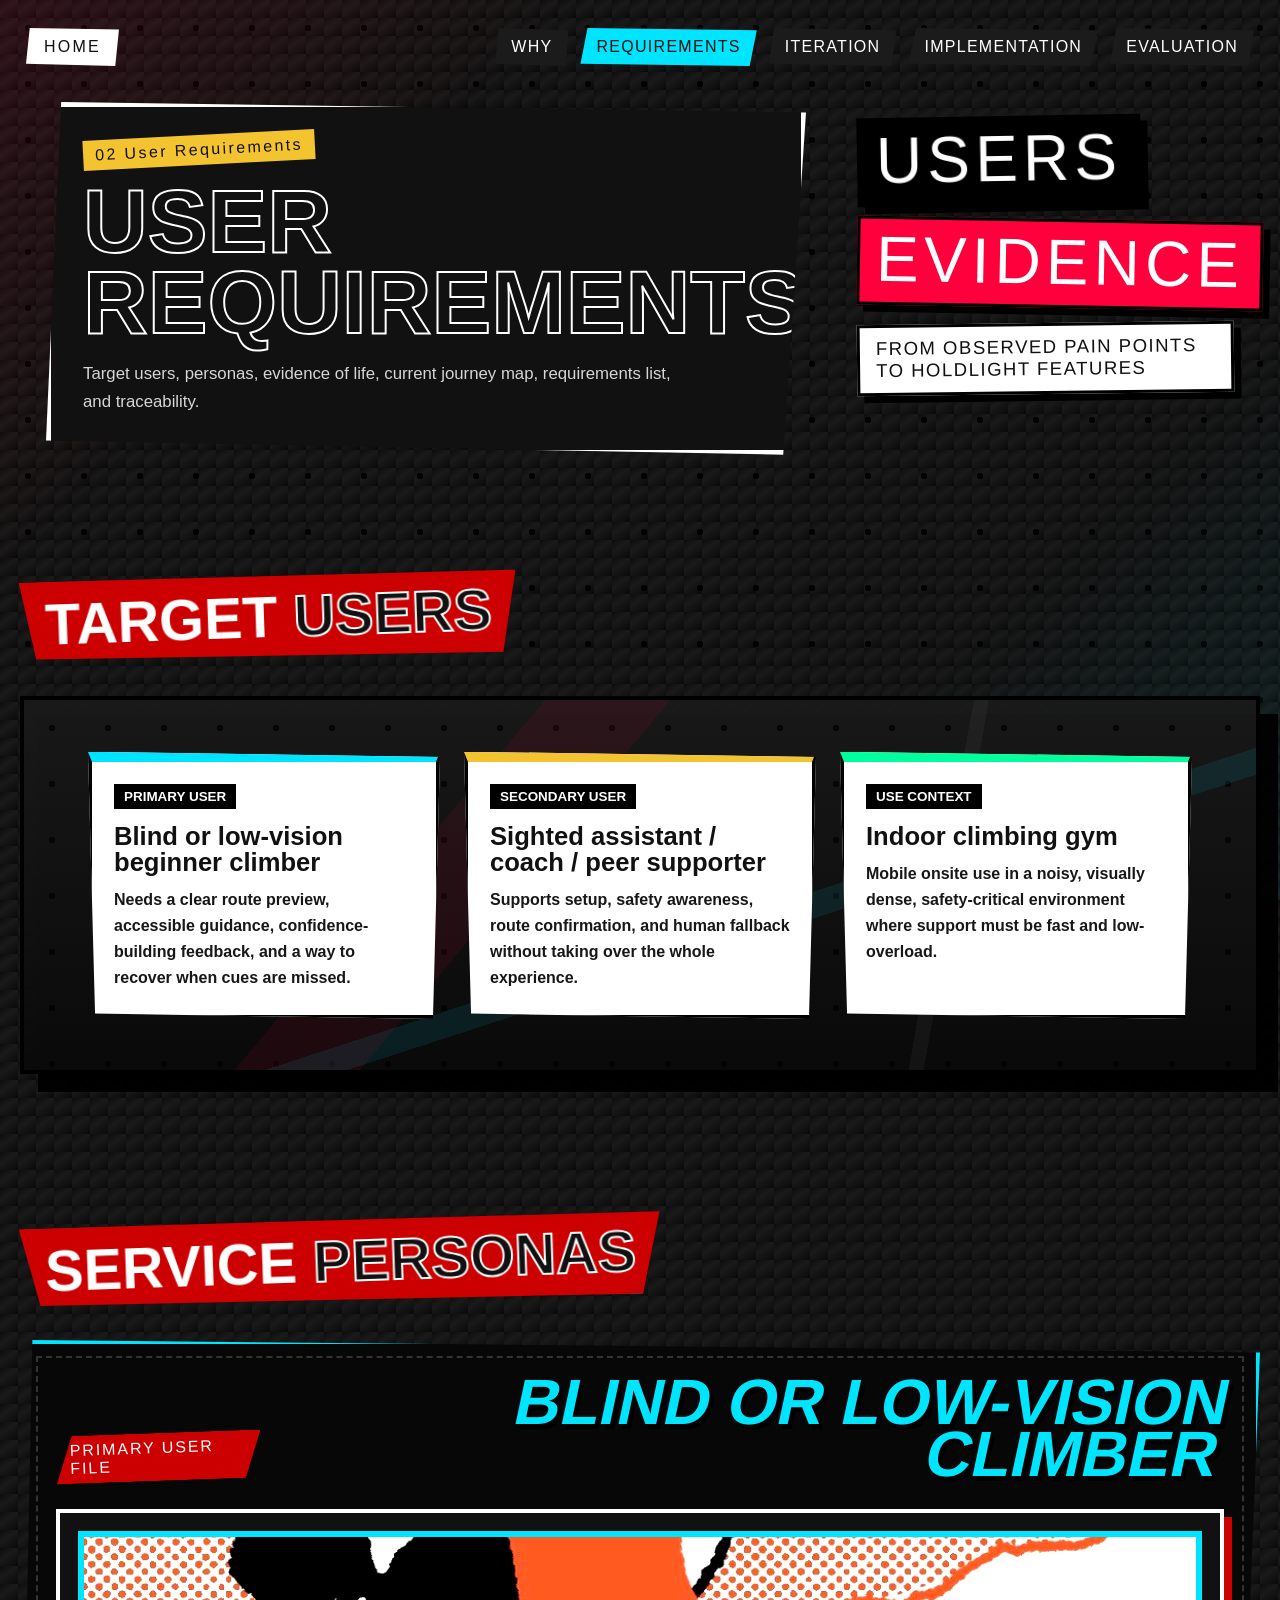
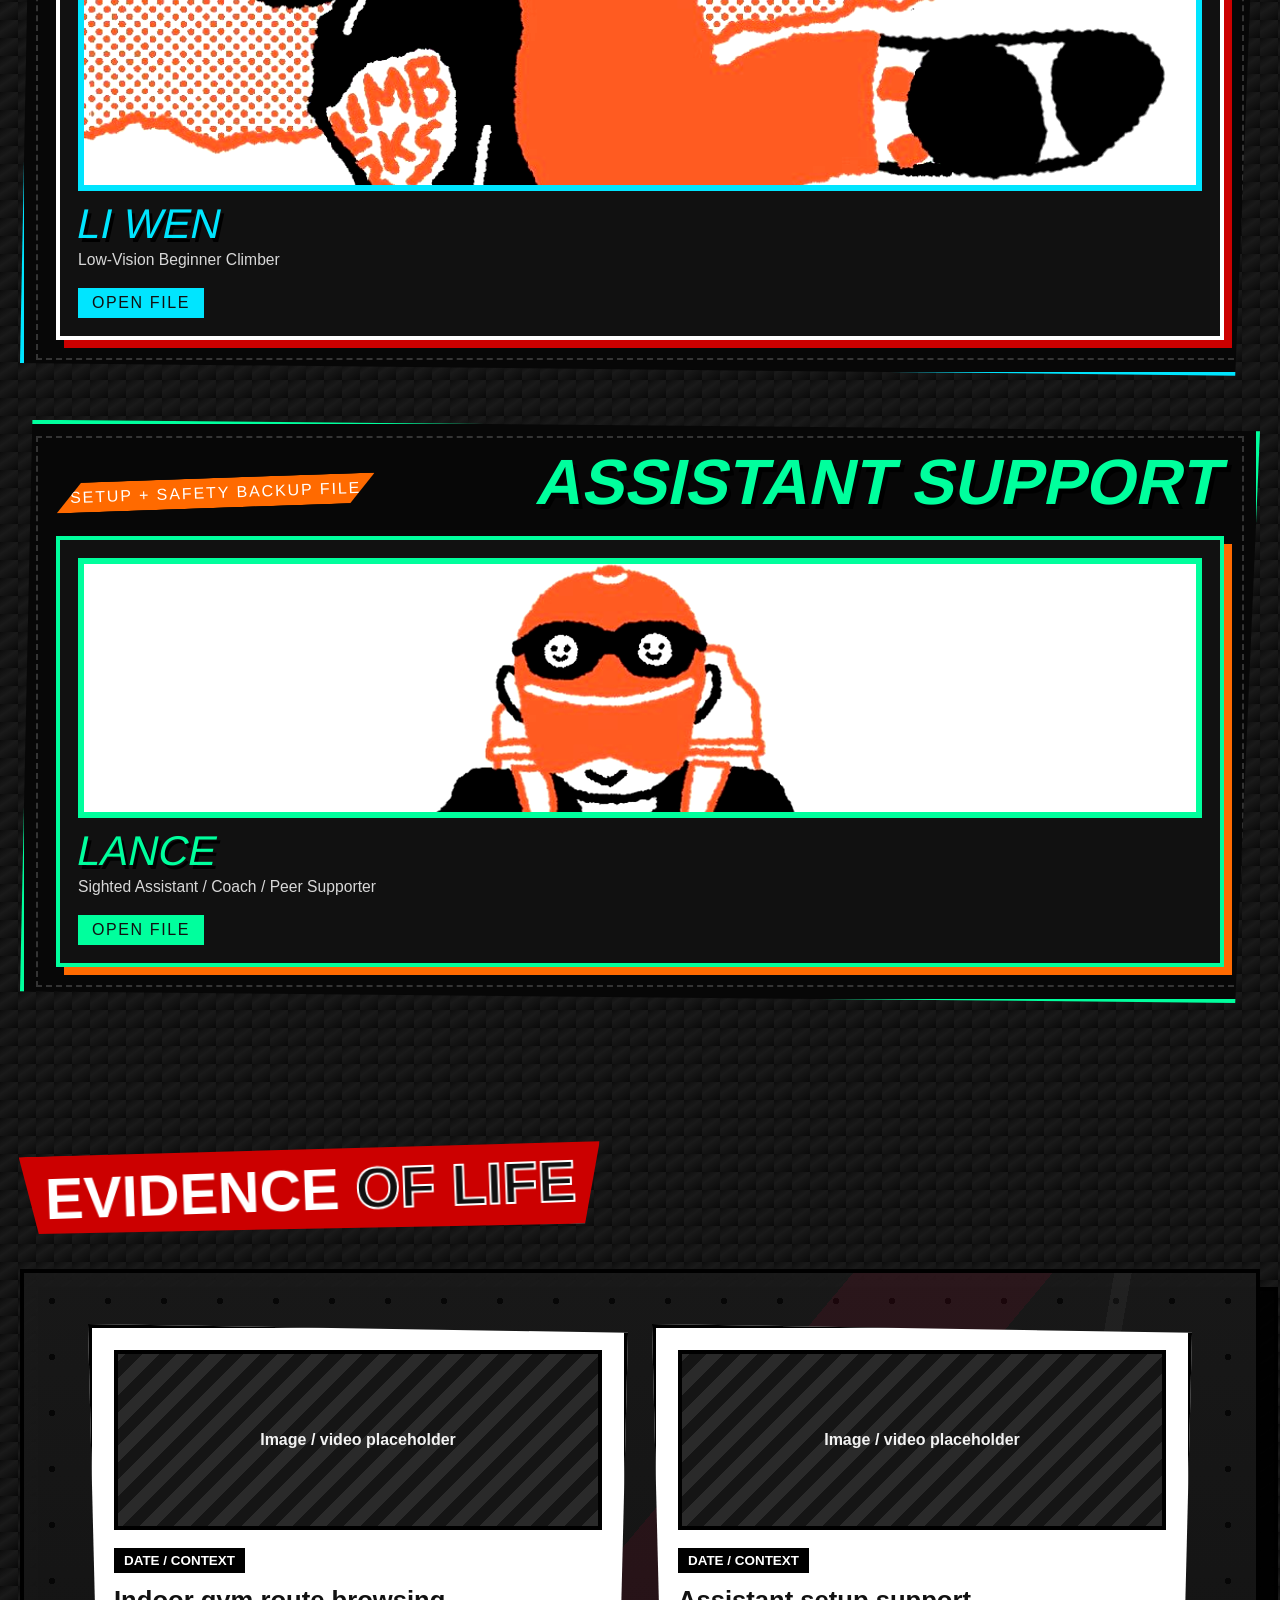
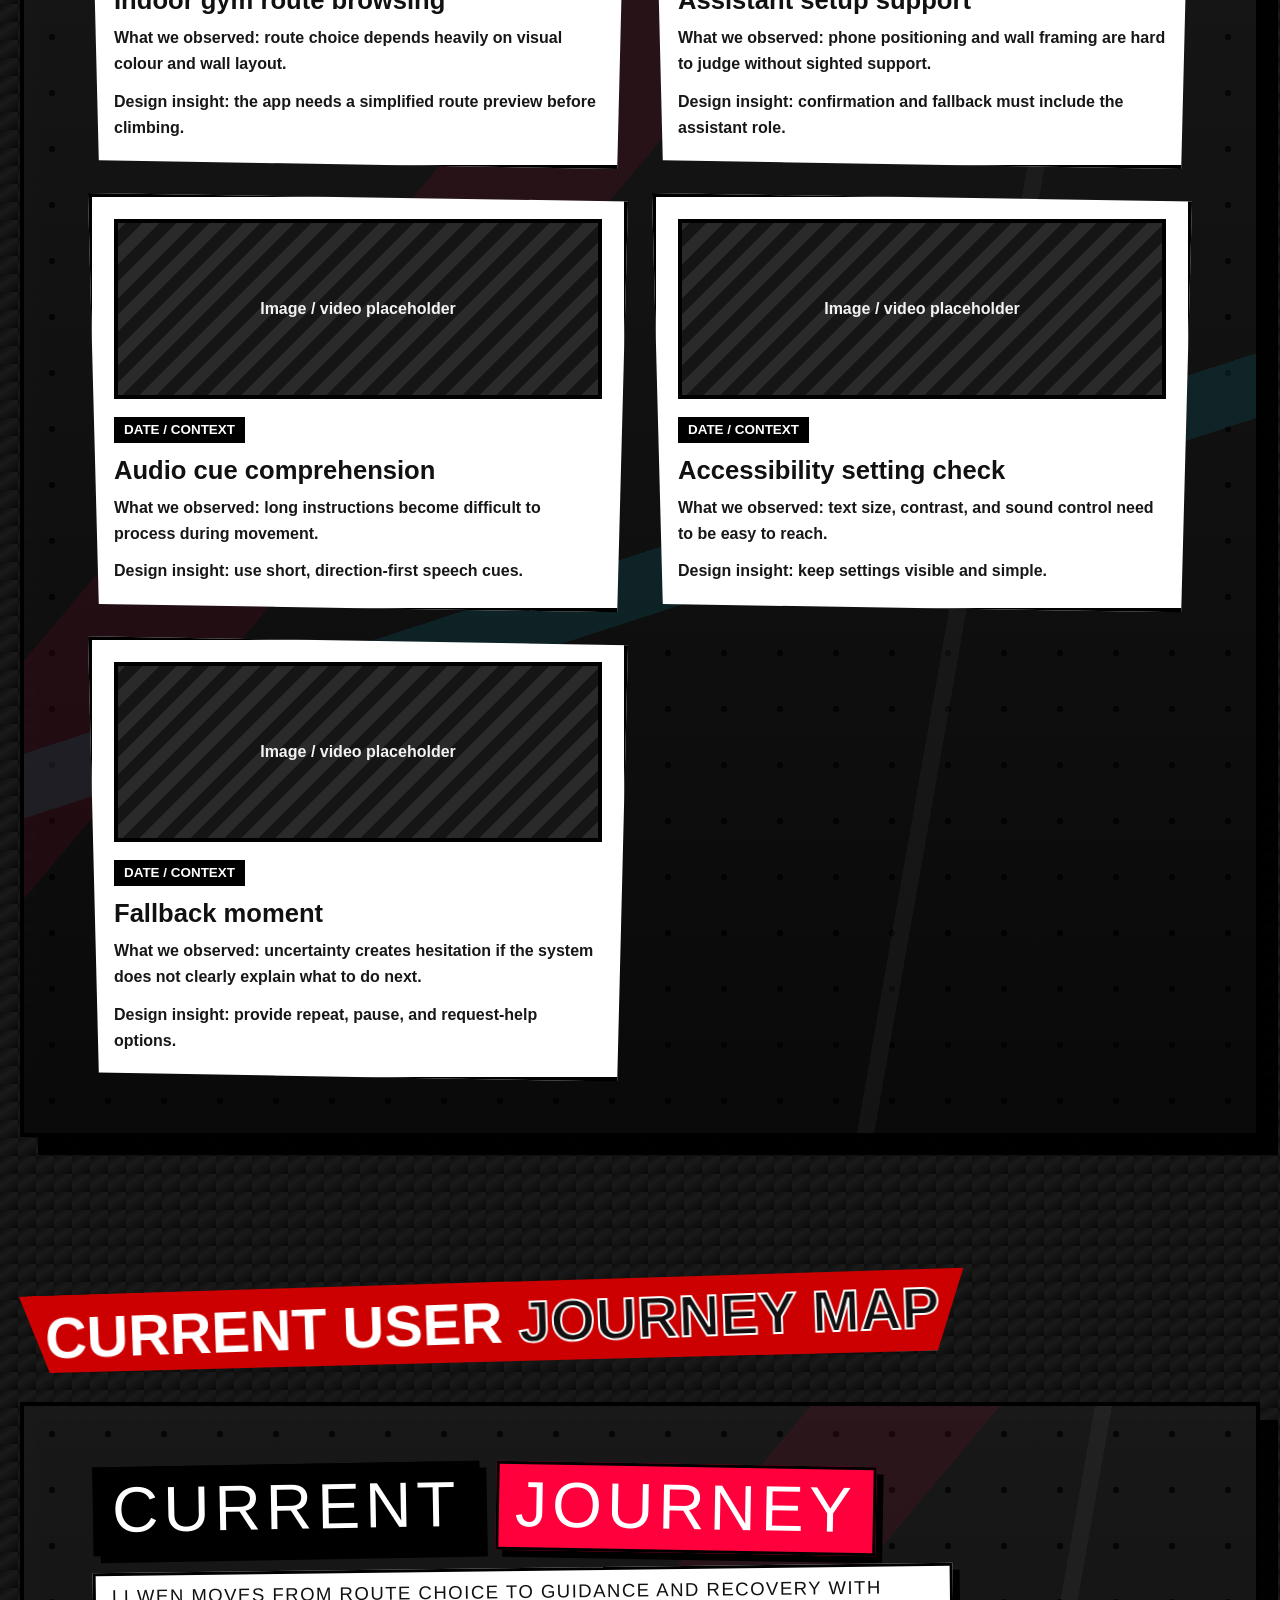
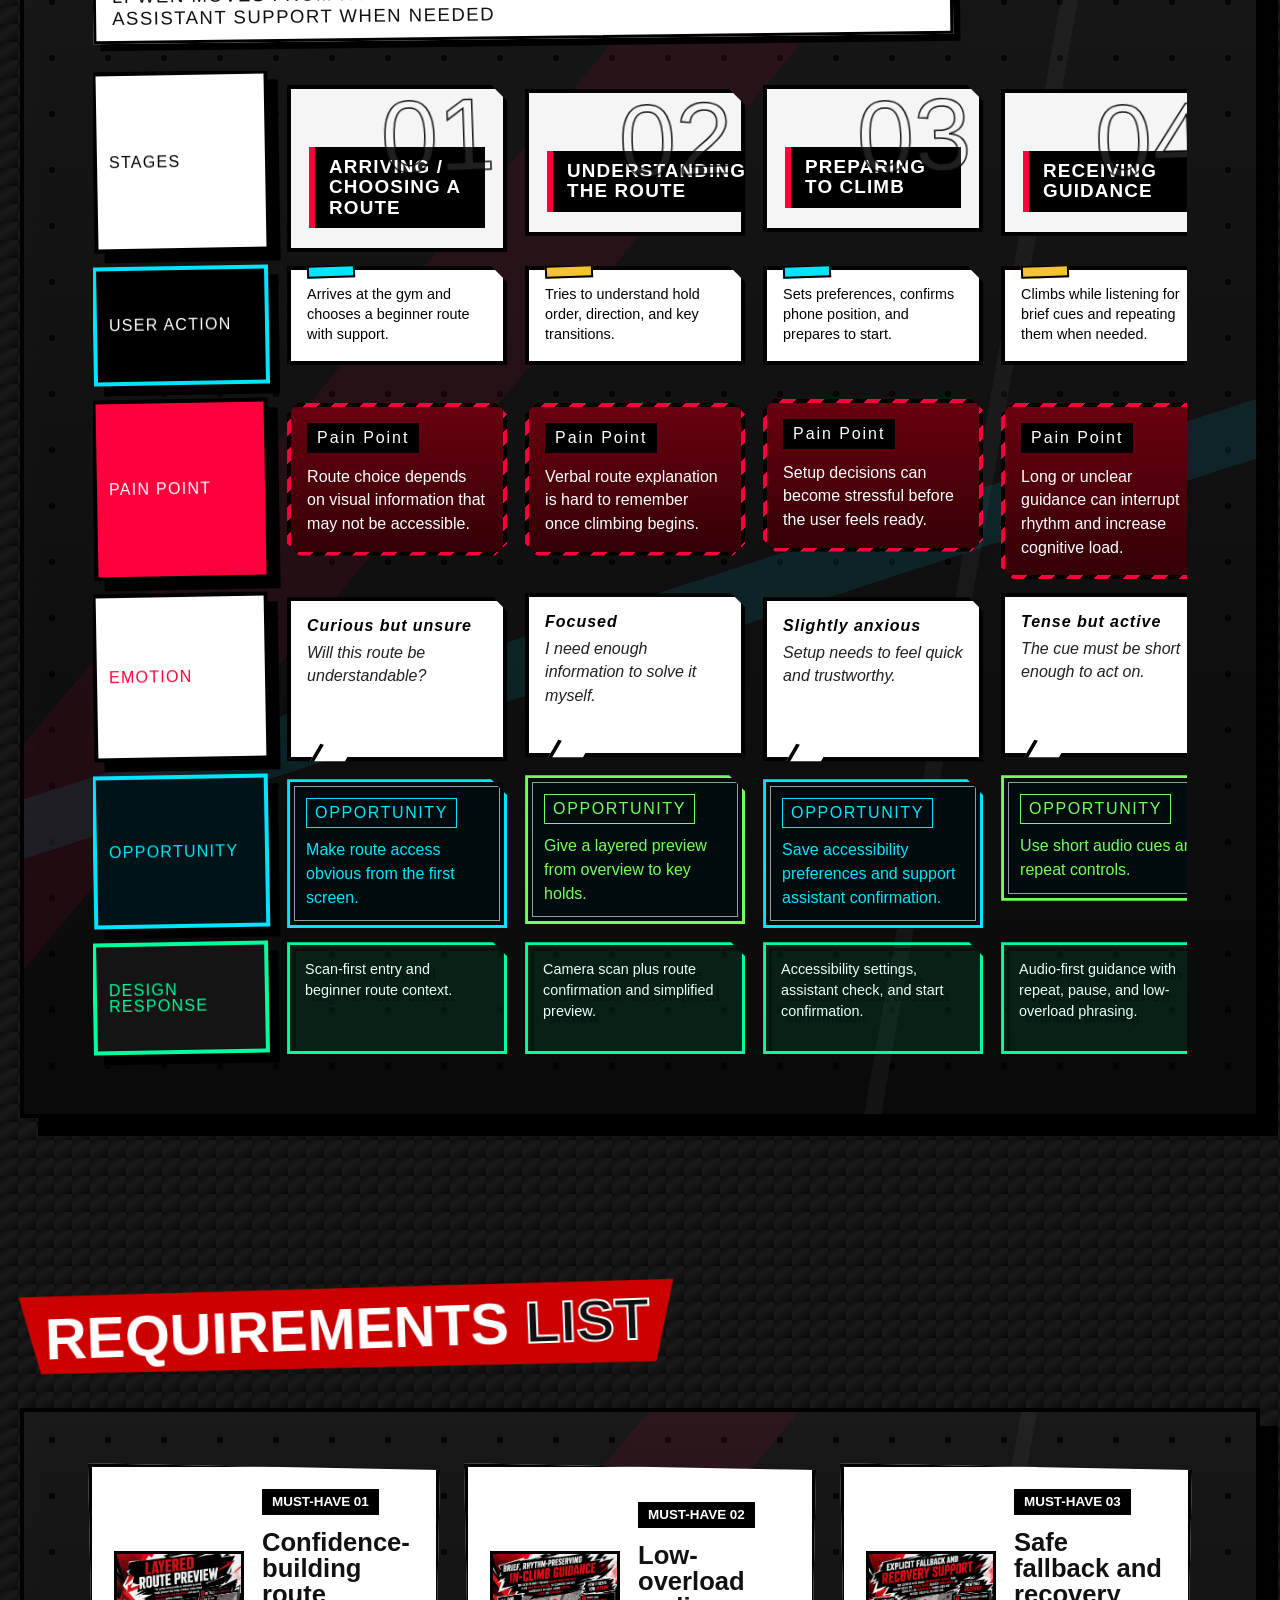
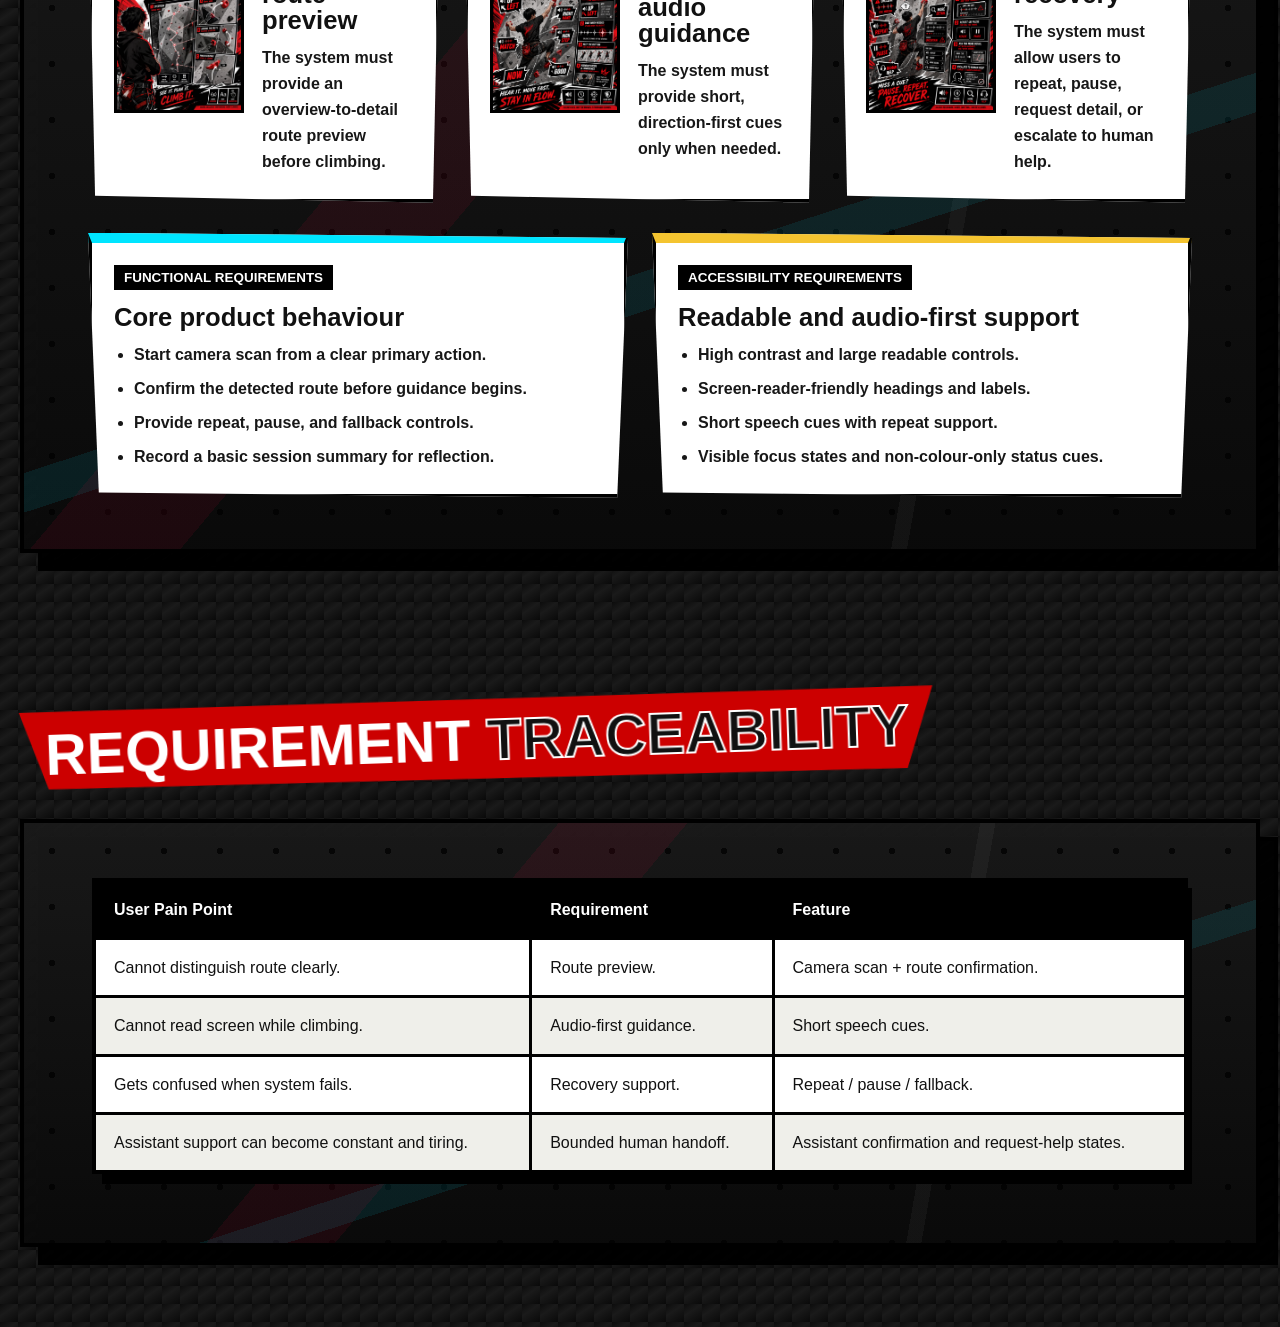
==== beta-map.html @ 1a88dbf4 "Initial portfolio website" ====
<!DOCTYPE html>
<html lang="en">
<head>
  <meta charset="UTF-8">
  <meta name="viewport" content="width=device-width, initial-scale=1.0">
  <meta http-equiv="refresh" content="0; url=user-requirements.html#journey-map">
  <title>Journey Map Merged - HoldLight Process Portfolio</title>
  <link rel="stylesheet" href="portfolio.css">
</head>
<body class="module-page process-page">
  <main class="page-main">
    <section class="stage-board">
      <h1>Journey map merged into 02 User Requirements</h1>
      <p class="body-font">The current user journey map now appears after personas and evidence of life.</p>
      <a class="quick-link" href="user-requirements.html#journey-map">Go to Journey Map</a>
    </section>
  </main>
</body>
</html>
---- portfolio.css ----
:root {
  --punk-red: #cc0000;
  --bg-black: #111111;
  --pure-white: #ffffff;
  --hold-cyan: #00e5ff;
  --hold-yellow: #f4c430;
  --helper-teal: #00ff9d;
  --helper-orange: #ff6a00;
  --p5-red: #ff003c;
  --ink-gray: #1e1e1e;
  --paper-gray: #e7e7e7;
  --halftone: radial-gradient(circle, rgba(255, 255, 255, 0.12) 1.4px, transparent 2px);
  --mx: 0px;
  --my: 0px;
}

* {
  box-sizing: border-box;
  font-family: "Impact", "Arial Black", sans-serif;
}

html {
  scroll-behavior: smooth;

}

body {
  margin: 0;
  color: var(--pure-white);
}

a {
  color: inherit;
}

.body-font {
  font-family: Arial, sans-serif;
  line-height: 1.7;
}

.text-stroke {
  color: var(--bg-black);
  -webkit-text-stroke: 2px var(--pure-white);
}

.text-stroke-red {
  color: transparent;
  -webkit-text-stroke: 2px var(--punk-red);
}

.home-page {
  min-height: 100vh;
  overflow: hidden;
  background:
    radial-gradient(circle at 16% 14%, rgba(148, 148, 148, 0.16), transparent 24%),
    radial-gradient(circle at 78% 22%, rgba(255, 0, 60, 0.12), transparent 26%),
    linear-gradient(135deg, #121212 0%, #262626 24%, #480713 62%, #720018 100%);
  display: flex;
  justify-content: center;
  align-items: center;
  position: relative;
  isolation: isolate;
}

.home-page::before {
  content: "";
  position: absolute;
  inset: 0;
  background:
    linear-gradient(115deg, rgba(0, 0, 0, 0.22) 0%, transparent 35%, rgba(0, 0, 0, 0.28) 100%),
    radial-gradient(circle, rgba(134, 134, 134, 0.14) 1.4px, transparent 2px);
  background-size: auto, 18px 18px;
  opacity: 0.34;
  z-index: 0;
  pointer-events: none;
}

.bg-manifesto {
  position: absolute;
  top: -4%;
  left: -8%;
  width: 116%;
  height: 65%;
  z-index: 1;
  display: flex;
  flex-wrap: wrap;
  align-content: flex-start;
  gap: 0.14em 0.2em;
  overflow: hidden;
  pointer-events: none;
  transform: rotate(-4deg);
  text-transform: uppercase;
  font-family: "Arial Black", "Segoe UI", sans-serif;
  font-size: clamp(2.9rem, 6vw, 6.2rem);
  line-height: 0.92;
  letter-spacing: 0.01em;
  opacity: 0.38;
}

.bg-manifesto span {
  color: rgba(46, 46, 46, 0.84);
  text-shadow: 2px 2px 0 rgba(0, 0, 0, 0.18);
}

.bg-manifesto span:nth-child(3n) {
  color: transparent;
  -webkit-text-stroke: 2px rgba(150, 150, 150, 0.34);
}

.bg-manifesto span:nth-child(4n) {
  color: rgba(144, 18, 46, 0.22);
  text-shadow: none;
}

.bg-manifesto span:nth-child(5n) {
  transform: translateY(0.03em) rotate(-2deg);
}

.route-tapes-bg {
  position: absolute;
  inset: -10vh -22vw -12vh -22vw;
  z-index: 2;
  pointer-events: none;
  overflow: hidden;
}

.route-tape {
  position: absolute;
  left: 50%;
  width: 220vw;
  border-radius: 999px;
  opacity: 0.96;
  box-shadow: 0 0 0 1px rgba(25, 25, 25, 0.28), 0 0 24px rgba(0, 0, 0, 0.2);
  transform-origin: left center;
  transform: translate(var(--tape-x, -50%), var(--tape-y, 0)) rotate(var(--tape-rotate, 0deg));
  animation: tape-slam 0.34s cubic-bezier(0.15, 0.88, 0.24, 1.2) both;
}

.route-tape::after {
  content: "";
  position: absolute;
  inset: 0;
  background: linear-gradient(90deg, rgba(150, 150, 150, 0.2), transparent 16%, transparent 84%, rgba(0, 0, 0, 0.18));
  opacity: 0.72;
}

.tape-1 {
  --tape-x: -47%;
  --tape-y: -7vh;
  --tape-rotate: 6deg;
  top: 12%;
  height: 16px;
  background: #979797;
  animation-delay: 0.04s;
}

.tape-2 {
  --tape-x: -51%;
  --tape-y: 0vh;
  --tape-rotate: -7deg;
  top: 30%;
  height: 34px;
  background: repeating-linear-gradient(-45deg,
      #212121 0 22px,
      #212121 22px 40px,
      #b80d33 40px 62px,
      #b80d33 62px 80px);
  animation-delay: 0.1s;
}

.tape-3 {
  --tape-x: -54%;
  --tape-y: 0vh;
  --tape-rotate: 4deg;
  top: 36%;
  height: 14px;
  background: #595959;
  animation-delay: 0.16s;
}

.tape-4 {
  --tape-x: -46%;
  --tape-y: 3vh;
  --tape-rotate: -3deg;
  top: 47%;
  height: 18px;
  background: var(--p5-red);
  animation-delay: 0.22s;
}

.tape-5 {
  --tape-x: -58%;
  --tape-y: 6vh;
  --tape-rotate: 7deg;
  top: 57%;
  height: 12px;
  background: #b6b6b6;
  animation-delay: 0.28s;
}

.tape-6 {
  --tape-x: -43%;
  --tape-y: -5vh;
  --tape-rotate: -9deg;
  top: 18%;
  height: 10px;
  background: #373737;
  animation-delay: 0.14s;
}

.tape-7 {
  --tape-x: -56%;
  --tape-y: 7vh;
  --tape-rotate: 2deg;
  top: 64%;
  height: 16px;
  background: #8f1730;
  animation-delay: 0.2s;
}

.tape-8 {
  --tape-x: -44%;
  --tape-y: 1vh;
  --tape-rotate: -5deg;
  top: 42%;
  height: 20px;
  background: linear-gradient(90deg, rgba(122, 122, 122, 0.96), rgba(86, 86, 86, 0.92));
  animation-delay: 0.26s;
}

@keyframes tape-slam {
  0% {
    opacity: 0;
    transform: translate(var(--tape-x, -50%), var(--tape-y, 0)) rotate(var(--tape-rotate, 0deg)) scaleX(0);
  }

  100% {
    opacity: 0.96;
    transform: translate(var(--tape-x, -50%), var(--tape-y, 0)) rotate(var(--tape-rotate, 0deg)) scaleX(1);
  }
}

.vignette {
  position: absolute;
  inset: 0;
  background:
    radial-gradient(circle at center, transparent 16%, rgba(0, 0, 0, 0.12) 56%, rgba(0, 0, 0, 0.52) 100%),
    linear-gradient(180deg, rgba(0, 0, 0, 0.18), rgba(0, 0, 0, 0.42));
  z-index: 3;
  pointer-events: none;
}

.p5-menu {
  position: relative;
  z-index: 10;
  display: flex;
  flex-direction: column;
  gap: clamp(6px, 1.1vh, 12px);
  align-items: center;
  width: min(94vw, 900px);
}

.menu-kicker {
  align-self: flex-start;
  padding: 8px 14px;
  background: var(--pure-white);
  color: var(--bg-black);
  font-size: 1rem;
  letter-spacing: 0.18em;
  text-transform: uppercase;
  transform: rotate(-4deg) translateX(18px);
  filter: drop-shadow(8px 8px 0 rgba(17, 17, 17, 0.4));
}

.menu-item {
  --menu-accent: var(--hold-cyan);
  position: relative;
  text-decoration: none;
  color: var(--pure-white);
  background: var(--bg-black);
  font-size: clamp(2.15rem, 5.2vh, 3.65rem);
  line-height: 0.96;
  text-transform: uppercase;
  letter-spacing: 0.04em;
  padding: clamp(5px, 0.8vh, 8px) 30px;
  display: inline-block;
  transition: transform 0.14s cubic-bezier(0.22, 1.2, 0.35, 1), background-color 0.08s linear, color 0.08s linear, filter 0.08s linear;
  filter: drop-shadow(8px 8px 0 rgba(0, 0, 0, 0.5));
  -webkit-text-stroke: 1px rgba(255, 255, 255, 0.28);
}

.menu-item:nth-child(2) {
  --menu-accent: var(--hold-cyan);
  transform: translateX(-30px) rotate(-3deg);
  clip-path: polygon(2% 0, 100% 5%, 98% 100%, 0 95%);
}

.menu-item:nth-child(3) {
  --menu-accent: var(--hold-yellow);
  transform: translateX(20px) rotate(2deg);
  clip-path: polygon(0 5%, 95% 0, 100% 95%, 5% 100%);
  font-size: clamp(2rem, 4.8vh, 3.25rem);
}

.menu-item:nth-child(4) {
  --menu-accent: var(--hold-cyan);
  transform: translateX(-10px) rotate(-1deg);
  clip-path: polygon(5% 0, 100% 0, 95% 100%, 0 100%);
}

.menu-item:nth-child(5) {
  --menu-accent: var(--hold-yellow);
  transform: translateX(40px) rotate(4deg);
  clip-path: polygon(0 0, 100% 5%, 98% 100%, 2% 95%);
  font-size: clamp(2.25rem, 5.4vh, 3.85rem);
}

.menu-item:nth-child(6) {
  --menu-accent: var(--hold-cyan);
  transform: translateX(-20px) rotate(-2deg);
  clip-path: polygon(3% 0, 100% 0, 97% 100%, 0 100%);
}

.menu-item:nth-child(7) {
  --menu-accent: var(--hold-yellow);
  transform: translateX(28px) rotate(3deg);
  clip-path: polygon(1% 0, 100% 4%, 98% 100%, 0 96%);
}

.menu-item:nth-child(8) {
  --menu-accent: var(--hold-cyan);
  transform: translateX(-34px) rotate(-2deg);
  clip-path: polygon(4% 0, 100% 3%, 96% 100%, 0 94%);
}

.menu-item:nth-child(9) {
  --menu-accent: var(--hold-yellow);
  transform: translateX(24px) rotate(2deg);
  clip-path: polygon(0 3%, 98% 0, 100% 96%, 2% 100%);
}

.menu-item:nth-child(10) {
  --menu-accent: var(--hold-cyan);
  transform: translateX(-8px) rotate(-1deg);
  clip-path: polygon(3% 0, 100% 5%, 96% 100%, 0 96%);
}

.menu-item:hover,
.menu-item:focus-visible {
  background: var(--menu-accent);
  color: var(--bg-black);
  transform: scale(1.1) rotate(0deg) translateX(0) !important;
  filter: drop-shadow(12px 12px 0 var(--pure-white));
  z-index: 20;
  outline: none;
  -webkit-text-stroke: 1px rgba(17, 17, 17, 0.4);
}

.module-page {
  min-height: 100vh;
  background-color: var(--bg-black);
  background-image: var(--halftone);
  background-size: 18px 18px;
  position: relative;
  overflow-x: hidden;
}

.module-page::before {
  content: "";
  position: fixed;
  inset: 0;
  background:
    radial-gradient(circle at top right, rgba(0, 229, 255, 0.14), transparent 24%),
    radial-gradient(circle at bottom left, rgba(244, 196, 48, 0.14), transparent 28%),
    radial-gradient(circle at center top, rgba(204, 0, 0, 0.18), transparent 35%);
  pointer-events: none;
  z-index: 0;
}

.page-wrap {
  position: relative;
  z-index: 1;
}

.page-header {
  padding: 28px 26px 0;
}

.top-strip {
  max-width: 1500px;
  margin: 0 auto;
  display: flex;
  justify-content: space-between;
  align-items: flex-start;
  gap: 20px;
  flex-wrap: wrap;
}

.back-home {
  display: inline-block;
  padding: 10px 18px;
  background: var(--pure-white);
  color: var(--bg-black);
  text-decoration: none;
  font-size: 1rem;
  letter-spacing: 0.14em;
  text-transform: uppercase;
  clip-path: polygon(4% 0, 100% 4%, 96% 100%, 0 94%);
  filter: drop-shadow(8px 8px 0 var(--punk-red));
}

.page-nav {
  display: flex;
  flex-wrap: wrap;
  gap: 12px;
  justify-content: flex-end;
}

.page-link {
  padding: 10px 16px;
  background: #1b1b1b;
  color: var(--pure-white);
  text-decoration: none;
  font-size: 1rem;
  letter-spacing: 0.08em;
  text-transform: uppercase;
  white-space: nowrap;
  clip-path: polygon(4% 0, 100% 6%, 96% 100%, 0 94%);
  transition: transform 0.12s cubic-bezier(0.22, 1.2, 0.35, 1), background-color 0.08s linear, color 0.08s linear;
}

.page-link:hover,
.page-link:focus-visible {
  background: var(--hold-yellow);
  color: var(--bg-black);
  transform: translateY(-3px) rotate(-1deg);
  outline: none;
}

.page-link.active {
  background: var(--hold-cyan);
  color: var(--bg-black);
}

.page-hero {
  max-width: 1240px;
  margin: 36px auto 0;
  padding: 0 20px;
}

.page-title-card {
  max-width: 760px;
  background: var(--bg-black);
  border: 5px solid var(--pure-white);
  padding: 28px 32px 34px;
  clip-path: polygon(2% 0, 100% 3%, 97% 100%, 0 96%);
  filter: drop-shadow(16px 16px 0 var(--punk-red));
}

.page-id {
  display: inline-block;
  margin-bottom: 16px;
  padding: 6px 12px;
  background: var(--hold-yellow);
  color: var(--bg-black);
  font-size: 1rem;
  letter-spacing: 0.15em;
  transform: rotate(-3deg);
}

.page-title-card h1 {
  margin: 0;
  font-size: clamp(3rem, 7vw, 6rem);
  line-height: 0.9;
  text-transform: uppercase;
  color: transparent;
  -webkit-text-stroke: 2px var(--pure-white);
}

.page-description {
  max-width: 620px;
  margin: 18px 0 0;
  font-size: 1.05rem;
  color: #d6d6d6;
}

.page-main {
  max-width: 1240px;
  margin: 28px auto 80px;
  padding: 0 20px;
}

.section-title {
  font-size: 3.5rem;
  text-transform: uppercase;
  position: relative;
  margin-bottom: 60px;
  display: inline-block;
  padding: 10px 25px;
  background: var(--punk-red);
  color: var(--pure-white);
  clip-path: polygon(0 0, 100% 5%, 97% 100%, 3% 90%);
  transform: rotate(-2deg);
  filter: drop-shadow(10px 10px 0 var(--pure-white));
}

.section-title span {
  display: inline-block;
}

.brief-container {
  background: var(--pure-white);
  color: var(--bg-black);
  padding: 50px;
  position: relative;
  clip-path: polygon(2% 5%, 100% 0, 96% 95%, 5% 100%);
  filter: drop-shadow(15px 15px 0 var(--punk-red));
}

.brief-content h3 {
  font-size: 2.8rem;
  background: var(--bg-black);
  color: var(--pure-white);
  display: inline-block;
  padding: 5px 15px;
  transform: rotate(-1deg);
  margin: 0 0 20px;
}

.brief-text {
  font-size: 1.15rem;
  max-width: 900px;
}

.brief-page .page-main {
  max-width: 1280px;
}

.brief-showcase {
  position: relative;
  z-index: 1;
}

.brief-overall-title {
  position: relative;
  z-index: 20;
  display: flex;
  flex-wrap: wrap;
  gap: 10px 12px;
  margin: 0 0 34px;
  max-width: 720px;
}

.brief-overall-title span {
  position: relative;
  display: inline-block;
  padding: 8px 14px 9px;
  background: var(--pure-white);
  color: var(--bg-black);
  font-size: clamp(1.9rem, 4vw, 3.6rem);
  line-height: 0.95;
  letter-spacing: 0.08em;
  text-transform: uppercase;
  box-shadow: 4px 4px 0 var(--bg-black);
}

.brief-overall-title span:nth-child(odd) {
  background: var(--punk-red);
  color: var(--pure-white);
}

.brief-grid {
  position: relative;
  z-index: 10;
  display: grid;
  grid-template-columns: 1.2fr 1fr;
  grid-template-areas:
    "concept concept"
    "features vision";
  gap: 42px 34px;
}

.brief-card-wrap {
  position: relative;
  padding-top: 0;
}

.brief-card-concept {
  grid-area: concept;
}

.brief-card-features {
  grid-area: features;
}

.brief-card-vision {
  grid-area: vision;
}

.brief-card {
  --card-shadow-color: var(--punk-red);
  --shadow-x: 12px;
  --shadow-y: 12px;
  --brief-tilt: 0deg;
  position: relative;
  z-index: 10;
  background: var(--bg-black);
  border: 4px solid var(--pure-white);
  padding: clamp(30px, 4vw, 44px) clamp(22px, 4vw, 38px);
  color: var(--pure-white);
  transform: none;
  transition: transform 0.12s cubic-bezier(0.22, 1.2, 0.35, 1);
  animation: brief-slam 0.14s cubic-bezier(0.25, 1.5, 0.5, 1) both;
}

.brief-card::after {
  content: "";
  position: absolute;
  inset: 0;
  background: var(--card-shadow-color);
  z-index: -1;
  left: var(--shadow-x);
  top: var(--shadow-y);
  transition: left 0.12s cubic-bezier(0.22, 1.2, 0.35, 1), top 0.12s cubic-bezier(0.22, 1.2, 0.35, 1);
}

.brief-card.shadow-red {
  --card-shadow-color: var(--punk-red);
  animation-delay: 0.04s;
}

.brief-card.shadow-cyan {
  --card-shadow-color: var(--hold-cyan);
  animation-delay: 0.1s;
}

.brief-card.shadow-yellow {
  --card-shadow-color: var(--hold-yellow);
  animation-delay: 0.16s;
}

.brief-card.tilt-left {
  --brief-tilt: 0deg;
}

.brief-card.tilt-right {
  --brief-tilt: 0deg;
}

.brief-card.tilt-left-soft {
  --brief-tilt: 0deg;
}

.brief-card:hover {
  transform: translateY(-2px);
}

.brief-card:hover::after {
  left: calc(var(--shadow-x) + 6px);
  top: calc(var(--shadow-y) - 4px);
}

.brief-card-body {
  position: relative;
  z-index: 2;
}

.brief-subhead {
  margin: 0 0 18px;
  font-family: "Arial Black", Impact, sans-serif;
  font-size: clamp(1.4rem, 2.1vw, 2rem);
  line-height: 1.05;
  letter-spacing: 0.04em;
  text-transform: uppercase;
}

.brief-subhead.highlight-red {
  color: var(--pure-white);
}

.brief-body-copy {
  max-width: 68ch;
  margin: 0;
  font-size: 1.1rem;
  line-height: 1.68;
  color: var(--pure-white);
}

.brief-card-concept .brief-body-copy {
  max-width: 88ch;
}

.brief-feature-list {
  margin: 0;
  padding: 0;
  font-family: Arial, sans-serif;
  list-style: none;
  line-height: 1.68;
}

.brief-feature-list li {
  position: relative;
  padding-left: 24px;
  margin-bottom: 16px;
  font-family: Arial, sans-serif;
  font-weight: 400;
  font-size: 1.05rem;
  color: var(--pure-white);
}

.brief-feature-list li:last-child {
  margin-bottom: 0;
}

.brief-feature-list li::before {
  content: "";
  position: absolute;
  left: 0;
  top: 0.45em;
  width: 12px;
  height: 12px;
  background: var(--pure-white);
  clip-path: polygon(20% 0, 100% 20%, 80% 100%, 0 80%);
}

.brief-feature-list strong {
  color: var(--pure-white);
}

.brief-card-features .brief-feature-list li,
.brief-card-features .brief-feature-list li strong,
.brief-card-vision .brief-body-copy,
.brief-card-vision .brief-subhead.highlight-red {
  color: var(--bg-black);
}

.brief-card-features .brief-feature-list {
  font-weight: 400;
}

.brief-card-features .brief-feature-list li strong {
  font-family: inherit;
  font-weight: 400;
}

.brief-card-features .brief-feature-list li::before {
  background: var(--bg-black);
}

.brief-card-vision .brief-subhead.highlight-red {
  font-family: Arial, sans-serif;
  font-weight: 400;
}

.brief-card-vision .brief-body-copy {
  font-family: Arial, sans-serif;
  font-weight: 400;
  max-width: 66ch;
}

.brief-ransom-title {
  position: relative;
  z-index: 20;
  display: flex;
  flex-wrap: wrap;
  gap: 10px 12px;
  align-items: center;
  max-width: 100%;
  margin: 0 0 16px;
  font-family: "Arial Black", Impact, sans-serif;
}

.brief-ransom-title span {
  position: relative;
  display: inline-block;
  padding: 8px 14px 9px;
  border: 2px solid var(--bg-black);
  font-size: clamp(1.35rem, 2.5vw, 2.35rem);
  line-height: 0.95;
  letter-spacing: 0.08em;
  text-transform: uppercase;
  transform: none;
  box-shadow: 5px 5px 0 var(--bg-black);
  -webkit-text-stroke: 0;
}

.brief-ransom-title.theme-red span {
  background: var(--punk-red);
  color: var(--pure-white);
}

.brief-ransom-title.theme-cyan span {
  background: var(--hold-cyan);
  color: var(--bg-black);
}

.brief-ransom-title.theme-yellow span {
  background: var(--hold-yellow);
  color: var(--bg-black);
}

@keyframes brief-slam {
  0% {
    transform: translateY(18px) scale(0.98);
    opacity: 0;
  }

  100% {
    transform: translateY(0) scale(1);
    opacity: 1;
  }
}

@media (max-width: 980px) {
  .brief-grid {
    grid-template-columns: 1fr;
    grid-template-areas:
      "concept"
      "features"
      "vision";
    gap: 34px;
  }

  .brief-card-wrap {
    padding-top: 0;
  }

  .brief-ransom-title {
    max-width: 100%;
  }

  .brief-card {
    padding: 36px 24px 28px;
  }
}

@media (max-width: 680px) {
  .brief-overall-title {
    margin-left: 0;
    gap: 3px;
  }

  .brief-overall-title span {
    padding: 5px 9px 6px;
    box-shadow: 3px 3px 0 var(--bg-black);
  }

  .brief-ransom-title {
    gap: 8px;
  }

  .brief-ransom-title span {
    padding: 6px 10px 7px;
    font-size: clamp(1rem, 6vw, 1.35rem);
    box-shadow: 3px 3px 0 var(--bg-black);
  }

  .brief-card {
    padding: 26px 18px 22px;
  }

  .brief-subhead {
    font-size: 1.15rem;
    line-height: 1.15;
  }

  .brief-body-copy,
  .brief-feature-list li {
    font-size: 0.98rem;
  }

  .roadmap-kicker {
    font-size: 0.84rem;
    padding: 8px 12px;
  }

  .roadmap-heading {
    font-size: clamp(2.1rem, 12vw, 3.2rem);
  }

  .roadmap-copy {
    font-size: 0.96rem;
  }

  .roadmap-node {
    padding: 52px 18px 24px;
  }

  .roadmap-version {
    top: -18px;
    left: -10px;
    padding: 10px 14px 9px;
    font-size: 1rem;
  }

  .node-right .roadmap-version {
    right: -10px;
  }

  .roadmap-phase {
    font-size: 0.76rem;
    padding: 6px 10px;
  }

  .roadmap-node h4 {
    font-size: 1.72rem;
  }

  .roadmap-node p {
    font-size: 0.95rem;
  }

  .roadmap-tags {
    gap: 8px;
  }

  .roadmap-tags span {
    font-size: 0.72rem;
    padding: 7px 10px 6px;
  }

}

.beta-map-page {
  background-color: #0c0c0c;
  background-image:
    linear-gradient(145deg, #0c0c0c 0%, #1a1a1a 40%, #090909 100%);
}

.beta-map-page::before {
  background:
    linear-gradient(135deg, rgba(255, 0, 60, 0.12) 0%, transparent 28%, transparent 72%, rgba(0, 229, 255, 0.08) 100%),
    radial-gradient(circle, rgba(0, 0, 0, 0.96) 0 3px, transparent 3.2px);
  background-size: auto, 56px 56px;
  opacity: 0.88;
}

.beta-map-page .page-main {
  max-width: 1800px;
}

.journey-map-stage {
  /* Adjust these two values to move the floating Li Wen card. */
  --persona-float-top: -300px;
  --persona-float-right: 30px;
  position: relative;
  padding-bottom: 24px;
}

.beta-map-container {
  position: relative;
  overflow: hidden;
  padding: clamp(30px, 4vw, 48px) clamp(44px, 5.4vw, 76px);
  border: 4px solid #000;
  background:
    linear-gradient(180deg, rgba(26, 26, 26, 0.92) 0%, rgba(10, 10, 10, 0.96) 100%);
  filter: drop-shadow(18px 18px 0 #000);
  isolation: isolate;
}

.beta-map-container::before {
  content: "";
  position: absolute;
  inset: 0;
  background:
    radial-gradient(circle, #000000 0 3px, transparent 3.2px);
  background-size: 56px 56px;
  opacity: 0.72;
  z-index: -2;
  pointer-events: none;
}

.beta-map-container::after {
  content: "";
  position: absolute;
  inset: -8%;
  background:
    linear-gradient(130deg, transparent 0 36%, rgba(255, 0, 60, 0.08) 36% 43%, transparent 43% 100%),
    linear-gradient(162deg, transparent 0 57%, rgba(0, 229, 255, 0.09) 57% 60%, transparent 60% 100%),
    linear-gradient(100deg, transparent 0 70%, rgba(255, 255, 255, 0.04) 70% 71%, transparent 71% 100%);
  z-index: -1;
  pointer-events: none;
}

.journey-title-collage {
  display: flex;
  flex-wrap: wrap;
  align-items: flex-start;
  align-content: flex-start;
  gap: 14px 16px;
  max-width: 1040px;
  margin-bottom: 32px;
  padding-top: 10px;
  position: relative;
  z-index: 2;
}

.title-shard {
  display: inline-block;
  padding: 12px 18px;
  border: 4px solid #000;
  text-transform: uppercase;
  letter-spacing: 0.06em;
  line-height: 0.86;
  filter: drop-shadow(10px 10px 0 #000);
}

.title-shard-black {
  background: #000;
  color: var(--p5-red);
  font-size: clamp(2.5rem, 6vw, 5.4rem);
  transform: rotate(-1deg);
}

.title-shard-red {
  background: var(--p5-red);
  color: var(--pure-white);
  font-size: clamp(3rem, 7vw, 6.3rem);
  -webkit-text-stroke: 1px #000;
  transform: rotate(1deg) translateY(8px);
}

.title-shard-white {
  max-width: 760px;
  background: var(--pure-white);
  color: #000;
  font-size: clamp(1.2rem, 2.3vw, 1.8rem);
  line-height: 1.08;
  transform: rotate(-1deg) translateX(16px);
}

.journey-persona-card {
  position: relative;
  padding: 24px;
  border: 4px solid #000;
  background-color: var(--pure-white);
  background-image: radial-gradient(circle, #474747 1.5px, transparent 2px);
  background-size: 22px 22px;
  color: #000;
  transform: rotate(-2deg);
  filter: drop-shadow(14px 14px 0 #000);
  transition: transform 0.18s cubic-bezier(0.22, 1.2, 0.35, 1), filter 0.18s ease, border-color 0.18s ease;
}

.journey-persona-card--floating {
  position: absolute;
  top: var(--persona-float-top);
  right: var(--persona-float-right);
  width: min(620px, 38vw);
  transform: rotate(2deg);
  z-index: 4;
}

.journey-persona-card::before {
  content: "ID CARD";
  position: absolute;
  top: -18px;
  right: 16px;
  padding: 7px 12px;
  background: var(--p5-red);
  color: var(--pure-white);
  border: 3px solid #000;
  letter-spacing: 0.12em;
  transform: rotate(3deg);
  z-index: 2;
  transition: transform 0.18s ease, background-color 0.18s ease;
}

.journey-persona-card--floating:hover {
  border-color: var(--p5-red);
  transform: translate(-4px, -6px) rotate(1deg);
  filter: drop-shadow(18px 18px 0 #000);
}

.journey-persona-card:hover::before {
  background: var(--hold-cyan);
  color: #000;
  transform: translateY(-2px) rotate(1deg);
}

.persona-poster {
  display: grid;
  grid-template-columns: 120px 1fr;
  gap: 18px;
  align-items: start;
  position: relative;
  z-index: 1;
}

.persona-photo-wrap {
  padding: 10px;
  background: #000;
  clip-path: polygon(0 0, 100% 6%, 94% 100%, 5% 95%);
}

.persona-photo-wrap img {
  display: block;
  width: 100%;
  aspect-ratio: 1 / 1.2;
  object-fit: cover;
  filter: grayscale(1) contrast(1.16);
  transform: translateY(-3px) rotate(3deg);
  transition: transform 0.2s cubic-bezier(0.22, 1.2, 0.35, 1), filter 0.2s linear;
}

.journey-persona-card:hover .persona-photo-wrap img {
  filter: grayscale(0) saturate(1.05);
  transform: translate(-6px, -6px) rotate(0deg);
}

.persona-kicker {
  display: inline-block;
  padding: 6px 10px;
  background: #000;
  color: var(--pure-white);
  border-left: 6px solid var(--hold-cyan);
  font-size: 0.8rem;
  letter-spacing: 0.1em;
  line-height: 1.2;
  transform: none;
}

.persona-meta {
  display: grid;
  gap: 10px;
}

.persona-meta h3 {
  margin: 0;
  font-size: clamp(2.8rem, 4vw, 4.2rem);
  line-height: 0.82;
  text-transform: uppercase;
  transform: skewX(-6deg);
}

.persona-role {
  margin: 0;
  color: #202020;
  font-size: 0.98rem;
}

.persona-bio {
  display: inline;
  padding: 0.08em 0.22em;
  background: rgba(255, 255, 255, 0.78);
  box-decoration-break: clone;
  -webkit-box-decoration-break: clone;
  margin: 0;
  color: #171717;
  font-size: 0.95rem;
  line-height: 1.55;
}

.persona-tags {
  display: flex;
  flex-wrap: wrap;
  gap: 8px;
  margin-top: 16px;
  padding-top: 14px;
  border-top: 3px solid #000;
  position: relative;
  z-index: 1;
}

.persona-tag {
  display: inline-block;
  padding: 6px 10px;
  background: #000;
  color: var(--pure-white);
  border: 2px solid var(--pure-white);
  font-size: 0.82rem;
  letter-spacing: 0.08em;
  filter: drop-shadow(4px 4px 0 var(--p5-red));
  transition: transform 0.16s ease, background-color 0.16s ease, color 0.16s ease, border-color 0.16s ease;
}

.journey-persona-card:hover .persona-tag {
  border-color: var(--hold-cyan);
}

.persona-tag:hover {
  background: var(--hold-yellow);
  color: #000;
  transform: translateY(-2px);
}

.journey-persona-panels {
  display: grid;
  gap: 12px;
  margin-top: 16px;
  position: relative;
  z-index: 1;
}

.journey-panel {
  padding: 12px 14px 14px;
  border: 3px solid #000;
  background: rgba(255, 255, 255, 0.88);
  clip-path: polygon(0 0, calc(100% - 12px) 0, 100% 12px, 100% 100%, 0 100%);
}

.journey-panel h4 {
  display: inline-block;
  margin: 0 0 8px;
  padding: 6px 10px;
  background: #000;
  color: var(--pure-white);
  font-size: 0.98rem;
  letter-spacing: 0.08em;
}

.journey-panel p {
  margin: 0;
  color: #171717;
  line-height: 1.55;
}

.journey-panel-quote {
  background:
    linear-gradient(90deg, rgba(255, 0, 60, 0.16) 0 8px, rgba(255, 255, 255, 0.92) 8px 100%);
  transition: background-color 0.18s ease, border-color 0.18s ease, transform 0.18s ease;
}

.journey-panel-quote blockquote {
  margin: 0;
  color: #000;
  font-family: Arial, sans-serif;
  font-size: 1.02rem;
  font-style: italic;
  font-weight: 700;
  line-height: 1.45;
}

.journey-persona-card:hover .journey-panel-quote {
  border-color: var(--p5-red);
  transform: translateY(-2px);
}

.journey-panel-pain {
  background:
    linear-gradient(180deg, rgba(255, 255, 255, 0.9) 0 22%, rgba(255, 0, 60, 0.16) 22% 100%);
}

.journey-grid-board {
  --journey-label-width: 176px;
  overflow-x: auto;
  padding-bottom: 12px;
}

.journey-row {
  position: relative;
  display: grid;
  grid-template-columns: var(--journey-label-width) repeat(5, minmax(220px, 1fr));
  gap: 18px;
  align-items: start;
  min-width: calc(var(--journey-label-width) + 1180px);
}

.journey-row + .journey-row {
  margin-top: 14px;
}

.journey-row-label {
  display: flex;
  align-items: center;
  justify-content: flex-start;
  min-height: 100%;
  padding: 14px 12px;
  border: 4px solid var(--pure-white);
  background: #000;
  color: var(--pure-white);
  text-transform: uppercase;
  letter-spacing: 0.08em;
  line-height: 1;
  transform: rotate(-1deg);
  filter: drop-shadow(10px 10px 0 #000);
  z-index: 2;
}

.journey-row--stages .journey-row-label {
  background: var(--pure-white);
  border-color: #000;
  color: #000;
}

.journey-row--steps .journey-row-label {
  border-color: var(--hold-cyan);
}

.journey-row--touchpoints .journey-row-label {
  border-color: var(--hold-yellow);
}

.journey-row--support .journey-row-label {
  background: #141414;
  border-color: var(--helper-teal);
  color: var(--helper-teal);
}

.journey-row--emotions .journey-row-label {
  background: var(--pure-white);
  border-color: #000;
  color: var(--p5-red);
}

.journey-row--pain .journey-row-label {
  background: var(--p5-red);
  border-color: #000;
}

.journey-row--opportunities .journey-row-label {
  background: #001418;
  border-color: var(--hold-cyan);
  color: var(--hold-cyan);
}

.journey-cell {
  position: relative;
  min-width: 0;
}

.journey-row--stages .journey-cell {
  padding-top: 14px;
}

.journey-stage-card {
  position: relative;
  min-height: 132px;
  padding: 58px 18px 20px;
  border: 4px solid #000;
  background: rgba(255, 255, 255, 0.96);
  clip-path: polygon(0 0, calc(100% - 16px) 0, 100% 16px, 100% 100%, 0 100%);
  filter: drop-shadow(10px 10px 0 #000);
}

.stage-index {
  position: absolute;
  top: 6px;
  right: 8px;
  font-size: clamp(4.5rem, 9vw, 6.4rem);
  line-height: 0.8;
  color: rgba(255, 255, 255, 0.12);
  -webkit-text-stroke: 1.5px rgba(0, 0, 0, 0.9);
  transform: rotate(-2deg);
  pointer-events: none;
}

.stage-name {
  display: inline-block;
  margin: 0;
  padding: 10px 12px 10px 14px;
  background: #000;
  border-left: 6px solid var(--p5-red);
  color: var(--pure-white);
  font-size: 1.18rem;
  letter-spacing: 0.06em;
  text-transform: uppercase;
  line-height: 1.08;
  transform: none;
}

.journey-row--steps .journey-cell {
  display: flex;
  flex-direction: column;
  align-items: stretch;
  gap: 10px;
}

.journey-hold {
  position: relative;
  width: 100%;
  min-height: 76px;
  padding: 15px 16px 16px;
  border: 4px solid #000;
  background: var(--pure-white);
  color: #000;
  clip-path: polygon(0 0, calc(100% - 16px) 0, 100% 16px, 100% 100%, 0 100%);
  filter: drop-shadow(8px 8px 0 #000);
  transition: transform 0.18s cubic-bezier(0.22, 1.2, 0.35, 1), border-width 0.18s linear, filter 0.18s linear;
}

.journey-hold:nth-child(even) {
  clip-path: polygon(0 0, calc(100% - 16px) 0, 100% 16px, 100% 100%, 0 100%);
}

.journey-hold::before {
  content: "";
  position: absolute;
  top: -5px;
  left: 16px;
  width: 44px;
  height: 9px;
  border: 2px solid #000;
  background: var(--hold-cyan);
  transform: rotate(-2deg);
}

.journey-row--steps .journey-cell:nth-child(odd) .journey-hold::before {
  background: var(--hold-yellow);
}

.journey-hold p {
  margin: 0;
  font-family: Arial, sans-serif;
  letter-spacing: 0.02em;
  line-height: 1.38;
  font-size: 0.9rem;
}

.journey-hold:hover {
  transform: translate(-3px, -4px);
  filter: drop-shadow(11px 11px 0 #000);
}

.hold-bar {
  width: 100%;
  min-height: 76px;
}

.hold-wide {
  width: 100%;
  min-height: 76px;
  align-self: stretch;
}

.hold-short {
  width: 100%;
  min-height: 76px;
}

.hold-tall {
  width: 100%;
  min-height: 76px;
  clip-path: polygon(0 0, 100% 0, 100% calc(100% - 18px), calc(100% - 18px) 100%, 0 100%);
}

.hold-compact {
  width: 100%;
  min-height: 76px;
  align-self: stretch;
}

.journey-row--touchpoints {
  padding: 28px 0;
}

.journey-row--touchpoints .journey-row-label,
.journey-row--touchpoints .journey-cell {
  z-index: 1;
}

.journey-route-tapes {
  position: absolute;
  top: 50%;
  left: calc(var(--journey-label-width) + 18px);
  right: 12px;
  height: 30px;
  transform: translateY(-50%);
  pointer-events: none;
  z-index: 0;
}

.route-tape-strip {
  position: absolute;
  left: 0;
  right: 0;
  height: 2px;
  border-top: 1px solid #000;
}

.tape-red {
  top: 4px;
  background: repeating-linear-gradient(90deg, var(--p5-red) 0 48px, #000 48px 52px, var(--p5-red) 52px 96px);
  transform: rotate(-1.3deg);
}

.tape-yellow {
  top: 13px;
  background: repeating-linear-gradient(90deg, #f8ff57 0 46px, #000 46px 50px, #f8ff57 50px 92px);
  transform: rotate(0.8deg);
}

.tape-cyan {
  top: 22px;
  background: repeating-linear-gradient(90deg, var(--hold-cyan) 0 44px, #000 44px 48px, var(--hold-cyan) 48px 90px);
  transform: rotate(-0.5deg);
}

.touchpoint-cluster {
  display: flex;
  flex-wrap: wrap;
  gap: 9px;
  align-items: center;
  padding-top: 4px;
}

.touchpoint-tag {
  --touch-color: var(--hold-yellow);
  display: inline-flex;
  align-items: center;
  justify-content: center;
  min-width: 72px;
  min-height: 54px;
  padding: 8px 12px;
  border: 4px solid var(--touch-color);
  border-radius: 999px;
  background: #000;
  color: var(--pure-white);
  text-align: center;
  font-family: Arial, sans-serif;
  font-weight: 700;
  letter-spacing: 0.05em;
  line-height: 1.12;
  font-size: 0.72rem;
  filter: drop-shadow(8px 8px 0 #000);
}

.touchpoint-tag:nth-child(even) {
  --touch-color: var(--hold-cyan);
}

.journey-row--support .journey-cell {
  display: flex;
  align-items: stretch;
}

.beta-map-page .support-card {
  width: 100%;
  min-height: 112px;
  padding: 14px 15px;
  border: 3px solid var(--helper-teal);
  background: rgba(0, 255, 157, 0.09);
  color: #e9fff7;
  clip-path: polygon(0 0, calc(100% - 14px) 0, 100% 14px, 100% 100%, 0 100%);
  filter: drop-shadow(6px 6px 0 #000);
}

.beta-map-page .support-card p {
  margin: 0;
  font-size: 0.9rem;
  line-height: 1.45;
  color: inherit;
}

.beta-map-page .support-card p + p {
  margin-top: 8px;
}

.journey-row--emotions .journey-cell {
  display: flex;
  align-items: flex-start;
  padding-top: 4px;
}

.emotion-bubble {
  position: relative;
  width: 100%;
  min-height: 164px;
  padding: 16px 16px 18px;
  border: 4px solid #000;
  background: var(--pure-white);
  color: #000;
  clip-path: polygon(0 0, calc(100% - 14px) 0, 100% 14px, 100% 100%, 0 100%);
  filter: drop-shadow(8px 8px 0 #000);
  transition: transform 0.18s cubic-bezier(0.22, 1.2, 0.35, 1), border-width 0.18s linear, filter 0.18s linear;
}

.emotion-bubble::after {
  content: "";
  position: absolute;
  left: 18px;
  bottom: -24px;
  width: 30px;
  height: 30px;
  background: var(--pure-white);
  border-left: 4px solid #000;
  border-bottom: 4px solid #000;
  transform: skew(-20deg) rotate(12deg);
}

.emotion-bubble:hover {
  transform: translate(-3px, -4px);
  filter: drop-shadow(11px 11px 0 #000);
}

.emotion-top {
  display: flex;
  gap: 12px;
  align-items: flex-start;
}

.emotion-icon {
  display: grid;
  place-items: center;
  width: 64px;
  height: 64px;
  flex: 0 0 auto;
  background: #000;
  clip-path: polygon(12% 0, 100% 0, 86% 100%, 0 88%);
}

.emotion-icon span {
  font-family: "Segoe UI Emoji", "Apple Color Emoji", sans-serif;
  font-size: 1.8rem;
}

.emotion-copy strong {
  display: block;
  letter-spacing: 0.06em;
  font-style: italic;
}

.emotion-copy p {
  margin: 6px 0 0;
  line-height: 1.45;
  font-style: italic;
  color: #202020;
}

.bubble-compact {
  width: 100%;
  min-height: 164px;
}

.bubble-wide {
  width: 100%;
  min-height: 164px;
  align-self: stretch;
}

.bubble-tall {
  width: 100%;
  min-height: 164px;
}

.journey-row--pain .journey-cell {
  display: flex;
  align-items: flex-start;
  padding-top: 4px;
}

.warning-seal {
  position: relative;
  width: 100%;
  min-height: 118px;
  padding: 16px 16px 16px;
  border: 4px solid transparent;
  background:
    linear-gradient(180deg, #69000f 0%, #340006 100%) padding-box,
    repeating-linear-gradient(-45deg, var(--p5-red) 0 10px, #000 10px 20px) border-box;
  color: var(--pure-white);
  clip-path: polygon(0 12px, 12px 0, calc(100% - 12px) 0, 100% 12px, 100% calc(100% - 12px), calc(100% - 12px) 100%, 12px 100%, 0 calc(100% - 12px));
  filter: drop-shadow(8px 8px 0 #000);
  transition: transform 0.18s cubic-bezier(0.22, 1.2, 0.35, 1), border-width 0.18s linear, filter 0.18s linear;
}

.warning-seal:hover {
  transform: translate(-3px, -4px);
  filter: drop-shadow(11px 11px 0 #000);
}

.warning-kicker {
  display: inline-block;
  margin-bottom: 12px;
  padding: 6px 10px;
  background: #000;
  color: var(--pure-white);
  letter-spacing: 0.12em;
}

.warning-seal p {
  margin: 0;
  line-height: 1.48;
}

.seal-compact {
  width: 100%;
}

.seal-wide {
  width: 100%;
  align-self: stretch;
}

.seal-tall {
  width: 100%;
  min-height: 118px;
}

.journey-row--opportunities .journey-cell {
  display: flex;
  align-items: flex-start;
  padding-top: 4px;
}

.breakthrough-card {
  --opportunity-color: var(--hold-cyan);
  position: relative;
  width: 100%;
  min-height: 104px;
  padding: 16px 16px 16px;
  border: 3px solid var(--opportunity-color);
  outline: 1px solid rgba(255, 255, 255, 0.6);
  outline-offset: -8px;
  background: rgba(0, 12, 16, 0.92);
  color: var(--opportunity-color);
  clip-path: polygon(0 0, calc(100% - 16px) 0, 100% 16px, 100% 100%, 0 100%);
  filter: drop-shadow(8px 8px 0 #000);
}

.breakthrough-card::before {
  content: "OPPORTUNITY";
  display: inline-block;
  margin-bottom: 10px;
  padding: 5px 8px;
  border: 1px solid currentColor;
  letter-spacing: 0.1em;
}

.stage-col-2 .breakthrough-card,
.stage-col-4 .breakthrough-card {
  --opportunity-color: #72ff5c;
}

.breakthrough-card p {
  margin: 0;
  color: inherit;
  line-height: 1.48;
}

.break-compact {
  width: 100%;
}

.break-wide {
  width: 100%;
  align-self: stretch;
}

.break-tall {
  width: 100%;
  min-height: 104px;
}

.journey-row--stages .stage-col-2 .journey-stage-card {
  transform: translateY(4px);
}

.journey-row--stages .stage-col-3 .journey-stage-card {
  transform: translateY(0);
}

.journey-row--stages .stage-col-4 .journey-stage-card {
  transform: translateY(4px);
}

.journey-row--stages .stage-col-5 .journey-stage-card {
  transform: translateY(0);
}

.journey-row--steps .stage-col-2 {
  padding-top: 0;
}

.journey-row--steps .stage-col-3 {
  padding-top: 0;
}

.journey-row--steps .stage-col-4 {
  padding-top: 0;
}

.journey-row--steps .stage-col-5 {
  padding-top: 0;
}

.journey-row--touchpoints .stage-col-1 {
  padding-top: 0;
}

.journey-row--touchpoints .stage-col-3 {
  padding-top: 0;
}

.journey-row--touchpoints .stage-col-5 {
  padding-top: 0;
}

.journey-row--emotions .stage-col-2 {
  padding-top: 0;
}

.journey-row--emotions .stage-col-4 {
  padding-top: 0;
}

.journey-row--pain .stage-col-3 {
  padding-top: 0;
}

.journey-row--opportunities .stage-col-2 {
  padding-top: 0;
}

.journey-row--opportunities .stage-col-4 {
  padding-top: 0;
}

@media (max-width: 1180px) {
  .journey-persona-card--floating {
    position: static;
    width: auto;
    max-width: 560px;
    margin: 22px 0 0 auto;
    transform: rotate(-2deg);
  }
}

@media (max-width: 760px) {
  .beta-map-container {
    padding: 24px 18px;
  }

  .title-shard-white {
    transform: rotate(-1deg) translateX(0);
  }

  .journey-persona-card::before {
    top: -16px;
    left: 14px;
    right: auto;
  }

  .persona-poster {
    grid-template-columns: 96px 1fr;
  }

  .journey-grid-board {
    --journey-label-width: 150px;
  }

  .journey-row {
    grid-template-columns: var(--journey-label-width) repeat(5, minmax(180px, 1fr));
    min-width: calc(var(--journey-label-width) + 990px);
  }

  .journey-row-label {
    padding: 14px 12px;
    font-size: 1rem;
    transform: rotate(-1deg);
  }

  .touchpoint-tag {
    min-width: 60px;
    min-height: 58px;
    font-size: 0.72rem;
  }

  .hold-short,
  .hold-compact,
  .bubble-compact,
  .seal-compact,
  .break-compact {
    width: 100%;
  }

  .emotion-bubble,
  .warning-seal,
  .breakthrough-card,
  .beta-map-page .support-card {
    min-height: auto;
  }
}

@media (max-width: 520px) {
  .persona-poster {
    grid-template-columns: 1fr;
  }

  .persona-photo-wrap {
    max-width: 128px;
  }
}

.comic-grid {
  display: grid;
  grid-template-columns: repeat(3, 1fr);
  gap: 20px;
}

.comic-panel {
  background: var(--pure-white);
  padding: 10px;
  border: 8px solid var(--bg-black);
  position: relative;
  filter: drop-shadow(8px 8px 0 #333);
  transition: transform 0.18s cubic-bezier(0.22, 1.2, 0.35, 1);
}

.panel-1 {
  transform: rotate(-2deg);
}

.panel-2 {
  transform: rotate(1deg) translateY(20px);
}

.panel-3 {
  transform: rotate(-1deg);
}

.comic-panel:hover {
  transform: scale(1.04);
  z-index: 10;
}

.progression-page .comic-grid {
  margin-bottom: 92px;
}

.roadmap-zone {
  position: relative;
  margin-top: 40px;
  padding: 40px clamp(20px, 4vw, 42px) 74px;
  background: #080808;
  border: 4px solid var(--pure-white);
  clip-path: polygon(0 2%, 100% 0, 98% 100%, 2% 98%);
  isolation: isolate;
}

.roadmap-zone::after {
  content: "";
  position: absolute;
  inset: 0;
  background: var(--p5-red);
  transform: translate(16px, 16px);
  z-index: -1;
  clip-path: polygon(0 2%, 100% 0, 98% 100%, 2% 98%);
}

.roadmap-kicker {
  display: inline-block;
  padding: 9px 16px;
  background: var(--pure-white);
  color: var(--bg-black);
  font-size: 1rem;
  letter-spacing: 0.16em;
  text-transform: uppercase;
  transform: rotate(-4deg);
}

.roadmap-heading {
  margin: 26px 0 0;
  font-size: clamp(2.7rem, 6vw, 5.4rem);
  line-height: 0.85;
  text-transform: uppercase;
  color: var(--p5-red);
  -webkit-text-stroke: 1px var(--bg-black);
}

.roadmap-heading span {
  display: inline-block;
}

.roadmap-copy {
  max-width: 58ch;
  margin: 16px 0 0;
  color: #d5d5d5;
  font-size: 1.05rem;
}

.roadmap-stage {
  position: relative;
  display: grid;
  grid-template-columns: minmax(0, 1fr) minmax(140px, 240px) minmax(0, 1fr);
  row-gap: 110px;
  margin-top: 46px;
  padding: 28px 0 36px;
}

.roadmap-lightning {
  position: absolute;
  top: 0;
  bottom: 0;
  left: 50%;
  width: clamp(180px, 24vw, 300px);
  transform: translateX(-50%);
  background: var(--p5-red);
  clip-path: polygon(42% 0, 68% 0, 54% 12%, 76% 12%, 61% 28%, 83% 28%, 46% 49%, 68% 49%, 35% 70%, 58% 70%, 23% 100%, 0 100%, 28% 73%, 13% 73%, 44% 52%, 29% 52%, 59% 29%, 44% 29%, 70% 12%, 54% 12%);
  z-index: 1;
}

.roadmap-lightning::after {
  content: "";
  position: absolute;
  inset: 5% 27% 4% 23%;
  background: #080808;
  clip-path: polygon(48% 0, 72% 7%, 56% 16%, 78% 24%, 38% 41%, 62% 53%, 30% 69%, 58% 84%, 16% 100%, 0 100%, 33% 81%, 8% 71%, 42% 54%, 18% 41%, 57% 24%, 33% 15%, 57% 6%);
  opacity: 0.96;
}

.roadmap-star {
  position: absolute;
  width: 18px;
  height: 18px;
  background: var(--pure-white);
  clip-path: polygon(50% 0%, 62% 34%, 100% 35%, 70% 56%, 82% 100%, 50% 74%, 18% 100%, 30% 56%, 0% 35%, 38% 34%);
  z-index: 2;
}

.roadmap-stage .star-1 {
  top: 2%;
  left: 18%;
  transform: rotate(-12deg) scale(0.9);
}

.roadmap-stage .star-2 {
  top: 14%;
  right: 12%;
  width: 22px;
  height: 22px;
  background: var(--p5-red);
  transform: rotate(10deg);
}

.roadmap-stage .star-3 {
  top: 44%;
  left: 54%;
  width: 14px;
  height: 14px;
  transform: rotate(-18deg);
}

.roadmap-stage .star-4 {
  bottom: 24%;
  left: 8%;
  width: 20px;
  height: 20px;
  background: var(--p5-red);
  transform: rotate(14deg);
}

.roadmap-stage .star-5 {
  bottom: 8%;
  right: 15%;
  width: 16px;
  height: 16px;
  transform: rotate(-18deg);
}

.roadmap-node {
  --node-tilt: -4deg;
  --node-hover-tilt: -1deg;
  --tag-bg: var(--p5-red);
  --tag-color: var(--pure-white);
  --card-bg: var(--pure-white);
  --card-fg: var(--bg-black);
  --shadow-color: var(--pure-white);
  --title-stroke: var(--pure-white);
  position: relative;
  z-index: 3;
  width: min(100%, 430px);
  padding: 58px 28px 30px;
  background: var(--card-bg);
  color: var(--card-fg);
  clip-path: polygon(6% 0, 100% 4%, 96% 100%, 0 92%, 0 18%);
  transform: rotate(var(--node-tilt));
  transition: transform 0.16s cubic-bezier(0.22, 1.2, 0.35, 1), color 0.12s linear, background-color 0.12s linear;
}

.roadmap-node::before {
  content: "";
  position: absolute;
  top: 50%;
  width: 122px;
  height: 24px;
  background: var(--bg-black);
  clip-path: polygon(0 36%, 14% 0, 32% 40%, 50% 12%, 69% 62%, 100% 18%, 100% 82%, 69% 38%, 50% 88%, 32% 58%, 14% 100%, 0 64%);
  z-index: -1;
  transition: background-color 0.12s linear, transform 0.16s cubic-bezier(0.22, 1.2, 0.35, 1);
}

.roadmap-node::after {
  content: "";
  position: absolute;
  inset: 0;
  background: var(--shadow-color);
  transform: translate(14px, 14px);
  z-index: -2;
  clip-path: polygon(6% 0, 100% 4%, 96% 100%, 0 92%, 0 18%);
  transition: transform 0.16s cubic-bezier(0.22, 1.2, 0.35, 1), background-color 0.12s linear;
}

.roadmap-node:nth-of-type(1) {
  grid-column: 1;
  justify-self: end;
}

.roadmap-node:nth-of-type(2) {
  grid-column: 3;
  justify-self: start;
}

.roadmap-node:nth-of-type(3) {
  grid-column: 1;
  justify-self: end;
}

.roadmap-node.node-left::before {
  right: -102px;
  transform: translateY(-50%);
}

.roadmap-node.node-right::before {
  left: -102px;
  transform: translateY(-50%) scaleX(-1);
}

.roadmap-node:hover,
.roadmap-node:focus-within {
  transform: translateY(-12px) scale(1.04) rotate(var(--node-hover-tilt));
}

.roadmap-node:hover::before,
.roadmap-node:focus-within::before {
  background: var(--tag-bg);
  transform: translateY(-50%) translateX(10px);
}

.roadmap-node.node-right:hover::before,
.roadmap-node.node-right:focus-within::before {
  transform: translateY(-50%) translateX(-10px) scaleX(-1);
}

.roadmap-node:hover::after,
.roadmap-node:focus-within::after {
  transform: translate(20px, 8px);
}

.roadmap-version {
  position: absolute;
  top: -22px;
  left: -18px;
  padding: 12px 18px 11px;
  background: var(--tag-bg);
  color: var(--tag-color);
  font-size: 1.45rem;
  letter-spacing: 0.09em;
  text-transform: uppercase;
  clip-path: polygon(4% 0, 100% 6%, 95% 100%, 0 92%);
  transform: rotate(-6deg);
  transition: transform 0.16s cubic-bezier(0.22, 1.2, 0.35, 1);
}

.node-right .roadmap-version {
  left: auto;
  right: -18px;
  transform: rotate(7deg);
}

.roadmap-node:hover .roadmap-version,
.roadmap-node:focus-within .roadmap-version {
  transform: translate(-6px, -5px) rotate(-2deg);
}

.node-right:hover .roadmap-version,
.node-right:focus-within .roadmap-version {
  transform: translate(6px, -5px) rotate(2deg);
}

.roadmap-phase {
  display: inline-block;
  padding: 7px 12px;
  background: var(--bg-black);
  color: var(--pure-white);
  font-size: 0.92rem;
  letter-spacing: 0.16em;
  text-transform: uppercase;
  transform: rotate(-3deg);
}

.node-02 .roadmap-phase {
  background: var(--pure-white);
  color: var(--bg-black);
}

.roadmap-node h4 {
  margin: 16px 0 0;
  font-size: clamp(2rem, 3.2vw, 3.05rem);
  line-height: 0.82;
  text-transform: uppercase;
  letter-spacing: 0.03em;
  color: currentColor;
  -webkit-text-stroke: 0.8px var(--title-stroke);
}

.roadmap-node h4 span {
  display: block;
}

.roadmap-node p {
  margin: 16px 0 0;
  max-width: 31ch;
  font-size: 1rem;
}

.roadmap-tags {
  display: flex;
  flex-wrap: wrap;
  gap: 10px;
  margin-top: 20px;
}

.roadmap-tags span {
  display: inline-block;
  padding: 8px 12px 7px;
  background: var(--bg-black);
  color: var(--pure-white);
  font-size: 0.86rem;
  letter-spacing: 0.12em;
  text-transform: uppercase;
  clip-path: polygon(5% 0, 100% 0, 95% 100%, 0 92%);
}

.node-01 {
  --node-tilt: -5deg;
  --node-hover-tilt: -1deg;
  --tag-bg: var(--p5-red);
  --tag-color: var(--pure-white);
  --card-bg: var(--pure-white);
  --card-fg: var(--bg-black);
  --shadow-color: var(--p5-red);
  --title-stroke: var(--pure-white);
}

.node-02 {
  --node-tilt: 6deg;
  --node-hover-tilt: 1deg;
  --tag-bg: var(--pure-white);
  --tag-color: var(--p5-red);
  --card-bg: #111111;
  --card-fg: var(--pure-white);
  --shadow-color: var(--pure-white);
  --title-stroke: var(--bg-black);
  clip-path: polygon(4% 0, 100% 7%, 96% 100%, 0 96%, 0 14%);
}

.node-02::after {
  clip-path: polygon(4% 0, 100% 7%, 96% 100%, 0 96%, 0 14%);
}

.node-02 .roadmap-tags span {
  background: var(--p5-red);
}

.node-03 {
  --node-tilt: -3deg;
  --node-hover-tilt: 0deg;
  --tag-bg: var(--p5-red);
  --tag-color: var(--pure-white);
  --card-bg: var(--pure-white);
  --card-fg: var(--bg-black);
  --shadow-color: var(--hold-cyan);
  --title-stroke: var(--pure-white);
  clip-path: polygon(8% 0, 100% 4%, 94% 100%, 0 88%, 0 22%);
}

.node-03::after {
  clip-path: polygon(8% 0, 100% 4%, 94% 100%, 0 88%, 0 22%);
}

.comic-img-placeholder {
  width: 100%;
  height: 300px;
  background: #eee;
  border: 4px solid var(--bg-black);
  display: flex;
  justify-content: center;
  align-items: center;
  color: #999;
  font-size: 2rem;
}

.onomatopoeia {
  position: absolute;
  top: -30px;
  left: -20px;
  font-size: 3.5rem;
  color: var(--hold-yellow);
  -webkit-text-stroke: 3px var(--bg-black);
  transform: rotate(-15deg);
  filter: drop-shadow(5px 5px 0 var(--punk-red));
  z-index: 5;
}

.panel-label {
  background: var(--bg-black);
  color: var(--pure-white);
  padding: 5px 10px;
  font-size: 1.5rem;
  margin-top: 10px;
  display: inline-block;
}

.member-list {
  display: grid;
  grid-template-columns: repeat(auto-fit, minmax(250px, 1fr));
  gap: 35px;
}

.member-card {
  background: var(--pure-white);
  color: var(--bg-black);
  padding: 20px;
  clip-path: polygon(5% 0, 100% 2%, 95% 100%, 0 96%);
  filter: drop-shadow(8px 8px 0 var(--punk-red));
  transition: transform 0.18s cubic-bezier(0.22, 1.2, 0.35, 1), background-color 0.12s linear;
}

.member-card:hover {
  transform: scale(1.04) rotate(2deg);
  background: var(--hold-yellow);
}

.member-card img {
  width: 100%;
  height: 200px;
  object-fit: cover;
  filter: grayscale(100%) contrast(160%);
  clip-path: polygon(0 5%, 100% 0, 98% 100%, 2% 95%);
}

.member-card:hover img {
  filter: grayscale(0%) contrast(120%);
}

.member-name {
  font-size: 2.2rem;
  margin: 15px 0 5px;
  background: var(--bg-black);
  color: var(--pure-white);
  padding: 5px 10px;
  display: inline-block;
  transform: rotate(-2deg);
}

.member-role {
  font-family: Arial, sans-serif;
  font-weight: bold;
  font-size: 1rem;
  line-height: 1.6;
  margin-top: 10px;
  border-top: 4px solid var(--bg-black);
  padding-top: 10px;
}

.squad-page .page-main {
  max-width: 1560px;
}

.squad-section {
  position: relative;
}

.squad-stage {
  --bg-black: #080808;
  --pure-white: #ffffff;
  --hold-cyan: #00e5ff;
  --hold-yellow: #f4c430;
  --p5-red: #ff003c;
  --squad-halftone: radial-gradient(circle, #444444 1.5px, transparent 2px);
  --deco-dist: -50px;
  --burst-interval: 0.02s;
  --global-start-delay: 0.4s;
  --shadow-scale: 1;
  --shadow-rotate: -2deg;
  --shadow-ox: -15px;
  --shadow-oy: 15px;
  position: relative;
  height: 900px;
  overflow: hidden;
  isolation: isolate;
}

#epicenter {
  position: absolute;
  top: 50%;
  right: 15%;
  width: 0;
  height: 0;
  transform: translateY(-50%);
  z-index: 100;
  translate: var(--mx) var(--my);
  transition: translate 0.1s ease-out;
}

.p5-star-wrapper {
  position: absolute;
  top: var(--top, auto);
  right: var(--right, auto);
  left: var(--left, auto);
  bottom: var(--bottom, auto);
  width: 0;
  height: 0;
  z-index: var(--z-index, 1);
  filter: drop-shadow(10px 12px 0 rgba(204, 0, 0, 0.78));
  opacity: 0;
  animation: starAppear 0.4s ease-out forwards;
  animation-delay: var(--star-delay, 0s);
}

@keyframes starAppear {
  0% {
    opacity: 0;
    transform: translate(-50%, -50%) rotate(calc(var(--angle, 0deg) - 30deg)) scale(0);
  }

  100% {
    opacity: 1;
    transform: translate(-50%, -50%) rotate(var(--angle, 0deg)) scale(var(--scale, 1));
  }
}

.p5-star-layer {
  position: absolute;
  top: 50%;
  left: 50%;
  transform: translate(-50%, -50%);
  clip-path: polygon(50% 0%, 65% 35%, 100% 35%, 72% 58%, 82% 100%, 50% 75%, 18% 100%, 28% 58%, 0% 35%, 35% 35%);
}

.p5-star-l1 {
  width: 100px;
  height: 100px;
  background: var(--pure-white);
  z-index: 10;
}

.p5-star-l2 {
  width: 82px;
  height: 82px;
  background: var(--bg-black);
  z-index: 20;
}

.p5-star-l3 {
  width: 62px;
  height: 62px;
  background: var(--pure-white);
  z-index: 30;
}

.p5-star-l4 {
  width: 40px;
  height: 40px;
  background: var(--bg-black);
  z-index: 40;
}

.epicenter-p5-star {
  --top: 50%;
  --left: 0;
  --angle: 15deg;
  --scale: 1.2;
  --z-index: 999;
  --star-delay: 0s;
}

.radial-shard-wrapper {
  position: absolute;
  top: 50%;
  right: 0;
  transform-origin: 100% 50%;
  transform: translateY(var(--y-offset, -50%)) rotate(var(--angle)) translateX(var(--x-offset, 0px)) scale(0);
  opacity: 0;
  animation: slamIn 0.7s cubic-bezier(0, 0.95, 0.1, 1) forwards;
  animation-delay: calc(var(--global-start-delay) + var(--delay));
  z-index: 10;
}

@keyframes slamIn {
  0% {
    transform: translateY(var(--y-offset, -50%)) rotate(var(--angle)) translateX(var(--x-offset, 0px)) scale(0);
    opacity: 0;
  }

  100% {
    transform: translateY(var(--y-offset, -50%)) rotate(var(--angle)) translateX(var(--x-offset, 0px)) scale(1);
    opacity: 1;
  }
}

.radial-shard-wrapper::before {
  content: "";
  position: absolute;
  top: 0;
  left: 0;
  width: var(--length);
  height: var(--thickness);
  background-color: var(--bg-black);
  clip-path: polygon(0 16%, 100% 50%, 0 84%);
  transform-origin: center center;
  transform: translate(var(--shadow-ox), var(--shadow-oy)) rotate(var(--shadow-rotate)) scale(var(--shadow-scale));
  z-index: -1;
  transition: transform 0.3s cubic-bezier(0.175, 0.885, 0.32, 1.2), background-color 0.3s ease;
}

.member-block {
  background-color: var(--pure-white);
  background-image: var(--squad-halftone);
  background-size: 8px 8px;
  width: var(--length);
  height: var(--thickness);
  color: var(--bg-black);
  clip-path: polygon(0 16%, 100% 50%, 0 84%);
  display: flex;
  align-items: center;
  padding-left: 15px;
  transition: transform 0.3s cubic-bezier(0.175, 0.885, 0.32, 1.2);
  cursor: pointer;
}

.radial-shard-wrapper:hover .member-block {
  transform: translateX(-15px);
}

.radial-shard-wrapper:hover::before {
  background-color: var(--theme-color);
  transform: translate(calc(var(--shadow-ox) - 15px), var(--shadow-oy)) rotate(var(--shadow-rotate)) scale(var(--shadow-scale));
}

.shard-1 {
  --theme-color: #00e650;
  --angle: 20deg;
  --length: 58vw;
  --thickness: 230px;
  --delay: calc(18 * var(--burst-interval));
  --y-offset: -130px;
  --x-offset: -50px;
}

.shard-2 {
  --theme-color: #a200ff;
  --angle: 6deg;
  --length: 50vw;
  --thickness: 220px;
  --delay: calc(17 * var(--burst-interval));
  --y-offset: -120px;
  --x-offset: -40px;
  z-index: 12;
}

.shard-3 {
  --theme-color: #ffaa00;
  --angle: -7deg;
  --length: 63vw;
  --thickness: 170px;
  --delay: calc(16 * var(--burst-interval));
  --y-offset: -80px;
  --x-offset: -40px;
  z-index: 11;
}

.shard-4 {
  --theme-color: #0055ff;
  --angle: -23deg;
  --length: 54vw;
  --thickness: 190px;
  --delay: calc(15 * var(--burst-interval));
  --y-offset: -85px;
  --x-offset: -45px;
}

.shard-photo {
  width: 105px;
  height: 100px;
  filter: grayscale(0%) contrast(120%) brightness(1);
  transition: filter 0.3s ease, transform 0.3s ease;
  clip-path: polygon(0 5%, 100% 0, 95% 100%, 5% 95%);
  border: 3px solid var(--bg-black);
  margin-right: 12px;
}

.shard-info {
  display: flex;
  flex-direction: column;
  align-items: flex-start;
}

.shard-name {
  font-size: 1.8rem;
  margin: 0;
  line-height: 0.9;
  text-transform: uppercase;
  color: var(--pure-white);
  -webkit-text-stroke: 2px var(--bg-black);
  transition: color 0.3s ease, transform 0.3s ease;
}

.p5-surname-initial {
  display: inline-block;
  background-color: var(--bg-black);
  color: var(--p5-red);
  -webkit-text-stroke: 0 transparent;
  font-family: "Impact", sans-serif;
  font-weight: bold;
  margin-left: 7px;
  margin-right: 3px;
  position: relative;
  padding: 7px 11px;
  clip-path: polygon(2% 8%, 98% 2%, 96% 98%, 4% 96%);
  transition: color 0.3s ease, transform 0.3s ease;
}

.shard-1 .p5-surname-initial {
  transform: rotate(-7deg);
  border-left: 3px solid var(--theme-color);
}

.shard-2 .p5-surname-initial {
  transform: rotate(5deg);
  border-right: 3px solid var(--theme-color);
  margin-right: 10px;
  margin-left: 3px;
}

.shard-3 .p5-surname-initial {
  transform: rotate(-10deg);
  border-left: 3px solid var(--theme-color);
}

.shard-4 .p5-surname-initial {
  transform: rotate(8deg);
  border-right: 3px solid var(--theme-color);
  margin-right: 10px;
  margin-left: 3px;
}

.shard-role {
  font-family: Arial, sans-serif;
  font-weight: bold;
  font-size: 0.8rem;
  background: var(--bg-black);
  color: var(--pure-white);
  padding: 3px 10px;
  margin-top: 4px;
  display: inline-block;
}

.radial-shard-wrapper:hover .shard-photo {
  filter: grayscale(0%) contrast(120%) brightness(1);
  transform: scale(1.05) rotate(-2deg);
}

.radial-shard-wrapper:hover .shard-name {
  color: var(--theme-color);
  transform: scale(1.02) translateX(4px);
}

.radial-shard-wrapper:hover .p5-surname-initial {
  color: var(--p5-red);
  transform: scale(1.08) rotate(-2deg) translateX(4px);
}

.counter-burst-wrapper {
  position: absolute;
  top: 50%;
  right: 0;
  transform-origin: 100% 50%;
  z-index: 2;
  animation: slamInDeco 0.6s cubic-bezier(0, 0.95, 0.1, 1) forwards;
  animation-delay: calc(var(--global-start-delay) + var(--delay));
  opacity: 0;
  --aim-offset: 0px;
}

@keyframes slamInDeco {
  0% {
    transform: translateY(calc(-50% + var(--aim-offset))) rotate(var(--angle)) translateX(var(--deco-dist)) scale(0);
    opacity: 0;
  }

  100% {
    transform: translateY(calc(-50% + var(--aim-offset))) rotate(var(--angle)) translateX(var(--deco-dist)) scale(1);
    opacity: 1;
  }
}

.deco-shard {
  width: var(--length);
  height: var(--thickness);
  background: var(--punk-red);
  clip-path: polygon(0 15%, 100% 50%, 0 85%);
}

.cb-1 {
  --angle: 315deg;
  --length: 25vw;
  --thickness: 65px;
  --delay: calc(14 * var(--burst-interval));
}

.cb-2 {
  --angle: 305deg;
  --length: 18vw;
  --thickness: 60px;
  --delay: calc(13 * var(--burst-interval));
}

.cb-3 {
  --angle: 285deg;
  --length: 26vw;
  --thickness: 40px;
  --delay: calc(12 * var(--burst-interval));
}

.cb-4 {
  --angle: 265deg;
  --length: 15vw;
  --thickness: 55px;
  --delay: calc(11 * var(--burst-interval));
}

.cb-5 {
  --angle: 245deg;
  --length: 20vw;
  --thickness: 70px;
  --delay: calc(10 * var(--burst-interval));
}

.cb-6 {
  --angle: 220deg;
  --length: 25vw;
  --thickness: 50px;
  --delay: calc(9 * var(--burst-interval));
}

.cb-7 {
  --angle: 200deg;
  --length: 12vw;
  --thickness: 80px;
  --delay: calc(8 * var(--burst-interval));
}

.cb-8 {
  --angle: 180deg;
  --length: 28vw;
  --thickness: 45px;
  --delay: calc(7 * var(--burst-interval));
}

.cb-9 {
  --angle: 160deg;
  --length: 16vw;
  --thickness: 65px;
  --delay: calc(6 * var(--burst-interval));
}

.cb-10 {
  --angle: 140deg;
  --length: 22vw;
  --thickness: 40px;
  --delay: calc(5 * var(--burst-interval));
}

.cb-14 {
  --angle: 45deg;
  --length: 23vw;
  --thickness: 65px;
  --delay: calc(1 * var(--burst-interval));
}

.cb-11 {
  --angle: 65deg;
  --length: 28vw;
  --thickness: 80px;
  --delay: calc(2 * var(--burst-interval));
}

.cb-12 {
  --angle: 85deg;
  --length: 25vw;
  --thickness: 35px;
  --delay: calc(3 * var(--burst-interval));
}

.cb-13 {
  --angle: 115deg;
  --length: 20vw;
  --thickness: 50px;
  --delay: calc(4 * var(--burst-interval));
}

.cb-1 .deco-shard,
.cb-8 .deco-shard,
.cb-5 .deco-shard,
.cb-10 .deco-shard {
  background: var(--pure-white);
}

.cb-3 .deco-shard,
.cb-12 .deco-shard {
  background: var(--hold-cyan);
}

.cb-7 .deco-shard,
.cb-11 .deco-shard {
  background: var(--hold-yellow);
}

.p5-star-side-1 {
  top: 28%;
  left: 55%;
  --angle: -30deg;
  --scale: 0.65;
  --z-index: 1000;
  --star-delay: 0.1s;
  translate: calc(var(--mx) * 1.5) calc(var(--my) * 1.5);
  transition: translate 0.1s ease-out;
}

.p5-star-side-2 {
  bottom: 25%;
  left: 65%;
  top: auto;
  --angle: 45deg;
  --scale: 0.9;
  --z-index: 1000;
  --star-delay: 0.2s;
  translate: calc(var(--mx) * 1.2) calc(var(--my) * 1.2);
  transition: translate 0.1s ease-out;
}

.p5-star-side-3 {
  top: 18%;
  right: 5%;
  left: auto;
  --angle: 120deg;
  --scale: 0.9;
  --z-index: 1000;
  --star-delay: 0.3s;
  translate: calc(var(--mx) * 0.8) calc(var(--my) * 0.8);
  transition: translate 0.1s ease-out;
}

.p5-star-side-4 {
  bottom: 20%;
  right: 8%;
  top: auto;
  left: auto;
  --angle: 180deg;
  --scale: 0.75;
  --z-index: 1000;
  --star-delay: 0.4s;
  translate: calc(var(--mx) * 0.5) calc(var(--my) * 0.5);
  transition: translate 0.1s ease-out;
}

.action-btn {
  background: var(--persona-secondary, var(--punk-red));
  color: var(--pure-white);
  border: none;
  font-size: 1.8rem;
  padding: 12px 30px;
  cursor: pointer;
  text-transform: uppercase;
  clip-path: polygon(10% 0, 100% 0, 90% 100%, 0 100%);
  transition: transform 0.14s cubic-bezier(0.22, 1.2, 0.35, 1), background-color 0.08s linear, color 0.08s linear, filter 0.08s linear;
  filter: drop-shadow(6px 6px 0 var(--persona-accent, var(--hold-cyan)));
}

.action-btn:hover {
  background: var(--persona-accent, var(--hold-cyan));
  color: var(--bg-black);
  transform: translate(-4px, -4px);
  filter: drop-shadow(10px 10px 0 var(--pure-white));
}

.persona-card {
  --persona-accent: var(--hold-cyan);
  --persona-secondary: var(--punk-red);
  --persona-panel: var(--hold-yellow);
  --persona-border: var(--pure-white);
  background: var(--bg-black);
  border: 5px solid var(--persona-border);
  padding: 40px;
  clip-path: polygon(2% 0, 100% 0, 98% 100%, 0 100%);
  margin-bottom: 60px;
  position: relative;
  isolation: isolate;
}

.persona-hold-decor {
  --hold-decor-x: 25px;
  --hold-decor-y: 77px;
  --hold-decor-scale: 1.34;
  position: absolute;
  left: var(--hold-decor-x);
  bottom: var(--hold-decor-y);
  width: 320px;
  height: 220px;
  pointer-events: none;
  transform: scale(var(--hold-decor-scale));
  transform-origin: left bottom;
  z-index: 0;
}

.persona-hold {
  position: absolute;
  display: block;
}

.persona-hold::before {
  content: "";
  position: absolute;
  inset: 0;
  background:
    linear-gradient(135deg, rgba(255, 255, 255, 0.28), transparent 44%),
    var(--persona-accent);
  border: 3px solid #000;
  box-shadow:
    inset 8px 7px 0 rgba(255, 255, 255, 0.18),
    inset -10px -12px 0 rgba(0, 0, 0, 0.3),
    6px 8px 0 rgba(0, 0, 0, 0.62);
}

.persona-hold::after {
  content: attr(data-grade);
  position: absolute;
  top: -5px;
  left: calc(100% - 8px);
  padding: 3px 8px 2px;
  border: 2px solid #000;
  border-radius: 4px;
  background: var(--hold-cyan);
  color: #000;
  box-shadow: 3px 3px 0 rgba(0, 0, 0, 0.58);
  font-family: Arial, sans-serif;
  font-size: 0.68rem;
  font-weight: 700;
  letter-spacing: 0.08em;
  line-height: 1;
  transform: rotate(3deg);
}

.persona-hold--v0 {
  top: 34px;
  left: 20px;
  width: 70px;
  height: 48px;
  transform: rotate(-10deg);
}

.persona-hold--v0::before {
  background:
    linear-gradient(135deg, rgba(255, 255, 255, 0.26), transparent 44%),
    var(--persona-accent);
  border-radius: 58% 42% 48% 52% / 46% 58% 42% 54%;
}

.persona-hold--v1 {
  top: -20px;
  left: 158px;
  width: 52px;
  height: 74px;
  transform: rotate(9deg);
}

.persona-hold--v1::before {
  background:
    linear-gradient(135deg, rgba(255, 255, 255, 0.26), transparent 44%),
    var(--persona-panel);
  border-radius: 46% 54% 50% 50% / 62% 38% 60% 40%;
}

.persona-hold--v2 {
  top: 100px;
  left: 78px;
  width: 90px;
  height: 58px;
  transform: rotate(-5deg);
}

.persona-hold--v2::before {
  background:
    linear-gradient(135deg, rgba(255, 255, 255, 0.24), transparent 44%),
    var(--persona-secondary);
  border-radius: 64% 36% 58% 42% / 42% 56% 44% 58%;
}

.persona-hold--v3 {
  top: 180px;
  left: 160px;
  width: 62px;
  height: 50px;
  transform: rotate(8deg);
}

.persona-hold--v3::before {
  background:
    linear-gradient(135deg, rgba(255, 255, 255, 0.26), transparent 44%),
    var(--helper-orange);
  border-radius: 50% 50% 42% 58% / 58% 42% 56% 44%;
}

.persona-hold--v1::after {
  background: var(--hold-yellow);
  top: 10px;
  left: calc(100% - 2px);
  transform: rotate(-7deg);
}

.persona-hold--v2::after {
  background: var(--p5-red);
  color: var(--pure-white);
  top: 44px;
  left: 8px;
  transform: rotate(5deg);
}

.persona-hold--v3::after {
  background: var(--helper-orange);
  top: 34px;
  left: -20px;
  transform: rotate(-4deg);
}

.persona-header,
.persona-layout {
  position: relative;
  z-index: 1;
}

.persona-groups {
  display: grid;
  gap: 44px;
}

.persona-group-section {
  background: #070707;
  border: 4px solid var(--group-accent);
  padding: 32px;
  clip-path: polygon(1% 0, 100% 2%, 98% 100%, 0 98%);
  position: relative;
  filter: drop-shadow(12px 12px 0 rgba(0, 0, 0, 0.72));
}

.persona-group-section::before {
  content: "";
  position: absolute;
  inset: 12px;
  border: 2px dashed rgba(255, 255, 255, 0.18);
  pointer-events: none;
}

.persona-group-header {
  display: flex;
  justify-content: space-between;
  align-items: flex-end;
  gap: 18px;
  margin-bottom: 28px;
  position: relative;
  z-index: 1;
}

.persona-group-kicker {
  display: inline-block;
  background: var(--group-secondary);
  color: var(--pure-white);
  padding: 6px 14px;
  font-size: 1rem;
  letter-spacing: 0.12em;
  text-transform: uppercase;
  clip-path: polygon(8% 0, 100% 0, 92% 100%, 0 100%);
  transform: rotate(-2deg);
}

.persona-group-header h3 {
  margin: 0;
  color: var(--group-accent);
  font-size: clamp(2.2rem, 5vw, 4.2rem);
  line-height: 0.82;
  text-align: right;
  text-transform: uppercase;
  transform: skewX(-12deg);
  text-shadow: 5px 5px 0 #000;
}

.persona-avatar-grid {
  display: grid;
  grid-template-columns: repeat(auto-fit, minmax(240px, 1fr));
  gap: 24px;
  position: relative;
  z-index: 1;
}

.persona-avatar-card {
  --persona-accent: var(--hold-cyan);
  --persona-secondary: var(--punk-red);
  --persona-panel: var(--hold-yellow);
  --persona-border: var(--pure-white);
  --persona-avatar-position: center center;
  display: grid;
  gap: 16px;
  width: 100%;
  min-height: 100%;
  padding: 18px;
  background: var(--bg-black);
  color: var(--pure-white);
  border: 4px solid var(--persona-border);
  text-align: left;
  cursor: pointer;
  filter: drop-shadow(8px 8px 0 var(--persona-secondary));
  transition: transform 0.14s cubic-bezier(0.22, 1.2, 0.35, 1), border-color 0.1s linear, filter 0.1s linear;
}

.persona-avatar-card:hover,
.persona-avatar-card:focus-visible,
.persona-avatar-card.is-active {
  border-color: var(--persona-accent);
  transform: translate(-5px, -6px) rotate(-1deg);
  filter: drop-shadow(12px 12px 0 var(--pure-white));
  outline: none;
}

.persona-avatar-card.is-active {
  background:
    linear-gradient(135deg, rgba(255, 255, 255, 0.08), transparent 46%),
    var(--bg-black);
}

.persona-avatar-frame {
  display: block;
  height: 260px;
  background: #2b2b2b;
  border: 6px solid var(--persona-accent);
  overflow: hidden;
}

.persona-avatar-frame img {
  width: 100%;
  height: 100%;
  object-fit: cover;
  object-position: var(--persona-avatar-position);
  filter: contrast(120%) saturate(1.1);
  transition: transform 0.16s cubic-bezier(0.22, 1.2, 0.35, 1);
}

.persona-avatar-card:hover .persona-avatar-frame img,
.persona-avatar-card:focus-visible .persona-avatar-frame img,
.persona-avatar-card.is-active .persona-avatar-frame img {
  transform: scale(1.05) rotate(1deg);
}

.persona-avatar-copy {
  display: grid;
  gap: 8px;
}

.persona-avatar-name {
  color: var(--persona-accent);
  font-size: 2.6rem;
  line-height: 0.82;
  text-transform: uppercase;
  transform: skewX(-12deg);
  text-shadow: 4px 4px 0 #000;
}

.persona-avatar-role {
  font-family: Arial, sans-serif;
  color: #d8d8d8;
  font-size: 0.98rem;
  line-height: 1.45;
}

.persona-avatar-cta {
  justify-self: start;
  display: inline-block;
  background: var(--persona-accent);
  color: var(--bg-black);
  padding: 6px 14px;
  font-size: 1rem;
  letter-spacing: 0.1em;
  text-transform: uppercase;
}

.persona-detail {
  margin-top: 36px;
  position: relative;
  z-index: 1;
}

.persona-detail:empty {
  display: none;
}

.persona-header {
  display: flex;
  justify-content: space-between;
  align-items: flex-start;
  gap: 20px;
  border-bottom: 5px dashed var(--persona-secondary);
  padding-bottom: 20px;
  margin-bottom: 30px;
}

.persona-title h3 {
  font-size: 5rem;
  margin: 0;
  line-height: 0.8;
  color: var(--persona-accent);
  text-transform: uppercase;
  transform: skewX(-15deg);
  text-shadow: 5px 5px 0 rgba(0, 0, 0, 0.8);
}

.persona-title-line {
  display: flex;
  flex-wrap: wrap;
  align-items: center;
  gap: 16px;
}

.persona-subtitle {
  background: var(--persona-accent);
  color: var(--bg-black);
  padding: 5px 20px;
  display: inline-block;
  font-size: clamp(1rem, 1.7vw, 1.4rem);
  transform: rotate(-2deg);
  margin-top: 10px;
  letter-spacing: 0.03em;
}

.persona-layout {
  display: grid;
  grid-template-columns: 1fr 2.2fr;
  gap: 40px;
}

.persona-photo {
  width: 100%;
  height: 400px;
  object-fit: cover;
  clip-path: polygon(0 0, 100% 5%, 95% 100%, 5% 95%);
  border: 8px solid var(--persona-accent);
  background: #444;
  filter: contrast(120%);
}

.quote-box {
  background: var(--pure-white);
  color: var(--bg-black);
  padding: 20px;
  font-size: 1.8rem;
  margin-top: -30px;
  position: relative;
  z-index: 2;
  transform: rotate(3deg);
  border-left: 15px solid var(--persona-secondary);
  box-shadow: 8px 8px 0 var(--persona-panel);
}

.persona-right {
  display: flex;
  flex-direction: column;
  gap: 30px;
}

.stat-block {
  background: #111;
  padding: 25px;
  border: 3px solid var(--persona-accent);
  position: relative;
}

.stat-block h4 {
  margin: 0 0 15px;
  color: var(--pure-white);
  font-size: 1.8rem;
  background: var(--persona-secondary);
  display: inline-block;
  padding: 5px 15px;
  transform: skewX(-10deg) translateY(-40px);
  position: absolute;
  text-transform: uppercase;
}

.stat-block--accent {
  border-color: var(--persona-accent);
}

.stat-block--accent h4 {
  background: var(--persona-accent);
  color: var(--bg-black);
}

.stat-block--secondary {
  border-color: var(--persona-secondary);
}

.stat-block--secondary h4 {
  background: var(--persona-secondary);
  color: var(--pure-white);
}

.stat-block--white {
  border-color: var(--pure-white);
}

.stat-block--white h4 {
  background: var(--pure-white);
  color: var(--bg-black);
}

.stat-block--panel {
  border-color: var(--persona-panel);
}

.stat-block--panel h4 {
  background: var(--persona-panel);
  color: var(--bg-black);
}

.bio-text {
  font-family: Arial, sans-serif;
  font-size: 1.1rem;
  line-height: 1.8;
  color: #ccc;
  margin-top: 10px;
}

.tag-row {
  display: flex;
  flex-wrap: wrap;
  gap: 10px;
  margin-top: 25px;
}

.tag-row--inline {
  margin-top: 0;
  align-self: center;
}

.tag-row--inline .tag {
  font-size: 0.95rem;
  padding: 4px 12px;
}

.tag {
  background: var(--pure-white);
  color: var(--bg-black);
  padding: 5px 15px;
  font-size: 1.1rem;
  text-transform: uppercase;
  letter-spacing: 0.06em;
  clip-path: polygon(5% 0, 100% 0, 95% 100%, 0 100%);
}

.persona-card .tag:nth-child(even) {
  background: var(--persona-accent);
}

.stats-list {
  font-family: Arial, sans-serif;
  font-size: 1.1rem;
  line-height: 1.6;
  margin-top: 15px;
  color: #ddd;
}

.persona-list {
  margin: 18px 0 0;
  padding-left: 20px;
}

.persona-list li {
  font-family: Arial, sans-serif;
  margin-bottom: 10px;
  padding-left: 4px;
}

.persona-list li:last-child {
  margin-bottom: 0;
}

.persona-list li::marker {
  color: var(--persona-accent);
  font-size: 1.25em;
}

.metric-container {
  display: flex;
  flex-direction: column;
  gap: 14px;
  margin-top: 25px;
  padding: 18px;
  background: #050505;
  border: 3px solid #2f2f2f;
  clip-path: polygon(0 3%, 100% 0, 97% 100%, 3% 96%);
}

.metric-row {
  display: grid;
  gap: 8px;
}

.metric-copy {
  display: flex;
  justify-content: space-between;
  align-items: flex-end;
  gap: 14px;
  text-transform: uppercase;
}

.metric-label {
  color: #eeeeee;
  font-size: 0.95rem;
  letter-spacing: 0.05em;
  line-height: 1.15;
}

.metric-value {
  color: var(--persona-accent);
  font-size: 1rem;
  letter-spacing: 0.06em;
  text-align: right;
  white-space: nowrap;
}

.metric-bar {
  height: 25px;
}

.persona-card .bar-fill {
  background: var(--persona-accent);
  opacity: 0.34;
}

.persona-card .shard-star {
  background: var(--persona-accent);
}

.mbti-container {
  display: flex;
  flex-direction: column;
  gap: 15px;
  margin-top: 25px;
}

.mbti-row {
  display: grid;
  grid-template-columns: 50px 1fr 50px;
  align-items: center;
  gap: 10px;
}

.mbti-label {
  font-size: 1.8rem;
  color: var(--pure-white);
  text-align: center;
}

.mbti-label.active {
  color: var(--punk-red);
  -webkit-text-stroke: 1px var(--pure-white);
}

.mbti-bar-bg {
  height: 25px;
  background: #222;
  position: relative;
  clip-path: polygon(1% 10%, 99% 0, 100% 90%, 0 100%);
}

.shard-stars-container {
  position: absolute;
  top: 0;
  height: 100%;
  display: flex;
  align-items: center;
  padding: 0 10px;
  gap: 4px;
}

.shard-star {
  width: 18px;
  height: 18px;
  background: var(--punk-red);
  clip-path: polygon(50% 0%, 61% 35%, 98% 35%, 68% 57%, 79% 91%, 50% 70%, 21% 91%, 32% 57%, 2% 35%, 39% 35%);
}

.bar-fill {
  position: absolute;
  top: 0;
  height: 100%;
  background: var(--punk-red);
  clip-path: polygon(0 0, 100% 15%, 95% 100%, 0 85%);
  opacity: 0.3;
}

@media (max-width: 900px) {
  .bg-manifesto {
    top: -3%;
    left: -20%;
    width: 145%;
    height: 64%;
    font-size: clamp(2.2rem, 9vw, 4.6rem);
    line-height: 0.94;
    gap: 0.1em 0.16em;
  }

  .route-tapes-bg {
    inset: -8vh -48vw -12vh -48vw;
  }

  .route-tape {
    width: 250vw;
  }

  .tape-1 {
    --tape-x: -44%;
    --tape-y: -4vh;
    --tape-rotate: 5deg;
    top: 13%;
    height: 13px;
  }

  .tape-2 {
    --tape-x: -54%;
    --tape-y: 0vh;
    --tape-rotate: -6deg;
    top: 30%;
    height: 28px;
  }

  .tape-3 {
    --tape-x: -60%;
    --tape-y: 1vh;
    --tape-rotate: 3deg;
    top: 37%;
    height: 11px;
  }

  .tape-4 {
    --tape-x: -45%;
    --tape-y: 4vh;
    --tape-rotate: -2deg;
    top: 47%;
    height: 15px;
  }

  .tape-5 {
    --tape-x: -63%;
    --tape-y: 6vh;
    --tape-rotate: 6deg;
    top: 58%;
    height: 10px;
  }

  .tape-6 {
    --tape-x: -46%;
    --tape-y: -3vh;
    --tape-rotate: -8deg;
    top: 18%;
    height: 9px;
  }

  .tape-7 {
    --tape-x: -60%;
    --tape-y: 7vh;
    --tape-rotate: 2deg;
    top: 63%;
    height: 13px;
  }

  .tape-8 {
    --tape-x: -48%;
    --tape-y: 2vh;
    --tape-rotate: -4deg;
    top: 42%;
    height: 16px;
  }

  .menu-kicker {
    transform: rotate(-4deg) translateX(0);
  }

  .menu-item {
    width: min(100%, 92vw);
    font-size: 2.4rem;
    padding: 10px 18px;
  }

  .menu-item:nth-child(3),
  .menu-item:nth-child(5) {
    font-size: 2.3rem;
  }

  .menu-item:nth-child(2),
  .menu-item:nth-child(3),
  .menu-item:nth-child(4),
  .menu-item:nth-child(5),
  .menu-item:nth-child(6),
  .menu-item:nth-child(7),
  .menu-item:nth-child(8),
  .menu-item:nth-child(9),
  .menu-item:nth-child(10) {
    transform: none;
  }

  .menu-item:hover,
  .menu-item:focus-visible {
    transform: scale(1.04) !important;
  }

  .top-strip {
    align-items: stretch;
  }

  .page-nav {
    justify-content: flex-start;
  }

  .page-title-card {
    padding: 24px 22px 28px;
  }

  .section-title {
    font-size: 2.4rem;
  }

  .brief-container {
    padding: 30px 24px;
  }

  .comic-grid {
    grid-template-columns: 1fr;
  }

  .progression-page .comic-grid {
    margin-bottom: 70px;
  }

  .roadmap-zone {
    padding: 34px 18px 54px;
  }

  .roadmap-zone::after {
    transform: translate(10px, 10px);
  }

  .roadmap-stage {
    grid-template-columns: 82px minmax(0, 1fr);
    row-gap: 82px;
    column-gap: 22px;
    margin-top: 36px;
  }

  .roadmap-lightning {
    left: 0;
    width: 82px;
    transform: none;
  }

  .roadmap-lightning::after {
    inset: 5% 24% 4% 20%;
  }

  .roadmap-node:nth-of-type(1),
  .roadmap-node:nth-of-type(2),
  .roadmap-node:nth-of-type(3) {
    grid-column: 2;
    justify-self: stretch;
    width: 100%;
    max-width: none;
  }

  .roadmap-node.node-left::before,
  .roadmap-node.node-right::before {
    left: -66px;
    right: auto;
    width: 78px;
    transform: translateY(-50%) scaleX(-1);
  }

  .roadmap-node.node-left:hover::before,
  .roadmap-node.node-left:focus-within::before,
  .roadmap-node.node-right:hover::before,
  .roadmap-node.node-right:focus-within::before {
    transform: translateY(-50%) translateX(-8px) scaleX(-1);
  }

  .roadmap-stage .star-1 {
    left: 74%;
  }

  .roadmap-stage .star-2 {
    right: 6%;
  }

  .roadmap-stage .star-3 {
    left: 4%;
  }

  .roadmap-stage .star-4 {
    left: 70%;
  }

  .roadmap-stage .star-5 {
    right: 8%;
  }

  .persona-layout {
    grid-template-columns: 1fr;
  }

  .persona-group-section {
    padding: 24px 18px;
  }

  .persona-group-header {
    align-items: flex-start;
    flex-direction: column;
  }

  .persona-group-header h3 {
    text-align: left;
  }

  .persona-avatar-grid {
    grid-template-columns: 1fr;
  }

  .persona-avatar-frame {
    height: 220px;
  }

  .persona-card {
    padding: 28px 22px;
    clip-path: polygon(0 0, 100% 0, 98% 100%, 2% 100%);
  }

  .persona-hold-decor {
    display: none;
  }

  .persona-header {
    flex-direction: column;
  }

  .persona-title h3 {
    font-size: 3.5rem;
  }

  .persona-subtitle {
    font-size: 1rem;
  }

  .persona-photo {
    height: 320px;
  }

  .metric-copy {
    align-items: flex-start;
    flex-direction: column;
    gap: 4px;
  }

  .metric-value {
    text-align: left;
  }

  .action-btn {
    font-size: 1.3rem;
  }
}

.progression-page .page-description {
  max-width: 720px;
  line-height: 1.65;
}

.progression-page .section-title {
  transform: rotate(-1deg);
}

.progression-page .comic-grid {
  gap: 28px;
  margin-bottom: 92px;
}

.progression-page .comic-panel {
  display: flex;
  flex-direction: column;
  gap: 16px;
  padding: 24px 22px 22px;
  color: var(--bg-black);
  filter: drop-shadow(10px 10px 0 #333);
}

.progression-page .panel-1 {
  transform: rotate(-0.6deg);
}

.progression-page .panel-2 {
  transform: translateY(14px) rotate(0.4deg);
}

.progression-page .panel-3 {
  transform: rotate(0.5deg);
}

.progression-page .comic-panel:hover {
  transform: translateY(-6px) scale(1.02);
}

.progression-page .onomatopoeia {
  position: static;
  align-self: flex-start;
  padding: 7px 14px 8px;
  background: var(--hold-yellow);
  color: var(--bg-black);
  font-size: clamp(1.35rem, 2.5vw, 2.2rem);
  line-height: 1;
  letter-spacing: 0.08em;
  text-transform: uppercase;
  -webkit-text-stroke: 0;
  transform: none;
  filter: drop-shadow(4px 4px 0 var(--bg-black));
}

.progression-page .panel-2 .onomatopoeia {
  background: var(--hold-cyan);
}

.progression-page .panel-3 .onomatopoeia {
  background: var(--punk-red);
  color: var(--pure-white);
}

.progression-page .comic-img-placeholder {
  min-height: 190px;
  height: auto;
  padding: 22px;
  background:
    radial-gradient(circle, rgba(0, 0, 0, 0.08) 1.3px, transparent 2px),
    #eeeeee;
  background-size: 12px 12px, auto;
  color: #555555;
  font-family: Arial, sans-serif;
  font-size: clamp(1rem, 1.7vw, 1.35rem);
  line-height: 1.35;
  letter-spacing: 0.08em;
  text-align: center;
}

.progression-page .panel-label {
  margin: 0;
  padding: 9px 14px 10px;
  font-family: "Arial Black", Impact, sans-serif;
  font-size: clamp(1.15rem, 1.7vw, 1.55rem);
  line-height: 1.08;
  letter-spacing: 0.05em;
}

.progression-card-copy {
  margin: 0;
  color: var(--bg-black);
  font-size: 1rem;
  line-height: 1.62;
}

.progression-shift {
  display: grid;
  gap: 6px;
  margin-top: auto;
  padding: 14px 16px;
  background: var(--hold-yellow);
  border: 3px solid var(--bg-black);
  color: var(--bg-black);
  font-family: Arial, sans-serif;
  font-size: 0.98rem;
  line-height: 1.45;
}

.progression-shift strong,
.progression-shift span {
  font-family: Arial, sans-serif;
}

.progression-shift strong {
  letter-spacing: 0.04em;
}

.progression-tags {
  display: flex;
  flex-wrap: wrap;
  gap: 8px;
}

.progression-tags span {
  display: inline-block;
  padding: 7px 10px 6px;
  background: var(--bg-black);
  color: var(--pure-white);
  font-family: Arial, sans-serif;
  font-size: 0.82rem;
  line-height: 1;
  letter-spacing: 0.08em;
}

.progression-page .roadmap-zone {
  --roadmap-dot-size: 2px;
  --roadmap-dot-fade: 3.7px;
  --roadmap-dot-gap: 7px;
  --roadmap-stage-height: clamp(1220px, 118vw, 1780px);
  --roadmap-road-scale: 1.07;
  --roadmap-pin-size: 24px;
  --roadmap-pin-border: 4px;
  --roadmap-pin-outline: 4px;
  background: #080808;
}

.progression-page .roadmap-zone::after {
  background-color: var(--p5-red);
  background-image: radial-gradient(circle, rgba(0, 0, 0, 0.92) 0 var(--roadmap-dot-size), transparent var(--roadmap-dot-fade));
  background-size: var(--roadmap-dot-gap) var(--roadmap-dot-gap);
}

.progression-page .roadmap-kicker {
  transform: rotate(-1deg);
}

.progression-page .roadmap-heading {
  line-height: 0.95;
  -webkit-text-stroke: 0;
  text-shadow: 4px 4px 0 #000;
}

.progression-page .roadmap-heading .text-stroke {
  color: var(--pure-white);
  -webkit-text-stroke: 1px var(--p5-red);
}

.progression-page .roadmap-copy {
  max-width: 72ch;
  line-height: 1.65;
}

.progression-page .roadmap-stage {
  position: relative;
  display: block;
  max-width: 1060px;
  height: var(--roadmap-stage-height);
  margin: 46px auto 0;
  padding: 0;
  background: #080808;
  overflow: hidden;
}

.progression-page .roadmap-lightning,
.progression-page .roadmap-star {
  display: none !important;
}

.progression-page .roadmap-road {
  position: absolute;
  top: 50%;
  left: 50%;
  height: 100%;
  width: auto;
  opacity: 0.9;
  transform: translate(-50%, -50%) scale(var(--roadmap-road-scale));
  pointer-events: none;
  user-select: none;
  -webkit-user-drag: none;
}

.progression-page .roadmap-node {
  position: absolute;
  z-index: 3;
  width: auto;
  padding: 0;
  background: none;
  color: var(--pure-white);
  clip-path: none;
  filter: none;
  transform: none;
  transition: transform 0.16s cubic-bezier(0.22, 1.2, 0.35, 1);
}

.progression-page .roadmap-node::before,
.progression-page .roadmap-node::after,
.progression-page .roadmap-phase {
  display: none !important;
}

.progression-page .roadmap-pin {
  position: absolute;
  top: 0;
  left: 0;
  width: var(--roadmap-pin-size);
  height: var(--roadmap-pin-size);
  background: var(--pure-white);
  border: var(--roadmap-pin-border) solid #080808;
  outline: var(--roadmap-pin-outline) solid var(--p5-red);
  border-radius: 50%;
  transform: translate(-50%, -50%);
  transition: transform 0.16s cubic-bezier(0.22, 1.2, 0.35, 1), outline-color 0.12s linear, background-color 0.12s linear;
}

.progression-page .roadmap-label {
  position: absolute;
  top: 50%;
  width: min(320px, 34vw);
  padding: 18px 20px 20px;
  background: rgba(8, 8, 8, 0.95);
  border: 3px solid var(--pure-white);
  color: var(--pure-white);
  filter: drop-shadow(8px 8px 0 var(--p5-red));
  transform: translateY(-50%);
}

.progression-page .roadmap-label::before {
  content: "";
  position: absolute;
  top: 28px;
  width: 44px;
  height: 4px;
  background: var(--p5-red);
}

.progression-page .node-right .roadmap-label {
  left: 44px;
  text-align: left;
}

.progression-page .node-left .roadmap-label {
  right: 44px;
  text-align: left;
}

.progression-page .node-right .roadmap-label::before {
  left: -47px;
}

.progression-page .node-left .roadmap-label::before {
  right: -47px;
}

.progression-page .roadmap-version {
  position: static;
  display: inline-block;
  margin: 0 0 10px;
  padding: 5px 10px 6px;
  background: var(--p5-red);
  color: var(--pure-white);
  font-size: 1rem;
  letter-spacing: 0.14em;
  text-transform: none;
  clip-path: none;
  transform: none;
  text-shadow: none;
}

.progression-page .roadmap-node h4 {
  margin: 0;
  font-size: clamp(1.45rem, 2.2vw, 2.35rem);
  line-height: 1.02;
  text-transform: uppercase;
  color: var(--pure-white);
  -webkit-text-stroke: 0;
  text-shadow: 3px 3px 0 var(--p5-red), 5px 5px 0 #000;
}

.progression-page .roadmap-node h4 span {
  display: inline;
}

.progression-page .roadmap-node p {
  display: block !important;
  margin: 12px 0 0;
  max-width: none;
  color: #e5e5e5;
  font-size: 0.98rem;
  line-height: 1.55;
}

.progression-page .roadmap-tags {
  display: none !important;
}

.progression-page .roadmap-node:hover,
.progression-page .roadmap-node:focus-within {
  transform: translateY(-6px);
}

.progression-page .roadmap-node:hover .roadmap-pin,
.progression-page .roadmap-node:focus-within .roadmap-pin {
  transform: translate(-50%, -50%) scale(1.18);
  outline-color: var(--pure-white);
  background: var(--p5-red);
}

.progression-page .roadmap-node:hover .roadmap-version,
.progression-page .roadmap-node:focus-within .roadmap-version {
  color: var(--pure-white);
  transform: none;
}

.progression-page .node-01 {
  top: 10%;
  left: 63%;
}

.progression-page .node-02 {
  top: 25%;
  left: 37%;
}

.progression-page .node-03 {
  top: 40%;
  left: 59%;
}

.progression-page .node-04 {
  top: 56%;
  left: 35%;
}

.progression-page .node-05 {
  top: 72%;
  left: 56%;
}

.progression-page .node-06 {
  top: 88%;
  left: 43%;
}

@media (max-width: 1100px) {
  .progression-page .roadmap-label {
    width: min(300px, 36vw);
  }

  .progression-page .roadmap-node h4 {
    font-size: clamp(1.25rem, 2.5vw, 1.9rem);
  }
}

@media (max-width: 900px) {
  .progression-page .comic-grid {
    gap: 32px;
  }

  .progression-page .panel-1,
  .progression-page .panel-2,
  .progression-page .panel-3 {
    transform: none;
  }

  .progression-page .roadmap-zone {
    --roadmap-stage-height: 1400px;
    --roadmap-road-scale: 1.08;
    --roadmap-pin-size: 22px;
  }

  .progression-page .roadmap-stage {
    max-width: 700px;
  }

  .progression-page .roadmap-label {
    width: min(280px, 38vw);
    padding: 16px 18px 18px;
  }

  .progression-page .roadmap-node h4 {
    font-size: clamp(1.18rem, 3vw, 1.6rem);
    text-shadow: 2px 2px 0 var(--p5-red), 4px 4px 0 #000;
  }

  .progression-page .roadmap-node p {
    font-size: 0.92rem;
  }

  .progression-page .roadmap-version {
    font-size: 0.84rem;
  }

  .progression-page .node-01,
  .progression-page .node-03,
  .progression-page .node-05 {
    left: 52%;
  }

  .progression-page .node-02,
  .progression-page .node-04,
  .progression-page .node-06 {
    left: 48%;
  }
}

@media (max-width: 680px) {
  .progression-page .section-title {
    transform: none;
  }

  .progression-page .comic-panel {
    padding: 20px 18px;
  }

  .progression-page .comic-img-placeholder {
    min-height: 150px;
  }

  .progression-page .roadmap-zone {
    --roadmap-stage-height: 1440px;
    --roadmap-road-scale: 1.08;
    --roadmap-pin-size: 20px;
    --roadmap-pin-border: 3px;
    --roadmap-pin-outline: 3px;
  }

  .progression-page .roadmap-stage {
    max-width: 420px;
    margin-top: 34px;
  }

  .progression-page .roadmap-road {
    left: 34px;
    opacity: 0.58;
  }

  .progression-page .roadmap-label {
    left: 34px !important;
    right: auto !important;
    width: min(300px, calc(100vw - 104px));
    padding: 14px 15px 16px;
  }

  .progression-page .roadmap-label::before {
    left: -36px !important;
    right: auto !important;
    width: 34px;
  }

  .progression-page .node-01,
  .progression-page .node-02,
  .progression-page .node-03,
  .progression-page .node-04,
  .progression-page .node-05,
  .progression-page .node-06 {
    left: 42px;
  }

  .progression-page .node-01 {
    top: 8%;
  }

  .progression-page .node-02 {
    top: 25%;
  }

  .progression-page .node-03 {
    top: 41%;
  }

  .progression-page .node-04 {
    top: 57%;
  }

  .progression-page .node-05 {
    top: 73%;
  }

  .progression-page .node-06 {
    top: 89%;
  }

  .progression-page .roadmap-node h4 {
    font-size: 1.16rem;
  }

  .progression-page .roadmap-node p {
    font-size: 0.9rem;
    line-height: 1.48;
  }
}

.requirement-page .page-main {
  max-width: 1320px;
  margin-top: 38px;
}

.requirement-hero-stage {
  display: grid;
  grid-template-columns: minmax(0, 760px) minmax(260px, 1fr);
  gap: clamp(1.5rem, 3vw, 3.25rem);
  align-items: start;
}

.requirement-title-card {
  max-width: 760px;
}

.requirement-hero-callout {
  display: flex;
  justify-content: flex-end;
  align-items: center;
  padding-top: clamp(0.5rem, 2vw, 1.25rem);
}

.requirement-sticker-shell {
  width: min(100%, 360px);
  animation: requirement-sticker-float 4.8s ease-in-out infinite;
}

.requirement-sticker-shell:hover,
.requirement-sticker-shell:focus-within {
  animation-play-state: paused;
}

.requirement-sticker {
  --sticker-x: 0px;
  --sticker-y: 0px;
  --sticker-rotate: 2deg;
  --shadow-x: 18px;
  --shadow-y: 18px;
  --art-x: 0px;
  --art-y: 0px;
  position: relative;
  display: grid;
  place-items: center;
  min-height: 310px;
  padding: clamp(1rem, 2vw, 1.35rem);
  cursor: pointer;
  outline: none;
  isolation: isolate;
  transform: translate(var(--sticker-x), var(--sticker-y)) rotate(var(--sticker-rotate));
  transition: transform 0.18s cubic-bezier(0.22, 1.2, 0.35, 1), filter 0.18s ease;
}

.requirement-sticker::after {
  content: "";
  position: absolute;
  inset: 17% 16% 13% 14%;
  z-index: -1;
  background: radial-gradient(circle at center, rgba(255, 0, 60, 0.22), transparent 62%);
  opacity: 0.85;
  transform: scale(0.92);
  transition: opacity 0.18s ease, transform 0.18s ease;
}

.requirement-sticker:hover,
.requirement-sticker:focus-visible {
  filter: brightness(1.05);
}

.requirement-sticker:hover::after,
.requirement-sticker:focus-visible::after {
  opacity: 1;
  transform: scale(1);
}

.requirement-sticker-kicker {
  position: absolute;
  top: 4px;
  left: 18px;
  z-index: 2;
  display: inline-block;
  padding: 8px 12px 7px;
  background: var(--p5-red);
  color: var(--pure-white);
  border: 3px solid #000;
  font-size: 0.86rem;
  line-height: 1;
  letter-spacing: 0.12em;
  text-transform: uppercase;
  transform: rotate(-3deg);
  transition: transform 0.18s ease, background-color 0.18s ease, color 0.18s ease;
}

.requirement-sticker-art {
  position: relative;
  z-index: 1;
  width: min(100%, 330px);
  filter: drop-shadow(14px 14px 0 rgba(0, 0, 0, 0.55));
  transform: translate(var(--art-x), var(--art-y)) rotate(1deg);
  transition: transform 0.18s cubic-bezier(0.22, 1.2, 0.35, 1), filter 0.18s ease;
}

.requirement-gallery {
  width: min(100%, 1520px);
  margin: 0 auto;
  padding: clamp(1.8rem, 3vw, 2.6rem) clamp(1rem, 2.8vw, 2rem) clamp(2rem, 4vw, 3.5rem);
  display: grid;
  gap: clamp(1.2rem, 2.2vw, 1.8rem);
}

.requirement-row {
  display: grid;
  grid-template-columns: minmax(0, 1fr) minmax(320px, 0.68fr);
  gap: clamp(1rem, 2vw, 1.5rem);
  align-items: stretch;
}

.requirement-row:nth-child(2) {
  grid-template-columns: minmax(320px, 0.68fr) minmax(0, 1fr);
}

.requirement-poster-frame,
.requirement-copy-frame {
  min-width: 0;
}

.requirement-poster-frame {
  aspect-ratio: 1122 / 1402;
  border: 4px solid var(--pure-white);
  background: #000000;
  overflow: hidden;
  filter: drop-shadow(14px 14px 0 rgba(0, 0, 0, 0.5));
}

.requirement-poster-frame img {
  width: 100%;
  height: 100%;
  object-fit: cover;
}

.requirement-copy-frame {
  position: relative;
  display: flex;
  flex-direction: column;
  justify-content: center;
  align-items: center;
  min-height: 100%;
  padding: clamp(1.5rem, 2.9vw, 2.2rem) clamp(1.1rem, 2.2vw, 1.8rem) clamp(0.95rem, 1.8vw, 1.35rem);
  background: linear-gradient(180deg, rgba(18, 18, 18, 0.8) 0%, rgba(8, 8, 8, 0.92) 100%);
  border: 1px solid rgba(255, 255, 255, 0.14);
  clip-path: polygon(2% 0, 100% 2%, 98% 100%, 0 97%);
  overflow: hidden;
  box-shadow: 0 0 0 1px rgba(255, 255, 255, 0.06), 18px 18px 32px rgba(0, 0, 0, 0.3);
  text-align: center;
}

.requirement-copy-frame::before,
.requirement-copy-frame::after {
  content: "";
  position: absolute;
  inset: 0;
  pointer-events: none;
}

.requirement-copy-frame::before {
  background:
    linear-gradient(135deg, rgba(255, 255, 255, 0.04) 0 24%, transparent 24%) 0 0 / 42px 42px,
    linear-gradient(315deg, rgba(255, 255, 255, 0.03) 0 24%, transparent 24%) 0 0 / 42px 42px,
    linear-gradient(225deg, rgba(0, 0, 0, 0.18) 0 26%, transparent 26%) 21px 21px / 42px 42px,
    linear-gradient(45deg, rgba(0, 0, 0, 0.16) 0 26%, transparent 26%) 21px 21px / 42px 42px,
    radial-gradient(circle, rgba(0, 0, 0, 0.88) 0 3px, transparent 3.15px) 0 0 / 72px 72px;
  opacity: 0.42;
}

.requirement-copy-frame::after {
  background:
    radial-gradient(circle at 18% 14%, rgba(255, 0, 60, 0.1), transparent 22%),
    radial-gradient(circle at 84% 82%, rgba(255, 255, 255, 0.05), transparent 24%);
}

.requirement-copy-badge {
  position: absolute;
  top: clamp(1rem, 2vw, 1.35rem);
  right: clamp(0.9rem, 2vw, 1.35rem);
  z-index: 1;
  width: clamp(80px, 6vw, 108px);
  max-height: 135px;
  object-fit: contain;
  filter: drop-shadow(6px 8px 0 rgba(0, 0, 0, 0.6));
  opacity: 0.92;
}

.requirement-row:nth-child(2) .requirement-copy-badge {
  left: clamp(0.9rem, 2vw, 1.35rem);
  right: auto;
  transform: rotate(3deg);
}

.requirement-row:nth-child(3) .requirement-copy-badge {
  width: clamp(74px, 5.6vw, 98px);
  transform: rotate(2deg);
}

.requirement-copy-frame p {
  position: relative;
  z-index: 1;
  margin: 0;
  padding-right: 0;
  font-family: Impact, "Arial Black", sans-serif;
  font-size: clamp(1.72rem, 2.6vw, 2.82rem);
  line-height: 1.06;
  letter-spacing: 0.015em;
  text-transform: uppercase;
  color: var(--pure-white);
  text-align: center;
  text-shadow: 4px 4px 0 rgba(255, 0, 60, 0.32);
  transform: translateY(clamp(0.35rem, 0.8vw, 0.65rem));
}

.requirement-row:nth-child(2) .requirement-copy-frame p {
  font-size: clamp(1.72rem, 2.6vw, 2.82rem);
}

.requirement-copy-frame p::before {
  content: "";
  display: block;
  width: 102px;
  height: 14px;
  margin: 0 auto 1.1rem;
  background: var(--p5-red);
  box-shadow: 5px 5px 0 rgba(255, 255, 255, 0.12);
}

@keyframes requirement-sticker-float {
  0%,
  100% {
    transform: translateY(0);
  }

  50% {
    transform: translateY(-10px);
  }
}

@media (max-width: 980px) {
  .requirement-hero-stage {
    grid-template-columns: 1fr;
  }

  .requirement-hero-callout {
    justify-content: flex-start;
  }

  .requirement-gallery {
    gap: 34px;
  }

  .requirement-row {
    grid-template-columns: minmax(0, 1fr) minmax(280px, 0.76fr);
  }

  .requirement-row:nth-child(2) {
    grid-template-columns: minmax(280px, 0.76fr) minmax(0, 1fr);
  }

  .requirement-copy-frame p {
    font-size: clamp(1.54rem, 2.38vw, 2.18rem);
  }

  .requirement-row:nth-child(2) .requirement-copy-frame p {
    font-size: clamp(1.54rem, 2.38vw, 2.18rem);
  }
}

@media (max-width: 680px) {
  .requirement-page .page-main {
    margin-top: 24px;
  }

  .requirement-sticker-shell {
    width: min(100%, 290px);
  }

  .requirement-sticker {
    min-height: 250px;
    padding: 0.85rem;
  }

  .requirement-sticker-art {
    width: min(100%, 260px);
  }

  .requirement-hero-callout {
    justify-content: center;
    padding-top: 0.3rem;
  }

  .requirement-row {
    grid-template-columns: 1fr;
  }

  .requirement-row:nth-child(2) {
    grid-template-columns: 1fr;
  }

  .requirement-copy-frame {
    min-height: 250px;
    padding: clamp(1.5rem, 2.9vw, 2.2rem) 20px clamp(0.95rem, 1.8vw, 1.35rem);
  }

  .requirement-copy-frame p {
    font-size: clamp(1.52rem, 5.55vw, 2.18rem);
  }

  .requirement-row:nth-child(2) .requirement-copy-frame p {
    font-size: clamp(1.52rem, 5.55vw, 2.18rem);
  }
}

/* Integrated narrative additions: Why & Gap, Testing & Iteration, Final Reflection */
.integrated-page .page-hero {
  max-width: 1500px;
  display: grid;
  grid-template-columns: minmax(420px, 760px) minmax(320px, 1fr);
  gap: clamp(2rem, 4vw, 4rem);
  align-items: start;
}

.integrated-page .page-title-card {
  max-width: none;
}

.integrated-page .page-main {
  max-width: 1600px;
  margin-top: 72px;
}

.integrated-page .portfolio-section {
  margin-bottom: 96px;
}

.integrated-page .portfolio-section:last-child {
  margin-bottom: 0;
}

.integrated-page .hero-collage {
  display: flex;
  flex-wrap: wrap;
  align-content: flex-start;
  gap: 14px 16px;
  padding-top: 14px;
}

.integrated-page .title-shard {
  padding: 10px 16px 12px;
  border: 3px solid #000;
  line-height: 0.96;
  letter-spacing: 0.08em;
  box-shadow: 7px 7px 0 #000;
  filter: none;
}

.integrated-page .title-shard-black {
  color: var(--pure-white);
  background: #000;
  font-size: clamp(3rem, 5vw, 5.8rem);
  transform: rotate(-1deg);
}

.integrated-page .title-shard-red {
  color: var(--pure-white);
  background: var(--p5-red);
  font-size: clamp(3rem, 5vw, 5.8rem);
  -webkit-text-stroke: 0;
  transform: rotate(1deg);
}

.integrated-page .title-shard-white {
  max-width: 860px;
  color: var(--bg-black);
  background: var(--pure-white);
  font-size: clamp(1rem, 1.45vw, 1.45rem);
  line-height: 1.16;
  transform: rotate(-0.7deg);
}

.integrated-page .stage-board {
  position: relative;
  overflow: hidden;
  padding: clamp(2rem, 4vw, 3.6rem) clamp(2rem, 5vw, 4.5rem);
  border: 4px solid #000;
  background: linear-gradient(180deg, rgba(26, 26, 26, 0.92) 0%, rgba(10, 10, 10, 0.96) 100%);
  filter: drop-shadow(18px 18px 0 #000);
  isolation: isolate;
}

.integrated-page .stage-board::before {
  content: "";
  position: absolute;
  inset: 0;
  background: radial-gradient(circle, #000000 0 3px, transparent 3.2px);
  background-size: 56px 56px;
  opacity: 0.72;
  z-index: -2;
  pointer-events: none;
}

.integrated-page .stage-board::after {
  content: "";
  position: absolute;
  inset: -8%;
  background:
    linear-gradient(130deg, transparent 0 36%, rgba(255, 0, 60, 0.08) 36% 43%, transparent 43% 100%),
    linear-gradient(162deg, transparent 0 57%, rgba(0, 229, 255, 0.09) 57% 60%, transparent 60% 100%),
    linear-gradient(100deg, transparent 0 70%, rgba(255, 255, 255, 0.04) 70% 71%, transparent 71% 100%);
  z-index: -1;
  pointer-events: none;
}

.integrated-page p,
.integrated-page li,
.integrated-page figcaption {
  font-family: Arial, sans-serif;
  letter-spacing: 0;
}

.integrated-page .route-lines {
  display: grid;
  gap: 8px;
  margin-top: 34px;
}

.integrated-page .route-lines span {
  display: block;
  height: 7px;
  background: var(--hold-cyan);
  transform: rotate(-0.3deg);
}

.integrated-page .route-lines span:nth-child(2) {
  width: 86%;
  background: var(--hold-yellow);
  transform: translateX(9%) rotate(0.25deg);
}

.integrated-page .route-lines span:nth-child(3) {
  width: 66%;
  background: var(--p5-red);
  transform: translateX(21%) rotate(-0.25deg);
}

.integrated-page .intro-panel {
  max-width: 1160px;
  margin-bottom: clamp(2rem, 4vw, 3.5rem);
  padding: clamp(1.6rem, 3vw, 2.3rem) clamp(1.8rem, 4vw, 3rem);
  color: var(--bg-black);
  background: var(--pure-white);
  border: 4px solid #000;
  clip-path: polygon(0 4%, 100% 0, 98% 96%, 2% 100%);
  box-shadow: 13px 13px 0 var(--p5-red);
}

.integrated-page .intro-panel p {
  margin: 0;
  font-family: Arial, sans-serif;
  font-size: clamp(1rem, 1.3vw, 1.14rem);
  line-height: 1.72;
  font-weight: 800;
}

.why-gap-page .why-board {
  display: grid;
  grid-template-columns: minmax(0, 0.84fr) minmax(320px, 0.42fr);
  gap: 34px;
  align-items: stretch;
}

.why-gap-page .statement-panel {
  color: var(--bg-black);
  background: var(--pure-white);
  border: 4px solid #000;
  clip-path: polygon(0 0, 99% 1%, 98% 100%, 2% 98%);
  box-shadow: 14px 14px 0 var(--p5-red);
  padding: clamp(2rem, 4vw, 3.25rem);
}

.why-gap-page .statement-panel h3,
.why-gap-page .source-panel h3,
.why-gap-page .synthesis-panel h3,
.why-gap-page .synthesis-card h4,
.why-gap-page .source-group h4,
.why-gap-page .side-note h3,
.why-gap-page .intro-card h3 {
  margin: 0;
  text-transform: uppercase;
  letter-spacing: 0.08em;
}

.why-gap-page .statement-panel h3 {
  display: inline-block;
  margin-bottom: 26px;
  padding: 8px 14px 9px;
  background: #000;
  color: var(--pure-white);
  font-size: clamp(2rem, 3vw, 3.45rem);
  line-height: 1;
  box-shadow: 7px 7px 0 var(--p5-red);
}

.why-gap-page .statement-columns {
  column-count: 2;
  column-gap: 44px;
}

.why-gap-page .statement-columns p {
  margin: 0 0 20px;
  font-family: Arial, sans-serif;
  font-size: clamp(1rem, 1.3vw, 1.14rem);
  line-height: 1.78;
  font-weight: 800;
  break-inside: avoid;
}

.why-gap-page .side-note {
  align-self: start;
  min-height: 100%;
  padding: 28px 28px 32px;
  color: var(--pure-white);
  background: #050505;
  border: 4px solid var(--pure-white);
  box-shadow: 12px 12px 0 var(--hold-cyan);
  clip-path: polygon(0 2%, 100% 0, 97% 100%, 2% 98%);
}

.why-gap-page .side-note h3 {
  display: inline-block;
  margin-bottom: 24px;
  padding: 8px 14px;
  color: var(--bg-black);
  background: var(--hold-yellow);
  font-size: clamp(1.45rem, 2vw, 2.3rem);
  line-height: 1;
  box-shadow: 6px 6px 0 #000;
}

.why-gap-page .priority-list {
  display: grid;
  gap: 16px;
  margin: 0;
  padding: 0;
  list-style: none;
}

.why-gap-page .priority-list li {
  position: relative;
  padding: 18px 18px 18px 58px;
  color: var(--bg-black);
  background: var(--pure-white);
  border: 3px solid #000;
  font-family: Arial, sans-serif;
  font-size: 1.05rem;
  line-height: 1.46;
  font-weight: 800;
}

.why-gap-page .priority-list li::before,
.testing-iteration-page .decision-list li::before {
  content: "";
  position: absolute;
  width: 20px;
  height: 20px;
  background: var(--dot-color, var(--p5-red));
  clip-path: polygon(50% 0, 100% 35%, 82% 100%, 18% 100%, 0 35%);
}

.why-gap-page .priority-list li::before {
  left: 20px;
  top: 22px;
}

.why-gap-page .priority-list li:nth-child(2) {
  --dot-color: var(--hold-cyan);
}

.why-gap-page .priority-list li:nth-child(3) {
  --dot-color: var(--hold-yellow);
}

.why-gap-page .gap-board {
  display: grid;
  gap: 36px;
}

.why-gap-page .intro-card {
  max-width: 1160px;
  padding: 30px 36px;
  color: var(--bg-black);
  background: var(--pure-white);
  border: 4px solid #000;
  clip-path: polygon(0 4%, 100% 0, 98% 96%, 2% 100%);
  box-shadow: 13px 13px 0 var(--p5-red);
}

.why-gap-page .intro-card h3 {
  display: inline-block;
  margin-bottom: 16px;
  padding: 7px 13px;
  color: var(--pure-white);
  background: #000;
  font-size: clamp(1.65rem, 2.1vw, 2.5rem);
  line-height: 1;
  box-shadow: 6px 6px 0 var(--hold-cyan);
}

.why-gap-page .intro-card p {
  margin: 0;
  font-family: Arial, sans-serif;
  font-size: clamp(1rem, 1.25vw, 1.12rem);
  line-height: 1.72;
  font-weight: 800;
}

.why-gap-page .source-panel,
.why-gap-page .synthesis-panel {
  padding: clamp(1.5rem, 3vw, 2.2rem);
  color: var(--pure-white);
  background: rgba(8, 8, 8, 0.86);
  border: 4px solid var(--pure-white);
  filter: drop-shadow(12px 12px 0 #000);
}

.why-gap-page .source-panel > h3,
.why-gap-page .synthesis-panel > h3 {
  display: inline-block;
  margin-bottom: 26px;
  padding: 9px 15px;
  color: var(--bg-black);
  background: var(--hold-cyan);
  font-size: clamp(2rem, 2.8vw, 3rem);
  line-height: 1;
  box-shadow: 7px 7px 0 #000;
}

.why-gap-page .synthesis-panel.missed > h3 {
  background: var(--p5-red);
  color: var(--pure-white);
}

.why-gap-page .source-grid {
  display: grid;
  grid-template-columns: 1.35fr 0.65fr;
  gap: 26px;
}

.why-gap-page .source-group {
  color: var(--bg-black);
  background: var(--pure-white);
  border: 4px solid #000;
  box-shadow: 10px 10px 0 #000;
  clip-path: polygon(0 0, 100% 2%, 98% 100%, 2% 98%);
  padding: 26px 28px 30px;
}

.why-gap-page .source-group.products {
  border-top: 12px solid var(--hold-yellow);
}

.why-gap-page .source-group.papers {
  border-top: 12px solid var(--hold-cyan);
}

.why-gap-page .source-group h4 {
  margin-bottom: 18px;
  font-size: clamp(1.65rem, 2.1vw, 2.55rem);
  line-height: 1;
}

.why-gap-page .source-list {
  display: grid;
  gap: 12px;
  margin: 0;
  padding: 0;
  list-style: none;
}

.why-gap-page .source-list li {
  position: relative;
  padding: 12px 14px 13px 36px;
  background: #eeeeea;
  border-left: 8px solid var(--accent, var(--p5-red));
  font-family: Arial, sans-serif;
  font-size: 1.02rem;
  line-height: 1.5;
  font-weight: 800;
}

.why-gap-page .source-list li::before {
  content: "";
  position: absolute;
  left: 13px;
  top: 18px;
  width: 10px;
  height: 10px;
  background: #000;
}

.why-gap-page .synthesis-grid {
  display: grid;
  grid-template-columns: repeat(2, minmax(0, 1fr));
  gap: 34px;
}

.why-gap-page .synthesis-cards {
  display: grid;
  gap: 18px;
}

.why-gap-page .synthesis-card {
  display: grid;
  grid-template-columns: 72px minmax(0, 1fr);
  gap: 18px;
  align-items: start;
  padding: 22px 22px 24px;
  color: var(--bg-black);
  background: var(--pure-white);
  border: 4px solid #000;
  box-shadow: 8px 8px 0 #000;
  clip-path: polygon(0 0, 100% 2%, 98% 100%, 2% 98%);
}

.why-gap-page .synthesis-card:nth-child(2) {
  transform: translateX(10px);
}

.why-gap-page .synthesis-card:nth-child(3) {
  transform: translateX(-8px);
}

.why-gap-page .card-number {
  display: grid;
  place-items: center;
  width: 64px;
  height: 64px;
  color: var(--pure-white);
  background: var(--p5-red);
  border: 3px solid #000;
  font-size: 2.5rem;
  line-height: 1;
  box-shadow: 5px 5px 0 #000;
}

.why-gap-page .synthesis-panel.did-well .card-number {
  color: var(--bg-black);
  background: var(--hold-cyan);
}

.why-gap-page .synthesis-card h4 {
  margin-bottom: 10px;
  font-size: clamp(1.25rem, 1.5vw, 1.6rem);
  line-height: 1.08;
}

.why-gap-page .synthesis-card p {
  margin: 0;
  font-family: Arial, sans-serif;
  font-size: 1rem;
  line-height: 1.62;
  font-weight: 700;
}

.testing-iteration-page .testing-board {
  display: grid;
  gap: clamp(2.4rem, 5vw, 4rem);
}

.testing-iteration-page .board-label {
  display: inline-block;
  margin: 0 0 26px;
  padding: 9px 15px;
  color: var(--bg-black);
  background: var(--hold-cyan);
  font-size: clamp(2rem, 2.8vw, 3rem);
  line-height: 1;
  text-transform: uppercase;
  letter-spacing: 0.08em;
  box-shadow: 7px 7px 0 #000;
}

.testing-iteration-page .board-label-red {
  color: var(--pure-white);
  background: var(--p5-red);
}

.testing-iteration-page .snapshot-grid {
  display: grid;
  grid-template-columns: repeat(4, minmax(0, 1fr));
  gap: 16px;
}

.testing-iteration-page .snapshot-item {
  position: relative;
  min-height: 126px;
  padding: 18px 18px 20px;
  color: var(--bg-black);
  background: var(--pure-white);
  border: 3px solid #000;
  clip-path: polygon(0 0, 99% 2%, 100% 92%, 2% 100%);
}

.testing-iteration-page .snapshot-item:nth-child(2),
.testing-iteration-page .snapshot-item:nth-child(5) {
  border-top: 8px solid var(--hold-cyan);
}

.testing-iteration-page .snapshot-item:nth-child(3),
.testing-iteration-page .snapshot-item:nth-child(6) {
  border-top: 8px solid var(--hold-yellow);
}

.testing-iteration-page .snapshot-item:nth-child(4),
.testing-iteration-page .snapshot-item:nth-child(7) {
  border-top: 8px solid var(--p5-red);
}

.testing-iteration-page .snapshot-item.wide {
  grid-column: span 2;
}

.testing-iteration-page .snapshot-label {
  display: block;
  margin-bottom: 10px;
  color: var(--bg-black);
  font-size: 1rem;
  letter-spacing: 0.08em;
  text-transform: uppercase;
}

.testing-iteration-page .snapshot-value {
  margin: 0;
  color: var(--bg-black);
  font-size: 1.05rem;
  font-weight: 800;
}

.testing-iteration-page .participant-grid,
.testing-iteration-page .findings-grid {
  display: grid;
  grid-template-columns: repeat(3, minmax(0, 1fr));
  gap: 24px;
}

.testing-iteration-page .participant-card {
  position: relative;
  min-height: 150px;
  padding: 20px 22px 18px;
  color: var(--bg-black);
  background: var(--pure-white);
  border: 4px solid #000;
  clip-path: polygon(0 0, 100% 2%, 98% 100%, 2% 98%);
  box-shadow: 10px 10px 0 #000;
}

.testing-iteration-page .participant-card:nth-child(1) {
  border-top: 10px solid var(--hold-cyan);
}

.testing-iteration-page .participant-card:nth-child(2) {
  border-top: 10px solid var(--hold-yellow);
  transform: translateY(12px);
}

.testing-iteration-page .participant-card:nth-child(3) {
  border-top: 10px solid var(--helper-teal);
}

.testing-iteration-page .participant-head {
  display: flex;
  justify-content: space-between;
  align-items: flex-start;
  gap: 14px;
  margin-bottom: 0;
  padding-bottom: 16px;
  border-bottom: 4px solid var(--bg-black);
}

.testing-iteration-page .participant-id {
  display: inline-block;
  padding: 8px 12px;
  color: var(--pure-white);
  background: var(--bg-black);
  font-size: 2rem;
  line-height: 1;
  letter-spacing: 0.08em;
}

.testing-iteration-page .participant-role {
  margin: 0;
  max-width: 320px;
  color: var(--bg-black);
  font-size: clamp(1.3rem, 1.8vw, 1.75rem);
  line-height: 1;
  text-align: right;
  text-transform: uppercase;
}

.testing-iteration-page .story-strip {
  position: relative;
  margin: 0 0 14px;
  padding: 14px 16px 15px;
  background: #f2f2ee;
  border-left: 8px solid var(--accent, var(--p5-red));
}

.testing-iteration-page .story-strip h4 {
  margin: 0 0 7px;
  color: var(--bg-black);
  font-size: 1rem;
  line-height: 1;
  letter-spacing: 0.10em;
  text-transform: uppercase;
}

.testing-iteration-page .story-strip p {
  margin: 0;
  color: #202020;
  font-size: 1rem;
  font-weight: 800;
}

.testing-iteration-page .finding-card {
  position: relative;
  display: flex;
  flex-direction: column;
  min-height: 560px;
  padding: 26px 26px 28px;
  color: var(--pure-white);
  background: #050505;
  border: 4px solid var(--pure-white);
  box-shadow: 14px 14px 0 var(--card-shadow, var(--p5-red));
  clip-path: polygon(0 0, 100% 2%, 97% 100%, 2% 98%);
}

.testing-iteration-page .finding-card:nth-child(1) {
  --card-shadow: var(--hold-cyan);
}

.testing-iteration-page .finding-card:nth-child(2) {
  --card-shadow: var(--p5-red);
  transform: translateY(-16px);
}

.testing-iteration-page .finding-card:nth-child(3) {
  --card-shadow: var(--hold-yellow);
}

.testing-iteration-page .finding-kicker {
  display: inline-block;
  align-self: flex-start;
  margin-bottom: 22px;
  padding: 8px 13px;
  color: var(--bg-black);
  background: var(--pure-white);
  font-size: 1rem;
  letter-spacing: 0.12em;
  text-transform: uppercase;
  transform: rotate(-2deg);
}

.testing-iteration-page .finding-card h4 {
  margin: 0;
  color: var(--pure-white);
  font-size: clamp(1.7rem, 2.2vw, 2.5rem);
  line-height: 1.02;
  text-transform: uppercase;
}

.testing-iteration-page .finding-divider {
  width: 100%;
  height: 6px;
  margin: 26px 0 22px;
  background: repeating-linear-gradient(90deg, var(--pure-white) 0 28px, transparent 28px 40px);
  opacity: 0.9;
}

.testing-iteration-page .finding-card > p {
  margin: 0;
  color: #e8e8e8;
  font-size: 1.06rem;
  font-weight: 800;
}

.testing-iteration-page .pull-quote {
  margin: 24px 0 22px;
  padding: 22px 22px 24px;
  color: var(--bg-black);
  background: var(--hold-yellow);
  border: 4px solid var(--pure-white);
  box-shadow: 8px 8px 0 #000;
  transform: rotate(-1deg);
}

.testing-iteration-page .pull-quote span {
  display: block;
  margin-bottom: 10px;
  font-size: 0.95rem;
  letter-spacing: 0.12em;
  text-transform: uppercase;
}

.testing-iteration-page blockquote {
  margin: 0;
  font-family: Arial, sans-serif;
  font-size: clamp(1.35rem, 2vw, 1.9rem);
  font-style: italic;
  font-weight: 900;
  line-height: 1.25;
  letter-spacing: 0;
}

.testing-iteration-page .implication {
  margin-top: auto;
  padding: 18px 20px 19px;
  color: var(--bg-black);
  background: #f4f4f0;
  border-left: 10px solid var(--accent, var(--hold-cyan));
}

.testing-iteration-page .implication h5 {
  margin: 0 0 8px;
  font-size: 1rem;
  letter-spacing: 0.10em;
  text-transform: uppercase;
}

.testing-iteration-page .implication p {
  margin: 0;
  font-size: 1rem;
  font-weight: 900;
}

.testing-iteration-page .decision-board {
  position: relative;
  overflow: hidden;
  padding: clamp(1.6rem, 3vw, 2.6rem);
  color: var(--bg-black);
  background: var(--pure-white);
  border: 5px solid var(--bg-black);
  filter: drop-shadow(18px 18px 0 var(--p5-red));
  clip-path: polygon(0 0, 99% 1.6%, 98% 100%, 1.5% 98%);
}

.testing-iteration-page .decision-board::before {
  content: "";
  position: absolute;
  top: 26px;
  right: -90px;
  width: 520px;
  height: 18px;
  background: var(--hold-cyan);
  transform: rotate(-9deg);
  box-shadow: -44px 42px 0 var(--hold-yellow), -88px 84px 0 var(--p5-red);
}

.testing-iteration-page .decision-header {
  position: relative;
  z-index: 1;
  display: flex;
  flex-wrap: wrap;
  align-items: center;
  gap: 18px;
  margin-bottom: 26px;
}

.testing-iteration-page .decision-header h3 {
  margin: 0;
  color: var(--bg-black);
  font-size: clamp(2.6rem, 4vw, 4.8rem);
  line-height: 0.92;
  text-transform: uppercase;
}

.testing-iteration-page .decision-badge {
  display: inline-block;
  padding: 9px 14px;
  color: var(--pure-white);
  background: var(--p5-red);
  font-size: 1rem;
  letter-spacing: 0.14em;
  text-transform: uppercase;
  transform: rotate(-2deg);
  box-shadow: 6px 6px 0 var(--bg-black);
}

.testing-iteration-page .decision-list {
  position: relative;
  z-index: 1;
  display: grid;
  gap: 18px;
  margin: 0;
  padding: 0;
  list-style: none;
}

.testing-iteration-page .decision-list li {
  position: relative;
  min-height: 72px;
  padding: 17px 24px 18px 72px;
  color: var(--bg-black);
  background: #efefea;
  border: 3px solid var(--bg-black);
  font-family: Arial, sans-serif;
  font-size: clamp(1rem, 1.45vw, 1.35rem);
  font-weight: 900;
  line-height: 1.42;
}

.testing-iteration-page .decision-list li::before {
  left: 24px;
  top: 23px;
}

.testing-iteration-page .decision-list li:nth-child(2) {
  --dot-color: var(--hold-cyan);
}

.testing-iteration-page .decision-list li:nth-child(3) {
  --dot-color: var(--hold-yellow);
}

.testing-iteration-page .refinement-module {
  margin-top: clamp(2rem, 4vw, 3.5rem);
  padding: clamp(1.6rem, 3vw, 2.5rem);
  background: #050505;
  border: 4px solid var(--pure-white);
  filter: drop-shadow(14px 14px 0 #000);
}

.testing-iteration-page .module-head {
  display: grid;
  grid-template-columns: minmax(0, 1fr) minmax(280px, 380px);
  gap: 28px;
  align-items: start;
  margin-bottom: 28px;
}

.testing-iteration-page .module-title {
  margin: 0;
  color: var(--pure-white);
  font-size: clamp(2rem, 3.6vw, 4rem);
  line-height: 0.95;
  text-transform: uppercase;
  text-shadow: 6px 6px 0 rgba(255, 255, 255, 0.12);
}

.testing-iteration-page .trigger-card {
  padding: 20px 22px;
  color: var(--pure-white);
  background: var(--p5-red);
  border: 4px solid var(--pure-white);
  box-shadow: 8px 8px 0 #000;
  transform: rotate(1deg);
}

.testing-iteration-page .trigger-card h4,
.testing-iteration-page .copy-card h4,
.testing-iteration-page .callout h4 {
  margin: 0 0 10px;
  text-transform: uppercase;
  letter-spacing: 0.08em;
}

.testing-iteration-page .trigger-card p {
  margin: 0;
  font-size: 1rem;
  font-weight: 800;
}

.testing-iteration-page .before-after-grid,
.testing-iteration-page .module-copy-grid,
.final-reflection-page .reflection-lower-grid {
  display: grid;
  grid-template-columns: repeat(2, minmax(0, 1fr));
  gap: 26px;
}

.testing-iteration-page .screenshot-figure {
  margin: 0;
  color: var(--bg-black);
  background: var(--pure-white);
  border: 4px solid #000;
  box-shadow: 10px 10px 0 #000;
}

.testing-iteration-page .screenshot-label {
  padding: 18px 20px 12px;
  border-bottom: 4px solid #000;
}

.testing-iteration-page .screenshot-label h4 {
  margin: 0;
  color: var(--bg-black);
  font-size: clamp(1.25rem, 1.8vw, 2rem);
  line-height: 1.03;
  text-transform: uppercase;
}

.testing-iteration-page .screenshot-frame {
  padding: 28px;
  background:
    radial-gradient(circle, rgba(0, 0, 0, 0.12) 1.3px, transparent 1.6px) 0 0 / 16px 16px,
    linear-gradient(155deg, rgba(0, 229, 255, 0.1), rgba(244, 196, 48, 0.12));
  border-bottom: 4px solid #000;
}

.testing-iteration-page .frame-ui {
  position: relative;
  min-height: 210px;
  border: 4px solid #111;
  background: rgba(255, 255, 255, 0.72);
  overflow: hidden;
}

.testing-iteration-page .frame-ui::before,
.testing-iteration-page .frame-ui::after {
  content: "";
  position: absolute;
  inset: 16% -6% auto 4%;
  height: 12px;
  background: var(--accent, var(--p5-red));
  transform: rotate(1deg);
  box-shadow:
    70px 48px 0 var(--hold-yellow),
    0 104px 0 rgba(255, 0, 60, 0.48),
    230px 158px 0 var(--p5-red);
}

.testing-iteration-page .frame-ui::after {
  inset: auto 4% 15% -5%;
  background: var(--hold-cyan);
  transform: rotate(-1.2deg);
  opacity: 0.72;
  box-shadow: 88px -70px 0 rgba(244, 196, 48, 0.72);
}

.testing-iteration-page .frame-ui span {
  position: absolute;
  display: block;
  background: #111;
}

.testing-iteration-page .frame-ui span:nth-child(1) {
  left: 12%;
  top: 23%;
  width: 38%;
  height: 14px;
}

.testing-iteration-page .frame-ui span:nth-child(2) {
  left: 13%;
  bottom: 24%;
  width: 72%;
  height: 8px;
}

.testing-iteration-page .frame-ui span:nth-child(3) {
  right: 6%;
  top: 13%;
  width: 9px;
  height: 58%;
}

.testing-iteration-page .frame-ui span:nth-child(4) {
  right: 7%;
  bottom: 18%;
  width: 24%;
  height: 20px;
  background: var(--p5-red);
}

.testing-iteration-page .screenshot-figure figcaption {
  padding: 18px 20px 24px;
  font-family: Arial, sans-serif;
  font-size: 1rem;
  line-height: 1.55;
  font-weight: 800;
}

.testing-iteration-page .module-copy-grid {
  grid-template-columns: 1fr 1fr minmax(260px, 0.72fr);
  margin-top: 24px;
}

.testing-iteration-page .copy-card,
.testing-iteration-page .callout {
  padding: 22px 24px;
  color: var(--bg-black);
  background: var(--pure-white);
  border-left: 10px solid var(--accent, var(--hold-cyan));
  box-shadow: 9px 9px 0 #000;
}

.testing-iteration-page .copy-card p,
.testing-iteration-page .callout p {
  margin: 0;
  font-size: 1rem;
  font-weight: 800;
}

.testing-iteration-page .callout {
  background: var(--hold-yellow);
  border-left-color: var(--p5-red);
}

.testing-iteration-page .outcome-card {
  margin-top: clamp(2rem, 4vw, 3.5rem);
  padding: clamp(1.7rem, 3vw, 2.4rem);
  color: var(--bg-black);
  background: var(--pure-white);
  border: 4px solid #000;
  clip-path: polygon(0 0, 99% 2%, 98% 100%, 2% 98%);
  box-shadow: 12px 12px 0 var(--helper-teal);
}

.testing-iteration-page .outcome-card h3 {
  margin: 0 0 16px;
  font-size: clamp(2rem, 3vw, 3.4rem);
  line-height: 1;
  text-transform: uppercase;
  letter-spacing: 0.08em;
}

.testing-iteration-page .outcome-card p {
  margin: 0;
  font-size: 1.08rem;
  font-weight: 800;
}

.final-reflection-page .reflection-board-standalone {
  display: grid;
  gap: clamp(1.6rem, 3vw, 2.4rem);
}

.final-reflection-page .reflection-card {
  padding: clamp(1.7rem, 3.4vw, 3rem);
  border: 4px solid #000;
  box-shadow: 14px 14px 0 #000;
}

.final-reflection-page .reflection-card h3 {
  display: inline-block;
  margin: 0 0 24px;
  padding: 8px 15px;
  font-size: clamp(1.7rem, 2.7vw, 3.2rem);
  line-height: 1;
  text-transform: uppercase;
  letter-spacing: 0.08em;
}

.final-reflection-page .reflection-card p {
  margin: 0 0 18px;
  font-size: clamp(1rem, 1.25vw, 1.1rem);
  line-height: 1.72;
  font-weight: 800;
}

.final-reflection-page .reflection-card p:last-child {
  margin-bottom: 0;
}

.final-reflection-page .reflection-card.social {
  color: var(--bg-black);
  background: var(--pure-white);
  clip-path: polygon(0 0, 99% 1%, 98% 100%, 2% 98%);
}

.final-reflection-page .reflection-card.social h3 {
  color: var(--pure-white);
  background: #000;
  box-shadow: 7px 7px 0 var(--p5-red);
}

.final-reflection-page .reflection-copy-columns {
  column-count: 2;
  column-gap: 54px;
}

.final-reflection-page .reflection-copy-columns p {
  break-inside: avoid;
}

.final-reflection-page .reflection-card.ai {
  color: var(--bg-black);
  background: var(--pure-white);
  border-top: 10px solid var(--hold-cyan);
}

.final-reflection-page .reflection-card.ai h3 {
  color: var(--bg-black);
  background: var(--hold-cyan);
  box-shadow: 7px 7px 0 #000;
}

.final-reflection-page .reflection-card.takeaway {
  color: var(--pure-white);
  background: #050505;
  border: 4px solid var(--pure-white);
  box-shadow: 14px 14px 0 var(--p5-red);
}

.final-reflection-page .reflection-card.takeaway h3 {
  color: var(--pure-white);
  background: var(--p5-red);
  box-shadow: 7px 7px 0 #000;
}

@media (max-width: 1200px) {
  .integrated-page .page-hero,
  .why-gap-page .why-board,
  .why-gap-page .source-grid,
  .why-gap-page .synthesis-grid,
  .testing-iteration-page .module-head,
  .testing-iteration-page .before-after-grid,
  .testing-iteration-page .module-copy-grid,
  .final-reflection-page .reflection-lower-grid {
    grid-template-columns: 1fr;
  }

  .why-gap-page .statement-columns,
  .final-reflection-page .reflection-copy-columns {
    column-count: 1;
  }

  .why-gap-page .synthesis-card:nth-child(2),
  .why-gap-page .synthesis-card:nth-child(3),
  .testing-iteration-page .participant-card:nth-child(2),
  .testing-iteration-page .finding-card:nth-child(2) {
    transform: none;
  }

  .testing-iteration-page .snapshot-grid {
    grid-template-columns: repeat(2, minmax(0, 1fr));
  }

  .testing-iteration-page .participant-grid,
  .testing-iteration-page .findings-grid {
    grid-template-columns: 1fr;
  }
}

@media (max-width: 760px) {
  .integrated-page .page-main {
    padding: 0 18px;
  }

  .integrated-page .stage-board,
  .why-gap-page .source-panel,
  .why-gap-page .synthesis-panel,
  .testing-iteration-page .refinement-module,
  .final-reflection-page .reflection-card {
    padding: 24px 18px;
  }

  .integrated-page .page-title-card h1 {
    font-size: clamp(3.1rem, 16vw, 4.4rem);
  }

  .integrated-page .section-title {
    font-size: clamp(2.25rem, 12vw, 3.2rem);
  }

  .why-gap-page .synthesis-card {
    grid-template-columns: 1fr;
  }

  .testing-iteration-page .snapshot-grid {
    grid-template-columns: 1fr;
  }

  .testing-iteration-page .snapshot-item.wide {
    grid-column: span 1;
  }

  .testing-iteration-page .participant-head {
    display: grid;
  }

  .testing-iteration-page .participant-role {
    text-align: left;
  }

  .testing-iteration-page .decision-list li {
    padding-left: 58px;
  }

  .testing-iteration-page .decision-list li::before {
    left: 20px;
  }
}

/* Process portfolio restructuring additions */
.home-page.home-portfolio {
  width: auto;
  height: 100vh;
  max-height: 100vh;
  min-width: 0;
  min-height: 100vh;
  overflow: hidden;
  align-items: center;
  padding: 0;
}

.home-shell {
  position: relative;
  z-index: 10;
  width: 100%;
  min-height: 100vh;
  display: flex;
  flex-direction: column;
  align-items: center;
  justify-content: center;
  gap: clamp(18px, 3vh, 34px);
  padding: clamp(18px, 3vw, 40px);
  overflow: hidden;
}

.home-brand {
  position: relative;
  z-index: 30;
  pointer-events: none;
  text-align: center;
}

.home-brand h1 {
  margin: 0;
  color: transparent;
  -webkit-text-stroke: 2px var(--pure-white);
  font-size: clamp(4.4rem, 10vw, 9.6rem);
  line-height: 0.88;
  text-transform: uppercase;
  filter: drop-shadow(6px 6px 0 rgba(255, 0, 60, 0.55));
}

.home-subtitle {
  max-width: 820px;
  margin: 18px 0 0;
  color: var(--hold-cyan);
  font-size: clamp(1.25rem, 2.7vw, 2.35rem);
  line-height: 1.04;
}

.home-concept {
  max-width: 780px;
  margin: 22px 0 0;
  color: #eeeeee;
  font-size: clamp(1rem, 1.3vw, 1.18rem);
  line-height: 1.7;
}

.home-panel {
  padding: clamp(24px, 4vw, 38px);
  background: rgba(10, 10, 10, 0.86);
  border: 4px solid rgba(255, 255, 255, 0.9);
  box-shadow: 12px 12px 0 rgba(0, 0, 0, 0.72);
}

.home-panel h2 {
  display: inline-block;
  margin: 0 0 24px;
  padding: 8px 14px;
  color: var(--bg-black);
  background: var(--hold-cyan);
  font-size: clamp(1.5rem, 2.4vw, 2.45rem);
  line-height: 1;
  text-transform: uppercase;
  box-shadow: 6px 6px 0 #000;
}

.home-model-section {
  position: relative;
  z-index: 10;
  display: flex;
  justify-content: center;
  align-items: center;
  width: min(980px, 92vw);
  min-height: 0;
  padding: 0;
}

.home-model-menu {
  width: min(100%, 980px);
  margin: 0 auto;
}

.home-model-menu .menu-kicker {
  margin-bottom: 4px;
}

.home-model-menu .menu-item {
  max-width: 100%;
  font-size: clamp(2rem, 4.5vw, 4.15rem);
}

.home-model-menu .menu-item:hover,
.home-model-menu .menu-item:focus-visible {
  transform: scale(1.06) rotate(0deg) translateX(0) !important;
}

.quick-link-grid,
.link-button-list {
  display: flex;
  flex-wrap: wrap;
  gap: 14px;
}

.quick-link {
  display: inline-flex;
  align-items: center;
  justify-content: center;
  min-height: 48px;
  padding: 12px 18px;
  color: var(--bg-black);
  background: var(--pure-white);
  border: 3px solid #000;
  text-decoration: none;
  letter-spacing: 0.08em;
  text-transform: uppercase;
  box-shadow: 6px 6px 0 var(--p5-red);
  clip-path: polygon(5% 0, 100% 0, 95% 100%, 0 94%);
  transition: transform 0.16s cubic-bezier(0.22, 1.2, 0.35, 1), background-color 0.12s linear, color 0.12s linear, box-shadow 0.12s linear, filter 0.12s linear;
}

.quick-link:hover,
.quick-link:focus-visible {
  color: var(--bg-black);
  background: var(--hold-yellow);
  transform: translate(-3px, -4px);
  box-shadow: 9px 9px 0 var(--pure-white);
  outline: 3px solid var(--hold-cyan);
  outline-offset: 3px;
}

.home-nav-grid {
  display: grid;
  grid-template-columns: repeat(5, minmax(0, 1fr));
  gap: 18px;
}

.module-card {
  position: relative;
  display: grid;
  gap: 14px;
  min-height: 260px;
  padding: 22px 20px 24px;
  color: var(--pure-white);
  background: #050505;
  border: 4px solid var(--pure-white);
  text-decoration: none;
  clip-path: polygon(0 0, 100% 3%, 97% 100%, 3% 96%);
  box-shadow: 10px 10px 0 var(--p5-red);
  transition: transform 0.16s cubic-bezier(0.22, 1.2, 0.35, 1), border-color 0.12s linear, box-shadow 0.12s linear, filter 0.12s linear;
}

.module-card:nth-child(even) {
  box-shadow: 10px 10px 0 var(--hold-cyan);
}

.module-card:hover,
.module-card:focus-visible {
  transform: translateY(-6px);
  border-color: var(--hold-yellow);
  box-shadow: 12px 12px 0 var(--pure-white);
  outline: 3px solid var(--hold-cyan);
  outline-offset: 4px;
}

.module-number {
  width: max-content;
  padding: 6px 10px;
  color: var(--bg-black);
  background: var(--hold-yellow);
  font-size: 1.15rem;
  line-height: 1;
}

.module-title {
  color: var(--pure-white);
  font-size: clamp(1.55rem, 2.2vw, 2.35rem);
  line-height: 0.95;
  text-transform: uppercase;
}

.module-copy {
  align-self: end;
  color: #dedede;
  font-size: 0.98rem;
  line-height: 1.55;
}

.process-page p,
.process-page li,
.process-page td,
.process-page th,
.process-page figcaption,
.process-page .card-label,
.process-page .status,
.process-page .arch-node span {
  font-family: Arial, sans-serif;
  letter-spacing: 0;
}

.process-page .page-title-card h1 {
  text-transform: uppercase;
}

.process-page .section-title {
  margin-bottom: 36px;
  font-size: clamp(2.15rem, 4.5vw, 3.6rem);
}

.process-page .portfolio-section {
  scroll-margin-top: 24px;
}

.process-page .page-description {
  line-height: 1.65;
}

.back-home,
.page-link,
.action-btn,
.persona-avatar-card {
  -webkit-tap-highlight-color: transparent;
}

.back-home:focus-visible,
.page-link:focus-visible,
.action-btn:focus-visible,
.persona-avatar-card:focus-visible {
  outline: 3px solid var(--hold-cyan);
  outline-offset: 4px;
}

.info-grid,
.problem-grid,
.research-grid,
.evidence-grid,
.screenshot-grid,
.requirement-summary-grid,
.crazy-grid,
.option-grid {
  display: grid;
  gap: 24px;
}

.three-col {
  grid-template-columns: repeat(3, minmax(0, 1fr));
}

.two-col {
  grid-template-columns: repeat(2, minmax(0, 1fr));
}

.problem-grid {
  grid-template-columns: repeat(3, minmax(0, 1fr));
}

.research-grid {
  grid-template-columns: repeat(4, minmax(0, 1fr));
}

.product-grid {
  grid-template-columns: repeat(2, minmax(0, 1fr));
}

.evidence-grid {
  grid-template-columns: repeat(5, minmax(0, 1fr));
}

.info-card,
.research-card,
.evidence-card,
.sketch-card,
.option-card,
.screenshot-card,
.requirement-summary-card {
  position: relative;
  min-width: 0;
  padding: 22px 22px 24px;
  color: var(--bg-black);
  background: var(--pure-white);
  border: 4px solid #000;
  box-shadow: 9px 9px 0 #000;
  clip-path: polygon(0 0, 100% 2%, 98% 100%, 2% 98%);
}

.info-card {
  border-top: 10px solid var(--card-accent, var(--p5-red));
}

.accent-cyan {
  --card-accent: var(--hold-cyan);
}

.accent-yellow {
  --card-accent: var(--hold-yellow);
}

.accent-red {
  --card-accent: var(--p5-red);
}

.accent-green {
  --card-accent: var(--helper-teal);
}

.card-label {
  display: inline-block;
  margin-bottom: 14px;
  padding: 6px 10px;
  color: var(--pure-white);
  background: #000;
  font-size: 0.84rem;
  font-weight: 800;
  line-height: 1;
  text-transform: uppercase;
}

.info-card h3,
.research-card h3,
.evidence-card h3,
.sketch-card h3,
.option-card h4,
.requirement-summary-card h3 {
  margin: 0 0 12px;
  color: var(--bg-black);
  font-size: clamp(1.35rem, 2vw, 2rem);
  line-height: 1.02;
  text-transform: none;
}

.research-card h3 {
  min-height: 2.1em;
}

.info-card p,
.research-card p,
.evidence-card p,
.sketch-card p,
.option-card p,
.requirement-summary-card p {
  margin: 0 0 12px;
  color: #171717;
  font-size: 1rem;
  line-height: 1.62;
  font-weight: 700;
}

.info-card p:last-child,
.research-card p:last-child,
.evidence-card p:last-child,
.sketch-card p:last-child,
.option-card p:last-child,
.requirement-summary-card p:last-child {
  margin-bottom: 0;
}

.media-placeholder {
  display: grid;
  place-items: center;
  min-height: 180px;
  margin-bottom: 18px;
  padding: 20px;
  color: #f2f2f2;
  background:
    repeating-linear-gradient(-45deg, rgba(255, 255, 255, 0.09) 0 12px, transparent 12px 24px),
    #151515;
  border: 4px solid #000;
  text-align: center;
  font-family: Arial, sans-serif;
  font-weight: 800;
  line-height: 1.3;
}

.section-gap {
  margin-top: 30px;
}

.compact-list {
  margin: 0;
  padding-left: 20px;
  color: #171717;
  font-size: 1rem;
  line-height: 1.62;
  font-weight: 700;
}

.compact-list li + li {
  margin-top: 8px;
}

.table-wrap {
  width: 100%;
  overflow-x: auto;
  padding: 4px 4px 18px;
}

.process-table {
  width: 100%;
  min-width: 760px;
  border-collapse: collapse;
  color: var(--bg-black);
  background: var(--pure-white);
  border: 4px solid #000;
  box-shadow: 10px 10px 0 #000;
}

.process-table th,
.process-table td {
  padding: 16px 18px;
  border: 3px solid #000;
  text-align: left;
  vertical-align: top;
  font-size: 1rem;
  line-height: 1.45;
}

.process-table th {
  color: var(--pure-white);
  background: #000;
  font-weight: 900;
}

.process-table tbody tr:nth-child(even) {
  background: #efefea;
}

.requirement-summary-grid {
  grid-template-columns: repeat(3, minmax(0, 1fr));
}

.requirement-summary-card {
  display: grid;
  grid-template-columns: 130px minmax(0, 1fr);
  gap: 18px;
  align-items: center;
}

.requirement-summary-card img {
  width: 100%;
  aspect-ratio: 1 / 1.25;
  object-fit: cover;
  border: 3px solid #000;
  background: #111;
}

.crazy-grid {
  grid-template-columns: repeat(4, minmax(0, 1fr));
}

.sketch-card {
  display: grid;
  gap: 10px;
}

.sketch-card .media-placeholder {
  min-height: 150px;
  margin: 0;
}

.status {
  display: inline-block;
  width: max-content;
  padding: 6px 10px;
  color: var(--bg-black);
  background: var(--hold-yellow);
  border: 2px solid #000;
  font-size: 0.82rem;
  font-weight: 900;
  text-transform: uppercase;
}

.status.kept {
  background: var(--helper-teal);
}

.status.revised {
  background: var(--hold-yellow);
}

.status.discarded {
  color: var(--pure-white);
  background: var(--p5-red);
}

.alt-board {
  display: grid;
  gap: 34px;
}

.alternative-set {
  padding: 24px;
  background: rgba(5, 5, 5, 0.86);
  border: 4px solid var(--pure-white);
  box-shadow: 10px 10px 0 #000;
}

.alternative-set > h3 {
  display: inline-block;
  margin: 0 0 22px;
  padding: 8px 13px;
  color: var(--bg-black);
  background: var(--hold-cyan);
  font-size: clamp(1.45rem, 2vw, 2.2rem);
  line-height: 1;
}

.option-grid {
  grid-template-columns: repeat(3, minmax(0, 1fr));
}

.option-card.final-choice {
  border-top: 12px solid var(--helper-teal);
  box-shadow: 9px 9px 0 var(--helper-teal);
}

.flow-strip {
  display: flex;
  flex-wrap: wrap;
  gap: 12px;
  margin: 26px 0;
}

.flow-strip span {
  display: inline-flex;
  align-items: center;
  min-height: 46px;
  padding: 10px 16px;
  color: var(--bg-black);
  background: var(--hold-yellow);
  border: 3px solid #000;
  box-shadow: 5px 5px 0 #000;
  text-transform: uppercase;
}

.screenshot-grid {
  grid-template-columns: repeat(3, minmax(0, 1fr));
}

.screenshot-card {
  margin: 0;
}

.screenshot-card figcaption {
  color: #171717;
  font-size: 1rem;
  font-weight: 700;
  line-height: 1.55;
}

.architecture-diagram {
  display: grid;
  grid-template-columns: repeat(4, minmax(0, 1fr));
  gap: 18px;
  margin-bottom: 30px;
  padding: clamp(20px, 3vw, 34px);
  background:
    linear-gradient(90deg, rgba(0, 229, 255, 0.14), transparent 20% 80%, rgba(244, 196, 48, 0.16)),
    #050505;
  border: 4px solid var(--pure-white);
  box-shadow: 12px 12px 0 #000;
}

.arch-node {
  display: grid;
  place-items: center;
  min-height: 128px;
  padding: 16px;
  color: var(--bg-black);
  background: var(--pure-white);
  border: 3px solid #000;
  text-align: center;
  line-height: 1.12;
  box-shadow: 6px 6px 0 var(--p5-red);
}

.arch-node:nth-child(even) {
  box-shadow: 6px 6px 0 var(--hold-cyan);
}

.arch-node span {
  display: block;
  margin-top: 7px;
  font-size: 0.86rem;
  line-height: 1.35;
}

.contribution-board {
  margin-top: 42px;
}

.task-list {
  display: grid;
  gap: 16px;
  margin: 0;
  padding: 0;
  list-style: none;
  counter-reset: task;
}

.task-list li {
  counter-increment: task;
  position: relative;
  min-height: 62px;
  padding: 17px 20px 18px 72px;
  color: var(--bg-black);
  background: var(--pure-white);
  border: 3px solid #000;
  font-size: 1.1rem;
  font-weight: 900;
  line-height: 1.35;
  box-shadow: 8px 8px 0 #000;
}

.task-list li::before {
  content: counter(task);
  position: absolute;
  left: 18px;
  top: 12px;
  display: grid;
  place-items: center;
  width: 34px;
  height: 34px;
  color: var(--pure-white);
  background: var(--p5-red);
  border: 3px solid #000;
}

.evaluation-page .findings-grid-wide {
  grid-template-columns: repeat(auto-fit, minmax(240px, 1fr));
}

.evaluation-page .finding-card {
  min-height: auto;
}

.evaluation-page .module-title {
  text-transform: none;
}

.evaluation-page .reflection-card.social + .reflection-card.social {
  clip-path: polygon(1% 0, 100% 2%, 98% 100%, 0 98%);
}

@media (max-width: 1320px) {
  .home-nav-grid,
  .research-grid,
  .evidence-grid,
  .crazy-grid {
    grid-template-columns: repeat(2, minmax(0, 1fr));
  }

  .architecture-diagram {
    grid-template-columns: repeat(2, minmax(0, 1fr));
  }
}

@media (max-width: 980px) {
  .home-page.home-portfolio {
    padding: 0;
  }

  .home-nav-grid,
  .three-col,
  .problem-grid,
  .product-grid,
  .requirement-summary-grid,
  .option-grid,
  .screenshot-grid {
    grid-template-columns: 1fr;
  }

  .two-col {
    grid-template-columns: 1fr;
  }

  .requirement-summary-card {
    grid-template-columns: 96px minmax(0, 1fr);
  }

  .implementation-page .squad-stage {
    height: 760px;
  }

  .implementation-page #epicenter {
    right: 4%;
  }
}

@media (max-width: 680px) {
  .home-panel {
    clip-path: polygon(0 0, 100% 0, 98% 100%, 1% 98%);
  }

  .home-brand h1 {
    -webkit-text-stroke: 1.2px var(--pure-white);
    font-size: clamp(3.6rem, 18vw, 5.8rem);
  }

  .quick-link,
  .quick-link-grid .quick-link,
  .link-button-list .quick-link {
    width: 100%;
  }

  .home-model-section {
    width: min(94vw, 560px);
    min-height: 0;
  }

  .home-model-menu .menu-kicker {
    font-size: 0.82rem;
    letter-spacing: 0.12em;
  }

  .home-model-menu .menu-item {
    font-size: clamp(1.65rem, 9vw, 2.5rem);
    line-height: 1;
  }

  .crazy-grid,
  .architecture-diagram {
    grid-template-columns: 1fr;
  }

  .media-placeholder {
    min-height: 140px;
  }

  .requirement-summary-card {
    grid-template-columns: 1fr;
  }

  .requirement-summary-card img {
    max-width: 180px;
  }

  .process-table th,
  .process-table td {
    padding: 13px 14px;
  }

  .implementation-page .squad-stage {
    height: 640px;
  }

  .implementation-page .shard-name {
    font-size: 1.1rem;
    -webkit-text-stroke: 1px var(--bg-black);
  }

  .implementation-page .shard-role {
    font-size: 0.68rem;
  }

  .implementation-page .shard-photo {
    width: 74px;
    height: 72px;
  }
}
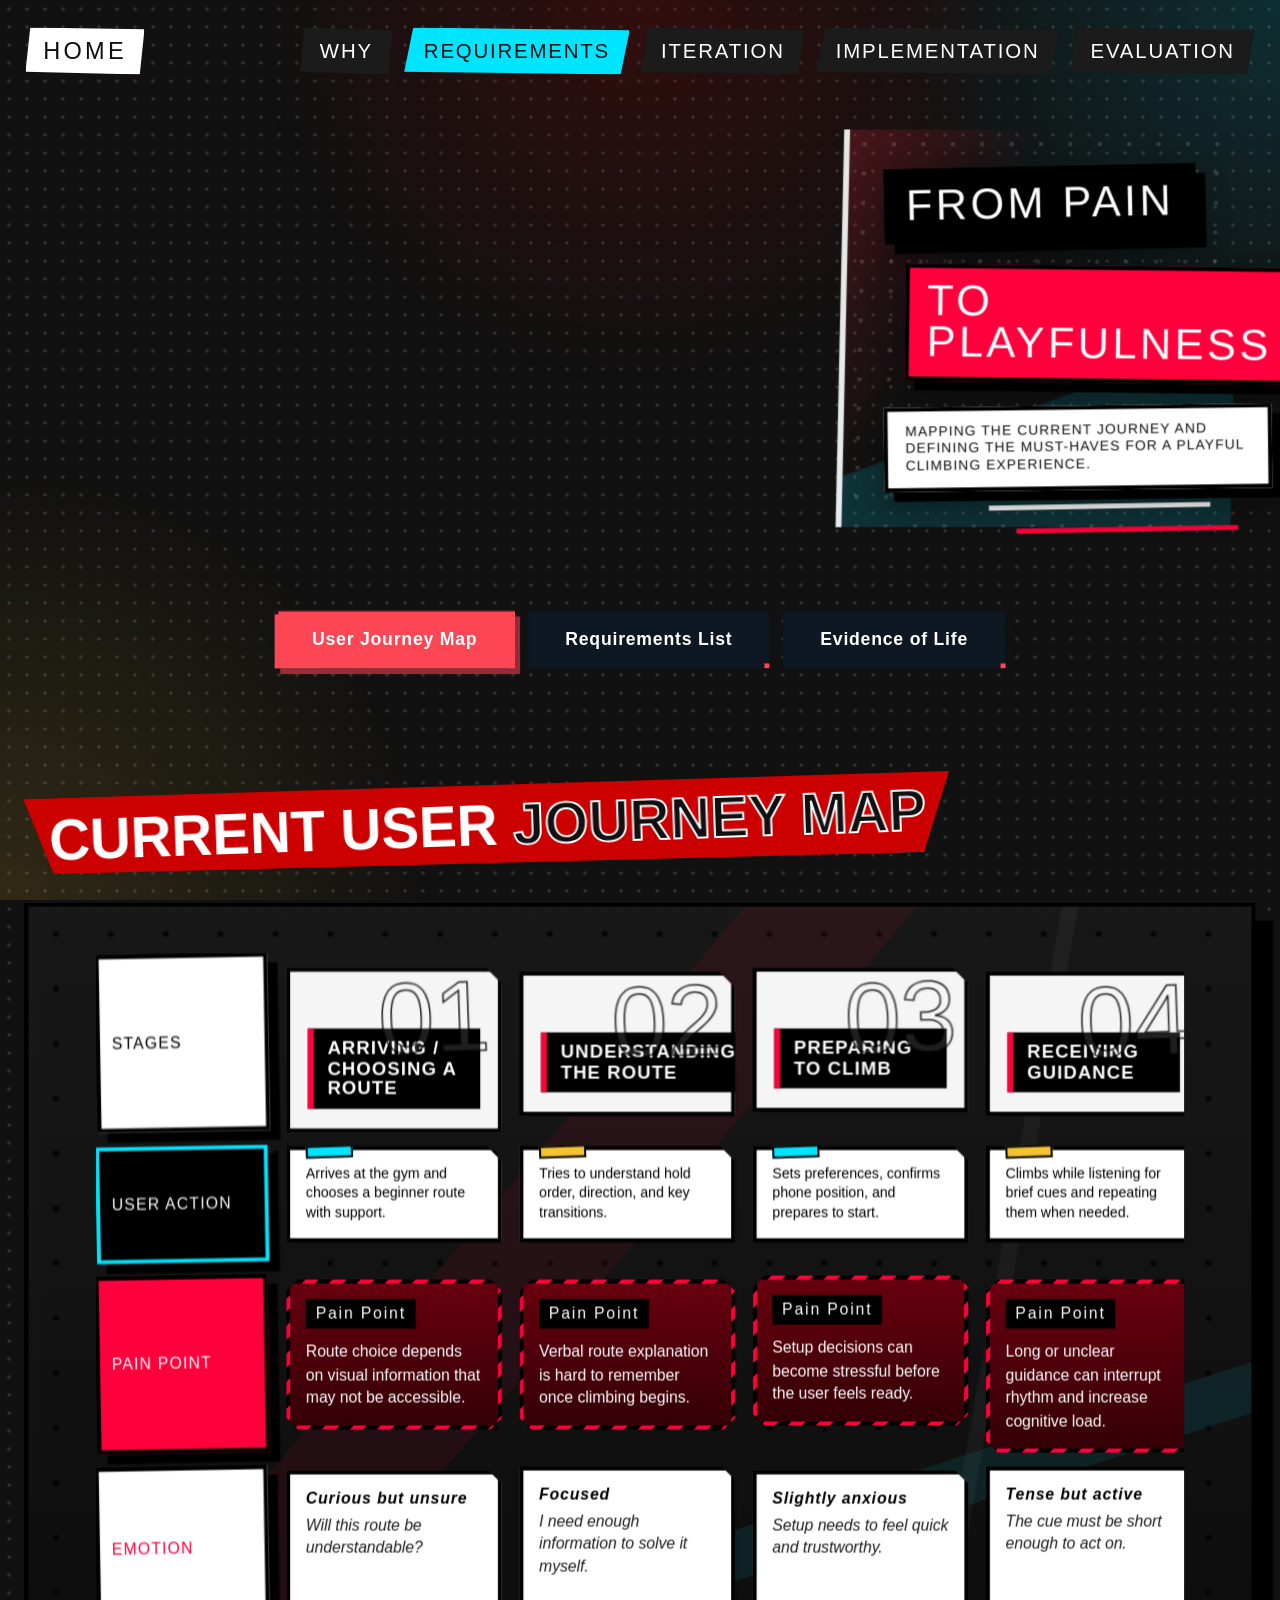
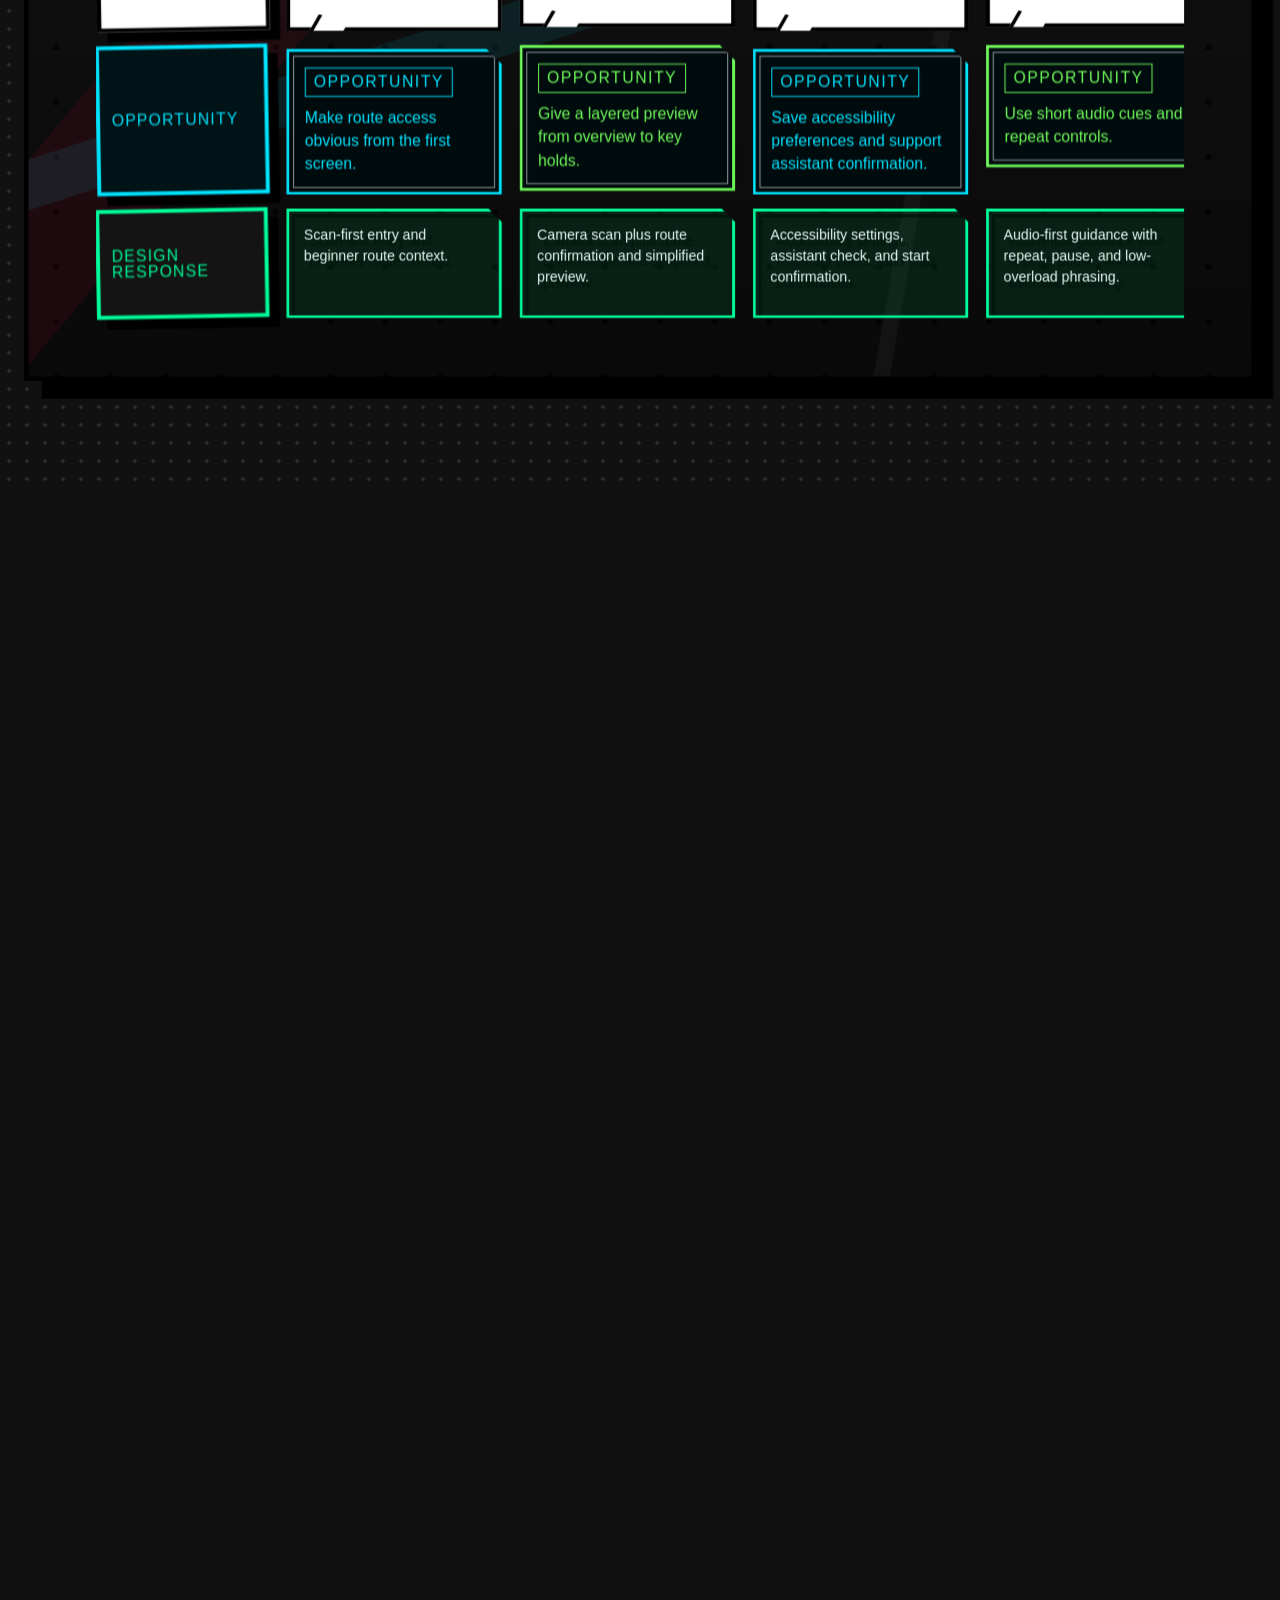
==== commit 115f1b33: "update portfolio latest local version" ====
--- a/beta-map.html
+++ b/beta-map.html
@@ -6,12 +6,13 @@
   <meta http-equiv="refresh" content="0; url=user-requirements.html#journey-map">
   <title>Journey Map Merged - HoldLight Process Portfolio</title>
   <link rel="stylesheet" href="portfolio.css">
+  <script src="portfolio.js" defer></script>
 </head>
 <body class="module-page process-page">
   <main class="page-main">
     <section class="stage-board">
       <h1>Journey map merged into 02 User Requirements</h1>
-      <p class="body-font">The current user journey map now appears after personas and evidence of life.</p>
+      <p class="body-font">The current user journey map now appears after personas and before evidence of life.</p>
       <a class="quick-link" href="user-requirements.html#journey-map">Go to Journey Map</a>
     </section>
   </main>
--- a/portfolio.css
+++ b/portfolio.css
@@ -12,6 +12,7 @@
   --halftone: radial-gradient(circle, rgba(255, 255, 255, 0.12) 1.4px, transparent 2px);
   --mx: 0px;
   --my: 0px;
+  --site-visual-scale: 0.98;
 }
 
 * {
@@ -21,16 +22,1153 @@
 
 html {
   scroll-behavior: smooth;
-
+  background: var(--bg-black);
+  overflow-x: hidden;
 }
 
 body {
   margin: 0;
   color: var(--pure-white);
+  overflow-x: hidden;
+}
+
+body.site-scale-enabled {
+  position: relative;
+  min-height: var(--site-scaled-height, 100vh);
+}
+
+html.is-vibe-scroll-locked {
+  overscroll-behavior: contain;
+}
+
+.site-scale-wrapper {
+  position: absolute;
+  top: 0;
+  left: 50%;
+  width: calc(100% / var(--site-visual-scale));
+  min-height: calc(100vh / var(--site-visual-scale));
+  transform: translateX(-50%) scale(var(--site-visual-scale));
+  transform-origin: top center;
+  overflow: visible;
 }
 
 a {
   color: inherit;
+}
+
+.overview-page {
+  --overview-cyan: #00e5ff;
+  --overview-blue: #006dff;
+  --overview-deep-blue: #061d3a;
+  --overview-teal: #00ffb8;
+  --overview-red-accent: #ff174d;
+  --overview-visual-scale: 1.5;
+  min-height: 100vh;
+  background: var(--bg-black);
+  overflow: hidden;
+}
+
+.overview-page .site-scale-wrapper {
+  position: static;
+  width: 100%;
+  min-height: 100vh;
+  transform: none;
+}
+
+body.evaluation-page.site-scale-enabled {
+  min-height: 100vh;
+}
+
+.evaluation-page .site-scale-wrapper {
+  position: static;
+  width: 100%;
+  min-height: 100vh;
+  transform: none;
+}
+
+.overview-page.is-overview-launching .holo-button {
+  color: rgb(255, 255, 255);
+  transform: scale(0.99);
+  text-shadow: 0 0 15px rgba(255, 255, 255, 0.8);
+}
+
+.overview-page.is-overview-launching .holo-glow {
+  opacity: 1;
+  background: radial-gradient(
+    ellipse at center,
+    rgba(255, 255, 255, 0.42) 0%,
+    rgba(0, 229, 255, 0.36) 34%,
+    rgba(0, 109, 255, 0.26) 52%,
+    rgba(0, 0, 0, 0) 70%
+  );
+}
+
+.overview-page.is-overview-launching .scan-line {
+  animation-duration: 0.9s;
+  opacity: 0.9;
+}
+
+.holdlight-overview-section {
+  position: relative;
+  width: 100%;
+  min-height: 100vh;
+  overflow: hidden;
+  display: flex;
+  align-items: center;
+  justify-content: center;
+  padding: clamp(48px, 7vw, 96px) 24px;
+  background:
+    radial-gradient(circle at 52% 8%, rgba(0, 229, 255, 0.22), transparent 30%),
+    radial-gradient(circle at 30% 12%, rgba(0, 109, 255, 0.18), transparent 34%),
+    radial-gradient(circle at 28% 24%, rgba(255, 0, 60, 0.18), transparent 34%),
+    radial-gradient(circle at 76% 70%, rgba(204, 0, 0, 0.24), transparent 32%),
+    linear-gradient(135deg, #111111 0%, #242424 28%, #4d0714 62%, #050505 100%);
+}
+
+.holdlight-overview-section::before {
+  content: "";
+  position: absolute;
+  inset: 0;
+  pointer-events: none;
+  opacity: 0.44;
+  background:
+    linear-gradient(115deg, rgba(0, 0, 0, 0.34) 0%, transparent 38%, rgba(0, 0, 0, 0.45) 100%),
+    radial-gradient(circle, rgba(255, 255, 255, 0.16) 1.2px, transparent 1.8px);
+  background-size: auto, 18px 18px;
+  mix-blend-mode: screen;
+}
+
+.holdlight-overview-section::after {
+  content: "";
+  position: absolute;
+  inset: 0;
+  pointer-events: none;
+  background:
+    linear-gradient(90deg, transparent 0 14%, rgba(0, 229, 255, 0.36) 14% 15.2%, transparent 15.2% 100%),
+    linear-gradient(90deg, transparent 0 84%, rgba(204, 0, 0, 0.26) 84% 84.8%, transparent 84.8% 100%),
+    linear-gradient(0deg, transparent 0 72%, rgba(255, 255, 255, 0.08) 72% 72.5%, transparent 72.5% 100%);
+  opacity: 0.72;
+}
+
+.stars-container {
+  position: absolute;
+  width: 100%;
+  height: 100%;
+  perspective: 500px;
+  transform-style: preserve-3d;
+  inset: 0;
+}
+
+.star-layer {
+  position: absolute;
+  width: 100%;
+  height: 100%;
+  inset: 0;
+  opacity: 0.55;
+}
+
+.star-layer:nth-child(1) {
+  transform: translateZ(-50px);
+  animation: star-drift 150s linear infinite;
+}
+
+.star-layer:nth-child(2) {
+  transform: translateZ(-100px);
+  animation: star-drift 200s linear infinite reverse;
+  opacity: 0.42;
+}
+
+.star-layer:nth-child(3) {
+  transform: translateZ(-200px);
+  animation: star-drift 250s linear infinite;
+  opacity: 0.28;
+}
+
+@keyframes star-drift {
+  0% {
+    transform: translateZ(-50px) translateY(0);
+  }
+  100% {
+    transform: translateZ(-50px) translateY(100%);
+  }
+}
+
+.star-layer::before,
+.star-layer::after {
+  content: "";
+  position: absolute;
+  width: 100%;
+  height: 100%;
+}
+
+.star-layer:nth-child(1)::before {
+  background-image:
+    radial-gradient(1px 1px at 10% 10%, white 100%, transparent),
+    radial-gradient(1px 1px at 20% 20%, white 100%, transparent),
+    radial-gradient(2px 2px at 30% 30%, white 100%, transparent),
+    radial-gradient(1px 1px at 40% 40%, white 100%, transparent),
+    radial-gradient(2px 2px at 50% 50%, white 100%, transparent),
+    radial-gradient(1px 1px at 60% 60%, white 100%, transparent),
+    radial-gradient(2px 2px at 70% 70%, white 100%, transparent),
+    radial-gradient(1px 1px at 80% 80%, white 100%, transparent),
+    radial-gradient(2px 2px at 90% 90%, white 100%, transparent),
+    radial-gradient(1px 1px at 15% 85%, white 100%, transparent);
+}
+
+.star-layer:nth-child(2)::before {
+  background-image:
+    radial-gradient(1px 1px at 8% 44%, white 100%, transparent),
+    radial-gradient(1px 1px at 18% 72%, white 100%, transparent),
+    radial-gradient(2px 2px at 36% 18%, white 100%, transparent),
+    radial-gradient(1px 1px at 48% 88%, white 100%, transparent),
+    radial-gradient(2px 2px at 66% 42%, white 100%, transparent),
+    radial-gradient(1px 1px at 78% 12%, white 100%, transparent),
+    radial-gradient(2px 2px at 92% 62%, white 100%, transparent);
+}
+
+.star-layer:nth-child(3)::before {
+  background-image:
+    radial-gradient(1px 1px at 12% 60%, white 100%, transparent),
+    radial-gradient(2px 2px at 26% 34%, white 100%, transparent),
+    radial-gradient(1px 1px at 46% 12%, white 100%, transparent),
+    radial-gradient(2px 2px at 58% 78%, white 100%, transparent),
+    radial-gradient(1px 1px at 74% 28%, white 100%, transparent),
+    radial-gradient(2px 2px at 86% 92%, white 100%, transparent);
+}
+
+.nebula {
+  position: absolute;
+  width: 120%;
+  height: 120%;
+  top: -10%;
+  left: -10%;
+  background:
+    radial-gradient(ellipse at 42% 4%, rgba(0, 229, 255, 0.28) 0%, rgba(0, 229, 255, 0) 62%),
+    radial-gradient(ellipse at 68% 8%, rgba(0, 109, 255, 0.2) 0%, rgba(0, 109, 255, 0) 66%),
+    radial-gradient(ellipse at 30% 36%, rgba(204, 0, 0, 0.28) 0%, rgba(204, 0, 0, 0) 70%),
+    radial-gradient(ellipse at 74% 66%, rgba(255, 0, 60, 0.16) 0%, rgba(255, 0, 60, 0) 70%);
+  filter: blur(30px);
+  opacity: 0.5;
+  animation: nebula-shift 30s infinite alternate ease-in-out;
+}
+
+@keyframes nebula-shift {
+  0% {
+    transform: scale(1) rotate(0deg);
+    opacity: 0.3;
+  }
+  50% {
+    opacity: 0.5;
+  }
+  100% {
+    transform: scale(1.2) rotate(5deg);
+    opacity: 0.4;
+  }
+}
+
+.grid-plane {
+  position: absolute;
+  width: 200%;
+  height: 200%;
+  top: -50%;
+  left: -50%;
+  background-image:
+    linear-gradient(rgba(255, 255, 255, 0.1) 1px, transparent 1px),
+    linear-gradient(90deg, rgba(0, 229, 255, 0.2) 1px, transparent 1px);
+  background-size: 40px 40px;
+  transform: perspective(500px) rotateX(60deg);
+  transform-origin: center;
+  animation: grid-move 20s linear infinite;
+  opacity: 0.28;
+}
+
+@keyframes grid-move {
+  0% {
+    transform: perspective(500px) rotateX(60deg) translateY(0);
+  }
+  100% {
+    transform: perspective(500px) rotateX(60deg) translateY(40px);
+  }
+}
+
+.button-container {
+  position: relative;
+  perspective: 1000px;
+  transform-style: preserve-3d;
+  transform: scale(var(--overview-visual-scale, 1));
+  transform-origin: center center;
+  z-index: 10;
+  width: min(92vw, 980px);
+  display: flex;
+  justify-content: center;
+  align-items: center;
+}
+
+.holo-button {
+  position: relative;
+  width: min(92vw, 860px);
+  min-height: 390px;
+  padding: clamp(34px, 5vw, 58px);
+  background: rgba(17, 17, 17, 0.68);
+  border: none;
+  color: rgba(255, 255, 255, 0.9);
+  font-family: "Impact", "Arial Black", "Inter", system-ui, sans-serif;
+  cursor: pointer;
+  overflow: hidden;
+  transform-style: preserve-3d;
+  transition: all 0.3s ease;
+  -webkit-tap-highlight-color: transparent;
+  outline: none;
+  z-index: 5;
+  border-radius: 2px;
+  text-align: left;
+  box-shadow:
+    10px 10px 0 rgba(0, 0, 0, 0.82),
+    0 0 38px rgba(0, 229, 255, 0.2),
+    0 0 70px rgba(0, 109, 255, 0.14);
+}
+
+.holo-button::before {
+  content: "";
+  position: absolute;
+  inset: 2px;
+  background:
+    radial-gradient(circle at 18% 20%, rgba(255, 255, 255, 0.08), transparent 26%),
+    linear-gradient(45deg, rgba(5, 10, 16, 0.92) 0%, rgba(7, 31, 58, 0.86) 48%, rgba(0, 91, 156, 0.68) 100%);
+  z-index: -1;
+  border-radius: 2px;
+}
+
+.holo-button::after {
+  content: "";
+  position: absolute;
+  inset: 0;
+  border: 2px solid transparent;
+  border-top-color: rgba(255, 255, 255, 0.84);
+  border-left-color: rgba(255, 255, 255, 0.84);
+  border-bottom-color: rgba(0, 229, 255, 0.92);
+  border-right-color: rgba(0, 109, 255, 0.9);
+  box-shadow:
+    0 0 18px rgba(0, 229, 255, 0.46),
+    0 0 34px rgba(0, 109, 255, 0.22),
+    inset 0 0 22px rgba(255, 255, 255, 0.08);
+  pointer-events: none;
+  animation: border-flow 3s infinite;
+}
+
+@keyframes border-flow {
+  0%,
+  100% {
+    transform: scale(1);
+    opacity: 1;
+  }
+  50% {
+    transform: scale(1.015);
+    opacity: 0.82;
+  }
+}
+
+.button-text {
+  position: relative;
+  z-index: 5;
+  display: flex;
+  flex-direction: column;
+  gap: 16px;
+  transform-style: preserve-3d;
+}
+
+.overview-kicker {
+  width: fit-content;
+  color: rgba(255, 255, 255, 0.9);
+  font-size: clamp(11px, 1.2vw, 14px);
+  font-weight: 700;
+  letter-spacing: 0.32em;
+  text-transform: uppercase;
+  text-shadow: 0 0 12px rgba(0, 229, 255, 0.8);
+  border: 1px solid rgba(255, 255, 255, 0.42);
+  padding: 8px 11px;
+  background: rgba(0, 109, 255, 0.24);
+}
+
+.overview-title {
+  color: rgba(255, 255, 255, 0.98);
+  font-size: clamp(52px, 8vw, 96px);
+  line-height: 0.92;
+  font-weight: 900;
+  letter-spacing: 0.08em;
+  text-transform: uppercase;
+  text-shadow:
+    3px 3px 0 rgba(0, 109, 255, 0.9),
+    -2px -2px 0 rgba(255, 23, 77, 0.42),
+    0 0 22px rgba(0, 229, 255, 0.28);
+}
+
+.overview-copy {
+  max-width: 720px;
+  color: rgba(255, 255, 255, 0.9);
+  font-family: "Inter", system-ui, sans-serif;
+  font-size: clamp(15px, 1.8vw, 20px);
+  line-height: 1.72;
+  letter-spacing: 0.02em;
+  text-transform: none;
+  text-shadow: 0 0 12px rgba(0, 229, 255, 0.2);
+}
+
+.overview-tags {
+  display: flex;
+  flex-wrap: wrap;
+  gap: 10px;
+  margin-top: 8px;
+}
+
+.overview-tags span {
+  color: rgba(255, 255, 255, 0.94);
+  font-family: "Impact", "Arial Black", "Inter", system-ui, sans-serif;
+  font-size: clamp(10px, 1vw, 12px);
+  letter-spacing: 0.14em;
+  text-transform: uppercase;
+  border: 1px solid rgba(255, 255, 255, 0.34);
+  background: rgba(0, 109, 255, 0.2);
+  padding: 9px 12px;
+  box-shadow:
+    inset 0 0 12px rgba(255, 255, 255, 0.06),
+    0 0 14px rgba(0, 229, 255, 0.08);
+}
+
+.holo-glow {
+  position: absolute;
+  top: 50%;
+  left: 50%;
+  transform: translate(-50%, -50%);
+  width: 115%;
+  height: 115%;
+  background: radial-gradient(ellipse at center, rgba(0, 229, 255, 0.24) 0%, rgba(0, 109, 255, 0.14) 34%, rgba(0, 0, 0, 0) 70%);
+  pointer-events: none;
+  z-index: 1;
+  opacity: 0.7;
+  filter: blur(10px);
+  animation: glow-pulse 3s infinite alternate;
+}
+
+@keyframes glow-pulse {
+  0% {
+    opacity: 0.4;
+    filter: blur(10px) brightness(0.8);
+  }
+  100% {
+    opacity: 0.7;
+    filter: blur(15px) brightness(1.2);
+  }
+}
+
+.holo-lines {
+  position: absolute;
+  inset: 0;
+  overflow: hidden;
+  pointer-events: none;
+  z-index: 2;
+}
+
+.holo-line {
+  position: absolute;
+  background: rgba(255, 255, 255, 0.52);
+  filter: blur(1px);
+}
+
+.holo-line:nth-child(1) {
+  top: 0;
+  left: 54px;
+  width: 1.5px;
+  height: 100%;
+  animation: line-pulse 2s infinite alternate;
+  animation-delay: -0.5s;
+}
+
+.holo-line:nth-child(2) {
+  top: 0;
+  right: 54px;
+  width: 1.5px;
+  height: 100%;
+  animation: line-pulse 2s infinite alternate;
+  animation-delay: -1s;
+}
+
+.holo-line:nth-child(3) {
+  top: 38px;
+  left: 0;
+  width: 100%;
+  height: 1.5px;
+  animation: line-pulse 2s infinite alternate;
+  animation-delay: -1.5s;
+}
+
+.holo-line:nth-child(4) {
+  bottom: 38px;
+  left: 0;
+  width: 100%;
+  height: 1.5px;
+  animation: line-pulse 2s infinite alternate;
+  animation-delay: -2s;
+}
+
+@keyframes line-pulse {
+  0% {
+    opacity: 0.3;
+    background: rgba(255, 255, 255, 0.5);
+  }
+  100% {
+    opacity: 0.7;
+    background: rgba(0, 229, 255, 0.7);
+  }
+}
+
+.scan-line {
+  position: absolute;
+  width: 100%;
+  height: 7px;
+  background: linear-gradient(
+    90deg,
+    rgba(0, 0, 0, 0) 0%,
+    rgba(0, 229, 255, 0.92) 18%,
+    rgba(255, 255, 255, 1) 50%,
+    rgba(0, 109, 255, 0.78) 82%,
+    rgba(0, 0, 0, 0) 100%
+  );
+  top: 0;
+  left: 0;
+  filter: blur(0.4px);
+  opacity: 0;
+  z-index: 2;
+  pointer-events: none;
+  animation: scan 2.6s infinite;
+  box-shadow:
+    0 0 16px rgba(0, 229, 255, 0.9),
+    0 0 34px rgba(0, 109, 255, 0.46);
+}
+
+.scan-line::before {
+  content: "";
+  position: absolute;
+  inset: -16px 0 -10px;
+  background: linear-gradient(
+    180deg,
+    rgba(0, 229, 255, 0),
+    rgba(0, 229, 255, 0.2) 45%,
+    rgba(0, 109, 255, 0.18) 100%
+  );
+  filter: blur(7px);
+}
+
+@keyframes scan {
+  0% {
+    top: -5px;
+    opacity: 0;
+  }
+  15% {
+    opacity: 0.95;
+  }
+  85% {
+    opacity: 0.95;
+  }
+  100% {
+    top: 100%;
+    opacity: 0;
+  }
+}
+
+.holo-particles {
+  position: absolute;
+  width: 100%;
+  height: 100%;
+  inset: 0;
+  overflow: hidden;
+  pointer-events: none;
+  z-index: 1;
+}
+
+.holo-particle {
+  position: absolute;
+  background: rgba(235, 255, 255, 0.95);
+  box-shadow: 0 0 10px rgba(0, 229, 255, 0.72);
+  border-radius: 50%;
+  filter: blur(1px);
+  opacity: 0;
+  pointer-events: none;
+  animation: particle-float 3s infinite ease-out;
+}
+
+.holo-particle:nth-child(1) {
+  width: 3px;
+  height: 3px;
+  top: 70%;
+  left: 30%;
+  animation-delay: 0.2s;
+}
+
+.holo-particle:nth-child(2) {
+  width: 2px;
+  height: 2px;
+  top: 60%;
+  left: 40%;
+  animation-delay: 0.5s;
+}
+
+.holo-particle:nth-child(3) {
+  width: 4px;
+  height: 4px;
+  top: 80%;
+  left: 60%;
+  animation-delay: 0.8s;
+}
+
+.holo-particle:nth-child(4) {
+  width: 2px;
+  height: 2px;
+  top: 70%;
+  left: 70%;
+  animation-delay: 1.1s;
+}
+
+.holo-particle:nth-child(5) {
+  width: 3px;
+  height: 3px;
+  top: 75%;
+  left: 50%;
+  animation-delay: 1.4s;
+}
+
+.holo-particle:nth-child(6) {
+  width: 2px;
+  height: 2px;
+  top: 65%;
+  left: 65%;
+  animation-delay: 1.7s;
+}
+
+@keyframes particle-float {
+  0% {
+    transform: translateY(0) rotate(0deg);
+    opacity: 0;
+  }
+  10% {
+    opacity: 0.8;
+  }
+  100% {
+    transform: translateY(-70px) rotate(360deg);
+    opacity: 0;
+  }
+}
+
+.button-hexagons {
+  position: absolute;
+  width: min(98vw, 1040px);
+  height: 560px;
+  top: 50%;
+  left: 50%;
+  transform: translate(-50%, -50%);
+  pointer-events: none;
+  z-index: 1;
+}
+
+.hexagon {
+  position: absolute;
+  width: 38px;
+  height: 21.93px;
+  background: transparent;
+  border: 1.5px solid rgba(255, 255, 255, 0.28);
+  transform: rotate(30deg);
+  opacity: 0;
+  animation: hexagon-pulse 3s infinite;
+}
+
+.hexagon::before,
+.hexagon::after {
+  content: "";
+  position: absolute;
+  width: 100%;
+  height: 100%;
+  inset: 0;
+  background: transparent;
+  border: 1.5px solid rgba(0, 229, 255, 0.34);
+}
+
+.hexagon::before {
+  transform: rotate(60deg);
+}
+
+.hexagon::after {
+  transform: rotate(-60deg);
+}
+
+.hexagon:nth-child(1) {
+  top: 28px;
+  left: 36px;
+  animation-delay: 0.1s;
+}
+
+.hexagon:nth-child(2) {
+  top: 28px;
+  right: 36px;
+  animation-delay: 0.3s;
+}
+
+.hexagon:nth-child(3) {
+  bottom: 28px;
+  left: 36px;
+  animation-delay: 0.5s;
+}
+
+.hexagon:nth-child(4) {
+  bottom: 28px;
+  right: 36px;
+  animation-delay: 0.7s;
+}
+
+.hexagon:nth-child(5) {
+  top: 50%;
+  left: 0;
+  transform: translate(0, -50%) rotate(30deg);
+  animation-delay: 0.9s;
+}
+
+.hexagon:nth-child(6) {
+  top: 50%;
+  right: 0;
+  transform: translate(0, -50%) rotate(30deg);
+  animation-delay: 1.1s;
+}
+
+@keyframes hexagon-pulse {
+  0% {
+    opacity: 0;
+    transform: rotate(30deg) scale(0.8);
+  }
+  20% {
+    opacity: 0.5;
+    transform: rotate(30deg) scale(1);
+  }
+  80% {
+    opacity: 0.5;
+    transform: rotate(30deg) scale(1);
+  }
+  100% {
+    opacity: 0;
+    transform: rotate(30deg) scale(1.2);
+  }
+}
+
+.digital-glyphs {
+  position: absolute;
+  width: min(124vw, 1360px);
+  height: min(88vh, 760px);
+  top: 50%;
+  left: 50%;
+  transform: translate(-50%, -50%);
+  pointer-events: none;
+  z-index: 1;
+}
+
+.digital-glyph {
+  position: absolute;
+  color: rgba(255, 255, 255, 0.48);
+  font-size: clamp(9px, 1.1vw, 12px);
+  font-family: "Arial Black", monospace;
+  white-space: nowrap;
+  opacity: 0;
+  letter-spacing: 0.14em;
+  text-transform: uppercase;
+  animation: glyph-fade 4s infinite;
+  text-shadow:
+    0 0 10px rgba(0, 229, 255, 0.48),
+    1px 1px 0 rgba(255, 23, 77, 0.18);
+}
+
+.digital-glyph:nth-child(1) {
+  top: 3%;
+  left: 7%;
+  animation-delay: 0.2s;
+}
+
+.digital-glyph:nth-child(2) {
+  top: 7%;
+  right: 5%;
+  animation-delay: 0.6s;
+}
+
+.digital-glyph:nth-child(3) {
+  bottom: 6%;
+  left: 6%;
+  animation-delay: 1s;
+}
+
+.digital-glyph:nth-child(4) {
+  bottom: 3%;
+  right: 8%;
+  animation-delay: 1.4s;
+}
+
+.digital-glyph:nth-child(5) {
+  top: 35%;
+  left: -3%;
+  transform: translateY(-50%);
+  animation-delay: 1.8s;
+}
+
+.digital-glyph:nth-child(6) {
+  top: 62%;
+  right: -4%;
+  transform: translateY(-50%);
+  animation-delay: 2.2s;
+}
+
+.digital-glyph:nth-child(7) {
+  top: 18%;
+  left: -2%;
+  animation-delay: 2.6s;
+}
+
+.digital-glyph:nth-child(8) {
+  top: 21%;
+  right: -1%;
+  animation-delay: 3s;
+}
+
+.digital-glyph:nth-child(9) {
+  bottom: 22%;
+  left: -1%;
+  animation-delay: 3.4s;
+}
+
+.digital-glyph:nth-child(10) {
+  bottom: 19%;
+  right: 1%;
+  animation-delay: 3.8s;
+}
+
+.digital-glyph:nth-child(11) {
+  top: -2%;
+  left: 39%;
+  animation-delay: 4.2s;
+}
+
+.digital-glyph:nth-child(12) {
+  bottom: -1%;
+  left: 43%;
+  animation-delay: 4.6s;
+}
+
+@keyframes glyph-fade {
+  0% {
+    opacity: 0;
+    transform: translateY(0);
+  }
+  10% {
+    opacity: 0.7;
+  }
+  90% {
+    opacity: 0.7;
+  }
+  100% {
+    opacity: 0;
+    transform: translateY(-10px);
+  }
+}
+
+.corner-accents {
+  position: absolute;
+  inset: 0;
+  pointer-events: none;
+}
+
+.corner-accent {
+  position: absolute;
+  width: 40px;
+  height: 40px;
+  border-style: solid;
+  border-width: 4px;
+  border-color: rgba(255, 255, 255, 0.76);
+  filter:
+    drop-shadow(0 0 9px rgba(0, 229, 255, 0.78))
+    drop-shadow(0 0 18px rgba(0, 109, 255, 0.34));
+}
+
+.corner-accent:nth-child(1) {
+  top: 0;
+  left: 0;
+  border-right: none;
+  border-bottom: none;
+}
+
+.corner-accent:nth-child(2) {
+  top: 0;
+  right: 0;
+  border-left: none;
+  border-bottom: none;
+}
+
+.corner-accent:nth-child(3) {
+  bottom: 0;
+  left: 0;
+  border-right: none;
+  border-top: none;
+}
+
+.corner-accent:nth-child(4) {
+  bottom: 0;
+  right: 0;
+  border-left: none;
+  border-top: none;
+}
+
+.button-glitch {
+  position: absolute;
+  inset: 0;
+  background: transparent;
+  pointer-events: none;
+  z-index: 3;
+  opacity: 0;
+  animation: none;
+}
+
+@keyframes button-glitch {
+  0%,
+  100% {
+    opacity: 0;
+  }
+  94%,
+  96% {
+    opacity: 0;
+  }
+  94.5% {
+    opacity: 0.8;
+    transform: translate(5px, -2px) skew(-5deg, 2deg);
+    background: rgba(255, 23, 77, 0.2);
+  }
+  95% {
+    opacity: 0.8;
+    transform: translate(-5px, 2px) skew(5deg, -2deg);
+    background: rgba(255, 255, 255, 0.18);
+  }
+  95.5% {
+    opacity: 0.8;
+    transform: translate(2px, 0) skew(-2deg, 0);
+    background: rgba(255, 255, 255, 0.2);
+  }
+}
+
+.sound-wave {
+  position: absolute;
+  bottom: -46px;
+  left: 0;
+  width: 100%;
+  height: 24px;
+  display: flex;
+  justify-content: center;
+  align-items: center;
+  pointer-events: none;
+  z-index: 12;
+}
+
+.wave-bar {
+  width: 2px;
+  height: 5px;
+  background: rgba(255, 255, 255, 0.6);
+  margin: 0 3px;
+  border-radius: 1px;
+  animation: wave-animation 1.5s infinite;
+  box-shadow: 0 0 8px rgba(0, 229, 255, 0.5);
+}
+
+@keyframes wave-animation {
+  0%,
+  100% {
+    height: 5px;
+  }
+  50% {
+    height: 20px;
+  }
+}
+
+.wave-bar:nth-child(1) {
+  animation-delay: 0.1s;
+}
+
+.wave-bar:nth-child(2) {
+  animation-delay: 0.2s;
+}
+
+.wave-bar:nth-child(3) {
+  animation-delay: 0.3s;
+}
+
+.wave-bar:nth-child(4) {
+  animation-delay: 0.4s;
+}
+
+.wave-bar:nth-child(5) {
+  animation-delay: 0.5s;
+}
+
+.wave-bar:nth-child(6) {
+  animation-delay: 0.6s;
+}
+
+.wave-bar:nth-child(7) {
+  animation-delay: 0.7s;
+}
+
+.wave-bar:nth-child(8) {
+  animation-delay: 0.8s;
+}
+
+.wave-bar:nth-child(9) {
+  animation-delay: 0.9s;
+}
+
+.wave-bar:nth-child(10) {
+  animation-delay: 1s;
+}
+
+.wave-bar:nth-child(11) {
+  animation-delay: 0.9s;
+}
+
+.wave-bar:nth-child(12) {
+  animation-delay: 0.8s;
+}
+
+.wave-bar:nth-child(13) {
+  animation-delay: 0.7s;
+}
+
+.wave-bar:nth-child(14) {
+  animation-delay: 0.6s;
+}
+
+.wave-bar:nth-child(15) {
+  animation-delay: 0.5s;
+}
+
+.holo-button:hover {
+  color: rgb(255, 255, 255);
+  text-shadow: 0 0 15px rgba(255, 255, 255, 0.8);
+  transform: scale(1.015);
+  transition: all 0.2s ease;
+}
+
+.holo-button:hover .holo-glow {
+  background: radial-gradient(
+    ellipse at center,
+    rgba(255, 255, 255, 0.3) 0%,
+    rgba(0, 229, 255, 0.28) 34%,
+    rgba(0, 109, 255, 0.2) 50%,
+    rgba(0, 0, 0, 0) 70%
+  );
+  animation: glow-pulse-hover 1.5s infinite alternate;
+}
+
+@keyframes glow-pulse-hover {
+  0% {
+    opacity: 0.6;
+    filter: blur(10px) brightness(1);
+  }
+  100% {
+    opacity: 0.9;
+    filter: blur(15px) brightness(1.5);
+  }
+}
+
+.holo-button:active {
+  transform: scale(0.99);
+  transition: all 0.1s ease;
+}
+
+.holo-button:active .holo-glow {
+  opacity: 1;
+  background: radial-gradient(
+    ellipse at center,
+    rgba(255, 255, 255, 0.5) 0%,
+    rgba(0, 229, 255, 0.36) 34%,
+    rgba(0, 109, 255, 0.24) 50%,
+    rgba(0, 0, 0, 0) 70%
+  );
+}
+
+@media (max-width: 760px) {
+  .holdlight-overview-section {
+    min-height: 100svh;
+    padding: 56px 18px;
+  }
+
+  .holo-button {
+    width: 92vw;
+    min-height: 460px;
+    padding: 32px 24px;
+  }
+
+  .overview-copy {
+    line-height: 1.62;
+  }
+
+  .overview-tags {
+    gap: 8px;
+  }
+
+  .digital-glyphs {
+    width: 102vw;
+    height: 94vh;
+  }
+
+  .digital-glyph {
+    font-size: 9px;
+  }
+
+  .digital-glyph:nth-child(n + 7) {
+    display: none;
+  }
+
+  .button-hexagons {
+    width: 96vw;
+    height: 560px;
+  }
+
+  .holo-line:nth-child(1) {
+    left: 28px;
+  }
+
+  .holo-line:nth-child(2) {
+    right: 28px;
+  }
+
+  .holo-line:nth-child(3) {
+    top: 28px;
+  }
+
+  .holo-line:nth-child(4) {
+    bottom: 28px;
+  }
+}
+
+@media (prefers-reduced-motion: reduce) {
+  .star-layer,
+  .nebula,
+  .grid-plane,
+  .holo-glow,
+  .holo-line,
+  .scan-line,
+  .holo-particle,
+  .hexagon,
+  .digital-glyph,
+  .button-glitch,
+  .wave-bar {
+    animation-duration: 0.01ms !important;
+    animation-iteration-count: 1 !important;
+  }
+
+  .holo-button:hover,
+  .holo-button:active {
+    transform: none;
+  }
 }
 
 .body-font {
@@ -402,7 +1540,7 @@
   background: var(--pure-white);
   color: var(--bg-black);
   text-decoration: none;
-  font-size: 1rem;
+  font-size: 1.5rem;
   letter-spacing: 0.14em;
   text-transform: uppercase;
   clip-path: polygon(4% 0, 100% 4%, 96% 100%, 0 94%);
@@ -417,12 +1555,12 @@
 }
 
 .page-link {
-  padding: 10px 16px;
+  padding: 12px 20px;
   background: #1b1b1b;
   color: var(--pure-white);
   text-decoration: none;
-  font-size: 1rem;
-  letter-spacing: 0.08em;
+  font-size: 1.3rem;
+  letter-spacing: 0.09em;
   text-transform: uppercase;
   white-space: nowrap;
   clip-path: polygon(4% 0, 100% 6%, 96% 100%, 0 94%);
@@ -470,11 +1608,13 @@
 
 .page-title-card h1 {
   margin: 0;
-  font-size: clamp(3rem, 7vw, 6rem);
-  line-height: 0.9;
+  font-size: clamp(2.6rem, 4.8vw, 4.35rem);
+  line-height: 0.94;
   text-transform: uppercase;
   color: transparent;
   -webkit-text-stroke: 2px var(--pure-white);
+  overflow-wrap: normal;
+  word-break: normal;
 }
 
 .page-description {
@@ -487,7 +1627,8 @@
 .page-main {
   max-width: 1240px;
   margin: 28px auto 80px;
-  padding: 0 20px;
+  padding-top: 24px;
+  padding: 0 25px;
 }
 
 .section-title {
@@ -939,6 +2080,21 @@
   max-width: 1800px;
 }
 
+.user-requirements-page.beta-map-page {
+  background-color: var(--bg-black);
+  background-image: var(--halftone);
+  background-size: 18px 18px;
+}
+
+.user-requirements-page.beta-map-page::before {
+  background:
+    radial-gradient(circle at top right, rgba(0, 229, 255, 0.14), transparent 24%),
+    radial-gradient(circle at bottom left, rgba(244, 196, 48, 0.14), transparent 28%),
+    radial-gradient(circle at center top, rgba(204, 0, 0, 0.18), transparent 35%);
+  background-size: auto;
+  opacity: 1;
+}
+
 .journey-map-stage {
   /* Adjust these two values to move the floating Li Wen card. */
   --persona-float-top: -300px;
@@ -1008,14 +2164,14 @@
 .title-shard-black {
   background: #000;
   color: var(--p5-red);
-  font-size: clamp(2.5rem, 6vw, 5.4rem);
+  font-size: clamp(2rem, 4.6vw, 4.15rem);
   transform: rotate(-1deg);
 }
 
 .title-shard-red {
   background: var(--p5-red);
   color: var(--pure-white);
-  font-size: clamp(3rem, 7vw, 6.3rem);
+  font-size: clamp(2.2rem, 5.1vw, 4.7rem);
   -webkit-text-stroke: 1px #000;
   transform: rotate(1deg) translateY(8px);
 }
@@ -2377,7 +3533,9 @@
   --shadow-ox: -15px;
   --shadow-oy: 15px;
   position: relative;
+  width: min(100%, 1280px);
   height: 900px;
+  margin-inline: auto;
   overflow: hidden;
   isolation: isolate;
 }
@@ -2385,10 +3543,11 @@
 #epicenter {
   position: absolute;
   top: 50%;
-  right: 15%;
+  right: 270px;
   width: 0;
   height: 0;
-  transform: translateY(-50%);
+  transform: translateY(-50%) scale(var(--squad-scale, 1));
+  transform-origin: 100% 50%;
   z-index: 100;
   translate: var(--mx) var(--my);
   transition: translate 0.1s ease-out;
@@ -2532,7 +3691,7 @@
 .shard-1 {
   --theme-color: #00e650;
   --angle: 20deg;
-  --length: 58vw;
+  --length: 790px;
   --thickness: 230px;
   --delay: calc(18 * var(--burst-interval));
   --y-offset: -130px;
@@ -2542,7 +3701,7 @@
 .shard-2 {
   --theme-color: #a200ff;
   --angle: 6deg;
-  --length: 50vw;
+  --length: 735px;
   --thickness: 220px;
   --delay: calc(17 * var(--burst-interval));
   --y-offset: -120px;
@@ -2553,8 +3712,8 @@
 .shard-3 {
   --theme-color: #ffaa00;
   --angle: -7deg;
-  --length: 63vw;
-  --thickness: 170px;
+  --length: 820px;
+  --thickness: 175px;
   --delay: calc(16 * var(--burst-interval));
   --y-offset: -80px;
   --x-offset: -40px;
@@ -2564,7 +3723,7 @@
 .shard-4 {
   --theme-color: #0055ff;
   --angle: -23deg;
-  --length: 54vw;
+  --length: 760px;
   --thickness: 190px;
   --delay: calc(15 * var(--burst-interval));
   --y-offset: -85px;
@@ -2639,12 +3798,15 @@
 .shard-role {
   font-family: Arial, sans-serif;
   font-weight: bold;
-  font-size: 0.8rem;
+  font-size: clamp(0.68rem, 0.78vw, 0.86rem);
   background: var(--bg-black);
   color: var(--pure-white);
-  padding: 3px 10px;
+  padding: 5px 14px;
   margin-top: 4px;
   display: inline-block;
+  width: max-content;
+  max-width: none;
+  white-space: nowrap;
 }
 
 .radial-shard-wrapper:hover .shard-photo {
@@ -2660,6 +3822,39 @@
 .radial-shard-wrapper:hover .p5-surname-initial {
   color: var(--p5-red);
   transform: scale(1.08) rotate(-2deg) translateX(4px);
+}
+
+@media (max-width: 1180px) {
+  .implementation-page .squad-stage {
+    --squad-scale: 0.82;
+    height: 780px;
+  }
+
+  .implementation-page #epicenter {
+    right: 180px;
+  }
+}
+
+@media (max-width: 760px) {
+  .implementation-page .squad-stage {
+    --squad-scale: 0.66;
+    height: 640px;
+  }
+
+  .implementation-page #epicenter {
+    right: 96px;
+  }
+}
+
+@media (max-width: 500px) {
+  .implementation-page .squad-stage {
+    --squad-scale: 0.52;
+    height: 520px;
+  }
+
+  .implementation-page #epicenter {
+    right: 58px;
+  }
 }
 
 .counter-burst-wrapper {
@@ -3036,6 +4231,13 @@
   gap: 44px;
 }
 
+.persona-entry-grid {
+  display: grid;
+  grid-template-columns: repeat(2, minmax(0, 1fr));
+  gap: clamp(24px, 4vw, 38px);
+  align-items: stretch;
+}
+
 .persona-group-section {
   background: #070707;
   border: 4px solid var(--group-accent);
@@ -3043,6 +4245,12 @@
   clip-path: polygon(1% 0, 100% 2%, 98% 100%, 0 98%);
   position: relative;
   filter: drop-shadow(12px 12px 0 rgba(0, 0, 0, 0.72));
+}
+
+.persona-entry-card {
+  display: flex;
+  flex-direction: column;
+  min-width: 0;
 }
 
 .persona-group-section::before {
@@ -3086,6 +4294,15 @@
   text-shadow: 5px 5px 0 #000;
 }
 
+.persona-entry-card .persona-group-header {
+  align-items: flex-start;
+  flex-direction: column;
+}
+
+.persona-entry-card .persona-group-header h3 {
+  text-align: left;
+}
+
 .persona-avatar-grid {
   display: grid;
   grid-template-columns: repeat(auto-fit, minmax(240px, 1fr));
@@ -3094,12 +4311,18 @@
   z-index: 1;
 }
 
+.persona-entry-card .persona-avatar-grid {
+  flex: 1;
+  grid-template-columns: 1fr;
+}
+
 .persona-avatar-card {
   --persona-accent: var(--hold-cyan);
   --persona-secondary: var(--punk-red);
   --persona-panel: var(--hold-yellow);
   --persona-border: var(--pure-white);
   --persona-avatar-position: center center;
+  position: relative;
   display: grid;
   gap: 16px;
   width: 100%;
@@ -3114,6 +4337,30 @@
   transition: transform 0.14s cubic-bezier(0.22, 1.2, 0.35, 1), border-color 0.1s linear, filter 0.1s linear;
 }
 
+.persona-avatar-card::after {
+  content: "\2197";
+  position: absolute;
+  top: 16px;
+  right: 16px;
+  display: grid;
+  place-items: center;
+  width: 34px;
+  height: 34px;
+  color: #000;
+  background: var(--persona-accent);
+  border: 3px solid #000;
+  box-shadow: 4px 4px 0 var(--persona-secondary);
+  font-size: 1.15rem;
+  line-height: 1;
+  z-index: 3;
+  transition: transform 0.14s cubic-bezier(0.22, 1.2, 0.35, 1), background-color 0.1s linear, box-shadow 0.1s linear;
+}
+
+.persona-entry-card .persona-avatar-card {
+  align-content: start;
+  min-height: clamp(500px, 48vw, 620px);
+}
+
 .persona-avatar-card:hover,
 .persona-avatar-card:focus-visible,
 .persona-avatar-card.is-active {
@@ -3123,6 +4370,14 @@
   outline: none;
 }
 
+.persona-avatar-card:hover::after,
+.persona-avatar-card:focus-visible::after,
+.persona-avatar-card.is-active::after {
+  background: var(--hold-yellow);
+  box-shadow: 5px 5px 0 var(--pure-white);
+  transform: translate(4px, -4px) rotate(8deg);
+}
+
 .persona-avatar-card.is-active {
   background:
     linear-gradient(135deg, rgba(255, 255, 255, 0.08), transparent 46%),
@@ -3135,6 +4390,10 @@
   background: #2b2b2b;
   border: 6px solid var(--persona-accent);
   overflow: hidden;
+}
+
+.persona-entry-card .persona-avatar-frame {
+  height: clamp(280px, 28vw, 360px);
 }
 
 .persona-avatar-frame img {
@@ -3188,6 +4447,10 @@
   margin-top: 36px;
   position: relative;
   z-index: 1;
+}
+
+.persona-expanded-panel {
+  width: 100%;
 }
 
 .persona-detail:empty {
@@ -3715,6 +4978,10 @@
     grid-template-columns: 1fr;
   }
 
+  .persona-entry-grid {
+    grid-template-columns: 1fr;
+  }
+
   .persona-group-section {
     padding: 24px 18px;
   }
@@ -3733,6 +5000,14 @@
   }
 
   .persona-avatar-frame {
+    height: 220px;
+  }
+
+  .persona-entry-card .persona-avatar-card {
+    min-height: auto;
+  }
+
+  .persona-entry-card .persona-avatar-frame {
     height: 220px;
   }
 
@@ -4614,15 +5889,115 @@
   grid-template-columns: minmax(420px, 760px) minmax(320px, 1fr);
   gap: clamp(2rem, 4vw, 4rem);
   align-items: start;
+  position: relative;
+  padding: clamp(0.65rem, 1.6vw, 1.25rem);
+  isolation: isolate;
 }
 
 .integrated-page .page-title-card {
+  --title-black-x: 9px;
+  --title-black-y: 3px;
+  --title-cyan-x: 17px;
+  --title-cyan-y: 5px;
   max-width: none;
+  min-width: 0;
+  position: relative;
+  display: flex;
+  min-height: clamp(360px, 31vw, 520px);
+  flex-direction: column;
+  justify-content: center;
+  overflow: visible;
+  padding: clamp(2rem, 4vw, 4.5rem);
+  border: 0;
+  background: transparent;
+  clip-path: none;
+  box-shadow: none;
+  filter: none;
+  isolation: isolate;
+}
+
+.integrated-page .page-title-card::before,
+.integrated-page .page-title-card::after {
+  content: none;
+  position: absolute;
+  pointer-events: none;
+}
+
+.integrated-page .page-title-backdrop {
+  position: absolute;
+  inset: 0;
+  pointer-events: none;
+  clip-path: polygon(0 0, 98% 2%, 96.5% 86%, 100% 86%, 100% 92%, 63% 92%, 63% 96%, 0 100%);
+}
+
+.integrated-page .page-title-backdrop-cyan {
+  z-index: 0;
+  background: var(--hold-cyan);
+  transform: translate(var(--title-cyan-x), var(--title-cyan-y)) scale(1.018);
+  transform-origin: center;
+}
+
+.integrated-page .page-title-backdrop-black {
+  z-index: 1;
+  background: #000;
+  transform: translate(var(--title-black-x), var(--title-black-y)) scale(1.008);
+  transform-origin: center;
+}
+
+.integrated-page .page-title-backdrop-dots {
+  inset: 0;
+  z-index: 2;
+  border: 6px solid #000;
+  background:
+    radial-gradient(circle, #000 0 3.5px, transparent 4px) 0 0 / 44px 44px,
+    linear-gradient(145deg, rgba(255, 255, 255, 0.78), rgba(238, 238, 228, 0.68)),
+    rgba(255, 255, 255, 0.72);
+  backdrop-filter: blur(8px);
+  box-shadow: inset 0 0 0 3px rgba(0, 0, 0, 0.14);
+  opacity: 1;
+}
+
+.integrated-page .page-title-card > :not(.page-title-backdrop) {
+  position: relative;
+  z-index: 3;
+}
+
+.integrated-page .page-id {
+  width: fit-content;
+  margin-bottom: clamp(1.25rem, 2.6vw, 2rem);
+  padding: 8px 14px;
+  border: 3px solid #000;
+  box-shadow: 7px 7px 0 #000;
+  transform: rotate(-2.5deg);
+}
+
+.integrated-page .page-title-card h1 {
+  font-size: clamp(2.65rem, 4.75vw, 4.7rem);
+  line-height: 0.94;
+  color: #000;
+  -webkit-text-stroke: 0;
+  text-shadow:
+    5px 5px 0 rgba(255, 255, 255, 0.86),
+    11px 11px 0 var(--p5-red);
+  overflow-wrap: normal;
+  word-break: normal;
+}
+
+.integrated-page .page-description {
+  max-width: 720px;
+  margin-top: clamp(1.2rem, 2vw, 1.8rem);
+  padding: 14px 18px 14px 20px;
+  border-left: 7px solid var(--hold-cyan);
+  color: rgba(0, 0, 0, 0.78);
+  background: rgba(255, 255, 255, 0.58);
+  box-shadow:
+    inset 0 0 0 1px rgba(0, 0, 0, 0.12),
+    8px 8px 0 rgba(0, 0, 0, 0.45);
 }
 
 .integrated-page .page-main {
   max-width: 1600px;
-  margin-top: 72px;
+  margin-top: clamp(24px, 3vw, 38px);
 }
 
 .integrated-page .portfolio-section {
@@ -4634,44 +6009,82 @@
 }
 
 .integrated-page .hero-collage {
-  display: flex;
-  flex-wrap: wrap;
-  align-content: flex-start;
-  gap: 14px 16px;
-  padding-top: 14px;
+  position: relative;
+  display: grid;
+  min-height: clamp(320px, 29vw, 500px);
+  align-content: center;
+  gap: clamp(1rem, 2vw, 1.5rem);
+  padding: clamp(1.15rem, 3vw, 2.65rem);
+  isolation: isolate;
+}
+
+.integrated-page .hero-collage::before,
+.integrated-page .hero-collage::after {
+  content: "";
+  position: absolute;
+  pointer-events: none;
+}
+
+.integrated-page .hero-collage::before {
+  inset: 0;
+  z-index: 0;
+  border-left: 6px solid rgba(255, 255, 255, 0.9);
+  background:
+    radial-gradient(circle, rgba(255, 255, 255, 0.16) 0 2px, transparent 2.5px) 0 0 / 30px 30px,
+    linear-gradient(118deg, rgba(255, 47, 72, 0.2), transparent 34%),
+    linear-gradient(160deg, transparent 0 64%, rgba(0, 229, 255, 0.16) 64.5% 100%);
+  transform: skewX(-1.25deg);
+}
+
+.integrated-page .hero-collage::after {
+  right: clamp(0.5rem, 2vw, 1.8rem);
+  bottom: clamp(0.45rem, 1.6vw, 1.2rem);
+  z-index: 0;
+  width: min(56%, 430px);
+  height: 5px;
+  background: var(--pure-white);
+  box-shadow:
+    -54px -32px 0 rgba(255, 255, 255, 0.72),
+    28px 24px 0 var(--p5-red);
+  transform: rotate(-1deg);
 }
 
 .integrated-page .title-shard {
-  padding: 10px 16px 12px;
-  border: 3px solid #000;
+  position: relative;
+  z-index: 1;
+  justify-self: start;
+  padding: 12px 18px 14px;
+  border: 4px solid #000;
   line-height: 0.96;
   letter-spacing: 0.08em;
-  box-shadow: 7px 7px 0 #000;
+  box-shadow:
+    10px 10px 0 #000,
+    0 18px 34px rgba(0, 0, 0, 0.34);
   filter: none;
 }
 
 .integrated-page .title-shard-black {
   color: var(--pure-white);
   background: #000;
-  font-size: clamp(3rem, 5vw, 5.8rem);
-  transform: rotate(-1deg);
+  font-size: clamp(2rem, 3.45vw, 4.15rem);
+  transform: rotate(-1.2deg) translateX(2%);
 }
 
 .integrated-page .title-shard-red {
   color: var(--pure-white);
   background: var(--p5-red);
-  font-size: clamp(3rem, 5vw, 5.8rem);
+  font-size: clamp(2rem, 3.45vw, 4.15rem);
   -webkit-text-stroke: 0;
-  transform: rotate(1deg);
+  transform: rotate(0.7deg) translateX(7%);
 }
 
 .integrated-page .title-shard-white {
-  max-width: 860px;
+  max-width: min(100%, 900px);
   color: var(--bg-black);
   background: var(--pure-white);
-  font-size: clamp(1rem, 1.45vw, 1.45rem);
-  line-height: 1.16;
-  transform: rotate(-0.7deg);
+  font-size: clamp(0.86rem, 1.1vw, 1.1rem);
+  line-height: 1.24;
+  transform: rotate(-0.7deg) translateX(1.5%);
 }
 
 .integrated-page .stage-board {
@@ -5061,6 +6474,769 @@
 .testing-iteration-page .testing-board {
   display: grid;
   gap: clamp(2.4rem, 5vw, 4rem);
+}
+
+.testing-iteration-page .testing-setup-hero {
+  display: grid;
+  grid-template-columns: minmax(300px, 0.56fr) minmax(460px, 1fr);
+  gap: clamp(1.6rem, 3.6vw, 3.6rem);
+  align-items: start;
+}
+
+.testing-iteration-page .testing-setup-copy {
+  min-width: 0;
+  padding: clamp(1.5rem, 3vw, 2.3rem);
+  color: var(--bg-black);
+  background: var(--pure-white);
+  border: 4px solid #000;
+  clip-path: polygon(0 0, 100% 2%, 98% 100%, 2% 98%);
+  box-shadow: 12px 12px 0 var(--hold-cyan);
+}
+
+.testing-iteration-page .testing-setup-copy .board-label {
+  margin-bottom: 20px;
+}
+
+.testing-iteration-page .testing-setup-copy p,
+.testing-iteration-page .testing-evidence-intro p {
+  margin: 0;
+  font-size: clamp(1rem, 1.25vw, 1.12rem);
+  line-height: 1.72;
+  font-weight: 800;
+}
+
+.testing-iteration-page .testing-setup-copy p {
+  color: #171717;
+}
+
+.testing-iteration-page .setup-tags {
+  display: flex;
+  flex-wrap: wrap;
+  gap: 10px;
+  margin-top: 24px;
+}
+
+.testing-iteration-page .setup-tags span {
+  display: inline-flex;
+  align-items: center;
+  min-height: 34px;
+  padding: 7px 11px 8px;
+  color: var(--pure-white);
+  background: #000;
+  border: 2px solid #000;
+  box-shadow: 4px 4px 0 var(--p5-red);
+  font-family: Arial, sans-serif;
+  font-size: 0.88rem;
+  font-weight: 900;
+  letter-spacing: 0;
+}
+
+.testing-iteration-page .testing-featured-figure {
+  position: relative;
+  min-width: 0;
+  margin: 0;
+  color: var(--bg-black);
+  background: var(--pure-white);
+  border: 4px solid #000;
+  box-shadow: 12px 12px 0 #000;
+}
+
+.testing-iteration-page .testing-featured-figure {
+  overflow: hidden;
+}
+
+.testing-iteration-page .featured-image-frame {
+  display: grid;
+  place-items: center;
+  min-height: clamp(320px, 38vw, 620px);
+  background: #050505;
+  border-bottom: 4px solid #000;
+  overflow: hidden;
+}
+
+.testing-iteration-page .featured-image-frame img {
+  display: block;
+  width: 100%;
+  height: 100%;
+  max-height: clamp(360px, 48vw, 700px);
+  object-fit: contain;
+  image-orientation: from-image;
+}
+
+.testing-iteration-page .testing-featured-figure figcaption {
+  padding: 18px 22px 22px;
+  color: #171717;
+  font-size: 1rem;
+  line-height: 1.55;
+  font-weight: 800;
+}
+
+.evaluation-page .evaluation-overview-board,
+.evaluation-page .phase-summary-board,
+.evaluation-page .task-card-board,
+.evaluation-page .results-board {
+  display: grid;
+  gap: clamp(1.8rem, 4vw, 3rem);
+}
+
+.evaluation-page .evaluation-overview-grid {
+  display: grid;
+  grid-template-columns: minmax(300px, 0.95fr) minmax(280px, 0.72fr);
+  gap: clamp(1.6rem, 3.6vw, 3.6rem);
+  align-items: start;
+}
+
+.evaluation-page .evaluation-overview-copy {
+  display: grid;
+  gap: 18px;
+}
+
+.evaluation-page .evaluation-overview-copy p + p {
+  margin-top: 0;
+}
+
+.evaluation-page .phase-card-grid {
+  display: grid;
+  gap: 18px;
+}
+
+.evaluation-page .phase-card {
+  position: relative;
+  padding: clamp(1.25rem, 2.4vw, 1.9rem);
+  color: var(--bg-black);
+  background: var(--pure-white);
+  border: 4px solid #000;
+  box-shadow: 10px 10px 0 var(--phase-accent, var(--hold-cyan));
+  clip-path: polygon(0 0, 100% 2%, 98% 100%, 2% 98%);
+}
+
+.evaluation-page .phase-card:nth-child(1) {
+  --phase-accent: var(--hold-cyan);
+}
+
+.evaluation-page .phase-card:nth-child(2) {
+  --phase-accent: var(--hold-yellow);
+  transform: translateX(-10px);
+}
+
+.evaluation-page .phase-card:nth-child(3) {
+  --phase-accent: var(--helper-teal);
+}
+
+.evaluation-page .phase-label,
+.evaluation-page .task-number,
+.evaluation-page .measurement-card span {
+  display: inline-flex;
+  align-items: center;
+  min-height: 32px;
+  margin-bottom: 14px;
+  padding: 7px 11px;
+  color: var(--pure-white);
+  background: #000;
+  border: 2px solid #000;
+  box-shadow: 4px 4px 0 var(--phase-accent, var(--p5-red));
+  font-size: 0.82rem;
+  line-height: 1;
+  letter-spacing: 0.10em;
+  text-transform: uppercase;
+}
+
+.evaluation-page .phase-card h3,
+.evaluation-page .evaluation-task-card h3,
+.evaluation-page .measurement-card h4,
+.evaluation-page .boundary-card h3 {
+  margin: 0 0 12px;
+  color: var(--bg-black);
+  font-size: clamp(1.35rem, 2vw, 2.1rem);
+  line-height: 1.04;
+  text-transform: uppercase;
+}
+
+.evaluation-page .phase-card p,
+.evaluation-page .evaluation-task-card p,
+.evaluation-page .measurement-card p,
+.evaluation-page .results-intro,
+.evaluation-page .results-transition,
+.evaluation-page .boundary-card p {
+  margin: 0;
+  color: #171717;
+  font-size: 1rem;
+  line-height: 1.62;
+  font-weight: 800;
+}
+
+.evaluation-page .evaluation-table-wrap {
+  width: 100%;
+  overflow-x: auto;
+  padding: 4px 4px 16px;
+}
+
+.evaluation-page .evaluation-table {
+  width: 100%;
+  min-width: 880px;
+  border-collapse: collapse;
+  color: var(--bg-black);
+  background: var(--pure-white);
+  border: 4px solid #000;
+  box-shadow: 10px 10px 0 #000;
+}
+
+.evaluation-page .evaluation-table th,
+.evaluation-page .evaluation-table td {
+  padding: 16px 18px;
+  border: 3px solid #000;
+  text-align: left;
+  vertical-align: top;
+  font-size: 0.98rem;
+  line-height: 1.48;
+  font-weight: 800;
+}
+
+.evaluation-page .evaluation-table thead th {
+  color: var(--pure-white);
+  background: #000;
+  font-size: 0.82rem;
+  letter-spacing: 0.12em;
+  text-transform: uppercase;
+}
+
+.evaluation-page .evaluation-table tbody tr:nth-child(even) {
+  background: #efefea;
+}
+
+.evaluation-page .phase-summary-table tbody th,
+.evaluation-page .results-comparison-table tbody th {
+  border-left: 10px solid var(--hold-cyan);
+  font-weight: 900;
+}
+
+.evaluation-page .phase-summary-table tbody tr:nth-child(2) th,
+.evaluation-page .results-comparison-table tbody tr:nth-child(2) th,
+.evaluation-page .results-comparison-table tbody tr:nth-child(5) th {
+  border-left-color: var(--hold-yellow);
+}
+
+.evaluation-page .phase-summary-table tbody tr:nth-child(3) th,
+.evaluation-page .results-comparison-table tbody tr:nth-child(3) th {
+  border-left-color: var(--helper-teal);
+}
+
+.evaluation-page .results-comparison-table tbody tr:nth-child(4) th {
+  border-left-color: var(--p5-red);
+}
+
+.evaluation-page .evaluation-task-grid,
+.evaluation-page .measurement-grid,
+.evaluation-page .results-summary-grid {
+  display: grid;
+  grid-template-columns: repeat(2, minmax(0, 1fr));
+  gap: clamp(1.2rem, 2.6vw, 2rem);
+  align-items: stretch;
+}
+
+.evaluation-page .evaluation-task-card,
+.evaluation-page .measurement-card,
+.evaluation-page .boundary-card {
+  position: relative;
+  padding: clamp(1.35rem, 2.5vw, 2rem);
+  color: var(--bg-black);
+  background: var(--pure-white);
+  border: 4px solid #000;
+  box-shadow: 10px 10px 0 var(--card-shadow, #000);
+  clip-path: polygon(0 0, 100% 2%, 98% 100%, 2% 98%);
+}
+
+.evaluation-page .evaluation-task-card:nth-child(1),
+.evaluation-page .measurement-card:nth-child(1) {
+  --card-shadow: var(--hold-cyan);
+}
+
+.evaluation-page .evaluation-task-card:nth-child(2),
+.evaluation-page .measurement-card:nth-child(2) {
+  --card-shadow: var(--hold-yellow);
+}
+
+.evaluation-page .evaluation-task-card:nth-child(3),
+.evaluation-page .measurement-card:nth-child(3) {
+  --card-shadow: var(--helper-teal);
+}
+
+.evaluation-page .evaluation-task-card:nth-child(4),
+.evaluation-page .measurement-card:nth-child(4) {
+  --card-shadow: var(--p5-red);
+}
+
+.evaluation-page .evaluation-task-card h4 {
+  margin: 18px 0 10px;
+  color: var(--bg-black);
+  font-size: 0.95rem;
+  letter-spacing: 0.12em;
+  text-transform: uppercase;
+}
+
+.evaluation-page .observed-list,
+.evaluation-page .boundary-card ul {
+  display: grid;
+  gap: 8px;
+  margin: 0;
+  padding: 0;
+  list-style: none;
+}
+
+.evaluation-page .observed-list li,
+.evaluation-page .boundary-card li {
+  position: relative;
+  padding-left: 20px;
+  color: #171717;
+  font-size: 0.98rem;
+  line-height: 1.48;
+  font-weight: 800;
+}
+
+.evaluation-page .observed-list li::before,
+.evaluation-page .boundary-card li::before {
+  content: "";
+  position: absolute;
+  top: 0.58em;
+  left: 0;
+  width: 9px;
+  height: 9px;
+  background: var(--hold-cyan);
+  border: 2px solid #000;
+  transform: rotate(45deg);
+}
+
+.evaluation-page .results-subsection {
+  display: grid;
+  gap: clamp(1.2rem, 2.5vw, 2rem);
+}
+
+.evaluation-page .results-subsection + .results-subsection {
+  margin-top: clamp(1.4rem, 3vw, 2.6rem);
+}
+
+.evaluation-page .measurement-card {
+  background: #f7f7f0;
+}
+
+.evaluation-page .measurement-card span {
+  --phase-accent: var(--card-shadow, var(--hold-cyan));
+}
+
+.evaluation-page .results-summary-card {
+  margin-top: 0;
+  min-height: 100%;
+}
+
+.testing-iteration-page.evaluation-page .results-summary-grid .results-summary-card,
+.testing-iteration-page.evaluation-page .results-summary-grid .boundary-card {
+  align-self: stretch;
+  height: 100%;
+  margin-top: 0;
+}
+
+.evaluation-page .results-summary-card p + p {
+  margin-top: 14px;
+}
+
+.evaluation-page .boundary-card {
+  --card-shadow: var(--p5-red);
+  background: var(--hold-yellow);
+}
+
+.evaluation-page .boundary-card ul {
+  margin-bottom: 18px;
+}
+
+.evaluation-page .boundary-card li::before {
+  background: var(--p5-red);
+}
+
+.evaluation-page .results-transition {
+  padding: 16px 18px;
+  color: var(--bg-black);
+  background: var(--helper-teal);
+  border: 3px solid #000;
+  box-shadow: 7px 7px 0 #000;
+}
+
+.testing-iteration-page .testing-evidence-board {
+  display: grid;
+  gap: clamp(2rem, 4vw, 3.2rem);
+}
+
+.testing-iteration-page .testing-evidence-intro {
+  max-width: 1050px;
+}
+
+.testing-iteration-page .testing-evidence-intro p {
+  color: #f2f2f2;
+}
+
+.testing-iteration-page .testing-evidence-gallery {
+  --testing-evidence-panel-height: clamp(460px, 42vw, 590px);
+  --testing-evidence-card-width: min(100%, clamp(345px, 31.5vw, 443px));
+  --testing-evidence-click-duration: 900ms;
+  --testing-evidence-enter-delay: 430ms;
+  --testing-evidence-enter-duration: 450ms;
+  --testing-evidence-leave-duration: 850ms;
+  --testing-evidence-copy-transition-duration: 1150ms;
+  --testing-evidence-pop-depth: clamp(420px, 42vw, 600px);
+  display: grid;
+  grid-template-columns: minmax(320px, 1.02fr) minmax(330px, 0.88fr);
+  gap: clamp(1.6rem, 4vw, 4rem);
+  align-items: center;
+  min-width: 0;
+}
+
+.testing-iteration-page .testing-evidence-gallery:focus-visible {
+  outline: 4px solid var(--hold-cyan);
+  outline-offset: 10px;
+}
+
+.testing-iteration-page .testing-evidence-gallery-stage {
+  display: grid;
+  place-items: center;
+  min-width: 0;
+  min-height: var(--testing-evidence-panel-height);
+  overflow: visible;
+}
+
+.testing-iteration-page .testing-evidence-slider {
+  position: relative;
+  display: flex;
+  align-items: center;
+  justify-content: center;
+  width: 100%;
+  height: var(--testing-evidence-panel-height);
+  perspective: clamp(820px, 66vw, 1200px);
+  cursor: pointer;
+  isolation: isolate;
+}
+
+.testing-iteration-page .testing-evidence-wrapper {
+  position: relative;
+  display: flex;
+  flex-direction: column;
+  align-items: center;
+  justify-content: center;
+  width: var(--testing-evidence-card-width);
+  height: var(--testing-evidence-panel-height);
+  transform-style: preserve-3d;
+}
+
+.testing-iteration-page .testing-evidence-slide {
+  --slide-accent: var(--p5-red);
+  position: absolute;
+  top: 50%;
+  left: 50%;
+  width: 100%;
+  aspect-ratio: 3 / 4;
+  margin: 0;
+  transform: translate(-50%, -50%) translateZ(0) rotateX(90deg);
+  transform-origin: bottom;
+  transform-style: preserve-3d;
+  opacity: 0;
+  filter: brightness(1);
+  pointer-events: none;
+  will-change: transform, opacity, filter;
+  z-index: 0;
+  animation: none;
+}
+
+.testing-iteration-page .testing-evidence-slide.is-active {
+  opacity: 1;
+  z-index: 2;
+  transform: translate(-50%, -50%) translateZ(0) rotateX(0deg);
+}
+
+.testing-iteration-page .testing-evidence-slide.is-next {
+  opacity: 1;
+  z-index: 1;
+  filter: brightness(0.85);
+  transform: translate(-50%, -50%) translateY(12px) scale(0.96) rotateX(0deg);
+}
+
+.testing-iteration-page .testing-evidence-slide.is-leaving {
+  opacity: 1;
+  z-index: 3;
+  animation: testingEvidenceCardSlideDownAndFold var(--testing-evidence-leave-duration) cubic-bezier(0.23, 1, 0.32, 1) forwards;
+}
+
+.testing-iteration-page .testing-evidence-slide.is-entering {
+  opacity: 1;
+  z-index: 2;
+  animation: testingEvidenceCardEnter var(--testing-evidence-enter-duration) cubic-bezier(0.23, 1, 0.32, 1) forwards;
+}
+
+.testing-iteration-page .testing-evidence-slide:nth-child(1) {
+  --slide-accent: var(--hold-cyan);
+}
+
+.testing-iteration-page .testing-evidence-slide:nth-child(2) {
+  --slide-accent: var(--hold-yellow);
+}
+
+.testing-iteration-page .testing-evidence-slide:nth-child(3) {
+  --slide-accent: var(--helper-teal);
+}
+
+.testing-iteration-page .testing-evidence-slide:nth-child(4) {
+  --slide-accent: var(--p5-red);
+}
+
+.testing-iteration-page .testing-evidence-slide:nth-child(5) {
+  --slide-accent: var(--hold-cyan);
+}
+
+.testing-iteration-page .testing-evidence-photo-frame {
+  display: grid;
+  grid-template-rows: minmax(0, 1fr) clamp(12px, 1.2vw, 18px);
+  gap: clamp(6px, 0.7vw, 9px);
+  width: 100%;
+  height: 100%;
+  padding: clamp(7px, 0.9vw, 10px) clamp(7px, 0.9vw, 10px) clamp(9px, 1vw, 13px);
+  background: var(--pure-white);
+  border: 2px solid #000;
+  border-radius: 10px;
+  box-shadow: 0 18px 32px rgba(0, 0, 0, 0.36), 7px 7px 0 var(--slide-accent);
+  overflow: hidden;
+  backface-visibility: hidden;
+}
+
+.testing-iteration-page .testing-evidence-photo-frame::after {
+  content: "";
+  display: block;
+  width: 100%;
+  height: 100%;
+  border-radius: 999px;
+  background: linear-gradient(90deg, var(--slide-accent) 0 36%, #000 36% 49%, #eeeeea 49% 100%);
+}
+
+.testing-iteration-page .testing-evidence-photo-frame img {
+  display: block;
+  width: 100%;
+  height: 100%;
+  min-height: 0;
+  object-fit: cover;
+  object-position: center;
+  image-orientation: from-image;
+  background: #eeeeea;
+  border: 2px solid #111;
+  border-radius: 6px;
+}
+
+.testing-iteration-page .testing-evidence-slide:nth-child(1) img,
+.testing-iteration-page .testing-evidence-slide:nth-child(2) img,
+.testing-iteration-page .testing-evidence-slide:nth-child(3) img {
+  object-position: top center;
+}
+
+.testing-iteration-page .testing-evidence-copy-panel {
+  display: grid;
+  min-width: 0;
+  min-height: var(--testing-evidence-panel-height);
+  align-items: center;
+}
+
+.testing-iteration-page .testing-evidence-copy-panel .testing-evidence-card {
+  position: relative;
+  grid-area: 1 / 1;
+  display: flex;
+  flex-direction: column;
+  justify-content: center;
+  gap: clamp(0.8rem, 1.45vw, 1.05rem);
+  min-width: 0;
+  min-height: var(--testing-evidence-panel-height);
+  margin: 0;
+  padding: clamp(1.35rem, 2.4vw, 2.25rem);
+  color: var(--bg-black);
+  background: var(--pure-white);
+  border: 4px solid #000;
+  border-top: 10px solid var(--card-accent, var(--p5-red));
+  box-shadow: 12px 12px 0 #000;
+  opacity: 0;
+  visibility: hidden;
+  transform: translateY(12px);
+  pointer-events: none;
+  transition:
+    opacity var(--testing-evidence-copy-transition-duration) ease,
+    transform var(--testing-evidence-copy-transition-duration) ease,
+    visibility var(--testing-evidence-copy-transition-duration) ease;
+}
+
+.testing-iteration-page .testing-evidence-copy-panel .testing-evidence-card.is-active {
+  opacity: 1;
+  visibility: visible;
+  transform: translateY(0);
+  pointer-events: auto;
+  z-index: 2;
+}
+
+.testing-iteration-page .testing-evidence-copy-panel .testing-evidence-card:nth-child(1) {
+  --card-accent: var(--hold-cyan);
+}
+
+.testing-iteration-page .testing-evidence-copy-panel .testing-evidence-card:nth-child(2) {
+  --card-accent: var(--hold-yellow);
+}
+
+.testing-iteration-page .testing-evidence-copy-panel .testing-evidence-card:nth-child(3) {
+  --card-accent: var(--helper-teal);
+}
+
+.testing-iteration-page .testing-evidence-copy-panel .testing-evidence-card:nth-child(4) {
+  --card-accent: var(--p5-red);
+}
+
+.testing-iteration-page .testing-evidence-copy-panel .testing-evidence-card:nth-child(5) {
+  --card-accent: var(--hold-cyan);
+}
+
+.testing-iteration-page .evidence-step {
+  display: inline-flex;
+  align-self: flex-start;
+  padding: 7px 11px 8px;
+  color: var(--pure-white);
+  background: #000;
+  border: 2px solid #000;
+  box-shadow: 4px 4px 0 var(--card-accent, var(--p5-red));
+  font-size: 0.88rem;
+  line-height: 1;
+  letter-spacing: 0.08em;
+  text-transform: uppercase;
+}
+
+.testing-iteration-page .testing-evidence-card h3 {
+  margin: 0;
+  color: var(--bg-black);
+  font-size: clamp(1.45rem, 2.2vw, 2.35rem);
+  line-height: 1.02;
+  text-transform: none;
+  letter-spacing: 0;
+}
+
+.testing-iteration-page .testing-evidence-card > p {
+  margin: 0;
+  color: #171717;
+  font-size: 1rem;
+  line-height: 1.62;
+  font-weight: 800;
+}
+
+.testing-iteration-page .testing-evidence-card .evidence-caption {
+  padding: 13px 15px 15px;
+  color: #171717;
+  background: #f3f3ef;
+  border: 3px solid #000;
+  font-size: 0.94rem;
+  line-height: 1.52;
+}
+
+.testing-iteration-page .testing-evidence-card .evidence-insight {
+  margin-top: auto;
+  padding: 14px 16px;
+  background: #efefea;
+  border-left: 8px solid var(--card-accent, var(--p5-red));
+}
+
+.testing-iteration-page .testing-evidence-card .evidence-insight strong {
+  font-family: Arial, sans-serif;
+  font-weight: 900;
+}
+
+@keyframes testingEvidenceCardSlideDownAndFold {
+  0% {
+    transform: translate(-50%, -50%) translateY(0) translateZ(0) rotateX(0deg);
+    opacity: 1;
+  }
+
+  45% {
+    transform: translate(-50%, -50%) translateY(36px) translateZ(var(--testing-evidence-pop-depth)) rotateX(75deg);
+    opacity: 1;
+  }
+
+  65% {
+    transform: translate(-50%, -50%) translateY(48px) translateZ(var(--testing-evidence-pop-depth)) rotateX(90deg);
+    opacity: 1;
+  }
+
+  100% {
+    transform: translate(-50%, -50%) translateY(0) translateZ(0) rotateX(90deg);
+    opacity: 0;
+  }
+}
+
+@keyframes testingEvidenceCardEnter {
+  0% {
+    transform: translate(-50%, -50%) translateY(18px) scale(0.96) rotateX(0deg);
+    opacity: 0.65;
+    filter: brightness(0.85);
+  }
+
+  100% {
+    transform: translate(-50%, -50%) translateY(0) scale(1) rotateX(0deg);
+    opacity: 1;
+    filter: brightness(1);
+  }
+}
+
+@media (prefers-reduced-motion: reduce) {
+  .testing-iteration-page .testing-evidence-gallery {
+    --testing-evidence-panel-height: auto;
+    grid-template-columns: 1fr;
+  }
+
+  .testing-iteration-page .testing-evidence-gallery-stage {
+    min-height: auto;
+    overflow: visible;
+  }
+
+  .testing-iteration-page .testing-evidence-slider {
+    height: auto;
+    perspective: none;
+  }
+
+  .testing-iteration-page .testing-evidence-wrapper {
+    display: grid;
+    grid-template-columns: repeat(5, minmax(110px, 1fr));
+    gap: clamp(0.75rem, 2vw, 1rem);
+    width: 100%;
+    height: auto;
+    transform: none;
+  }
+
+  .testing-iteration-page .testing-evidence-slide,
+  .testing-iteration-page .testing-evidence-slide.is-active,
+  .testing-iteration-page .testing-evidence-slide.is-next,
+  .testing-iteration-page .testing-evidence-slide.is-leaving,
+  .testing-iteration-page .testing-evidence-slide.is-entering {
+    position: relative;
+    top: auto;
+    left: auto;
+    width: 100%;
+    animation: none;
+    opacity: 1;
+    filter: none;
+    transform: none;
+    will-change: auto;
+  }
+
+  .testing-iteration-page .testing-evidence-copy-panel {
+    display: grid;
+    gap: 1rem;
+    min-height: auto;
+  }
+
+  .testing-iteration-page .testing-evidence-copy-panel .testing-evidence-card {
+    grid-area: auto;
+    min-height: auto;
+    opacity: 1;
+    visibility: visible;
+    transform: none;
+    pointer-events: auto;
+    transition: none;
+  }
 }
 
 .testing-iteration-page .board-label {
@@ -5601,6 +7777,254 @@
   border-left-color: var(--p5-red);
 }
 
+.evaluation-page .refinement-evidence-board {
+  display: grid;
+  gap: clamp(2rem, 4vw, 3.5rem);
+}
+
+.evaluation-page .refinement-intro,
+.evaluation-page .refinement-testing-summary,
+.evaluation-page .refinement-design-reflection {
+  min-width: 0;
+  color: var(--pure-white);
+  background:
+    linear-gradient(135deg, rgba(255, 255, 255, 0.1), rgba(0, 229, 255, 0.035));
+  border: 1px solid rgba(255, 255, 255, 0.18);
+  box-shadow:
+    10px 10px 0 rgba(0, 0, 0, 0.42),
+    inset 0 0 0 1px rgba(255, 255, 255, 0.08);
+}
+
+.evaluation-page .refinement-intro {
+  padding: clamp(1.3rem, 2.6vw, 2.1rem);
+  border-left: 5px solid var(--hold-cyan);
+}
+
+.evaluation-page .refinement-intro p,
+.evaluation-page .refinement-testing-summary p,
+.evaluation-page .refinement-case p,
+.evaluation-page .refinement-design-reflection p {
+  margin: 0;
+  color: rgba(255, 255, 255, 0.86);
+  font-size: clamp(0.98rem, 1.1vw, 1.08rem);
+  line-height: 1.64;
+  font-weight: 800;
+}
+
+.evaluation-page .refinement-testing-summary {
+  padding: clamp(1.35rem, 2.8vw, 2.25rem);
+  border-left: 5px solid var(--hold-yellow);
+}
+
+.evaluation-page .refinement-testing-summary h3,
+.evaluation-page .refinement-design-reflection h3 {
+  margin: 0 0 14px;
+  color: #ffffff;
+  font-size: clamp(1.55rem, 2.4vw, 2.55rem);
+  line-height: 1;
+  text-transform: uppercase;
+}
+
+.evaluation-page .refinement-case-stack {
+  display: grid;
+  gap: clamp(1.6rem, 3.4vw, 2.8rem);
+}
+
+.evaluation-page .refinement-case {
+  display: grid;
+  gap: clamp(1.25rem, 2.5vw, 2rem);
+  min-width: 0;
+  padding: clamp(1.35rem, 2.8vw, 2.4rem);
+  color: var(--pure-white);
+  background: #050505;
+  border: 4px solid rgba(255, 255, 255, 0.92);
+  box-shadow: 14px 14px 0 rgba(0, 0, 0, 0.86);
+  clip-path: polygon(0 0, 99% 1%, 98% 100%, 2% 98%);
+}
+
+.evaluation-page .refinement-case-header {
+  display: grid;
+  grid-template-columns: minmax(130px, 0.24fr) minmax(0, 1fr);
+  gap: clamp(1rem, 2vw, 1.8rem);
+  align-items: start;
+}
+
+.evaluation-page .refinement-number {
+  display: inline-flex;
+  align-items: center;
+  justify-content: center;
+  width: max-content;
+  max-width: 100%;
+  padding: 8px 12px;
+  color: var(--bg-black);
+  background: var(--hold-cyan);
+  border: 2px solid #000;
+  box-shadow: 5px 5px 0 var(--p5-red);
+  font-size: 0.88rem;
+  line-height: 1;
+  font-weight: 900;
+  letter-spacing: 0.08em;
+  text-transform: uppercase;
+}
+
+.evaluation-page .refinement-case h3 {
+  margin: 0 0 12px;
+  color: #ffffff;
+  font-size: clamp(1.6rem, 3vw, 3rem);
+  line-height: 1;
+  text-transform: uppercase;
+}
+
+.evaluation-page .feedback-source-badge {
+  display: inline-flex;
+  align-items: center;
+  max-width: 100%;
+  min-height: 32px;
+  padding: 7px 11px;
+  color: var(--pure-white);
+  background: rgba(255, 255, 255, 0.12);
+  border: 1px solid rgba(255, 255, 255, 0.28);
+  font-size: 0.78rem;
+  line-height: 1.2;
+  font-weight: 900;
+  letter-spacing: 0.1em;
+  text-transform: uppercase;
+  overflow-wrap: anywhere;
+}
+
+.evaluation-page .refinement-context {
+  max-width: 1040px;
+}
+
+.evaluation-page .refinement-screenshot-grid {
+  display: grid;
+  grid-template-columns: repeat(2, minmax(0, 1fr));
+  gap: clamp(1rem, 2.4vw, 1.8rem);
+}
+
+.evaluation-page .refinement-screenshot {
+  display: grid;
+  gap: 0;
+  min-width: 0;
+  margin: 0;
+  color: var(--pure-white);
+  background:
+    linear-gradient(135deg, rgba(255, 255, 255, 0.1), rgba(0, 229, 255, 0.035));
+  border: 1px solid rgba(255, 255, 255, 0.18);
+  box-shadow: 8px 8px 0 rgba(0, 0, 0, 0.42);
+}
+
+.evaluation-page .refinement-screenshot figcaption {
+  padding: 14px 16px;
+  color: #ffffff;
+  border-bottom: 1px solid rgba(255, 255, 255, 0.18);
+  font-size: clamp(0.92rem, 1vw, 1rem);
+  line-height: 1.42;
+  font-weight: 900;
+}
+
+.evaluation-page .refinement-screenshot-placeholder {
+  display: grid;
+  place-items: center;
+  min-height: clamp(220px, 24vw, 340px);
+  padding: clamp(1.1rem, 2vw, 1.6rem);
+  color: rgba(255, 255, 255, 0.72);
+  background:
+    radial-gradient(circle, rgba(255, 255, 255, 0.14) 1.3px, transparent 1.6px) 0 0 / 18px 18px,
+    linear-gradient(135deg, rgba(255, 255, 255, 0.08), rgba(0, 229, 255, 0.04));
+  border: 14px solid rgba(255, 255, 255, 0.08);
+  font-size: clamp(1rem, 1.2vw, 1.12rem);
+  line-height: 1.35;
+  font-weight: 900;
+  text-align: center;
+}
+
+.evaluation-page .refinement-screenshot-image {
+  display: block;
+  width: 100%;
+  height: clamp(220px, 24vw, 340px);
+  object-fit: contain;
+  background: #ffffff;
+  border: 14px solid rgba(255, 255, 255, 0.08);
+}
+
+.evaluation-page .refinement-screenshot-image-dark {
+  background: #050505;
+}
+
+.evaluation-page .refinement-screenshot.after .refinement-screenshot-placeholder {
+  background:
+    radial-gradient(circle, rgba(255, 255, 255, 0.14) 1.3px, transparent 1.6px) 0 0 / 18px 18px,
+    linear-gradient(135deg, rgba(0, 229, 255, 0.08), rgba(118, 208, 154, 0.07));
+}
+
+.evaluation-page .refinement-detail-grid {
+  display: grid;
+  grid-template-columns: repeat(3, minmax(0, 1fr));
+  gap: clamp(1rem, 2vw, 1.5rem);
+}
+
+.evaluation-page .refinement-detail-grid section,
+.evaluation-page .refinement-observation,
+.evaluation-page .ai-reflection-note {
+  min-width: 0;
+  padding: clamp(1rem, 1.8vw, 1.35rem);
+  background:
+    linear-gradient(135deg, rgba(255, 255, 255, 0.1), rgba(0, 229, 255, 0.035));
+  border-top: 1px solid rgba(255, 255, 255, 0.18);
+  border-bottom: 1px solid rgba(255, 255, 255, 0.18);
+  border-left: 4px solid var(--hold-cyan);
+}
+
+.evaluation-page .refinement-detail-grid section:nth-child(2) {
+  border-left-color: var(--hold-yellow);
+}
+
+.evaluation-page .refinement-detail-grid section:nth-child(3),
+.evaluation-page .ai-reflection-note {
+  border-left-color: var(--helper-teal);
+}
+
+.evaluation-page .refinement-detail-grid h4,
+.evaluation-page .refinement-observation h4,
+.evaluation-page .ai-reflection-note h4 {
+  margin: 0 0 10px;
+  color: #ffffff;
+  font-size: clamp(1rem, 1.15vw, 1.18rem);
+  line-height: 1.1;
+  font-weight: 900;
+  letter-spacing: 0.1em;
+  text-transform: uppercase;
+}
+
+.evaluation-page .refinement-detail-grid p {
+  font-size: 0.95rem;
+  line-height: 1.56;
+}
+
+.evaluation-page .refinement-design-reflection {
+  display: grid;
+  gap: 16px;
+  padding: clamp(1.45rem, 3vw, 2.4rem);
+  border-left: 5px solid var(--helper-teal);
+}
+
+.evaluation-page .ai-reflection-note {
+  margin-top: 4px;
+}
+
+@media (max-width: 980px) {
+  .evaluation-page .refinement-case-header,
+  .evaluation-page .refinement-screenshot-grid,
+  .evaluation-page .refinement-detail-grid {
+    grid-template-columns: 1fr;
+  }
+
+  .evaluation-page .refinement-number {
+    width: max-content;
+  }
+}
+
 .testing-iteration-page .outcome-card {
   margin-top: clamp(2rem, 4vw, 3.5rem);
   padding: clamp(1.7rem, 3vw, 2.4rem);
@@ -5708,37 +8132,96 @@
   .why-gap-page .why-board,
   .why-gap-page .source-grid,
   .why-gap-page .synthesis-grid,
-  .testing-iteration-page .module-head,
-  .testing-iteration-page .before-after-grid,
-  .testing-iteration-page .module-copy-grid,
-  .final-reflection-page .reflection-lower-grid {
-    grid-template-columns: 1fr;
-  }
+  .testing-iteration-page .testing-setup-hero,
+	  .testing-iteration-page .module-head,
+	  .testing-iteration-page .before-after-grid,
+	  .testing-iteration-page .module-copy-grid,
+	  .evaluation-page .evaluation-overview-grid,
+	  .evaluation-page .results-summary-grid,
+	  .final-reflection-page .reflection-lower-grid {
+	    grid-template-columns: 1fr;
+	  }
 
   .why-gap-page .statement-columns,
   .final-reflection-page .reflection-copy-columns {
     column-count: 1;
   }
 
+  .integrated-page .page-hero > .module-subsection-nav,
+  .integrated-page .page-hero > .hero-collage {
+    grid-column: 1;
+    grid-row: auto;
+  }
+
+  .integrated-page .page-title-card {
+    min-height: clamp(300px, 42vw, 430px);
+  }
+
+  .integrated-page .hero-collage {
+    min-height: auto;
+    align-content: start;
+  }
+
   .why-gap-page .synthesis-card:nth-child(2),
   .why-gap-page .synthesis-card:nth-child(3),
   .testing-iteration-page .participant-card:nth-child(2),
-  .testing-iteration-page .finding-card:nth-child(2) {
-    transform: none;
-  }
+	  .testing-iteration-page .finding-card:nth-child(2) {
+	    transform: none;
+	  }
+
+	  .evaluation-page .phase-card:nth-child(2) {
+	    transform: none;
+	  }
 
   .testing-iteration-page .snapshot-grid {
     grid-template-columns: repeat(2, minmax(0, 1fr));
   }
 
-  .testing-iteration-page .participant-grid,
-  .testing-iteration-page .findings-grid {
+	  .testing-iteration-page .participant-grid,
+	  .testing-iteration-page .findings-grid,
+	  .evaluation-page .evaluation-task-grid,
+	  .evaluation-page .measurement-grid {
+	    grid-template-columns: 1fr;
+	  }
+
+  .testing-iteration-page .testing-evidence-gallery {
+    --testing-evidence-panel-height: clamp(430px, 46vw, 560px);
+    --testing-evidence-card-width: min(100%, clamp(323px, 34.5vw, 420px));
+    grid-template-columns: minmax(300px, 1fr) minmax(300px, 0.92fr);
+    gap: clamp(1.5rem, 3vw, 3rem);
+  }
+}
+
+@media (max-width: 980px) {
+  .testing-iteration-page .testing-evidence-gallery {
+    --testing-evidence-panel-height: clamp(390px, 58vw, 520px);
+    --testing-evidence-card-width: min(100%, clamp(293px, 43.5vw, 390px));
     grid-template-columns: 1fr;
-  }
+    gap: clamp(1.4rem, 4vw, 2.2rem);
+  }
+
+	  .testing-iteration-page .testing-evidence-copy-panel,
+	  .testing-iteration-page .testing-evidence-copy-panel .testing-evidence-card {
+	    min-height: auto;
+	  }
+
+	  .evaluation-page .evaluation-table {
+	    min-width: 0;
+	  }
 }
 
 @media (max-width: 760px) {
+  .page-header {
+    padding-inline: 18px;
+  }
+
+  .integrated-page .page-hero {
+    gap: 24px;
+    padding: 0;
+  }
+
   .integrated-page .page-main {
+    margin-top: 20px;
     padding: 0 18px;
   }
 
@@ -5751,7 +8234,90 @@
   }
 
   .integrated-page .page-title-card h1 {
-    font-size: clamp(3.1rem, 16vw, 4.4rem);
+    font-size: clamp(2rem, 9.5vw, 3.1rem);
+    line-height: 0.98;
+    overflow-wrap: break-word;
+    word-break: normal;
+  }
+
+  .integrated-page .page-title-card {
+    --title-black-x: 5px;
+    --title-black-y: 5px;
+    --title-cyan-x: 16px;
+    --title-cyan-y: 12px;
+    min-height: 0;
+    padding: 30px 22px 34px;
+    clip-path: none;
+    box-shadow: none;
+  }
+
+  .integrated-page .page-title-backdrop {
+    clip-path: polygon(0 0, 100% 2%, 98% 96%, 0 100%);
+  }
+
+  .integrated-page .page-title-backdrop-cyan {
+    transform: translate(var(--title-cyan-x), var(--title-cyan-y)) scale(1.014);
+  }
+
+  .integrated-page .page-title-backdrop-black {
+    transform: translate(var(--title-black-x), var(--title-black-y)) scale(1.006);
+  }
+
+  .integrated-page .page-title-backdrop-dots {
+    clip-path: polygon(0 0, 100% 2%, 98% 96%, 0 100%);
+    box-shadow: inset 0 0 0 3px rgba(0, 0, 0, 0.14);
+  }
+
+  .integrated-page .page-title-card::after {
+    inset: 0;
+    width: auto;
+    height: auto;
+    clip-path: polygon(0 0, 100% 2%, 98% 96%, 0 100%);
+    transform: none;
+    filter: none;
+  }
+
+  .integrated-page .page-id {
+    font-size: 0.82rem;
+    letter-spacing: 0.1em;
+  }
+
+  .integrated-page .page-description {
+    padding: 12px 14px 12px 16px;
+    font-size: 0.96rem;
+    line-height: 1.55;
+  }
+
+  .integrated-page .hero-collage {
+    padding: 14px 0 0;
+  }
+
+  .integrated-page .hero-collage::before,
+  .integrated-page .hero-collage::after {
+    display: none;
+  }
+
+  .integrated-page .title-shard {
+    max-width: calc(100vw - 78px);
+    white-space: normal;
+    overflow-wrap: break-word;
+    word-break: normal;
+  }
+
+  .integrated-page .title-shard-black,
+  .integrated-page .title-shard-red {
+    font-size: clamp(1.7rem, 8.2vw, 2.75rem);
+    transform: rotate(-1deg);
+  }
+
+  .integrated-page .title-shard-red {
+    transform: rotate(1deg) translateX(8px);
+  }
+
+  .integrated-page .title-shard-white {
+    font-size: clamp(0.82rem, 3.35vw, 0.98rem);
+    line-height: 1.28;
+    transform: rotate(-0.7deg);
   }
 
   .integrated-page .section-title {
@@ -5766,6 +8332,59 @@
     grid-template-columns: 1fr;
   }
 
+  .testing-iteration-page .testing-evidence-gallery {
+    --testing-evidence-panel-height: clamp(320px, 98vw, 440px);
+    --testing-evidence-card-width: min(100%, clamp(240px, 73.5vw, 330px));
+    gap: 1.35rem;
+  }
+
+  .testing-iteration-page .testing-evidence-gallery-stage {
+    margin-inline: -6px;
+  }
+
+  .testing-iteration-page .testing-evidence-slider {
+    overflow: visible;
+    perspective: 760px;
+  }
+
+  .testing-iteration-page .testing-evidence-wrapper {
+    width: var(--testing-evidence-card-width);
+    height: var(--testing-evidence-panel-height);
+  }
+
+  .testing-iteration-page .testing-evidence-slide {
+    width: 100%;
+  }
+
+  .testing-iteration-page .testing-evidence-photo-frame {
+    border-radius: 8px;
+    box-shadow: 0 14px 24px rgba(0, 0, 0, 0.34), 5px 5px 0 var(--slide-accent);
+  }
+
+  .testing-iteration-page .testing-evidence-copy-panel .testing-evidence-card {
+    padding: 1.15rem;
+    box-shadow: 9px 9px 0 #000;
+  }
+
+  .testing-iteration-page .testing-evidence-card h3 {
+    font-size: clamp(1.35rem, 8vw, 2rem);
+    line-height: 1.04;
+  }
+
+  .testing-iteration-page .testing-evidence-card > p {
+    font-size: 0.94rem;
+    line-height: 1.52;
+  }
+
+  .testing-iteration-page .testing-evidence-card .evidence-caption,
+  .testing-iteration-page .testing-evidence-card .evidence-insight {
+    padding: 12px 13px;
+  }
+
+  .testing-iteration-page .featured-image-frame {
+    min-height: 240px;
+  }
+
   .testing-iteration-page .snapshot-item.wide {
     grid-column: span 1;
   }
@@ -5782,9 +8401,96 @@
     padding-left: 58px;
   }
 
-  .testing-iteration-page .decision-list li::before {
-    left: 20px;
-  }
+	  .testing-iteration-page .decision-list li::before {
+	    left: 20px;
+	  }
+
+	  .evaluation-page .evaluation-table-wrap {
+	    overflow-x: visible;
+	    padding: 0;
+	  }
+
+	  .evaluation-page .evaluation-table,
+	  .evaluation-page .evaluation-table thead,
+	  .evaluation-page .evaluation-table tbody,
+	  .evaluation-page .evaluation-table tr,
+	  .evaluation-page .evaluation-table th,
+	  .evaluation-page .evaluation-table td {
+	    display: block;
+	    width: 100%;
+	  }
+
+	  .evaluation-page .evaluation-table {
+	    border: 0;
+	    box-shadow: none;
+	    background: transparent;
+	  }
+
+	  .evaluation-page .evaluation-table thead {
+	    position: absolute;
+	    width: 1px;
+	    height: 1px;
+	    overflow: hidden;
+	    clip: rect(0 0 0 0);
+	  }
+
+	  .evaluation-page .evaluation-table tbody {
+	    display: grid;
+	    gap: 16px;
+	  }
+
+	  .evaluation-page .evaluation-table tr {
+	    padding: 0;
+	    background: var(--pure-white);
+	    border: 4px solid #000;
+	    box-shadow: 8px 8px 0 #000;
+	  }
+
+	  .evaluation-page .evaluation-table tbody tr:nth-child(even) {
+	    background: var(--pure-white);
+	  }
+
+	  .evaluation-page .evaluation-table th,
+	  .evaluation-page .evaluation-table td {
+	    display: grid;
+	    grid-template-columns: minmax(105px, 0.42fr) minmax(0, 1fr);
+	    gap: 12px;
+	    padding: 13px 14px;
+	    border: 0;
+	    border-bottom: 2px solid #000;
+	    font-size: 0.92rem;
+	  }
+
+	  .evaluation-page .evaluation-table tr > :last-child {
+	    border-bottom: 0;
+	  }
+
+	  .evaluation-page .evaluation-table tbody th {
+	    border-left: 0;
+	    border-top: 8px solid var(--hold-cyan);
+	  }
+
+	  .evaluation-page .evaluation-table tbody th::before,
+	  .evaluation-page .evaluation-table tbody td::before {
+	    content: attr(data-label);
+	    color: #555;
+	    font-size: 0.72rem;
+	    font-weight: 900;
+	    letter-spacing: 0.10em;
+	    text-transform: uppercase;
+	  }
+
+	  .evaluation-page .phase-card,
+	  .evaluation-page .evaluation-task-card,
+	  .evaluation-page .measurement-card,
+	  .evaluation-page .boundary-card,
+	  .evaluation-page .results-summary-card {
+	    box-shadow: 7px 7px 0 var(--card-shadow, #000);
+	  }
+
+	  .evaluation-page .phase-card {
+	    box-shadow: 7px 7px 0 var(--phase-accent, var(--hold-cyan));
+	  }
 }
 
 /* Process portfolio restructuring additions */
@@ -5803,14 +8509,16 @@
   position: relative;
   z-index: 10;
   width: 100%;
-  min-height: 100vh;
+  min-height: 120vh;
   display: flex;
   flex-direction: column;
   align-items: center;
   justify-content: center;
-  gap: clamp(18px, 3vh, 34px);
-  padding: clamp(18px, 3vw, 40px);
+  gap: clamp(30px, 3vh, 50px);
+  padding: clamp(50px, 3vw, 40px);
+  padding-bottom: -80px;
   overflow: hidden;
+    transform: translateY(-130px);
 }
 
 .home-brand {
@@ -5824,7 +8532,7 @@
   margin: 0;
   color: transparent;
   -webkit-text-stroke: 2px var(--pure-white);
-  font-size: clamp(4.4rem, 10vw, 9.6rem);
+  font-size: clamp(4.7rem, 10vw, 10.9rem);
   line-height: 0.88;
   text-transform: uppercase;
   filter: drop-shadow(6px 6px 0 rgba(255, 0, 60, 0.55));
@@ -5871,14 +8579,16 @@
   display: flex;
   justify-content: center;
   align-items: center;
-  width: min(980px, 92vw);
+  width: min(1180px, 92vw);
   min-height: 0;
   padding: 0;
+  transform: translateY(-30px);
 }
 
 .home-model-menu {
   width: min(100%, 980px);
   margin: 0 auto;
+  gap: 28px; /* 加这一行，数值越大 item 间距越大 */
 }
 
 .home-model-menu .menu-kicker {
@@ -5887,7 +8597,7 @@
 
 .home-model-menu .menu-item {
   max-width: 100%;
-  font-size: clamp(2rem, 4.5vw, 4.15rem);
+  font-size: clamp(1.6rem, 4.5vw, 4.15rem);
 }
 
 .home-model-menu .menu-item:hover,
@@ -5903,20 +8613,40 @@
 }
 
 .quick-link {
+  position: relative;
   display: inline-flex;
   align-items: center;
   justify-content: center;
   min-height: 48px;
-  padding: 12px 18px;
+  padding: 12px 46px 12px 18px;
   color: var(--bg-black);
   background: var(--pure-white);
   border: 3px solid #000;
   text-decoration: none;
   letter-spacing: 0.08em;
   text-transform: uppercase;
+  cursor: pointer;
+  overflow: hidden;
   box-shadow: 6px 6px 0 var(--p5-red);
   clip-path: polygon(5% 0, 100% 0, 95% 100%, 0 94%);
   transition: transform 0.16s cubic-bezier(0.22, 1.2, 0.35, 1), background-color 0.12s linear, color 0.12s linear, box-shadow 0.12s linear, filter 0.12s linear;
+}
+
+.quick-link::after {
+  content: "\2197";
+  position: absolute;
+  top: 8px;
+  right: 12px;
+  display: grid;
+  place-items: center;
+  width: 24px;
+  height: 24px;
+  color: var(--pure-white);
+  background: var(--bg-black);
+  border: 2px solid var(--bg-black);
+  font-size: 1rem;
+  line-height: 1;
+  transition: transform 0.16s cubic-bezier(0.22, 1.2, 0.35, 1), background-color 0.12s linear, color 0.12s linear;
 }
 
 .quick-link:hover,
@@ -5927,6 +8657,13 @@
   box-shadow: 9px 9px 0 var(--pure-white);
   outline: 3px solid var(--hold-cyan);
   outline-offset: 3px;
+}
+
+.quick-link:hover::after,
+.quick-link:focus-visible::after {
+  color: var(--bg-black);
+  background: var(--hold-cyan);
+  transform: translate(3px, -3px) rotate(6deg);
 }
 
 .home-nav-grid {
@@ -5945,9 +8682,29 @@
   background: #050505;
   border: 4px solid var(--pure-white);
   text-decoration: none;
+  cursor: pointer;
+  overflow: hidden;
   clip-path: polygon(0 0, 100% 3%, 97% 100%, 3% 96%);
   box-shadow: 10px 10px 0 var(--p5-red);
   transition: transform 0.16s cubic-bezier(0.22, 1.2, 0.35, 1), border-color 0.12s linear, box-shadow 0.12s linear, filter 0.12s linear;
+}
+
+.module-card::after {
+  content: "\2197";
+  position: absolute;
+  top: 14px;
+  right: 14px;
+  display: grid;
+  place-items: center;
+  width: 34px;
+  height: 34px;
+  color: var(--bg-black);
+  background: var(--hold-cyan);
+  border: 3px solid #000;
+  box-shadow: 4px 4px 0 var(--p5-red);
+  font-size: 1.15rem;
+  line-height: 1;
+  transition: transform 0.16s cubic-bezier(0.22, 1.2, 0.35, 1), background-color 0.12s linear, box-shadow 0.12s linear;
 }
 
 .module-card:nth-child(even) {
@@ -5961,6 +8718,13 @@
   box-shadow: 12px 12px 0 var(--pure-white);
   outline: 3px solid var(--hold-cyan);
   outline-offset: 4px;
+}
+
+.module-card:hover::after,
+.module-card:focus-visible::after {
+  background: var(--hold-yellow);
+  box-shadow: 5px 5px 0 var(--pure-white);
+  transform: translate(4px, -4px) rotate(8deg);
 }
 
 .module-number {
@@ -6013,6 +8777,172 @@
 
 .process-page .page-description {
   line-height: 1.65;
+}
+
+.module-subsection-nav {
+  position: relative;
+  width: min(100%, 1280px);
+  margin: clamp(18px, 2.5vw, 26px) auto 0;
+}
+
+.integrated-page .page-hero > .module-subsection-nav {
+  grid-column: 1 / -1;
+  grid-row: 2;
+  justify-self: center;
+}
+
+.integrated-page .page-hero > .hero-collage {
+  grid-column: 2;
+  grid-row: 1;
+}
+
+@media (max-width: 1200px) {
+  .integrated-page .page-hero > .module-subsection-nav,
+  .integrated-page .page-hero > .hero-collage {
+    grid-column: 1;
+    grid-row: auto;
+  }
+}
+
+.module-subsection-scroll {
+  display: flex;
+  flex-wrap: wrap;
+  gap: 14px;
+  align-items: center;
+  justify-content: center;
+  max-width: 100%;
+  overflow: visible;
+  padding: 8px 10px 12px;
+}
+
+.module-subsection-item {
+  flex: 0 0 auto;
+}
+
+.module-subsection-button {
+  font-family: 'Ropa Sans', sans-serif;
+  color: white;
+  cursor: pointer;
+  font-size: 18px;
+  font-weight: bold;
+  letter-spacing: 0.05rem;
+  border: 1px solid #0E1822;
+  padding: 1.1rem 2.3rem;
+  background-image: url("data:image/svg+xml,%3Csvg xmlns='http://www.w3.org/2000/svg' viewBox='0 0 531.28 200'%3E%3Cdefs%3E%3Cstyle%3E .shape %7B fill: %23FF4655 /* fill: %230E1822; */ %7D %3C/style%3E%3C/defs%3E%3Cg id='Layer_2' data-name='Layer 2'%3E%3Cg id='Layer_1-2' data-name='Layer 1'%3E%3Cpolygon class='shape' points='415.81 200 0 200 115.47 0 531.28 0 415.81 200' /%3E%3C/g%3E%3C/g%3E%3C/svg%3E%0A");
+  background-color: #0E1822;
+  background-size: 200%;
+  background-position: 200%;
+  background-repeat: no-repeat;
+  transition: 0.3s ease-in-out;
+  box-shadow: 0 0 0 rgba(255, 70, 85, 0);
+  transition-property: background-position, border, color, transform, box-shadow;
+  position: relative;
+  z-index: 1;
+}
+
+.module-subsection-button:hover {
+  border: 1px solid #FF4655;
+  color: white;
+  background-position: 40%;
+  box-shadow: 6px 6px 0 #FF4655;
+  transform: translate(-2px, -3px);
+}
+
+.module-subsection-button:before {
+  content: "";
+  position: absolute;
+  background-color: #0E1822;
+  width: 0.2rem;
+  height: 0.2rem;
+  top: -1px;
+  left: -1px;
+  transition: background-color 0.15s ease-in-out;
+}
+
+.module-subsection-button:hover:before {
+  background-color: white;
+}
+
+.module-subsection-button:hover:after {
+  background-color: white;
+}
+
+.module-subsection-button:after {
+  content: "";
+  position: absolute;
+  background-color: #FF4655;
+  width: 0.3rem;
+  height: 0.3rem;
+  bottom: -1px;
+  right: -1px;
+  transition: background-color 0.15s ease-in-out;
+}
+
+.module-subsection-button-borders {
+  position: relative;
+  width: fit-content;
+  height: fit-content;
+}
+
+.module-subsection-button-borders:before {
+  content: "";
+  position: absolute;
+  width: calc(100% + 0.5em);
+  height: 50%;
+  left: -0.3em;
+  top: -0.3em;
+  border: 1px solid #0E1822;
+  border-bottom: 0px;
+}
+
+.module-subsection-button-borders:after {
+  content: "";
+  position: absolute;
+  width: calc(100% + 0.5em);
+  height: 50%;
+  left: -0.3em;
+  bottom: -0.3em;
+  border: 1px solid #0E1822;
+  border-top: 0px;
+  z-index: 0;
+}
+
+.shape {
+  fill: #0E1822;
+}
+
+.module-subsection-button.is-active,
+.module-subsection-button[aria-selected="true"] {
+  border: 1px solid #FF4655;
+  color: white;
+  background-position: 40%;
+  box-shadow: 6px 6px 0 rgba(255, 70, 85, 0.55);
+}
+
+.module-subsection-button:focus-visible {
+  outline: 3px solid var(--hold-cyan);
+  outline-offset: 4px;
+}
+
+.module-subsection-panel[hidden] {
+  display: none !important;
+}
+
+.module-subsection-panel.is-active {
+  margin-bottom: 0;
+}
+
+@media (max-width: 760px) {
+  .module-subsection-nav {
+    width: min(100%, calc(100vw - 56px));
+    margin-top: 5px;
+  }
+
+  .module-subsection-scroll {
+    justify-content: center;
+    gap: 12px;
+    padding: 8px 8px 12px;
+  }
 }
 
 .back-home,
@@ -6154,6 +9084,83 @@
   margin-bottom: 0;
 }
 
+.why-gap-page .gap-analysis-grid {
+  grid-template-columns: repeat(2, minmax(0, 1fr));
+  gap: clamp(22px, 3vw, 34px);
+}
+
+.why-gap-page .gap-analysis-grid .research-card {
+  display: grid;
+  gap: 18px;
+  align-content: start;
+  border-top: 10px solid var(--hold-cyan);
+}
+
+.why-gap-page #commercial-gap .gap-analysis-grid .research-card {
+  border-top-color: var(--hold-yellow);
+}
+
+.why-gap-page .gap-analysis-grid .research-card h3 {
+  min-height: 0;
+  margin-bottom: 0;
+}
+
+.why-gap-page .gap-point-group {
+  padding: 16px 16px 18px;
+  background: #f0f0e9;
+  border-left: 8px solid var(--group-accent, var(--hold-cyan));
+}
+
+.why-gap-page .gap-strengths {
+  --group-accent: var(--hold-cyan);
+}
+
+.why-gap-page .gap-limitations {
+  --group-accent: var(--p5-red);
+}
+
+.why-gap-page .gap-point-group h4 {
+  display: inline-block;
+  margin: 0 0 12px;
+  padding: 5px 9px;
+  color: var(--pure-white);
+  background: #000;
+  font-size: 0.92rem;
+  line-height: 1;
+  letter-spacing: 0.04em;
+  text-transform: uppercase;
+}
+
+.why-gap-page .gap-point-group ul {
+  display: grid;
+  gap: 10px;
+  margin: 0;
+  padding: 0;
+  list-style: none;
+}
+
+.why-gap-page .gap-point-group li {
+  position: relative;
+  padding-left: 20px;
+  color: #171717;
+  font-family: Arial, sans-serif;
+  font-size: 0.98rem;
+  line-height: 1.56;
+  font-weight: 700;
+}
+
+.why-gap-page .gap-point-group li::before {
+  content: "";
+  position: absolute;
+  top: 0.68em;
+  left: 0;
+  width: 8px;
+  height: 8px;
+  background: var(--group-accent, var(--hold-cyan));
+  border: 2px solid #000;
+  transform: rotate(45deg);
+}
+
 .media-placeholder {
   display: grid;
   place-items: center;
@@ -6171,6 +9178,390 @@
   line-height: 1.3;
 }
 
+.user-requirements-page .evidence-carousel-board {
+  padding-inline: 0;
+  border-color: rgba(5, 16, 21, 0.96);
+  background:
+    radial-gradient(circle at 18% 12%, rgba(95, 169, 164, 0.22), transparent 30%),
+    radial-gradient(circle at 82% 82%, rgba(145, 169, 135, 0.2), transparent 32%),
+    linear-gradient(145deg, #071015 0%, #101b27 48%, #16221f 100%);
+}
+
+.evidence-carousel {
+  --evidence-card-width: min(74vw, 360px);
+  --evidence-edge: max(22px, calc((100% - var(--evidence-card-width)) / 2));
+  position: relative;
+  z-index: 1;
+}
+
+.evidence-carousel-track {
+  display: flex;
+  align-items: center;
+  gap: clamp(16px, 2.4vw, 30px);
+  min-height: clamp(420px, 82vw, 560px);
+  padding: clamp(30px, 4vw, 48px) var(--evidence-edge);
+  overflow-x: auto;
+  overflow-y: hidden;
+  scroll-padding-inline: var(--evidence-edge);
+  scroll-snap-type: x mandatory;
+  overscroll-behavior-x: contain;
+  scrollbar-width: none;
+  cursor: grab;
+  -webkit-overflow-scrolling: touch;
+}
+
+.evidence-carousel-track::-webkit-scrollbar {
+  display: none;
+}
+
+.evidence-carousel-track.is-dragging {
+  cursor: grabbing;
+  scroll-snap-type: none;
+  user-select: none;
+}
+
+.evidence-carousel-card {
+  --evidence-scale: 0.78;
+  --evidence-rotate: 0deg;
+  flex: 0 0 var(--evidence-card-width);
+  aspect-ratio: 4 / 5;
+  min-width: 0;
+  padding: 0;
+  overflow: hidden;
+  color: #071015;
+  background:
+    linear-gradient(145deg, rgba(15, 29, 35, 0.92), rgba(31, 52, 49, 0.94)),
+    #101b27;
+  border: 1px solid rgba(238, 233, 220, 0.3);
+  border-radius: 8px;
+  box-shadow: 0 16px 34px rgba(0, 0, 0, 0.32);
+  clip-path: none;
+  opacity: 0.52;
+  scroll-snap-align: center;
+  transform: rotate(var(--evidence-rotate)) scale(var(--evidence-scale));
+  transform-origin: center;
+  transition:
+    transform 520ms cubic-bezier(0.23, 1, 0.32, 1),
+    opacity 260ms ease,
+    border-color 260ms ease,
+    box-shadow 320ms ease;
+}
+
+.evidence-carousel-card.is-neighbor {
+  --evidence-scale: 0.9;
+  opacity: 0.76;
+}
+
+.evidence-carousel-card.is-active {
+  --evidence-scale: 1;
+  opacity: 1;
+  border-color: rgba(201, 241, 239, 0.82);
+  box-shadow:
+    0 26px 70px rgba(0, 0, 0, 0.46),
+    0 0 0 1px rgba(145, 169, 135, 0.42),
+    0 0 38px rgba(95, 169, 164, 0.28);
+}
+
+.evidence-carousel-card:is(:hover, :focus-visible, :focus-within, .is-touch-open) {
+  --evidence-rotate: -3deg;
+  opacity: 1;
+  border-color: rgba(238, 233, 220, 0.74);
+}
+
+.evidence-carousel-card.is-active:is(:hover, :focus-visible, :focus-within, .is-touch-open) {
+  --evidence-scale: 1.04;
+}
+
+.evidence-carousel-card.is-neighbor:is(:hover, :focus-visible, :focus-within, .is-touch-open) {
+  --evidence-scale: 0.94;
+}
+
+.evidence-carousel-card.is-distant:is(:hover, :focus-visible, :focus-within, .is-touch-open) {
+  --evidence-scale: 0.84;
+}
+
+.evidence-carousel-card:focus-visible {
+  outline: 3px solid rgba(201, 241, 239, 0.95);
+  outline-offset: 7px;
+}
+
+.evidence-card-media,
+.evidence-card-media img {
+  position: absolute;
+  inset: 0;
+}
+
+.evidence-card-media {
+  background: #101b27;
+}
+
+.evidence-card-media::after {
+  content: "";
+  position: absolute;
+  inset: 0;
+  background:
+    linear-gradient(180deg, rgba(7, 16, 21, 0.08), rgba(7, 16, 21, 0.42)),
+    radial-gradient(circle at 22% 18%, rgba(201, 241, 239, 0.15), transparent 34%);
+  pointer-events: none;
+  transition: opacity 420ms ease;
+}
+
+.evidence-card-media img {
+  width: 100%;
+  height: 100%;
+  object-fit: cover;
+  transform: scale(1.02);
+  transition:
+    transform 520ms cubic-bezier(0.23, 1, 0.32, 1),
+    opacity 420ms ease,
+    filter 420ms ease;
+}
+
+.evidence-card-content {
+  position: absolute;
+  inset: 0;
+  z-index: 2;
+  display: flex;
+  flex-direction: column;
+  justify-content: flex-end;
+  gap: 12px;
+  padding: clamp(20px, 3vw, 34px);
+  color: #071015;
+  background:
+    linear-gradient(145deg, rgba(238, 233, 220, 0.96), rgba(207, 221, 211, 0.92)),
+    rgba(238, 233, 220, 0.94);
+  opacity: 0;
+  transform: rotate(-42deg) scale(0.82);
+  transform-origin: center;
+  transition:
+    transform 560ms cubic-bezier(0.23, 1, 0.32, 1),
+    opacity 360ms ease;
+}
+
+.evidence-card-content::before {
+  content: "";
+  position: absolute;
+  inset: 12px;
+  border: 1px solid rgba(7, 16, 21, 0.12);
+  border-radius: 7px;
+  pointer-events: none;
+}
+
+.evidence-carousel-card:is(:hover, :focus-visible, :focus-within, .is-touch-open) .evidence-card-media img {
+  opacity: 0.26;
+  filter: saturate(0.75) brightness(0.7);
+  transform: scale(0.9) rotate(-3deg);
+}
+
+.evidence-carousel-card:is(:hover, :focus-visible, :focus-within, .is-touch-open) .evidence-card-media::after {
+  opacity: 0.28;
+}
+
+.evidence-carousel-card:is(:hover, :focus-visible, :focus-within, .is-touch-open) .evidence-card-content {
+  opacity: 1;
+  transform: rotate(0deg) scale(1);
+}
+
+.evidence-card-tag {
+  align-self: flex-start;
+  padding: 7px 10px;
+  color: #eee9dc;
+  background: #071015;
+  border: 1px solid rgba(95, 169, 164, 0.52);
+  border-radius: 999px;
+  font-family: Arial, sans-serif;
+  font-size: 0.76rem;
+  font-weight: 800;
+  letter-spacing: 0.08em;
+  line-height: 1;
+  text-transform: uppercase;
+}
+
+.evidence-carousel-card h3 {
+  max-width: 12ch;
+  margin: 0;
+  color: #071015;
+  font-size: clamp(1.75rem, 4.8vw, 3.1rem);
+  line-height: 0.94;
+  text-transform: uppercase;
+}
+
+.evidence-carousel-card p {
+  max-width: 32ch;
+  margin: 0;
+  color: rgba(7, 16, 21, 0.86);
+  font-size: clamp(0.95rem, 1.45vw, 1.08rem);
+  line-height: 1.55;
+  font-weight: 700;
+}
+
+.evidence-carousel-arrow {
+  position: absolute;
+  top: 50%;
+  z-index: 5;
+  display: grid;
+  place-items: center;
+  width: clamp(42px, 4.4vw, 54px);
+  height: clamp(42px, 4.4vw, 54px);
+  padding: 0;
+  color: #eee9dc;
+  background: rgba(7, 16, 21, 0.72);
+  border: 1px solid rgba(201, 241, 239, 0.48);
+  border-radius: 50%;
+  box-shadow: 0 12px 26px rgba(0, 0, 0, 0.34);
+  font-size: 1.25rem;
+  line-height: 1;
+  cursor: pointer;
+  transform: translateY(-50%);
+  transition:
+    background-color 180ms ease,
+    border-color 180ms ease,
+    color 180ms ease,
+    transform 180ms ease,
+    opacity 180ms ease;
+}
+
+.evidence-carousel-arrow--prev {
+  left: clamp(10px, 2vw, 24px);
+}
+
+.evidence-carousel-arrow--next {
+  right: clamp(10px, 2vw, 24px);
+}
+
+.evidence-carousel-arrow:hover,
+.evidence-carousel-arrow:focus-visible {
+  color: #071015;
+  background: #c9f1ef;
+  border-color: rgba(238, 233, 220, 0.82);
+  transform: translateY(-50%) scale(1.04);
+}
+
+.evidence-carousel-arrow:focus-visible {
+  outline: 3px solid rgba(238, 233, 220, 0.92);
+  outline-offset: 4px;
+}
+
+.evidence-carousel-arrow:disabled {
+  opacity: 0.35;
+  cursor: default;
+  transform: translateY(-50%);
+}
+
+.evidence-carousel-dots {
+  display: flex;
+  justify-content: center;
+  gap: 10px;
+  padding: 0 18px clamp(20px, 3vw, 34px);
+}
+
+.evidence-carousel-dot {
+  display: grid;
+  place-items: center;
+  width: 32px;
+  height: 32px;
+  padding: 0;
+  color: rgba(238, 233, 220, 0.8);
+  background: rgba(7, 16, 21, 0.58);
+  border: 1px solid rgba(238, 233, 220, 0.28);
+  border-radius: 999px;
+  font-family: Arial, sans-serif;
+  font-size: 0.85rem;
+  font-weight: 800;
+  cursor: pointer;
+  transition:
+    background-color 180ms ease,
+    border-color 180ms ease,
+    color 180ms ease,
+    transform 180ms ease;
+}
+
+.evidence-carousel-dot.is-active,
+.evidence-carousel-dot[aria-current="true"] {
+  color: #071015;
+  background: #c9f1ef;
+  border-color: #eee9dc;
+  transform: translateY(-2px);
+}
+
+.evidence-carousel-dot:focus-visible {
+  outline: 3px solid rgba(201, 241, 239, 0.92);
+  outline-offset: 4px;
+}
+
+@media (min-width: 760px) {
+  .evidence-carousel {
+    --evidence-card-width: clamp(330px, 48vw, 500px);
+  }
+}
+
+@media (min-width: 1180px) {
+  .evidence-carousel {
+    --evidence-card-width: clamp(420px, 32vw, 500px);
+  }
+}
+
+@media (max-width: 680px) {
+  .user-requirements-page .evidence-carousel-board {
+    margin-inline: -4px;
+  }
+
+  .evidence-carousel-track {
+    min-height: min(112vw, 520px);
+    padding-block: 22px 26px;
+  }
+
+  .evidence-carousel-card {
+    border-radius: 8px;
+  }
+
+  .evidence-carousel-arrow {
+    display: none;
+  }
+
+  .evidence-card-content {
+    padding: 22px;
+  }
+
+  .evidence-carousel-card h3 {
+    max-width: 10ch;
+    font-size: clamp(1.45rem, 8vw, 2.25rem);
+  }
+
+  .evidence-carousel-card p {
+    font-size: 0.92rem;
+    line-height: 1.48;
+  }
+}
+
+@media (prefers-reduced-motion: reduce) {
+  .evidence-carousel-track {
+    scroll-behavior: auto;
+  }
+
+  .evidence-carousel-card,
+  .evidence-carousel-card:is(:hover, :focus-visible, :focus-within, .is-touch-open),
+  .evidence-carousel-card.is-active,
+  .evidence-carousel-card.is-neighbor,
+  .evidence-carousel-card.is-distant {
+    transform: none;
+    transition: opacity 1ms linear, border-color 1ms linear, box-shadow 1ms linear;
+  }
+
+  .evidence-card-media img,
+  .evidence-card-content,
+  .evidence-carousel-card:is(:hover, :focus-visible, :focus-within, .is-touch-open) .evidence-card-media img,
+  .evidence-carousel-card:is(:hover, :focus-visible, :focus-within, .is-touch-open) .evidence-card-content {
+    transform: none;
+    transition: opacity 1ms linear, filter 1ms linear;
+  }
+
+  .evidence-carousel-arrow,
+  .evidence-carousel-dot {
+    transition: none;
+  }
+}
+
 .section-gap {
   margin-top: 30px;
 }
@@ -6241,6 +9632,339 @@
   object-fit: cover;
   border: 3px solid #000;
   background: #111;
+}
+
+.requirements-playful-intro,
+.requirements-playful-summary {
+  width: min(100%, 1040px);
+  margin-inline: auto;
+  color: var(--bg-black);
+  background: var(--pure-white);
+  border: 4px solid #000;
+  box-shadow: 9px 9px 0 #000;
+}
+
+.requirements-playful-intro {
+  padding: clamp(20px, 2.5vw, 28px);
+  border-top: 10px solid var(--hold-cyan);
+  clip-path: polygon(0 0, 100% 2%, 98% 100%, 2% 98%);
+}
+
+.requirements-playful-intro h3 {
+  margin: 0 0 12px;
+  color: var(--bg-black);
+  font-size: clamp(1.45rem, 2.1vw, 2.1rem);
+  line-height: 1.05;
+}
+
+.requirements-playful-intro p,
+.requirements-playful-summary {
+  font-size: clamp(1rem, 1.05vw, 1.08rem);
+  line-height: 1.62;
+  font-weight: 700;
+}
+
+.requirements-playful-intro p {
+  margin: 0;
+  color: #171717;
+}
+
+.requirements-playful-summary {
+  margin-top: -54px;
+  margin-bottom: clamp(28px, 4vw, 44px);
+  padding: 18px 20px;
+  border-left: 10px solid var(--hold-yellow);
+  clip-path: polygon(0 4%, 100% 0, 98.5% 100%, 1% 96%);
+}
+
+.requirements-glass-container {
+  position: relative;
+  display: flex;
+  justify-content: center;
+  align-items: center;
+  min-height: 1380px;
+  margin: -340px auto 10px;
+  transform-origin: center;
+}
+
+.requirement-glass-card {
+  position: relative;
+  width: 340px;
+  height: 520px;
+  display: flex;
+  justify-content: center;
+  align-items: center;
+  margin: 0 12px;
+  overflow: visible;
+  background:
+    linear-gradient(145deg, rgba(255, 255, 255, 0.22), rgba(255, 255, 255, 0.04) 46%, rgba(255, 255, 255, 0.02)),
+    rgba(255, 255, 255, 0.04);
+  border: 1px solid rgba(255, 255, 255, 0.18);
+  border-radius: 16px;
+  box-shadow: 0 35px 35px rgba(0, 0, 0, 0.28);
+  backdrop-filter: blur(12px);
+  transform: rotate(calc(var(--r) * 1deg));
+  transition:
+    margin 0.5s ease,
+    transform 0.5s ease,
+    border-color 0.35s ease,
+    box-shadow 0.35s ease;
+}
+
+.requirement-glass-card:focus-visible {
+  outline: 3px solid var(--hold-cyan);
+  outline-offset: 7px;
+}
+
+.requirements-glass-container:is(:hover, :focus-within) .requirement-glass-card {
+  margin: 0 4px;
+  border-color: rgba(255, 255, 255, 0.34);
+  box-shadow:
+    0 38px 44px rgba(0, 0, 0, 0.34),
+    0 0 24px rgba(255, 255, 255, 0.08);
+  transform: rotate(0deg) translateY(-42px);
+}
+
+.requirement-glass-card::before {
+  content: attr(data-text);
+  position: absolute;
+  bottom: 0;
+  left: 0;
+  z-index: 3;
+  width: 100%;
+  height: 96px;
+  display: flex;
+  justify-content: center;
+  align-items: center;
+  color: #fff;
+  background: rgba(255, 255, 255, 0.08);
+  border-radius: 0 0 16px 16px;
+  font-size: 34px;
+  font-weight: 600;
+  letter-spacing: 0.06em;
+  text-transform: none;
+}
+
+.requirement-projection {
+  position: absolute;
+  top: calc(100% + 42px);
+  left: 50%;
+  width: 340px;
+  max-width: 340px;
+  min-height: 420px;
+  margin: 0;
+  padding: 14px 16px;
+  box-sizing: border-box;
+  overflow: hidden;
+  color: rgba(255, 255, 255, 0.88);
+  background: linear-gradient(90deg, transparent, rgba(255, 255, 255, 0.08), transparent);
+  font-size: 28px;
+  line-height: 1.35;
+  text-align: left;
+  text-shadow: none;
+  white-space: normal;
+  opacity: 0;
+  filter: none;
+  transform: translateX(-50%) perspective(500px) rotateX(28deg);
+  transform-origin: top center;
+  transition: opacity 0.25s ease;
+}
+
+.requirements-glass-container:is(:hover, :focus-within) .requirement-projection {
+  opacity: 1;
+}
+
+.requirement-playful-value {
+  position: absolute;
+  right: 24px;
+  bottom: 112px;
+  left: 24px;
+  z-index: 4;
+  padding: 13px 14px 14px;
+  color: var(--pure-white);
+  background:
+    linear-gradient(145deg, rgba(0, 0, 0, 0.78), rgba(0, 0, 0, 0.58)),
+    rgba(0, 229, 255, 0.1);
+  border: 1px solid rgba(255, 255, 255, 0.34);
+  border-left: 7px solid var(--hold-cyan);
+  border-radius: 8px;
+  box-shadow: 0 14px 24px rgba(0, 0, 0, 0.3);
+}
+
+.requirement-playful-value span {
+  display: inline-flex;
+  margin-bottom: 7px;
+  padding: 5px 8px;
+  color: #000;
+  background: var(--hold-yellow);
+  border: 2px solid #000;
+  border-radius: 999px;
+  font-size: 0.72rem;
+  font-weight: 900;
+  line-height: 1;
+  letter-spacing: 0.05em;
+  text-transform: uppercase;
+}
+
+.requirement-playful-value p {
+  margin: 0;
+  color: rgba(255, 255, 255, 0.9);
+  font-size: clamp(0.82rem, 0.86vw, 0.96rem);
+  line-height: 1.42;
+  font-weight: 700;
+}
+
+.requirement-card-visual {
+  position: absolute;
+  inset: 18px 18px 116px;
+  z-index: 1;
+  width: calc(100% - 36px);
+  height: calc(100% - 134px);
+  object-fit: cover;
+  object-position: center;
+  border: 1px solid rgba(255, 255, 255, 0.28);
+  border-radius: 12px;
+  box-shadow:
+    inset 0 0 0 1px rgba(0, 0, 0, 0.42),
+    0 16px 28px rgba(0, 0, 0, 0.28);
+  transition: transform 0.4s ease, filter 0.4s ease;
+}
+
+.requirement-glass-card:nth-child(1) .requirement-card-visual {
+  object-position: 46% 52%;
+}
+
+.requirement-glass-card:nth-child(2) .requirement-card-visual {
+  object-position: 42% 50%;
+}
+
+.requirement-glass-card:nth-child(3) .requirement-card-visual {
+  object-position: 43% 50%;
+}
+
+.requirement-glass-card::marker {
+  content: "";
+}
+
+.requirement-glass-card::selection {
+  background: rgba(255, 70, 85, 0.35);
+}
+
+.requirements-glass-container:is(:hover, :focus-within) .requirement-card-visual {
+  filter: saturate(1.08) contrast(1.04);
+  transform: scale(1.08);
+}
+
+@media (max-width: 980px) {
+  .requirements-glass-container {
+    min-height: 1220px;
+  }
+
+  .requirement-glass-card {
+    width: 300px;
+    height: 500px;
+    margin-inline: 8px;
+  }
+}
+
+@media (max-width: 680px) {
+  .requirements-glass-container {
+    flex-direction: column;
+    min-height: 0;
+    margin-block: 34px 34px;
+    gap: 24px;
+  }
+
+  .requirement-glass-card {
+    width: min(100%, 330px);
+    height: 500px;
+    margin-inline: 0;
+    transform: rotate(0deg);
+  }
+
+  .requirements-glass-container:is(:hover, :focus-within) .requirement-glass-card {
+    margin-inline: 0;
+    transform: none;
+  }
+
+  .requirement-card-visual {
+    inset: 14px 14px 92px;
+    width: calc(100% - 28px);
+    height: calc(100% - 106px);
+  }
+
+  .requirement-glass-card::before {
+    height: 78px;
+    font-size: 28px;
+  }
+
+  .requirement-playful-value {
+    right: 18px;
+    bottom: 98px;
+    left: 18px;
+  }
+
+  .requirement-playful-value p {
+    font-size: 0.9rem;
+  }
+
+  .requirement-projection {
+    width: 280px;
+    max-width: 280px;
+    min-height: 360px;
+    font-size: 22px;
+  }
+}
+
+@media (max-width: 460px) {
+  .requirements-glass-container {
+    margin-block: 28px 30px;
+  }
+
+  .requirement-glass-card {
+    width: min(100%, 300px);
+    height: 520px;
+    margin-inline: 0;
+  }
+
+  .requirement-glass-card::before {
+    height: 66px;
+    font-size: 24px;
+  }
+
+  .requirement-playful-value {
+    right: 14px;
+    bottom: 80px;
+    left: 14px;
+    padding: 12px;
+  }
+
+  .requirement-playful-value span {
+    font-size: 0.68rem;
+  }
+
+  .requirement-playful-value p {
+    font-size: 0.86rem;
+    line-height: 1.42;
+  }
+
+  .requirement-projection {
+    width: 238px;
+    max-width: 238px;
+    min-height: 320px;
+    font-size: 20px;
+  }
+}
+
+@media (prefers-reduced-motion: reduce) {
+  .requirement-glass-card,
+  .requirement-card-visual {
+    transition: none;
+  }
+
+  .requirements-glass-container:is(:hover, :focus-within) .requirement-projection {
+    opacity: 1;
+  }
 }
 
 .crazy-grid {
@@ -6348,16 +10072,37 @@
 }
 
 .architecture-diagram {
-  display: grid;
-  grid-template-columns: repeat(4, minmax(0, 1fr));
-  gap: 18px;
-  margin-bottom: 30px;
+  display: block;
+  margin: 0;
   padding: clamp(20px, 3vw, 34px);
-  background:
-    linear-gradient(90deg, rgba(0, 229, 255, 0.14), transparent 20% 80%, rgba(244, 196, 48, 0.16)),
-    #050505;
+  color: var(--bg-black);
+  background: var(--pure-white);
   border: 4px solid var(--pure-white);
   box-shadow: 12px 12px 0 #000;
+}
+
+.architecture-image-frame {
+  overflow-x: auto;
+  padding: 12px;
+  background: #ffffff;
+  border: 3px solid #000;
+}
+
+.architecture-image {
+  display: block;
+  width: 100%;
+  min-width: 920px;
+  height: auto;
+  background: #ffffff;
+}
+
+.architecture-diagram figcaption {
+  margin-top: 16px;
+  color: #171717;
+  font-family: Arial, sans-serif;
+  font-size: 1rem;
+  font-weight: 800;
+  line-height: 1.55;
 }
 
 .arch-node {
@@ -6386,6 +10131,666 @@
 
 .contribution-board {
   margin-top: 42px;
+}
+
+.contribution-board--bio {
+  display: grid;
+  place-items: center;
+}
+
+.contribution-board--table {
+  display: grid;
+  place-items: center;
+}
+
+.contribution-table-shell {
+  width: min(100%, 1320px);
+  overflow: hidden;
+  border: 2px solid rgba(255, 255, 255, 0.18);
+  border-radius: 8px;
+  background:
+    radial-gradient(circle at 14% 18%, rgba(0, 229, 255, 0.12), transparent 30%),
+    radial-gradient(circle at 88% 84%, rgba(255, 0, 60, 0.1), transparent 32%),
+    linear-gradient(145deg, #2d2d2d, #040404 62%, #000);
+  box-shadow:
+    0 20px 40px rgba(0, 0, 0, 0.36),
+    8px 8px 0 rgba(0, 0, 0, 0.8);
+}
+
+.individual-contribution-table {
+  width: 100%;
+  border-collapse: separate;
+  border-spacing: 0;
+  table-layout: fixed;
+  color: rgba(255, 255, 255, 0.86);
+  font-family: Arial, sans-serif;
+  font-size: clamp(0.88rem, 0.82vw, 0.98rem);
+  line-height: 1.45;
+}
+
+.individual-contribution-table caption {
+  padding: 18px 20px 16px;
+  color: var(--pure-white);
+  background:
+    linear-gradient(90deg, rgba(204, 0, 0, 0.78), rgba(0, 0, 0, 0.8) 46%, rgba(0, 229, 255, 0.2)),
+    var(--bg-black);
+  border-bottom: 2px solid rgba(255, 255, 255, 0.18);
+  font-size: clamp(1.05rem, 1.45vw, 1.32rem);
+  font-weight: 900;
+  letter-spacing: 0.04em;
+  text-align: left;
+  text-transform: uppercase;
+}
+
+.individual-contribution-table col,
+.individual-contribution-table th,
+.individual-contribution-table td {
+  min-width: 0;
+}
+
+.individual-contribution-table th,
+.individual-contribution-table td {
+  vertical-align: top;
+  padding: clamp(13px, 1.15vw, 18px);
+  border-right: 1px solid rgba(255, 255, 255, 0.12);
+  border-bottom: 1px solid rgba(255, 255, 255, 0.12);
+  overflow-wrap: anywhere;
+}
+
+.individual-contribution-table thead th {
+  color: var(--pure-white);
+  background:
+    linear-gradient(180deg, rgba(255, 255, 255, 0.12), rgba(255, 255, 255, 0.04)),
+    #101010;
+  font-size: clamp(0.78rem, 0.76vw, 0.9rem);
+  font-weight: 900;
+  letter-spacing: 0.05em;
+  line-height: 1.25;
+  text-align: left;
+  text-transform: uppercase;
+}
+
+.individual-contribution-table thead th:nth-child(1) {
+  width: 14%;
+}
+
+.individual-contribution-table thead th:nth-child(2) {
+  width: 16%;
+}
+
+.individual-contribution-table thead th:nth-child(3) {
+  width: 26%;
+}
+
+.individual-contribution-table thead th:nth-child(4),
+.individual-contribution-table thead th:nth-child(5) {
+  width: 22%;
+}
+
+.individual-contribution-table tbody tr {
+  background:
+    linear-gradient(90deg, rgba(255, 255, 255, 0.035), rgba(255, 255, 255, 0.012)),
+    rgba(0, 0, 0, 0.18);
+  transition:
+    background 0.28s ease,
+    box-shadow 0.28s ease;
+}
+
+.individual-contribution-table tbody tr:hover {
+  background:
+    linear-gradient(90deg, rgba(0, 229, 255, 0.08), rgba(255, 0, 60, 0.055)),
+    rgba(255, 255, 255, 0.045);
+  box-shadow: inset 4px 0 0 var(--member-theme, var(--p5-red));
+}
+
+.individual-contribution-table tbody tr:nth-child(1) {
+  --member-theme: #5fbf78;
+  --member-theme-text: #07170c;
+}
+
+.individual-contribution-table tbody tr:nth-child(2) {
+  --member-theme: #8f70bd;
+  --member-theme-text: #ffffff;
+}
+
+.individual-contribution-table tbody tr:nth-child(3) {
+  --member-theme: #d6a845;
+  --member-theme-text: #171006;
+}
+
+.individual-contribution-table tbody tr:nth-child(4) {
+  --member-theme: #5277c8;
+  --member-theme-text: #ffffff;
+}
+
+.individual-contribution-table tbody th {
+  color: var(--pure-white);
+  background: rgba(0, 0, 0, 0.28);
+  background:
+    linear-gradient(180deg, color-mix(in srgb, var(--member-theme, var(--p5-red)) 20%, transparent), transparent 62%),
+    rgba(0, 0, 0, 0.28);
+}
+
+.individual-contribution-table th:last-child,
+.individual-contribution-table td:last-child {
+  border-right: 0;
+}
+
+.individual-contribution-table tbody tr:last-child th,
+.individual-contribution-table tbody tr:last-child td {
+  border-bottom: 0;
+}
+
+.contribution-member-name {
+  display: block;
+  color: var(--pure-white);
+  font-size: clamp(2rem, 2vw, 2.36rem);
+  font-weight: 900;
+  letter-spacing: 0.04em;
+  line-height: 1;
+  text-align: left;
+  text-transform: uppercase;
+}
+
+.contribution-member-avatar {
+  display: block;
+  width: 152px;
+  height: 152px;
+  margin: 18px auto 0;
+  object-fit: contain;
+  background: transparent;
+  border: 0;
+  border-radius: 0;
+  box-shadow: none;
+}
+
+.role-pill-list {
+  display: grid;
+  grid-template-columns: 1fr;
+  gap: 9px;
+}
+
+.role-pill-list span {
+  position: relative;
+  display: flex;
+  align-items: center;
+  width: 100%;
+  min-height: 0;
+  padding: 0 0 0 18px;
+  color: var(--pure-white);
+  background: transparent;
+  border: 0;
+  border-radius: 0;
+  font-family: Arial, sans-serif;
+  font-size: clamp(0.98rem, 0.92vw, 1.08rem);
+  font-weight: 400;
+  letter-spacing: 0;
+  line-height: 1.35;
+}
+
+.role-pill-list span::before {
+  content: "";
+  position: absolute;
+  left: 1px;
+  top: 0.52em;
+  width: 7px;
+  height: 7px;
+  background: var(--member-theme, var(--hold-cyan));
+  transform: rotate(45deg);
+}
+
+.individual-contribution-table ul {
+  display: grid;
+  gap: 7px;
+  margin: 0;
+  padding-left: 1.08em;
+}
+
+.individual-contribution-table li {
+  margin: 0;
+}
+
+.individual-contribution-table li::marker {
+  color: var(--hold-cyan);
+}
+
+@media (max-width: 900px) {
+  .contribution-board--table {
+    padding: 24px 18px;
+  }
+
+  .contribution-table-shell {
+    overflow: visible;
+  }
+
+  .individual-contribution-table,
+  .individual-contribution-table caption,
+  .individual-contribution-table tbody,
+  .individual-contribution-table tr,
+  .individual-contribution-table th,
+  .individual-contribution-table td {
+    display: block;
+    width: 100%;
+  }
+
+  .individual-contribution-table {
+    border-collapse: separate;
+    border-spacing: 0;
+    font-size: 0.96rem;
+  }
+
+  .individual-contribution-table caption {
+    border-radius: 8px 8px 0 0;
+    font-size: 1rem;
+  }
+
+  .individual-contribution-table thead {
+    position: absolute;
+    width: 1px;
+    height: 1px;
+    overflow: hidden;
+    clip: rect(0 0 0 0);
+    white-space: nowrap;
+  }
+
+  .individual-contribution-table tbody {
+    display: grid;
+    gap: 12px;
+    padding: 10px;
+    background:
+      radial-gradient(circle at 12% 12%, rgba(0, 229, 255, 0.08), transparent 28%),
+      #070707;
+    border-radius: 0 0 8px 8px;
+  }
+
+  .individual-contribution-table tbody tr {
+    display: grid;
+    gap: 0;
+    overflow: hidden;
+    border: 1px solid rgba(255, 255, 255, 0.14);
+    border-radius: 8px;
+    background:
+      linear-gradient(145deg, rgba(34, 34, 34, 0.96), rgba(0, 0, 0, 0.98)),
+      rgba(255, 255, 255, 0.04);
+    box-shadow: 5px 5px 0 rgba(0, 0, 0, 0.7);
+  }
+
+  .individual-contribution-table tbody tr:hover {
+    box-shadow:
+      inset 4px 0 0 var(--member-theme, var(--p5-red)),
+      5px 5px 0 rgba(0, 0, 0, 0.7);
+  }
+
+  .individual-contribution-table th,
+  .individual-contribution-table td {
+    border-right: 0;
+    border-bottom: 1px solid rgba(255, 255, 255, 0.12);
+    padding: 14px;
+  }
+
+  .individual-contribution-table tbody tr:last-child th,
+  .individual-contribution-table tbody tr:last-child td {
+    border-bottom: 1px solid rgba(255, 255, 255, 0.12);
+  }
+
+  .individual-contribution-table tbody tr th:last-child,
+  .individual-contribution-table tbody tr td:last-child {
+    border-bottom: 0;
+  }
+
+  .individual-contribution-table th::before,
+  .individual-contribution-table td::before {
+    content: attr(data-label);
+    display: block;
+    margin-bottom: 8px;
+    color: var(--hold-cyan);
+    font-size: 0.72rem;
+    font-weight: 900;
+    letter-spacing: 0.08em;
+    line-height: 1.2;
+    text-transform: uppercase;
+  }
+
+  .individual-contribution-table tbody th {
+    background:
+      linear-gradient(90deg, rgba(204, 0, 0, 0.4), rgba(0, 0, 0, 0.1)),
+      rgba(0, 0, 0, 0.34);
+  }
+
+  .contribution-member-name {
+    font-size: clamp(1.55rem, 6vw, 2.1rem);
+  }
+}
+
+@media (max-width: 460px) {
+  .contribution-board--table {
+    padding: 20px 12px;
+  }
+
+  .individual-contribution-table tbody {
+    padding: 8px;
+  }
+
+  .individual-contribution-table th,
+  .individual-contribution-table td {
+    padding: 13px 12px;
+  }
+
+  .role-pill-list {
+    gap: 6px;
+  }
+
+  .role-pill-list span {
+    padding-left: 17px;
+    font-size: 0.98rem;
+  }
+}
+
+.squad-bio-card {
+  width: min(100%, 1280px);
+  height: clamp(560px, 54vw, 720px);
+  display: flex;
+  flex-direction: column;
+  gap: 6px;
+  padding: 7px;
+  overflow: hidden;
+  border: 2px solid rgba(255, 255, 255, 0.18);
+  border-radius: 8px;
+  background:
+    radial-gradient(circle at 16% 18%, rgba(0, 229, 255, 0.14), transparent 32%),
+    radial-gradient(circle at 86% 88%, rgba(255, 0, 60, 0.12), transparent 34%),
+    linear-gradient(145deg, #2d2d2d, #030303 62%, #000);
+  box-shadow:
+    0 20px 40px rgba(0, 0, 0, 0.36),
+    8px 8px 0 rgba(0, 0, 0, 0.8);
+}
+
+.squad-bio-member {
+  position: relative;
+  flex: 1 1 0;
+  min-height: 0;
+  display: flex;
+  align-items: center;
+  gap: clamp(12px, 1.6vw, 20px);
+  overflow: hidden;
+  padding: clamp(10px, 1.35vw, 14px);
+  border: 1px solid rgba(255, 255, 255, 0.1);
+  border-radius: 8px;
+  cursor: pointer;
+  outline: none;
+  background:
+    linear-gradient(145deg, rgba(34, 34, 34, 0.96), rgba(0, 0, 0, 0.98)),
+    radial-gradient(circle at 80% 50%, color-mix(in srgb, var(--member-accent) 24%, transparent), transparent 38%);
+  transition:
+    flex 0.55s cubic-bezier(0.23, 1, 0.32, 1),
+    border-color 0.4s ease,
+    box-shadow 0.4s ease,
+    transform 0.4s ease;
+}
+
+.squad-bio-member::before {
+  content: "";
+  position: absolute;
+  inset: 0;
+  z-index: 0;
+  pointer-events: none;
+  opacity: 0;
+  background:
+    linear-gradient(100deg, rgba(255, 255, 255, 0.12), transparent 44%),
+    radial-gradient(circle at 18% 50%, color-mix(in srgb, var(--member-accent) 32%, transparent), transparent 35%);
+  transition: opacity 0.5s ease;
+}
+
+.squad-bio-member:hover,
+.squad-bio-member:focus-visible,
+.squad-bio-member:focus-within {
+  flex: 16 1 0;
+  border-color: color-mix(in srgb, var(--member-accent) 64%, white 16%);
+  box-shadow:
+    inset 0 0 0 1px color-mix(in srgb, var(--member-accent) 35%, transparent),
+    0 0 22px color-mix(in srgb, var(--member-accent) 24%, transparent);
+  transform: translateX(2px);
+}
+
+.squad-bio-member:hover::before,
+.squad-bio-member:focus-visible::before,
+.squad-bio-member:focus-within::before {
+  opacity: 1;
+}
+
+.squad-avatar-frame {
+  position: relative;
+  z-index: 1;
+  width: 58px;
+  height: 58px;
+  flex: 0 0 58px;
+  padding: 4px;
+  border-radius: 999px;
+  background: linear-gradient(145deg, #ffffff, #dffefa 54%, color-mix(in srgb, var(--member-accent) 42%, #b8fff9));
+  box-shadow:
+    0 0 14px rgba(0, 255, 235, 0.18),
+    0 9px 18px rgba(0, 0, 0, 0.34);
+  transition:
+    width 0.55s cubic-bezier(0.23, 1, 0.32, 1),
+    height 0.55s cubic-bezier(0.23, 1, 0.32, 1),
+    flex-basis 0.55s cubic-bezier(0.23, 1, 0.32, 1),
+    transform 0.55s cubic-bezier(0.23, 1, 0.32, 1),
+    box-shadow 0.4s ease;
+}
+
+.squad-avatar-frame img {
+  display: block;
+  width: 100%;
+  height: 100%;
+  border-radius: inherit;
+  object-fit: cover;
+  background: #111;
+}
+
+.squad-bio-member:hover .squad-avatar-frame,
+.squad-bio-member:focus-visible .squad-avatar-frame,
+.squad-bio-member:focus-within .squad-avatar-frame {
+  width: 74px;
+  height: 74px;
+  flex-basis: 74px;
+  transform: scale(1.03);
+  box-shadow:
+    0 0 24px color-mix(in srgb, var(--member-accent) 34%, transparent),
+    0 16px 28px rgba(0, 0, 0, 0.4);
+}
+
+.squad-member-content {
+  position: relative;
+  z-index: 1;
+  min-width: 0;
+  display: flex;
+  flex-direction: column;
+  justify-content: center;
+}
+
+.squad-member-name {
+  margin: 0;
+  color: var(--member-accent);
+  font-size: clamp(1.18rem, 1.75vw, 1.56rem);
+  line-height: 1.05;
+  font-weight: 900;
+  letter-spacing: 0.1em;
+  text-transform: uppercase;
+  text-shadow: 0 0 12px color-mix(in srgb, var(--member-accent) 26%, transparent);
+  white-space: nowrap;
+  transition:
+    transform 0.5s cubic-bezier(0.23, 1, 0.32, 1),
+    letter-spacing 0.5s ease,
+    font-size 0.5s ease;
+}
+
+.squad-bio-member:hover .squad-member-name,
+.squad-bio-member:focus-visible .squad-member-name,
+.squad-bio-member:focus-within .squad-member-name {
+  transform: translateY(-2px);
+  letter-spacing: 0.14em;
+  font-size: clamp(1.22rem, 1.82vw, 1.66rem);
+}
+
+.squad-member-bio {
+  display: flex;
+  flex-direction: column;
+  gap: 5px;
+  max-height: 0;
+  opacity: 0;
+  overflow: hidden;
+  transform: translateY(10px);
+  transition:
+    max-height 0.55s cubic-bezier(0.23, 1, 0.32, 1),
+    opacity 0.45s ease,
+    transform 0.55s cubic-bezier(0.23, 1, 0.32, 1);
+}
+
+.squad-bio-member:hover .squad-member-bio,
+.squad-bio-member:focus-visible .squad-member-bio,
+.squad-bio-member:focus-within .squad-member-bio {
+  max-height: 640px;
+  opacity: 1;
+  transform: translateY(0);
+}
+
+.squad-member-bio p,
+.squad-member-bio ul {
+  margin: 0;
+}
+
+.squad-bio-role,
+.squad-bio-line,
+.squad-bio-desc {
+  color: rgba(255, 255, 255, 0.76);
+  font-family: Arial, sans-serif;
+  font-size: clamp(0.98rem, 1.08vw, 1.1rem);
+  line-height: 1.45;
+  letter-spacing: 0.02em;
+}
+
+.squad-bio-role {
+  color: rgba(255, 255, 255, 0.94);
+  font-size: clamp(1.02rem, 1.15vw, 1.16rem);
+}
+
+.squad-bio-desc {
+  max-width: 980px;
+  color: rgba(255, 255, 255, 0.7);
+  font-size: clamp(0.98rem, 1.08vw, 1.1rem);
+  line-height: 1.42;
+}
+
+.squad-bio-desc ul {
+  margin-top: 4px;
+  padding-left: 1.2em;
+}
+
+.squad-bio-desc li {
+  margin: 2px 0;
+}
+
+@media (max-width: 720px), (hover: none) {
+  .contribution-board--bio {
+    padding: 24px 18px;
+  }
+
+  .squad-bio-card {
+    width: 100%;
+    height: auto;
+    min-height: 0;
+    overflow: visible;
+    gap: 10px;
+    padding: 8px;
+  }
+
+  .squad-bio-member,
+  .squad-bio-member:hover,
+  .squad-bio-member:focus-visible,
+  .squad-bio-member:focus-within {
+    flex: 0 0 auto;
+    align-items: flex-start;
+    gap: 12px;
+    padding: 14px;
+    transform: none;
+  }
+
+  .squad-bio-member {
+    min-height: 96px;
+  }
+
+  .squad-bio-member:hover,
+  .squad-bio-member:focus-visible,
+  .squad-bio-member:focus-within {
+    min-height: 166px;
+  }
+
+  .squad-avatar-frame,
+  .squad-bio-member:hover .squad-avatar-frame,
+  .squad-bio-member:focus-visible .squad-avatar-frame,
+  .squad-bio-member:focus-within .squad-avatar-frame {
+    width: 64px;
+    height: 64px;
+    flex-basis: 64px;
+    transform: none;
+  }
+
+  .squad-member-name,
+  .squad-bio-member:hover .squad-member-name,
+  .squad-bio-member:focus-visible .squad-member-name,
+  .squad-bio-member:focus-within .squad-member-name {
+    transform: none;
+    letter-spacing: 0.08em;
+    white-space: normal;
+    font-size: 1rem;
+  }
+
+  .squad-member-bio,
+  .squad-bio-member:hover .squad-member-bio,
+  .squad-bio-member:focus-visible .squad-member-bio,
+  .squad-bio-member:focus-within .squad-member-bio {
+    transform: none;
+  }
+
+  .squad-member-bio {
+    max-height: 0;
+    opacity: 0;
+    overflow: hidden;
+  }
+
+  .squad-bio-member:hover .squad-member-bio,
+  .squad-bio-member:focus-visible .squad-member-bio,
+  .squad-bio-member:focus-within .squad-member-bio {
+    max-height: 760px;
+    opacity: 1;
+    overflow: visible;
+  }
+
+  .squad-bio-role,
+  .squad-bio-line,
+  .squad-bio-desc {
+    font-size: 0.92rem;
+    line-height: 1.46;
+  }
+}
+
+@media (max-width: 460px) {
+  .squad-bio-member,
+  .squad-bio-member:hover,
+  .squad-bio-member:focus-visible,
+  .squad-bio-member:focus-within {
+    min-height: 0;
+    flex-direction: column;
+  }
+
+  .squad-avatar-frame,
+  .squad-bio-member:hover .squad-avatar-frame,
+  .squad-bio-member:focus-visible .squad-avatar-frame,
+  .squad-bio-member:focus-within .squad-avatar-frame {
+    width: 58px;
+    height: 58px;
+    flex-basis: 58px;
+  }
 }
 
 .task-list {
@@ -6441,6 +10846,4060 @@
   clip-path: polygon(1% 0, 100% 2%, 98% 100%, 0 98%);
 }
 
+.process-page .board-label {
+  display: inline-block;
+  margin: 0 0 24px;
+  padding: 9px 15px;
+  color: var(--bg-black);
+  background: var(--hold-cyan);
+  font-size: clamp(1.55rem, 2.4vw, 2.55rem);
+  line-height: 1;
+  text-transform: uppercase;
+  letter-spacing: 0.08em;
+  box-shadow: 7px 7px 0 #000;
+}
+
+.asset-grid {
+  display: grid;
+  gap: 28px;
+}
+
+.large-assets {
+  grid-template-columns: 1fr;
+}
+
+.asset-figure {
+  min-width: 0;
+  margin: 0;
+  padding: clamp(18px, 2.4vw, 28px);
+  color: var(--bg-black);
+  background: var(--pure-white);
+  border: 4px solid #000;
+  box-shadow: 10px 10px 0 #000;
+  clip-path: polygon(0 0, 100% 1.5%, 98% 100%, 2% 98%);
+}
+
+.asset-figure:hover {
+  transform: translateY(-3px);
+  transition: transform 0.16s cubic-bezier(0.22, 1.2, 0.35, 1);
+}
+
+.asset-image {
+  display: block;
+  width: 100%;
+  height: auto;
+  max-height: min(78vh, 820px);
+  object-fit: contain;
+  background: #ffffff;
+  border: 3px solid #000;
+}
+
+.sketch-evidence .asset-image {
+  background: #ffffff;
+  max-height: none;
+}
+
+.iteration-page .crazy8-stack {
+  display: grid;
+  gap: clamp(18px, 3vw, 30px);
+  width: 100%;
+  max-width: 980px;
+  margin: 0 auto 18px;
+}
+
+.iteration-page .crazy8-figure {
+  margin: 0;
+  padding: clamp(10px, 1.8vw, 16px);
+  background: #ffffff;
+  border: 3px solid #000000;
+  box-shadow: 7px 7px 0 rgba(0, 0, 0, 0.86);
+}
+
+.iteration-page .crazy8-image {
+  display: block;
+  width: 100%;
+  max-width: 920px;
+  height: auto;
+  margin: 0 auto;
+  object-fit: contain;
+  background: #ffffff;
+}
+
+.asset-figure figcaption {
+  display: grid;
+  gap: 8px;
+  margin-top: 16px;
+  color: #171717;
+  font-size: 1rem;
+  line-height: 1.55;
+  font-weight: 700;
+}
+
+.asset-figure figcaption strong {
+  color: var(--bg-black);
+  font-family: Arial, sans-serif;
+}
+
+.evidence-tags {
+  margin-top: 16px;
+}
+
+.concept-links {
+  margin-top: 34px;
+}
+
+.external-link-grid {
+  display: grid;
+  grid-template-columns: repeat(2, minmax(0, 1fr));
+  gap: 22px;
+}
+
+.external-card {
+  position: relative;
+  display: grid;
+  gap: 12px;
+  min-height: 190px;
+  padding: 24px 64px 24px 24px;
+  color: var(--bg-black);
+  background: var(--pure-white);
+  border: 4px solid #000;
+  box-shadow: 10px 10px 0 var(--p5-red);
+  text-decoration: none;
+  cursor: pointer;
+  overflow: hidden;
+  clip-path: polygon(0 0, 100% 2%, 98% 100%, 2% 98%);
+  transition: transform 0.16s cubic-bezier(0.22, 1.2, 0.35, 1), box-shadow 0.16s ease, background-color 0.16s ease;
+}
+
+.external-card::after {
+  content: "\2197";
+  position: absolute;
+  top: 18px;
+  right: 18px;
+  display: grid;
+  place-items: center;
+  width: 34px;
+  height: 34px;
+  color: var(--pure-white);
+  background: var(--bg-black);
+  border: 3px solid #000;
+  box-shadow: 4px 4px 0 var(--hold-cyan);
+  font-size: 1.15rem;
+  line-height: 1;
+  transition: transform 0.16s cubic-bezier(0.22, 1.2, 0.35, 1), background-color 0.16s ease, color 0.16s ease, box-shadow 0.16s ease;
+}
+
+.external-card:nth-child(even) {
+  box-shadow: 10px 10px 0 var(--hold-cyan);
+}
+
+.external-card strong {
+  color: var(--bg-black);
+  font-size: clamp(1.45rem, 2.2vw, 2.25rem);
+  line-height: 1;
+}
+
+.external-card span.body-font {
+  color: #171717;
+  font-size: 1rem;
+  line-height: 1.55;
+  font-weight: 700;
+}
+
+.external-card:hover,
+.external-card:focus-visible {
+  transform: translate(-3px, -4px);
+  background: #f6f6ef;
+  box-shadow: 13px 13px 0 var(--hold-yellow);
+  outline: 3px solid var(--hold-cyan);
+  outline-offset: 4px;
+}
+
+.external-card:hover::after,
+.external-card:focus-visible::after {
+  color: var(--bg-black);
+  background: var(--hold-yellow);
+  box-shadow: 5px 5px 0 var(--p5-red);
+  transform: translate(4px, -4px) rotate(8deg);
+}
+
+.evaluation-page .vibe-process-header {
+  display: grid;
+  gap: 10px;
+  width: min(100%, 1520px);
+  margin: clamp(44px, 5vw, 70px) auto 0;
+  color: #ffffff;
+}
+
+.evaluation-page .vibe-process-header h3 {
+  margin: 0;
+  color: #ffffff;
+  font-size: clamp(2.8rem, 5.2vw, 5.8rem);
+  line-height: 0.9;
+  font-weight: 900;
+  letter-spacing: 0;
+}
+
+.evaluation-page .vibe-process-header p {
+  width: fit-content;
+  max-width: 100%;
+  margin: 0;
+  padding-left: 16px;
+  color: var(--hold-cyan);
+  border-left: 10px solid var(--p5-red);
+  font-size: clamp(1.05rem, 1.5vw, 1.6rem);
+  line-height: 1;
+  font-weight: 900;
+  letter-spacing: 0.08em;
+}
+
+.evaluation-page .vibe-process-header + .vibe-process-board {
+  margin-top: clamp(18px, 2.3vw, 30px);
+}
+
+.evaluation-page .vibe-process-board {
+  display: block;
+  min-width: 0;
+  padding: 36px clamp(28px, 3vw, 42px) 20px;
+  filter: none;
+}
+
+.evaluation-page .vibe-process-layout {
+  position: relative;
+  display: grid;
+  grid-template-columns: minmax(780px, 1fr) minmax(460px, 520px);
+  column-gap: clamp(28px, 3vw, 38px);
+  align-items: start;
+  width: 100%;
+  min-height: 2140px;
+  overflow: hidden;
+}
+
+.evaluation-page .vibe-timeline {
+  --vibe-bg: transparent;
+  --vibe-text: #ffffff;
+  --vibe-subtext: rgba(255, 255, 255, 0.76);
+  --vibe-route-shadow: rgba(255, 255, 255, 0.18);
+  --vibe-route-cyan: #00cfd5;
+  --vibe-circle-red: #c7332d;
+  position: relative;
+  width: 780px;
+  max-width: 100%;
+  height: 2140px;
+  overflow: hidden;
+  color: var(--vibe-text);
+  background: var(--vibe-bg);
+  border: 0;
+  box-shadow: none;
+  isolation: isolate;
+  justify-self: center;
+}
+
+.evaluation-page .vibe-process-visuals {
+  position: relative;
+  --shot-start: 40px;
+  --shot-gap: 20px;
+  --shot-height: 245px;
+  --shot-width: 520px;
+  display: grid;
+  grid-template-rows: repeat(8, var(--shot-height));
+  gap: var(--shot-gap);
+  align-content: start;
+  justify-items: end;
+  align-self: start;
+  justify-self: stretch;
+  min-width: 0;
+  height: 2140px;
+  padding-top: var(--shot-start);
+  padding-bottom: 0;
+}
+
+.evaluation-page .vibe-process-shot {
+  position: relative;
+  width: min(100%, var(--shot-width));
+  height: var(--shot-height);
+  margin: 0;
+  margin-left: var(--shot-left, 0);
+  overflow: hidden;
+  background:
+    linear-gradient(135deg, rgba(0, 229, 255, 0.18), rgba(255, 255, 255, 0.08) 46%, rgba(255, 0, 60, 0.16)),
+    radial-gradient(circle, rgba(255, 255, 255, 0.18) 0 2px, transparent 2.4px) 0 0 / 24px 24px,
+    #101010;
+  border: 4px solid rgba(255, 255, 255, 0.92);
+  box-shadow:
+    10px 10px 0 rgba(0, 0, 0, 0.82),
+    inset 0 0 0 1px rgba(255, 255, 255, 0.16);
+}
+
+.evaluation-page .vibe-process-shot.fill-dark {
+  background: #050505;
+}
+
+.evaluation-page .vibe-process-shot.fill-light {
+  background: #ffffff;
+}
+
+.evaluation-page .vibe-process-shot img {
+  display: block;
+  width: 100%;
+  height: 100%;
+  object-fit: contain;
+}
+
+.evaluation-page .vibe-process-shot::before,
+.evaluation-page .vibe-process-shot::after {
+  content: "";
+  position: absolute;
+  pointer-events: none;
+}
+
+.evaluation-page .vibe-process-shot:has(img)::before,
+.evaluation-page .vibe-process-shot:has(img)::after {
+  display: none;
+}
+
+.evaluation-page .vibe-process-shot::before {
+  inset: 12px;
+  border: 2px dashed rgba(255, 255, 255, 0.34);
+}
+
+.evaluation-page .vibe-process-shot::after {
+  top: -20%;
+  left: 50%;
+  width: 4px;
+  height: 140%;
+  background: rgba(255, 255, 255, 0.18);
+  transform: rotate(58deg);
+}
+
+.evaluation-page .vibe-process-shot span {
+  position: absolute;
+  right: 12px;
+  bottom: 10px;
+  z-index: 2;
+  display: inline-grid;
+  place-items: center;
+  min-width: 42px;
+  height: 34px;
+  padding: 0 9px;
+  color: var(--bg-black);
+  background: var(--hold-cyan);
+  border: 2px solid #000;
+  box-shadow: 4px 4px 0 var(--p5-red);
+  font-size: 0.95rem;
+  line-height: 1;
+  font-weight: 900;
+}
+
+.evaluation-page .vibe-timeline,
+.evaluation-page .vibe-timeline * {
+  font-family: Arial, Helvetica, sans-serif;
+  letter-spacing: 0;
+}
+
+.evaluation-page .timeline-route {
+  position: absolute;
+  top: 0;
+  left: 0;
+  width: 760px;
+  height: 100%;
+  pointer-events: none;
+}
+
+.evaluation-page .timeline-route-shadow {
+  z-index: 1;
+}
+
+.evaluation-page .timeline-route-progress {
+  z-index: 14;
+}
+
+.evaluation-page .route-shadow {
+  fill: none;
+  stroke: var(--vibe-route-shadow);
+  stroke-width: 14;
+  stroke-linecap: round;
+  stroke-linejoin: round;
+}
+
+.evaluation-page .route-main {
+  fill: none;
+  stroke: var(--vibe-route-cyan);
+  stroke-width: 4.5;
+  stroke-linecap: round;
+  stroke-linejoin: round;
+}
+
+.evaluation-page .timeline-step {
+  position: absolute;
+  z-index: 4;
+}
+
+.evaluation-page .step-circle {
+  position: absolute;
+  border-radius: 50%;
+  background: var(--vibe-circle-red);
+  box-shadow: none;
+  transition: transform 0.35s ease;
+  transform-origin: center center;
+  z-index: 2;
+}
+
+.evaluation-page .step-copy {
+  position: absolute;
+  min-width: 0;
+  transition: transform 0.35s ease;
+  transform-origin: left center;
+  z-index: 3;
+}
+
+.evaluation-page .step-row {
+  display: flex;
+  align-items: flex-start;
+  gap: 14px;
+  min-width: 0;
+}
+
+.evaluation-page .step-row > div {
+  min-width: 0;
+}
+
+.evaluation-page .step-number {
+  display: inline-block;
+  min-width: 66px;
+  color: var(--vibe-text);
+  font-size: 3.45rem;
+  line-height: 0.95;
+  font-weight: 900;
+}
+
+.evaluation-page .step-copy h4 {
+  margin: 0 0 8px;
+  color: var(--vibe-text);
+  font-size: 1.58rem;
+  line-height: 1.05;
+  font-weight: 900;
+  overflow-wrap: break-word;
+}
+
+.evaluation-page .step-copy p {
+  width: 300px;
+  margin: 0;
+  color: var(--vibe-subtext);
+  font-size: 0.96rem;
+  line-height: 1.42;
+  font-weight: 700;
+  overflow-wrap: break-word;
+}
+
+.evaluation-page .timeline-step:hover,
+.evaluation-page .timeline-step:focus-within {
+  z-index: 10;
+}
+
+.evaluation-page .timeline-step:hover .step-circle,
+.evaluation-page .timeline-step:focus-within .step-circle {
+  transform: scale(1.06);
+  box-shadow: none;
+}
+
+.evaluation-page .timeline-step:hover .step-copy,
+.evaluation-page .timeline-step:focus-within .step-copy {
+  transform: scale(1.04);
+}
+
+@media (max-width: 1360px) {
+  .evaluation-page .vibe-process-layout {
+    grid-template-columns: 1fr;
+    gap: 28px;
+    min-height: 0;
+  }
+
+  .evaluation-page .vibe-timeline {
+    width: 760px;
+    max-width: 100%;
+  }
+
+  .evaluation-page .vibe-process-visuals {
+    --shot-height: clamp(190px, 25vw, 240px);
+    display: grid;
+    grid-template-columns: repeat(2, minmax(0, 1fr));
+    gap: 18px;
+    height: auto;
+    padding: 0 clamp(18px, 4vw, 42px);
+  }
+
+  .evaluation-page .vibe-process-shot,
+  .evaluation-page .vibe-process-shot.shot-01,
+  .evaluation-page .vibe-process-shot.shot-02,
+  .evaluation-page .vibe-process-shot.shot-03,
+  .evaluation-page .vibe-process-shot.shot-04,
+  .evaluation-page .vibe-process-shot.shot-05,
+  .evaluation-page .vibe-process-shot.shot-06,
+  .evaluation-page .vibe-process-shot.shot-07,
+  .evaluation-page .vibe-process-shot.shot-08 {
+    position: relative;
+    inset: auto;
+    right: auto;
+    top: auto;
+    bottom: auto;
+    width: 100%;
+  }
+}
+
+@media (max-width: 1023px) {
+  .evaluation-page #ai-reflection .section-title {
+    display: block;
+    width: calc(100vw - 48px);
+    max-width: 100%;
+    overflow-wrap: break-word;
+    word-break: normal;
+  }
+
+  .evaluation-page #ai-reflection .section-title span {
+    display: inline;
+  }
+
+  .evaluation-page .vibe-process-board {
+    padding: 24px 18px;
+  }
+
+  .evaluation-page .vibe-process-header {
+    margin-top: clamp(36px, 8vw, 52px);
+  }
+
+  .evaluation-page .vibe-process-header h3 {
+    font-size: clamp(2.2rem, 10vw, 3.4rem);
+  }
+
+  .evaluation-page .vibe-process-header p {
+    font-size: clamp(0.9rem, 4vw, 1.15rem);
+  }
+
+  .evaluation-page .vibe-process-layout {
+    display: grid;
+    grid-template-columns: 1fr;
+    gap: 18px;
+    min-height: 0;
+  }
+
+  .evaluation-page .vibe-timeline {
+    display: grid;
+    gap: 18px;
+    justify-self: stretch;
+    width: 100%;
+    min-width: 0;
+    height: auto;
+    padding: 24px 18px;
+    overflow: visible;
+    box-shadow: 8px 8px 0 var(--p5-red);
+  }
+
+  .evaluation-page .vibe-process-visuals {
+    display: grid;
+    grid-template-columns: 1fr;
+    gap: 14px;
+    height: auto;
+    padding: 0;
+  }
+
+  .evaluation-page .vibe-process-shot,
+  .evaluation-page .vibe-process-shot.shot-01,
+  .evaluation-page .vibe-process-shot.shot-02,
+  .evaluation-page .vibe-process-shot.shot-03,
+  .evaluation-page .vibe-process-shot.shot-04,
+  .evaluation-page .vibe-process-shot.shot-05,
+  .evaluation-page .vibe-process-shot.shot-06,
+  .evaluation-page .vibe-process-shot.shot-07,
+  .evaluation-page .vibe-process-shot.shot-08 {
+    position: relative;
+    inset: auto;
+    right: auto;
+    top: auto;
+    bottom: auto;
+    width: 100%;
+  }
+
+  .evaluation-page .timeline-route {
+    display: none;
+  }
+
+  .evaluation-page .vibe-timeline .timeline-step,
+  .evaluation-page .vibe-timeline .step-circle,
+  .evaluation-page .vibe-timeline .step-copy {
+    position: relative;
+    inset: auto;
+    top: auto;
+    left: auto;
+    width: auto;
+    height: auto;
+  }
+
+  .evaluation-page .timeline-step {
+    display: grid;
+    grid-template-columns: 74px minmax(0, 1fr);
+    gap: 14px;
+    align-items: start;
+    width: 100%;
+    min-height: 0;
+    padding: 16px 14px;
+    border: 3px solid #000;
+    background: rgba(255, 255, 255, 0.58);
+  }
+
+  .evaluation-page .step-circle,
+  .evaluation-page .size-sm,
+  .evaluation-page .size-sm2,
+  .evaluation-page .size-md,
+  .evaluation-page .size-lg,
+  .evaluation-page .size-xl,
+  .evaluation-page .size-xxl {
+    width: 58px;
+    height: 58px;
+  }
+
+  .evaluation-page .step-row {
+    gap: 10px;
+  }
+
+  .evaluation-page .step-number {
+    min-width: 40px;
+    font-size: 2rem;
+  }
+
+  .evaluation-page .step-copy h4 {
+    font-size: 1.2rem;
+    line-height: 1.12;
+  }
+
+  .evaluation-page .step-copy p {
+    width: auto;
+    max-width: 34rem;
+    font-size: 0.88rem;
+    line-height: 1.48;
+  }
+
+  .evaluation-page .timeline-step:hover .step-circle,
+  .evaluation-page .timeline-step:focus-within .step-circle,
+  .evaluation-page .timeline-step:hover .step-copy,
+  .evaluation-page .timeline-step:focus-within .step-copy {
+    transform: none;
+  }
+}
+
+@media (max-width: 500px) {
+  .evaluation-page #ai-reflection .section-title {
+    padding: 10px 14px;
+    font-size: 1.85rem;
+    line-height: 1.05;
+  }
+
+  .evaluation-page .vibe-process-board {
+    width: calc(100vw - 36px);
+    max-width: calc(100vw - 36px);
+    padding: 18px 12px;
+    justify-items: stretch;
+  }
+
+  .evaluation-page .vibe-timeline {
+    width: 100%;
+    max-width: 100%;
+    padding: 18px 12px;
+  }
+
+  .evaluation-page .vibe-process-header h3 {
+    font-size: 1.9rem;
+  }
+
+  .evaluation-page .timeline-step {
+    display: block;
+    padding: 14px 10px;
+  }
+
+  .evaluation-page .step-circle,
+  .evaluation-page .size-sm,
+  .evaluation-page .size-sm2,
+  .evaluation-page .size-md,
+  .evaluation-page .size-lg,
+  .evaluation-page .size-xl,
+  .evaluation-page .size-xxl {
+    display: none;
+  }
+
+  .evaluation-page .step-row {
+    display: grid;
+    gap: 6px;
+  }
+
+  .evaluation-page .step-number {
+    min-width: 0;
+    font-size: 1.7rem;
+  }
+}
+
+@media (min-width: 1024px) {
+  .evaluation-page .vibe-process-header {
+    position: relative;
+    grid-template-columns: minmax(0, 1fr) auto;
+    align-items: end;
+  }
+
+  .evaluation-page .vibe-process-header::after {
+    content: "";
+    display: block;
+    width: clamp(160px, 18vw, 310px);
+    height: 8px;
+    margin-bottom: 0.72rem;
+    background: linear-gradient(90deg, var(--hold-cyan), var(--p5-red));
+    box-shadow: 0 0 22px rgba(0, 229, 255, 0.55);
+    transform: skewX(-18deg);
+    opacity: 0.75;
+  }
+
+  .evaluation-page .vibe-process-board {
+    --vibe-progress: 0;
+    --vibe-active-index: 0;
+    --vibe-step-count: 8;
+    --vibe-route-length: 1;
+    --vibe-stage-scale: 1;
+    --vibe-pin-top: clamp(16px, 3vh, 34px);
+    --vibe-pin-left: 0px;
+    --vibe-pin-width: 100%;
+    --vibe-stage-height: clamp(660px, 88vh, 850px);
+    position: relative;
+    min-height: calc(var(--vibe-stage-height) + var(--vibe-pin-top));
+    padding: 0;
+    overflow: visible;
+    background:
+      radial-gradient(circle at 18% 34%, rgba(0, 229, 255, 0.18), transparent 30%),
+      radial-gradient(circle at 78% 68%, rgba(255, 0, 60, 0.14), transparent 32%),
+      linear-gradient(180deg, rgba(16, 16, 16, 0.96), rgba(5, 5, 5, 0.98));
+    transition: background 0.45s ease;
+  }
+
+  .evaluation-page .vibe-process-board::after {
+    opacity: 0.94;
+    background:
+      linear-gradient(120deg, transparent 0 36%, rgba(0, 229, 255, 0.14) 36% 38%, transparent 38% 100%),
+      linear-gradient(162deg, transparent 0 55%, rgba(255, 0, 60, 0.1) 55% 58%, transparent 58% 100%),
+      radial-gradient(circle at 74% 30%, rgba(255, 255, 255, 0.12), transparent 18%);
+    transition: opacity 0.45s ease, filter 0.45s ease;
+  }
+
+  .evaluation-page .vibe-process-board.is-ai-phase::after {
+    filter: saturate(1.45) brightness(1.16);
+    opacity: 1;
+  }
+
+  .evaluation-page .vibe-process-layout {
+    position: relative;
+    top: var(--vibe-pin-top);
+    z-index: 2;
+    grid-template-columns: minmax(0, 0.74fr) minmax(500px, 1.26fr);
+    column-gap: clamp(14px, 2vw, 34px);
+    align-items: center;
+    min-height: var(--vibe-stage-height);
+    height: var(--vibe-stage-height);
+    padding: clamp(24px, 4vh, 46px) clamp(18px, 2.4vw, 42px) clamp(24px, 4vh, 46px) 0;
+    overflow: visible;
+  }
+
+  .evaluation-page .vibe-process-board.is-vibe-pinned .vibe-process-layout {
+    position: fixed;
+    top: var(--vibe-pin-top);
+    left: 50%;
+    width: min(calc(100vw - 56px), 1520px);
+    z-index: 30;
+    transform: translateX(-50%);
+  }
+
+  .evaluation-page .vibe-timeline {
+    --vibe-track-y: 0px;
+    width: min(100%, 780px);
+    height: clamp(560px, 72vh, 690px);
+    overflow: hidden;
+    justify-self: start;
+    border: 0;
+    background: transparent;
+    -webkit-mask-image: linear-gradient(180deg, transparent, #000 12%, #000 88%, transparent);
+    mask-image: linear-gradient(180deg, transparent, #000 12%, #000 88%, transparent);
+  }
+
+  .evaluation-page .timeline-route {
+    left: 0;
+    height: 4000px;
+    transform: translate3d(0, var(--vibe-track-y), 0) scale(var(--vibe-stage-scale));
+    transform-origin: top left;
+    transition: transform 0.3s cubic-bezier(0.22, 0.68, 0.22, 1);
+  }
+
+  .evaluation-page .route-shadow {
+    stroke: rgba(255, 255, 255, 0.15);
+    stroke-width: 16;
+  }
+
+  .evaluation-page .route-main {
+    stroke-width: 5.5;
+    stroke-dasharray: var(--vibe-route-length);
+    stroke-dashoffset: var(--vibe-route-offset, var(--vibe-route-length));
+    filter: drop-shadow(0 0 12px rgba(0, 229, 255, 0.78));
+    transition: stroke-dashoffset 0.3s cubic-bezier(0.22, 0.68, 0.22, 1);
+  }
+
+  .evaluation-page .timeline-step {
+    opacity: var(--vibe-step-opacity, 0.28);
+    transform: translate3d(0, var(--vibe-track-y), 0) scale(var(--vibe-stage-scale));
+    transform-origin: top left;
+    transition:
+      opacity 0.24s ease,
+      transform 0.3s cubic-bezier(0.22, 0.68, 0.22, 1),
+      filter 0.24s ease;
+  }
+
+  .evaluation-page .timeline-step.is-active {
+    z-index: 12;
+    opacity: var(--vibe-step-opacity, 1);
+    transform: translate3d(0, var(--vibe-track-y), 0) scale(var(--vibe-stage-scale));
+    filter: drop-shadow(0 0 24px rgba(0, 229, 255, 0.22));
+  }
+
+  .evaluation-page .timeline-step.is-before,
+  .evaluation-page .timeline-step.is-after {
+    opacity: var(--vibe-step-opacity, 0.18);
+  }
+
+  .evaluation-page .timeline-step.is-before .step-copy,
+  .evaluation-page .timeline-step.is-after .step-copy {
+    opacity: 0;
+    transform: translateX(-18px);
+  }
+
+  .evaluation-page .timeline-step.is-active .step-copy {
+    opacity: 1;
+    transform: translateX(0);
+  }
+
+  .evaluation-page .timeline-step.is-active .step-copy h4,
+  .evaluation-page .timeline-step.is-active .step-copy p {
+    color: #ffffff;
+    text-shadow: 0 0 16px rgba(0, 229, 255, 0.28);
+  }
+
+  .evaluation-page .step-circle {
+    opacity: 0.68;
+    box-shadow:
+      inset 0 0 0 5px rgba(0, 0, 0, 0.28),
+      0 0 0 0 rgba(0, 229, 255, 0);
+    transition:
+      opacity 0.24s ease,
+      transform 0.3s ease,
+      box-shadow 0.3s ease,
+      background 0.3s ease;
+  }
+
+  .evaluation-page .timeline-step.is-active .step-circle {
+    opacity: 1;
+    background: #f23c35;
+    transform: scale(1.12);
+    box-shadow:
+      inset 0 0 0 5px rgba(0, 0, 0, 0.22),
+      0 0 0 8px rgba(242, 60, 53, 0.16),
+      0 0 24px rgba(242, 60, 53, 0.68),
+      0 0 34px rgba(0, 229, 255, 0.3);
+  }
+
+  .evaluation-page .vibe-process-board.is-ai-phase .timeline-step.is-active .step-circle {
+    background:
+      radial-gradient(circle at 50% 50%, #ff5149 0 28%, #b91f2a 29% 52%, #ff5149 53% 58%, #a61220 59% 100%);
+    box-shadow:
+      inset 0 0 0 5px rgba(0, 0, 0, 0.28),
+      0 0 0 8px rgba(0, 229, 255, 0.13),
+      0 0 32px rgba(0, 229, 255, 0.58),
+      0 0 22px rgba(242, 60, 53, 0.5);
+  }
+
+  .evaluation-page .size-sm {
+    width: 58px;
+    height: 58px;
+  }
+
+  .evaluation-page .size-sm2 {
+    width: 64px;
+    height: 64px;
+  }
+
+  .evaluation-page .size-md {
+    width: 64px;
+    height: 64px;
+  }
+
+  .evaluation-page .size-lg {
+    width: 62px;
+    height: 62px;
+  }
+
+  .evaluation-page .size-xl {
+    width: 68px;
+    height: 68px;
+  }
+
+  .evaluation-page .size-xxl {
+    width: 74px;
+    height: 74px;
+  }
+
+  .evaluation-page .step-01 {
+    top: 72px;
+    left: 0;
+    width: 780px;
+    height: 185px;
+  }
+
+  .evaluation-page .step-02 {
+    top: 320px;
+    left: 0;
+    width: 780px;
+    height: 210px;
+  }
+
+  .evaluation-page .step-03 {
+    top: 588px;
+    left: 0;
+    width: 780px;
+    height: 190px;
+  }
+
+  .evaluation-page .step-04 {
+    top: 842px;
+    left: 0;
+    width: 780px;
+    height: 210px;
+  }
+
+  .evaluation-page .step-05 {
+    top: 1110px;
+    left: 0;
+    width: 780px;
+    height: 190px;
+  }
+
+  .evaluation-page .step-06 {
+    top: 1368px;
+    left: 0;
+    width: 780px;
+    height: 210px;
+  }
+
+  .evaluation-page .step-07 {
+    top: 1510px;
+    left: 0;
+    width: 780px;
+    height: 210px;
+  }
+
+  .evaluation-page .step-08 {
+    top: 1640px;
+    left: 0;
+    width: 780px;
+    height: 230px;
+  }
+
+  .evaluation-page .step-01 .step-circle {
+    top: 8px;
+    left: 36px;
+  }
+
+  .evaluation-page .step-02 .step-circle {
+    top: 0px;
+    left: 350px;
+  }
+
+  .evaluation-page .step-03 .step-circle {
+    top: 2px;
+    left: 700px;
+  }
+
+  .evaluation-page .step-04 .step-circle {
+    top: 5px;
+    left: 350px;
+  }
+
+  .evaluation-page .step-05 .step-circle {
+    top: 130px;
+    left: 36px;
+  }
+
+  .evaluation-page .step-06 .step-circle {
+    top: 220px;
+    left: 350px;
+  }
+
+  .evaluation-page .step-07 .step-circle {
+    top: 500px;
+    left: 700px;
+  }
+
+  .evaluation-page .step-08 .step-circle {
+    top: 800px;
+    left: 350px;
+  }
+
+  .evaluation-page .step-01 .step-copy {
+    top: -70px;
+    left: 132px;
+  }
+
+  .evaluation-page .step-02 .step-copy {
+    top: 60px;
+    left: 160px;
+  }
+
+  .evaluation-page .step-03 .step-copy {
+    top: -50px;
+    left: 132px;
+  }
+
+  .evaluation-page .step-04 .step-copy {
+    top: 80px;
+    left: 120px;
+  }
+
+  .evaluation-page .step-05 .step-copy {
+    top: 60px;
+    left: 132px;
+  }
+
+  .evaluation-page .step-06 .step-copy {
+    top: 320px;
+    left: 160px;
+  }
+
+  .evaluation-page .step-07 .step-copy {
+    top: 430px;
+    left: 132px;
+  }
+
+  .evaluation-page .step-08 .step-copy {
+    top: 900px;
+    left: 160px;
+  }
+
+  .evaluation-page .step-number {
+    min-width: 74px;
+    color: var(--hold-cyan);
+    font-size: clamp(1.82rem, 1.95vw, 2.42rem);
+    text-shadow: 0 0 18px rgba(0, 229, 255, 0.35);
+  }
+
+  .evaluation-page .timeline-step.is-active .step-number {
+    color: #ffffff;
+  }
+
+  .evaluation-page .step-copy h4 {
+    font-size: clamp(1.82rem, 1.95vw, 2.42rem);
+  }
+
+  .evaluation-page .step-copy p {
+    width: 470px;
+    color: rgba(255, 255, 255, 0.78);
+    font-size: 1.42rem;
+    line-height: 1.6;
+  }
+
+  .evaluation-page .vibe-process-visuals {
+    position: relative;
+    display: block;
+    align-self: center;
+    height: clamp(500px, 64vh, 620px);
+    padding: 0;
+    perspective: 1100px;
+    transform-style: preserve-3d;
+  }
+
+  .evaluation-page .vibe-process-visuals::before {
+    content: "";
+    position: absolute;
+    inset: 8% -6% 12% 12%;
+    background:
+      linear-gradient(135deg, rgba(0, 229, 255, 0.2), transparent 42%),
+      radial-gradient(circle at 50% 50%, rgba(255, 0, 60, 0.16), transparent 45%);
+    filter: blur(28px);
+    opacity: 0.8;
+    pointer-events: none;
+  }
+
+  .evaluation-page .vibe-process-shot,
+  .evaluation-page .vibe-process-shot.shot-01,
+  .evaluation-page .vibe-process-shot.shot-02,
+  .evaluation-page .vibe-process-shot.shot-03,
+  .evaluation-page .vibe-process-shot.shot-04,
+  .evaluation-page .vibe-process-shot.shot-05,
+  .evaluation-page .vibe-process-shot.shot-06,
+  .evaluation-page .vibe-process-shot.shot-07,
+  .evaluation-page .vibe-process-shot.shot-08 {
+    --vibe-card-x: 110px;
+    --vibe-card-y: 56px;
+    --vibe-card-scale: 0.82;
+    --vibe-card-opacity: 0;
+    --vibe-card-rotate: 0deg;
+    --vibe-tilt-x: 0deg;
+    --vibe-tilt-y: 0deg;
+    position: absolute;
+    top: 50%;
+    right: 0;
+    width: min(100%, 980px);
+    height: clamp(460px, 58vh, 560px);
+    margin: 0;
+    opacity: var(--vibe-card-opacity);
+    transform:
+      translate3d(var(--vibe-card-x), calc(-50% + var(--vibe-card-y)), 0)
+      rotateZ(var(--vibe-card-rotate))
+      rotateX(var(--vibe-tilt-y))
+      rotateY(var(--vibe-tilt-x))
+      scale(var(--vibe-card-scale));
+    transform-origin: center;
+    transition:
+      opacity 0.26s ease,
+      transform 0.34s cubic-bezier(0.22, 0.68, 0.22, 1),
+      border-color 0.26s ease,
+      box-shadow 0.26s ease,
+      filter 0.26s ease;
+    will-change: transform, opacity;
+  }
+
+  .evaluation-page .vibe-process-shot.is-active {
+    border-color: rgba(255, 255, 255, 0.96);
+    box-shadow:
+      16px 18px 0 rgba(0, 0, 0, 0.72),
+      0 0 0 1px rgba(0, 229, 255, 0.24),
+      0 0 34px rgba(0, 229, 255, 0.26),
+      inset 0 0 0 1px rgba(255, 255, 255, 0.16);
+    filter: saturate(1.04) contrast(1.02);
+  }
+
+  .evaluation-page .vibe-process-shot.is-active:hover {
+    border-color: var(--hold-cyan);
+    box-shadow:
+      18px 20px 0 rgba(0, 0, 0, 0.76),
+      0 0 0 1px rgba(0, 229, 255, 0.38),
+      0 0 44px rgba(0, 229, 255, 0.44),
+      inset 0 0 0 1px rgba(255, 255, 255, 0.2);
+  }
+
+  .evaluation-page .vibe-process-shot.is-active:hover span {
+    transform: translate(-4px, -5px) scale(1.04);
+    box-shadow: 6px 6px 0 var(--p5-red);
+  }
+
+  .evaluation-page .vibe-process-shot img {
+    object-fit: contain;
+    transition: transform 0.42s ease;
+  }
+
+  .evaluation-page .vibe-process-shot.is-active:hover img {
+    transform: scale(1.02);
+  }
+
+  .evaluation-page .vibe-process-shot span {
+    transition: transform 0.35s ease, box-shadow 0.35s ease;
+  }
+
+  .evaluation-page .timeline-step:hover .step-copy,
+  .evaluation-page .timeline-step:focus-within .step-copy {
+    transform: none;
+  }
+}
+
+@media (min-width: 1024px) and (prefers-reduced-motion: reduce) {
+  .evaluation-page .route-main,
+  .evaluation-page .timeline-route,
+  .evaluation-page .timeline-step,
+  .evaluation-page .step-circle,
+  .evaluation-page .step-copy,
+  .evaluation-page .vibe-process-shot,
+  .evaluation-page .vibe-process-shot img,
+  .evaluation-page .vibe-process-shot span {
+    transition: none;
+  }
+}
+
+.evaluation-page .ai-tools-board {
+  width: min(100%, 1180px);
+  margin: 48px auto 0;
+  padding: 0;
+  background: transparent;
+  border: 0;
+  box-shadow: none;
+}
+
+.evaluation-page .ai-tools-board::before,
+.evaluation-page .ai-tools-board::after {
+  opacity: 0;
+}
+
+.evaluation-page .ai-evaluation-top-grid {
+  display: grid;
+  grid-template-columns: minmax(280px, 0.66fr) minmax(680px, 1.34fr);
+  gap: clamp(24px, 3vw, 38px);
+  align-items: stretch;
+  width: 100%;
+  margin: 48px auto 0;
+}
+
+.evaluation-page .ai-evaluation-top-grid .ai-tools-board,
+.evaluation-page .ai-evaluation-top-grid .ai-review-board {
+  width: 100%;
+  margin: 0;
+  align-self: stretch;
+  height: 100%;
+}
+
+.evaluation-page .ai-evaluation-top-grid .ai-tools-section {
+  display: flex;
+  flex-direction: column;
+  width: 100%;
+  height: 100%;
+  padding: 34px 6px 0;
+}
+
+.evaluation-page .ai-evaluation-top-grid .ai-tools-header {
+  max-width: none;
+  margin: 0 0 30px;
+  text-align: left;
+}
+
+.evaluation-page .ai-evaluation-top-grid .ai-tools-header h2,
+.evaluation-page .ai-evaluation-top-grid .ai-review-board h3 {
+  width: auto;
+  margin: 0;
+  padding: 0;
+  color: #ffffff;
+  background: transparent;
+  border: 0;
+  box-shadow: none;
+  transform: none;
+  font-size: clamp(1.55rem, 2.45vw, 2.25rem);
+  font-weight: 500;
+  line-height: 1.08;
+  text-align: left;
+  text-transform: none;
+}
+
+.evaluation-page .ai-evaluation-top-grid .ai-tools-header p {
+  margin: 18px 0 0;
+  font-size: 0.92rem;
+  line-height: 1.62;
+}
+
+.evaluation-page .ai-evaluation-top-grid .ai-wrapper {
+  min-height: 92px;
+  padding: 30px 0 24px;
+  justify-content: flex-start;
+  gap: 10px;
+}
+
+.evaluation-page .ai-evaluation-top-grid .ai-wrapper .ai-icon {
+  width: 52px;
+  height: 52px;
+}
+
+.evaluation-page .ai-evaluation-top-grid .ai-wrapper .ai-icon img {
+  width: 28px;
+  height: 28px;
+}
+
+.evaluation-page .ai-evaluation-top-grid .ai-description-card {
+  max-width: none;
+  margin: auto 0 0;
+  padding: 22px 24px;
+  border-radius: 18px;
+}
+
+.evaluation-page .ai-evaluation-top-grid .ai-review-board h3 {
+  margin-bottom: 20px;
+}
+
+.evaluation-page .ai-evaluation-top-grid .ai-review-grid {
+  grid-template-columns: minmax(0, 1fr) 56px minmax(0, 1fr);
+  align-items: stretch;
+  height: calc(100% - 44px);
+}
+
+.evaluation-page .ai-evaluation-top-grid .ai-review-card {
+  padding: clamp(18px, 2vw, 24px);
+  box-shadow:
+    8px 8px 0 #000,
+    inset 0 0 0 1px rgba(255, 255, 255, 0.14);
+}
+
+.evaluation-page .ai-evaluation-top-grid .ai-review-card h4 {
+  margin-bottom: 18px;
+  font-size: clamp(1.25rem, 1.8vw, 1.75rem);
+}
+
+.evaluation-page .ai-evaluation-top-grid .ai-review-card ul {
+  gap: 14px;
+}
+
+.evaluation-page .ai-evaluation-top-grid .ai-review-card li {
+  min-height: 98px;
+  grid-template-columns: 14px minmax(0, 1fr);
+  gap: 11px;
+}
+
+.evaluation-page .ai-evaluation-top-grid .ai-review-card h5 {
+  font-size: clamp(0.92rem, 1.05vw, 1.05rem);
+}
+
+.evaluation-page .ai-evaluation-top-grid .ai-review-card p {
+  font-size: 0.84rem;
+  line-height: 1.5;
+}
+
+.evaluation-page .ai-evaluation-top-grid .ai-review-connectors {
+  grid-template-rows: repeat(4, minmax(98px, 1fr));
+  padding-top: 58px;
+}
+
+.evaluation-page .ai-evaluation-top-grid + .vibe-process-header {
+  margin-top: clamp(44px, 5vw, 70px);
+}
+
+.evaluation-page .ai-technical-reflection {
+  margin-top: clamp(52px, 6vw, 84px);
+}
+
+.evaluation-page .ai-technical-reflection .section-title {
+  margin-bottom: clamp(36px, 4vw, 54px);
+}
+
+.evaluation-page .ai-technical-reflection-board {
+  display: grid;
+  gap: clamp(22px, 3vw, 34px);
+}
+
+.evaluation-page .ai-technical-reflection-intro,
+.evaluation-page .ai-technical-reflection-close {
+  width: min(100%, 1040px);
+  margin: 0;
+  color: rgba(255, 255, 255, 0.84);
+  font-size: clamp(1rem, 1.1vw, 1.12rem);
+  line-height: 1.7;
+}
+
+.evaluation-page .ai-technical-reflection-close {
+  padding: 20px 22px;
+  border-left: 8px solid var(--hold-cyan);
+  background: rgba(0, 229, 255, 0.08);
+}
+
+.evaluation-page .ai-technical-reflection-grid {
+  display: grid;
+  grid-template-columns: repeat(3, minmax(0, 1fr));
+  gap: clamp(18px, 2.4vw, 28px);
+}
+
+.evaluation-page .ai-technical-reflection-card {
+  display: grid;
+  align-content: start;
+  gap: 14px;
+  padding: clamp(22px, 2.6vw, 30px);
+  color: var(--pure-white);
+  background:
+    linear-gradient(135deg, rgba(255, 255, 255, 0.1), rgba(0, 229, 255, 0.035));
+  border: 1px solid rgba(255, 255, 255, 0.18);
+  border-top: 8px solid var(--p5-red);
+  box-shadow:
+    10px 10px 0 rgba(0, 0, 0, 0.42),
+    inset 0 0 0 1px rgba(255, 255, 255, 0.08);
+}
+
+.evaluation-page .ai-technical-reflection-card.verification {
+  border-top-color: var(--hold-cyan);
+}
+
+.evaluation-page .ai-technical-reflection-card.ethics {
+  border-top-color: var(--hold-yellow);
+}
+
+.evaluation-page .ai-technical-reflection-label {
+  justify-self: start;
+  padding: 6px 9px;
+  color: var(--bg-black);
+  background: var(--pure-white);
+  border: 2px solid #000;
+  box-shadow: 4px 4px 0 #000;
+  font-size: 0.72rem;
+  line-height: 1;
+  letter-spacing: 0.08em;
+  text-transform: uppercase;
+}
+
+.evaluation-page .ai-technical-reflection-card h3 {
+  margin: 0;
+  color: #ffffff;
+  font-size: clamp(1.3rem, 1.7vw, 1.85rem);
+  line-height: 1.08;
+  font-weight: 900;
+}
+
+.evaluation-page .ai-technical-reflection-card p,
+.evaluation-page .ai-technical-reflection-card li {
+  margin: 0;
+  color: rgba(255, 255, 255, 0.84);
+  font-size: clamp(0.96rem, 1vw, 1.04rem);
+  line-height: 1.58;
+}
+
+.evaluation-page .ai-technical-reflection-card ul {
+  display: grid;
+  gap: 11px;
+  margin: 0;
+  padding-left: 20px;
+}
+
+.evaluation-page .ethical-reflection-module {
+  display: flex;
+  justify-content: center;
+  width: 100%;
+  margin-top: clamp(38px, 5vw, 68px);
+}
+
+.evaluation-page .ethical-reflection-card {
+  position: relative;
+  width: 100%;
+  max-width: none;
+  min-height: clamp(260px, 28vw, 320px);
+  border-radius: 14px;
+  z-index: 1;
+  overflow: hidden;
+  display: flex;
+  align-items: stretch;
+  justify-content: center;
+  box-shadow:
+    20px 20px 60px rgba(0, 0, 0, 0.36),
+    -20px -20px 60px rgba(255, 255, 255, 0.08);
+}
+
+.evaluation-page .ethical-reflection-bg {
+  position: absolute;
+  top: 5px;
+  left: 5px;
+  right: 5px;
+  bottom: 5px;
+  z-index: 2;
+  background: rgba(255, 255, 255, 0.36);
+  backdrop-filter: blur(24px);
+  -webkit-backdrop-filter: blur(24px);
+  border-radius: 10px;
+  overflow: hidden;
+  outline: 2px solid rgba(255, 255, 255, 0.62);
+}
+
+.evaluation-page .ethical-reflection-content {
+  position: relative;
+  z-index: 4;
+  display: grid;
+  grid-template-columns: minmax(240px, 0.72fr) minmax(0, 1.28fr);
+  grid-template-areas:
+    "intro points"
+    "conclusion conclusion";
+  gap: clamp(18px, 3vw, 36px);
+  width: 100%;
+  padding: clamp(28px, 4vw, 48px);
+  color: #080808;
+}
+
+.evaluation-page .ethical-reflection-intro {
+  grid-area: intro;
+  align-self: center;
+}
+
+.evaluation-page .ethical-reflection-intro h3 {
+  margin: 0 0 16px;
+  color: #080808;
+  font-size: clamp(2.05rem, 4vw, 4rem);
+  line-height: 0.95;
+  font-weight: 900;
+  text-transform: uppercase;
+  letter-spacing: 0;
+}
+
+.evaluation-page .ethical-reflection-intro p,
+.evaluation-page .ethical-reflection-point p,
+.evaluation-page .ethical-reflection-conclusion {
+  margin: 0;
+  color: rgba(8, 8, 8, 0.82);
+  font-size: clamp(0.92rem, 1.05vw, 1.02rem);
+  line-height: 1.55;
+  font-weight: 800;
+}
+
+.evaluation-page .ethical-reflection-points {
+  grid-area: points;
+  display: grid;
+  gap: 12px;
+}
+
+.evaluation-page .ethical-reflection-point {
+  display: grid;
+  grid-template-columns: 34px minmax(0, 1fr);
+  gap: 12px;
+  align-items: start;
+  padding: 14px 16px;
+  border: 1px solid rgba(255, 255, 255, 0.48);
+  border-radius: 10px;
+  background: rgba(255, 255, 255, 0.28);
+}
+
+.evaluation-page .ethical-reflection-point span {
+  display: inline-flex;
+  align-items: center;
+  justify-content: center;
+  width: 30px;
+  height: 30px;
+  color: #ffffff;
+  background: #080808;
+  border-radius: 50%;
+  font-size: 0.9rem;
+  line-height: 1;
+  font-weight: 900;
+}
+
+.evaluation-page .ethical-reflection-point h4 {
+  margin: 0 0 6px;
+  color: #080808;
+  font-size: clamp(1rem, 1.2vw, 1.15rem);
+  line-height: 1.12;
+  font-weight: 900;
+}
+
+.evaluation-page .ethical-reflection-conclusion {
+  grid-area: conclusion;
+  padding-top: 2px;
+}
+
+@keyframes blob-bounce {
+  0% {
+    transform: translate(-100%, -100%) translate3d(0, 0, 0);
+  }
+
+  25% {
+    transform: translate(-100%, -100%) translate3d(100%, 0, 0);
+  }
+
+  50% {
+    transform: translate(-100%, -100%) translate3d(100%, 100%, 0);
+  }
+
+  75% {
+    transform: translate(-100%, -100%) translate3d(0, 100%, 0);
+  }
+
+  100% {
+    transform: translate(-100%, -100%) translate3d(0, 0, 0);
+  }
+}
+
+@media (max-width: 1120px) {
+  .evaluation-page .ai-evaluation-top-grid {
+    grid-template-columns: 1fr;
+    width: min(100%, 920px);
+  }
+
+  .evaluation-page .ai-evaluation-top-grid .ai-tools-section {
+    padding-top: 28px;
+  }
+
+  .evaluation-page .ai-technical-reflection-grid {
+    grid-template-columns: 1fr;
+  }
+}
+
+@media (max-width: 760px) {
+  .evaluation-page .ai-technical-reflection .section-title {
+    font-size: clamp(2rem, 10vw, 3.2rem);
+  }
+
+  .evaluation-page .ai-technical-reflection-board {
+    padding: 26px 20px;
+  }
+
+  .evaluation-page .ai-technical-reflection-card {
+    padding: 20px 18px;
+  }
+
+  .evaluation-page .ethical-reflection-card {
+    min-height: 0;
+  }
+
+  .evaluation-page .ethical-reflection-content {
+    grid-template-columns: 1fr;
+    grid-template-areas:
+      "intro"
+      "points"
+      "conclusion";
+    padding: 26px 22px;
+  }
+
+  .evaluation-page .ethical-reflection-point {
+    grid-template-columns: 30px minmax(0, 1fr);
+    padding: 13px 12px;
+  }
+
+  .evaluation-page .ethical-reflection-point span {
+    width: 27px;
+    height: 27px;
+  }
+}
+
+:is(.evaluation-page, .why-gap-page) .references-board {
+  display: grid;
+  gap: clamp(2rem, 4vw, 3.5rem);
+}
+
+:is(.evaluation-page, .why-gap-page) .references-intro {
+  display: grid;
+  gap: 14px;
+  max-width: 980px;
+}
+
+:is(.evaluation-page, .why-gap-page) .references-intro p {
+  margin: 0;
+  color: rgba(255, 255, 255, 0.82);
+  font-size: clamp(1rem, 1.25vw, 1.16rem);
+  line-height: 1.65;
+  font-weight: 800;
+}
+
+:is(.evaluation-page, .why-gap-page) .sources-reviewed,
+:is(.evaluation-page, .why-gap-page) .formal-references,
+:is(.evaluation-page, .why-gap-page) .ai-tool-references {
+  display: grid;
+  gap: clamp(1.3rem, 2.8vw, 2.2rem);
+  min-width: 0;
+}
+
+:is(.evaluation-page, .why-gap-page) .sources-reviewed h3,
+:is(.evaluation-page, .why-gap-page) .formal-references h3,
+:is(.evaluation-page, .why-gap-page) .ai-tool-references h3 {
+  margin: 0;
+  color: #ffffff;
+  font-size: clamp(1.65rem, 2.8vw, 3rem);
+  line-height: 1;
+  font-weight: 900;
+  text-transform: uppercase;
+}
+
+:is(.evaluation-page, .why-gap-page) .source-group {
+  display: grid;
+  gap: 18px;
+  min-width: 0;
+}
+
+:is(.evaluation-page, .why-gap-page) .source-group + .source-group {
+  margin-top: clamp(0.6rem, 1.6vw, 1.4rem);
+}
+
+:is(.evaluation-page, .why-gap-page) .source-group-header {
+  display: flex;
+  align-items: end;
+  justify-content: space-between;
+  gap: 18px;
+  min-width: 0;
+  padding-bottom: 12px;
+  border-bottom: 2px solid rgba(255, 255, 255, 0.16);
+}
+
+:is(.evaluation-page, .why-gap-page) .source-group-header h4 {
+  margin: 0;
+  color: #ffffff;
+  font-size: clamp(1.25rem, 2vw, 2rem);
+  line-height: 1.05;
+}
+
+:is(.evaluation-page, .why-gap-page) .source-group-header span {
+  flex: 0 0 auto;
+  color: var(--hold-cyan);
+  font-size: 0.78rem;
+  line-height: 1;
+  font-weight: 900;
+  letter-spacing: 0.14em;
+  text-transform: uppercase;
+}
+
+:is(.evaluation-page, .why-gap-page) .source-card-grid {
+  display: grid;
+  grid-template-columns: repeat(2, minmax(0, 1fr));
+  gap: clamp(1rem, 2.2vw, 1.6rem);
+  min-width: 0;
+}
+
+:is(.evaluation-page, .why-gap-page) .source-card {
+  position: relative;
+  display: grid;
+  gap: 12px;
+  min-width: 0;
+  padding: clamp(1.25rem, 2.2vw, 1.8rem);
+  color: var(--bg-black);
+  background:
+    linear-gradient(135deg, rgba(255, 255, 255, 0.88), rgba(255, 255, 255, 0.68));
+  border: 1px solid rgba(255, 255, 255, 0.38);
+  border-left: 5px solid var(--source-accent, var(--hold-cyan));
+  border-radius: 10px;
+  box-shadow: 10px 10px 0 rgba(0, 0, 0, 0.48);
+}
+
+:is(.evaluation-page, .why-gap-page) .academic-source {
+  --source-accent: var(--hold-cyan);
+}
+
+:is(.evaluation-page, .why-gap-page) .commercial-source {
+  --source-accent: var(--hold-yellow);
+}
+
+:is(.evaluation-page, .why-gap-page) .source-number {
+  display: inline-flex;
+  width: max-content;
+  padding: 5px 9px;
+  color: #ffffff;
+  background: #000000;
+  border-radius: 4px;
+  font-size: 0.8rem;
+  line-height: 1;
+  font-weight: 900;
+}
+
+:is(.evaluation-page, .why-gap-page) .source-type {
+  color: rgba(0, 0, 0, 0.56);
+  font-size: 0.72rem;
+  line-height: 1;
+  font-weight: 900;
+  letter-spacing: 0.14em;
+  text-transform: uppercase;
+}
+
+:is(.evaluation-page, .why-gap-page) .source-card h5 {
+  margin: 0;
+  color: #080808;
+  font-size: clamp(1rem, 1.2vw, 1.18rem);
+  line-height: 1.26;
+  font-weight: 900;
+  overflow-wrap: anywhere;
+}
+
+:is(.evaluation-page, .why-gap-page) .source-card p {
+  margin: 0;
+  color: rgba(8, 8, 8, 0.78);
+  font-size: 0.95rem;
+  line-height: 1.58;
+  font-weight: 800;
+}
+
+:is(.evaluation-page, .why-gap-page) .ieee-reference-list {
+  display: grid;
+  gap: 12px;
+  margin: 0;
+  padding: 0;
+  list-style: none;
+  counter-reset: none;
+}
+
+:is(.evaluation-page, .why-gap-page) .ieee-reference-list li {
+  display: grid;
+  grid-template-columns: 62px minmax(0, 1fr);
+  gap: 12px;
+  min-width: 0;
+  padding: 14px 16px;
+  color: rgba(255, 255, 255, 0.86);
+  background:
+    linear-gradient(135deg, rgba(255, 255, 255, 0.1), rgba(0, 229, 255, 0.035));
+  border-top: 1px solid rgba(255, 255, 255, 0.16);
+  border-bottom: 1px solid rgba(255, 255, 255, 0.16);
+  border-left: 3px solid var(--hold-cyan);
+  font-size: 0.95rem;
+  line-height: 1.58;
+  font-weight: 800;
+  overflow-wrap: anywhere;
+  word-break: break-word;
+}
+
+:is(.evaluation-page, .why-gap-page) .ai-reference-list li {
+  border-left-color: var(--helper-teal);
+}
+
+:is(.evaluation-page, .why-gap-page) .reference-index {
+  color: #ffffff;
+  font-weight: 900;
+}
+
+:is(.evaluation-page, .why-gap-page) .ieee-reference-list a {
+  color: var(--hold-cyan);
+  text-decoration: underline;
+  text-decoration-thickness: 2px;
+  text-underline-offset: 3px;
+  overflow-wrap: anywhere;
+  word-break: break-word;
+}
+
+:is(.evaluation-page, .why-gap-page) .reference-disclosure-note {
+  display: grid;
+  gap: 10px;
+  max-width: 980px;
+  padding: clamp(1.2rem, 2vw, 1.6rem);
+  color: var(--bg-black);
+  background: rgba(255, 255, 255, 0.78);
+  border-left: 5px solid var(--p5-red);
+  border-radius: 10px;
+}
+
+:is(.evaluation-page, .why-gap-page) .reference-disclosure-note p {
+  margin: 0;
+  color: rgba(8, 8, 8, 0.78);
+  font-size: 0.98rem;
+  line-height: 1.58;
+  font-weight: 800;
+}
+
+@media (max-width: 820px) {
+  :is(.evaluation-page, .why-gap-page) .source-card-grid {
+    grid-template-columns: 1fr;
+  }
+
+  :is(.evaluation-page, .why-gap-page) .source-group-header {
+    display: grid;
+    align-items: start;
+  }
+
+  :is(.evaluation-page, .why-gap-page) .ieee-reference-list li {
+    grid-template-columns: 1fr;
+    gap: 6px;
+  }
+}
+
+.integrated-page .intro-panel,
+.info-card,
+.research-card,
+.evidence-card,
+.sketch-card,
+.option-card,
+.why-gap-page .intro-card,
+.why-gap-page .source-group,
+.why-gap-page .synthesis-card,
+.testing-iteration-page .testing-setup-copy,
+.testing-iteration-page .snapshot-item,
+.testing-iteration-page .participant-card,
+.evaluation-page .phase-card,
+.evaluation-page .evaluation-task-card,
+.evaluation-page .measurement-card,
+.final-reflection-page .reflection-card.social,
+.final-reflection-page .reflection-card.ai {
+  color: var(--pure-white);
+  background:
+    linear-gradient(135deg, rgba(255, 255, 255, 0.1), rgba(0, 229, 255, 0.035));
+  border: 1px solid rgba(255, 255, 255, 0.18);
+  box-shadow:
+    10px 10px 0 rgba(0, 0, 0, 0.42),
+    inset 0 0 0 1px rgba(255, 255, 255, 0.08);
+}
+
+.info-card {
+  border-top: 5px solid var(--card-accent, var(--p5-red));
+}
+
+.evaluation-page .phase-card,
+.evaluation-page .evaluation-task-card,
+.evaluation-page .measurement-card {
+  box-shadow:
+    10px 10px 0 rgba(0, 0, 0, 0.42),
+    inset 0 0 0 1px rgba(255, 255, 255, 0.08);
+}
+
+.integrated-page .intro-panel p,
+.info-card h3,
+.research-card h3,
+.evidence-card h3,
+.sketch-card h3,
+.option-card h4,
+.info-card p,
+.research-card p,
+.evidence-card p,
+.sketch-card p,
+.option-card p,
+.info-card li,
+.research-card li,
+.evidence-card li,
+.sketch-card li,
+.option-card li,
+.why-gap-page .intro-card p,
+.why-gap-page .source-group h4,
+.why-gap-page .synthesis-card h4,
+.why-gap-page .synthesis-card p,
+.testing-iteration-page .testing-setup-copy p,
+.testing-iteration-page .snapshot-label,
+.testing-iteration-page .snapshot-value,
+.testing-iteration-page .participant-role,
+.evaluation-page .phase-card h3,
+.evaluation-page .evaluation-task-card h3,
+.evaluation-page .measurement-card h4,
+.evaluation-page .phase-card p,
+.evaluation-page .evaluation-task-card p,
+.evaluation-page .measurement-card p,
+.evaluation-page .evaluation-task-card h4,
+.evaluation-page .measurement-card li,
+.evaluation-page .observed-list li,
+.final-reflection-page .reflection-card.social p,
+.final-reflection-page .reflection-card.ai p {
+  color: rgba(255, 255, 255, 0.86);
+}
+
+.info-card h3,
+.research-card h3,
+.evidence-card h3,
+.sketch-card h3,
+.option-card h4,
+.why-gap-page .source-group h4,
+.why-gap-page .synthesis-card h4,
+.testing-iteration-page .snapshot-label,
+.testing-iteration-page .snapshot-value,
+.testing-iteration-page .participant-role,
+.evaluation-page .phase-card h3,
+.evaluation-page .evaluation-task-card h3,
+.evaluation-page .measurement-card h4 {
+  color: #ffffff;
+}
+
+.testing-iteration-page .participant-head {
+  border-bottom-color: rgba(255, 255, 255, 0.2);
+}
+
+.final-reflection-page .reflection-card.ai h3 {
+  color: var(--bg-black);
+  background: rgba(0, 229, 255, 0.86);
+}
+
+.evaluation-page .measurement-card {
+  background:
+    linear-gradient(135deg, rgba(255, 255, 255, 0.1), rgba(0, 229, 255, 0.035));
+}
+
+#problem-space .problem-grid .info-card,
+#requirements-list .section-gap .info-card,
+#core-features .info-card,
+#technical-notes .info-card,
+.evaluation-page #results .measurement-card,
+.evaluation-page #refinement .refinement-detail-grid section {
+  color: var(--bg-black);
+  background: var(--pure-white);
+  border: 4px solid #000;
+  box-shadow: 10px 10px 0 #000;
+}
+
+#problem-space .problem-grid .info-card,
+#requirements-list .section-gap .info-card,
+#core-features .info-card,
+#technical-notes .info-card {
+  border-top: 10px solid var(--card-accent, var(--p5-red));
+}
+
+.evaluation-page #refinement .refinement-detail-grid section {
+  border-left: 10px solid var(--hold-cyan);
+}
+
+.evaluation-page #refinement .refinement-detail-grid section:nth-child(2) {
+  border-left-color: var(--hold-yellow);
+}
+
+.evaluation-page #refinement .refinement-detail-grid section:nth-child(3) {
+  border-left-color: var(--helper-teal);
+}
+
+#problem-space .problem-grid .info-card h3,
+#problem-space .problem-grid .info-card p,
+#problem-space .problem-grid .info-card li,
+#requirements-list .section-gap .info-card h3,
+#requirements-list .section-gap .info-card p,
+#requirements-list .section-gap .info-card li,
+#core-features .info-card h3,
+#core-features .info-card p,
+#core-features .info-card li,
+#technical-notes .info-card h3,
+#technical-notes .info-card p,
+#technical-notes .info-card li,
+.evaluation-page #results .measurement-card h4,
+.evaluation-page #results .measurement-card p,
+.evaluation-page #results .measurement-card li,
+.evaluation-page #refinement .refinement-detail-grid h4,
+.evaluation-page #refinement .refinement-detail-grid p,
+.evaluation-page #refinement .refinement-detail-grid li {
+  color: var(--bg-black);
+}
+
+.evaluation-page #results .measurement-card span {
+  color: var(--pure-white);
+}
+
+.user-requirements-page .evidence-carousel-card .evidence-card-content,
+.user-requirements-page .evidence-carousel-card .evidence-card-content h3,
+.user-requirements-page .evidence-carousel-card .evidence-card-content p {
+  color: #071015;
+}
+
+.user-requirements-page .evidence-carousel-card .evidence-card-content p {
+  color: rgba(7, 16, 21, 0.86);
+}
+
+.ai-tools-section {
+  width: min(100%, 980px);
+  margin: 0 auto;
+  padding: 56px 24px;
+  font-family: "Poppins", system-ui, -apple-system, BlinkMacSystemFont, sans-serif;
+}
+
+.ai-tools-section * {
+  font-family: "Poppins", system-ui, -apple-system, BlinkMacSystemFont, sans-serif;
+}
+
+.ai-tools-header {
+  text-align: center;
+  max-width: 720px;
+  margin: 0 auto 24px;
+}
+
+.ai-tools-header .section-kicker {
+  margin: 0 0 8px;
+  font-size: 0.78rem;
+  letter-spacing: 0.16em;
+  text-transform: uppercase;
+  color: #6f7f6a;
+  font-weight: 700;
+}
+
+.ai-tools-header h2 {
+  margin: 0;
+  font-size: clamp(1.7rem, 4vw, 2.6rem);
+  line-height: 1.08;
+  color: #ffffff;
+  overflow-wrap: break-word;
+}
+
+.ai-tools-header p {
+  margin: 14px auto 0;
+  font-size: 0.98rem;
+  line-height: 1.7;
+  color: rgba(255, 255, 255, 0.76);
+}
+
+.ai-wrapper {
+  display: inline-flex;
+  list-style: none;
+  width: 100%;
+  min-height: 120px;
+  padding: 40px 0 18px;
+  margin: 0;
+  justify-content: center;
+  align-items: center;
+  gap: 14px;
+  flex-wrap: wrap;
+}
+
+.ai-wrapper .ai-icon {
+  position: relative;
+  background: rgba(255, 255, 255, 0.92);
+  border-radius: 50%;
+  width: 58px;
+  height: 58px;
+  display: flex;
+  justify-content: center;
+  align-items: center;
+  flex-direction: column;
+  box-shadow:
+    0 12px 28px rgba(25, 35, 20, 0.12),
+    inset 0 0 0 1px rgba(25, 35, 20, 0.08);
+  cursor: pointer;
+  transition:
+    transform 0.28s cubic-bezier(0.68, -0.55, 0.265, 1.55),
+    box-shadow 0.28s ease,
+    background 0.28s ease;
+}
+
+.ai-wrapper .ai-icon img {
+  width: 31px;
+  height: 31px;
+  object-fit: contain;
+  display: block;
+  transition: transform 0.28s ease, filter 0.28s ease;
+}
+
+.ai-wrapper .tooltip {
+  position: absolute;
+  top: 0;
+  white-space: nowrap;
+  font-size: 13px;
+  font-weight: 600;
+  background: #ffffff;
+  color: #182018;
+  padding: 6px 10px;
+  border-radius: 8px;
+  box-shadow: 0 10px 22px rgba(25, 35, 20, 0.14);
+  opacity: 0;
+  visibility: hidden;
+  pointer-events: none;
+  transition: all 0.3s cubic-bezier(0.68, -0.55, 0.265, 1.55);
+  z-index: 4;
+}
+
+.ai-wrapper .tooltip::before {
+  position: absolute;
+  content: "";
+  height: 9px;
+  width: 9px;
+  background: inherit;
+  bottom: -4px;
+  left: 50%;
+  transform: translateX(-50%) rotate(45deg);
+}
+
+.ai-wrapper .ai-icon:hover .tooltip {
+  top: -48px;
+  opacity: 1;
+  visibility: visible;
+}
+
+.ai-wrapper .ai-icon:hover {
+  transform: translateY(-7px) scale(1.08);
+  box-shadow:
+    0 18px 34px rgba(25, 35, 20, 0.18),
+    inset 0 0 0 1px rgba(25, 35, 20, 0.08);
+}
+
+.ai-wrapper .ai-icon:hover img {
+  transform: scale(1.08);
+}
+
+.ai-wrapper .ai-icon.active {
+  transform: translateY(-6px) scale(1.12);
+  box-shadow:
+    0 20px 38px rgba(25, 35, 20, 0.2),
+    0 0 0 5px rgba(132, 168, 118, 0.16);
+}
+
+.ai-wrapper .chatgpt:hover,
+.ai-wrapper .chatgpt.active,
+.ai-wrapper .chatgpt:hover .tooltip,
+.ai-wrapper .chatgpt:hover .tooltip::before,
+.ai-wrapper .chatgpt.active .tooltip,
+.ai-wrapper .chatgpt.active .tooltip::before {
+  background: #10a37f;
+  color: #fff;
+}
+
+.ai-wrapper .gemini:hover,
+.ai-wrapper .gemini.active,
+.ai-wrapper .gemini:hover .tooltip,
+.ai-wrapper .gemini:hover .tooltip::before,
+.ai-wrapper .gemini.active .tooltip,
+.ai-wrapper .gemini.active .tooltip::before {
+  background: #5f6fee;
+  color: #fff;
+}
+
+.ai-wrapper .pinterest:hover,
+.ai-wrapper .pinterest.active,
+.ai-wrapper .pinterest:hover .tooltip,
+.ai-wrapper .pinterest:hover .tooltip::before,
+.ai-wrapper .pinterest.active .tooltip,
+.ai-wrapper .pinterest.active .tooltip::before {
+  background: #e60023;
+  color: #fff;
+}
+
+.ai-wrapper .uiverse:hover,
+.ai-wrapper .uiverse.active,
+.ai-wrapper .uiverse:hover .tooltip,
+.ai-wrapper .uiverse:hover .tooltip::before,
+.ai-wrapper .uiverse.active .tooltip,
+.ai-wrapper .uiverse.active .tooltip::before {
+  background: #6c5ce7;
+  color: #fff;
+}
+
+.ai-wrapper .figma:hover,
+.ai-wrapper .figma.active,
+.ai-wrapper .figma:hover .tooltip,
+.ai-wrapper .figma:hover .tooltip::before,
+.ai-wrapper .figma.active .tooltip,
+.ai-wrapper .figma.active .tooltip::before {
+  background: #a259ff;
+  color: #fff;
+}
+
+.ai-wrapper .studio:hover,
+.ai-wrapper .studio.active,
+.ai-wrapper .studio:hover .tooltip,
+.ai-wrapper .studio:hover .tooltip::before,
+.ai-wrapper .studio.active .tooltip,
+.ai-wrapper .studio.active .tooltip::before {
+  background: #4285f4;
+  color: #fff;
+}
+
+.ai-wrapper .codex:hover,
+.ai-wrapper .codex.active,
+.ai-wrapper .codex:hover .tooltip,
+.ai-wrapper .codex:hover .tooltip::before,
+.ai-wrapper .codex.active .tooltip,
+.ai-wrapper .codex.active .tooltip::before {
+  background: #24292f;
+  color: #fff;
+}
+
+.ai-wrapper .ai-icon.active img,
+.ai-wrapper .ai-icon:hover img {
+  filter: brightness(0) invert(1);
+}
+
+.ai-description-card {
+  max-width: 760px;
+  margin: 12px auto 0;
+  padding: 26px 28px;
+  border-radius: 24px;
+  background:
+    linear-gradient(135deg, rgba(255, 255, 255, 0.1), rgba(0, 229, 255, 0.06));
+  box-shadow:
+    0 22px 48px rgba(0, 0, 0, 0.28),
+    inset 0 0 0 1px rgba(255, 255, 255, 0.16);
+  opacity: 0;
+  transform: translateY(18px) scale(0.97);
+  transition:
+    opacity 0.36s ease,
+    transform 0.36s cubic-bezier(0.22, 1, 0.36, 1);
+}
+
+.evaluation-page .ai-description-card {
+  border: 3px solid rgba(255, 255, 255, 0.72);
+  box-shadow:
+    8px 8px 0 var(--hold-cyan),
+    0 22px 48px rgba(0, 0, 0, 0.3),
+    inset 0 0 0 1px rgba(255, 255, 255, 0.18);
+}
+
+.ai-description-card.show {
+  opacity: 1;
+  transform: translateY(0) scale(1);
+}
+
+.ai-description-top {
+  display: flex;
+  align-items: baseline;
+  justify-content: space-between;
+  gap: 18px;
+  margin-bottom: 10px;
+}
+
+.ai-description-label {
+  font-size: 0.72rem;
+  letter-spacing: 0.15em;
+  text-transform: uppercase;
+  color: rgba(255, 255, 255, 0.68);
+  font-weight: 700;
+}
+
+.ai-description-card h3 {
+  margin: 0;
+  font-size: 1.35rem;
+  color: #ffffff;
+}
+
+.ai-description-card p {
+  margin: 0;
+  font-size: 0.98rem;
+  line-height: 1.75;
+  color: rgba(255, 255, 255, 0.78);
+}
+
+@media (max-width: 640px) {
+  .evaluation-page .ai-tools-board {
+    justify-self: start;
+    width: min(100%, calc(100vw - 36px));
+    max-width: min(100%, calc(100vw - 36px));
+    margin-left: 0;
+    margin-right: 0;
+    justify-items: stretch;
+  }
+
+  .ai-tools-section {
+    padding: 42px 16px;
+  }
+
+  .ai-wrapper {
+    gap: 10px;
+    padding-top: 34px;
+  }
+
+  .ai-wrapper .ai-icon {
+    width: 52px;
+    height: 52px;
+  }
+
+  .ai-wrapper .ai-icon img {
+    width: 28px;
+    height: 28px;
+  }
+
+  .ai-description-card {
+    padding: 22px 20px;
+    border-radius: 20px;
+  }
+
+  .ai-description-top {
+    display: block;
+  }
+
+  .ai-description-card h3 {
+    margin-top: 6px;
+  }
+}
+
+.evaluation-page .ai-review-board {
+  width: min(100%, 1180px);
+  margin: 54px auto 0;
+  color: var(--pure-white);
+}
+
+.evaluation-page .ai-review-board h3 {
+  width: fit-content;
+  margin: 0 auto 28px;
+  padding: 10px 18px;
+  color: var(--pure-white);
+  background: var(--p5-red);
+  border: 3px solid #000;
+  font-size: clamp(1.65rem, 3vw, 2.8rem);
+  line-height: 1;
+  text-transform: uppercase;
+  box-shadow: 8px 8px 0 #000;
+  transform: rotate(-1deg);
+}
+
+.evaluation-page .ai-review-grid {
+  position: relative;
+  display: grid;
+  grid-template-columns: minmax(0, 1fr) 92px minmax(0, 1fr);
+  gap: 0;
+  align-items: stretch;
+}
+
+.evaluation-page .ai-review-card {
+  position: relative;
+  z-index: 2;
+  padding: clamp(22px, 3vw, 34px);
+  border: 3px solid rgba(255, 255, 255, 0.76);
+  background:
+    linear-gradient(135deg, rgba(255, 255, 255, 0.1), rgba(0, 0, 0, 0.18));
+  box-shadow:
+    10px 10px 0 #000,
+    inset 0 0 0 1px rgba(255, 255, 255, 0.14);
+}
+
+.evaluation-page .ai-review-card.worked {
+  border-right-color: var(--hold-cyan);
+}
+
+.evaluation-page .ai-review-card.review {
+  border-left-color: var(--p5-red);
+}
+
+.evaluation-page .ai-review-card h4 {
+  margin: 0 0 22px;
+  color: var(--pure-white);
+  font-size: clamp(1.6rem, 2.4vw, 2.3rem);
+  line-height: 1;
+  text-transform: uppercase;
+}
+
+.evaluation-page .ai-review-card.worked h4 {
+  text-shadow: 4px 4px 0 var(--hold-cyan);
+}
+
+.evaluation-page .ai-review-card.review h4 {
+  text-shadow: 4px 4px 0 var(--p5-red);
+}
+
+.evaluation-page .ai-review-card ul {
+  display: grid;
+  gap: 18px;
+  margin: 0;
+  padding: 0;
+  list-style: none;
+}
+
+.evaluation-page .ai-review-card li {
+  position: relative;
+  display: grid;
+  grid-template-columns: 18px minmax(0, 1fr);
+  gap: 14px;
+  min-height: 116px;
+  align-items: start;
+}
+
+.evaluation-page .ai-review-card h5 {
+  margin: 0 0 6px;
+  color: var(--pure-white);
+  font-family: Arial, sans-serif;
+  font-size: clamp(1rem, 1.35vw, 1.2rem);
+  line-height: 1.2;
+  font-weight: 900;
+  overflow-wrap: break-word;
+}
+
+.evaluation-page .ai-review-card p {
+  margin: 0;
+  color: rgba(255, 255, 255, 0.75);
+  font-family: Arial, sans-serif;
+  font-size: 0.92rem;
+  line-height: 1.58;
+  font-weight: 700;
+  overflow-wrap: break-word;
+}
+
+.evaluation-page .review-dot {
+  position: relative;
+  top: 4px;
+  display: block;
+  width: 14px;
+  height: 14px;
+  border: 2px solid #000;
+  border-radius: 50%;
+  background: var(--hold-cyan);
+  box-shadow: 0 0 0 3px rgba(0, 207, 213, 0.18);
+}
+
+.evaluation-page .ai-review-card.review .review-dot {
+  background: var(--p5-red);
+  box-shadow: 0 0 0 3px rgba(255, 0, 60, 0.16);
+}
+
+.evaluation-page .ai-review-connectors {
+  position: relative;
+  z-index: 1;
+  display: grid;
+  grid-template-rows: repeat(4, minmax(116px, 1fr));
+  align-items: center;
+  padding-top: 66px;
+}
+
+.evaluation-page .ai-review-connectors span {
+  display: block;
+  height: 2px;
+  background: linear-gradient(90deg, var(--hold-cyan), rgba(255, 255, 255, 0.7), var(--p5-red));
+  box-shadow: 0 0 10px rgba(0, 229, 255, 0.28);
+}
+
+@media (max-width: 860px) {
+  .evaluation-page .ai-review-grid {
+    grid-template-columns: 1fr;
+    gap: 22px;
+  }
+
+  .evaluation-page .ai-review-connectors {
+    display: none;
+  }
+
+  .evaluation-page .ai-review-card li {
+    min-height: 0;
+  }
+}
+
+@media (max-width: 520px) {
+  .evaluation-page .ai-review-board {
+    width: min(100%, calc(100vw - 52px));
+    margin-left: 0;
+    margin-right: 0;
+  }
+
+  .evaluation-page .ai-review-board h3 {
+    margin-left: 0;
+    margin-right: 0;
+    font-size: 1.45rem;
+  }
+
+  .evaluation-page .ai-review-card {
+    padding: 20px 16px;
+    box-shadow:
+      6px 6px 0 #000,
+      inset 0 0 0 1px rgba(255, 255, 255, 0.14);
+  }
+}
+
+.iteration-page .prototype-overview {
+  display: grid;
+  place-items: center;
+  margin: 2px 0 clamp(28px, 4vw, 42px);
+  overflow: hidden;
+}
+
+.iteration-page .prototype-overview-viewport {
+  display: grid;
+  place-items: center;
+  width: 100%;
+  height:550px;
+  padding: 34px 70px;
+  overflow: hidden;
+  border: 0;
+  background:
+    radial-gradient(circle at 50% 50%, rgba(0, 229, 255, 0.18), transparent 44%),
+    linear-gradient(180deg, rgba(255, 255, 255, 0.08), rgba(0, 0, 0, 0.14));
+  box-shadow: 9px 9px 0 #000;
+}
+
+.iteration-page .prototype-overview .wrapper {
+  width: 100%;
+  height: 100%;
+  position: relative;
+  text-align: center;
+  display: flex;
+  align-items: center;
+  justify-content: center;
+  overflow: hidden;
+}
+
+.iteration-page .prototype-overview .inner {
+  --w: 130px;
+  --h: 180px;
+  --translateZ: calc((var(--w) + var(--h)) + 0px);
+  --rotateX: -15deg;
+  --perspective: 1000px;
+  position: absolute;
+  width: var(--w);
+  height: var(--h);
+  top: 25%;
+  left: calc(50% - (var(--w) / 2) - 2.5px);
+  z-index: 2;
+  transform-style: preserve-3d;
+  transform: perspective(var(--perspective));
+  animation: rotating 20s linear infinite;
+}
+
+@keyframes rotating {
+  from {
+    transform: perspective(var(--perspective)) rotateX(var(--rotateX))
+      rotateY(0);
+  }
+  to {
+    transform: perspective(var(--perspective)) rotateX(var(--rotateX))
+      rotateY(1turn);
+  }
+}
+
+.iteration-page .prototype-overview .card {
+  position: absolute;
+  border: 2px solid rgba(var(--color-card));
+  border-radius: 12px;
+  overflow: hidden;
+  inset: 0;
+  transform: rotateY(calc((360deg / var(--quantity)) * var(--index)))
+    translateZ(var(--translateZ));
+  box-shadow: 0 14px 24px rgba(0, 0, 0, 0.44);
+}
+
+.iteration-page .prototype-overview .img {
+  display: block;
+  width: 100%;
+  height: 100%;
+  object-fit: cover;
+  background: #0000
+    radial-gradient(
+      circle,
+      rgba(var(--color-card), 0.2) 0%,
+      rgba(var(--color-card), 0.6) 80%,
+      rgba(var(--color-card), 0.9) 100%
+    );
+}
+
+.iteration-page .alternatives-panel {
+  width: min(100%, 1080px);
+  margin: 0 auto clamp(34px, 5vw, 56px);
+  padding: 0;
+  background: transparent;
+}
+
+.iteration-page .alternatives-header {
+  max-width: 720px;
+  margin: 0 auto 20px;
+  text-align: center;
+}
+
+.iteration-page .alternatives-header .section-kicker {
+  display: inline-block;
+  margin: 0 0 8px;
+  color: var(--hold-cyan);
+  font-size: 0.78rem;
+  font-weight: 800;
+  letter-spacing: 0.16em;
+  text-transform: uppercase;
+}
+
+.iteration-page .alternatives-header h3 {
+  margin: 0;
+  color: var(--pure-white);
+  font-size: clamp(1.55rem, 3.4vw, 2.45rem);
+  line-height: 1.08;
+}
+
+.alternatives-table-wrap {
+  width: 100%;
+  overflow-x: auto;
+  padding: 12px 6px 22px;
+  background: transparent;
+  scrollbar-color: rgba(255, 255, 255, 0.35) transparent;
+}
+
+.alternatives-table {
+  width: 100%;
+  min-width: 900px;
+  border-collapse: separate;
+  border-spacing: 0 12px;
+  color: var(--pure-white);
+  background: transparent;
+}
+
+.alternatives-table th,
+.alternatives-table td {
+  padding: 18px 18px;
+  border-top: 1px solid rgba(255, 255, 255, 0.16);
+  border-bottom: 1px solid rgba(255, 255, 255, 0.16);
+  background:
+    linear-gradient(135deg, rgba(255, 255, 255, 0.1), rgba(0, 229, 255, 0.035));
+  font-size: 0.98rem;
+  line-height: 1.48;
+  text-align: left;
+  vertical-align: top;
+  transition:
+    background 0.28s ease,
+    border-color 0.28s ease,
+    box-shadow 0.28s ease,
+    color 0.28s ease,
+    transform 0.28s cubic-bezier(0.22, 1, 0.36, 1);
+}
+
+.alternatives-table thead th {
+  padding: 0 18px 8px;
+  border: 0;
+  color: rgba(255, 255, 255, 0.64);
+  background: transparent;
+  font-size: 0.74rem;
+  font-weight: 800;
+  letter-spacing: 0.14em;
+  text-transform: uppercase;
+}
+
+.alternatives-table tbody th {
+  width: 28%;
+  border-left: 3px solid var(--row-accent, var(--hold-cyan));
+  color: #ffffff;
+  font-weight: 800;
+}
+
+.alternatives-table tbody td:last-child {
+  width: 17%;
+  border-right: 1px solid rgba(255, 255, 255, 0.16);
+}
+
+.alternatives-table tbody tr:hover th,
+.alternatives-table tbody tr:hover td,
+.alternatives-table tbody tr:focus-within th,
+.alternatives-table tbody tr:focus-within td {
+  border-color: rgba(255, 255, 255, 0.38);
+  background:
+    linear-gradient(135deg, rgba(255, 255, 255, 0.16), rgba(0, 229, 255, 0.09));
+  box-shadow: 0 18px 38px rgba(0, 0, 0, 0.24);
+  transform: translateY(-4px);
+}
+
+.alternatives-table tbody tr:hover th,
+.alternatives-table tbody tr:focus-within th {
+  color: var(--row-accent, var(--hold-cyan));
+}
+
+.decision-pill {
+  display: inline-flex;
+  align-items: center;
+  justify-content: center;
+  min-height: 34px;
+  padding: 7px 12px;
+  border-radius: 999px;
+  color: #ffffff;
+  background: rgba(255, 255, 255, 0.12);
+  box-shadow:
+    inset 0 0 0 1px rgba(255, 255, 255, 0.22),
+    0 10px 22px rgba(0, 0, 0, 0.2);
+  font-size: 0.78rem;
+  font-weight: 800;
+  line-height: 1.2;
+  text-align: center;
+  transition:
+    background 0.28s ease,
+    color 0.28s ease,
+    transform 0.28s ease;
+}
+
+.alternatives-table tbody tr:hover .decision-pill,
+.alternatives-table tbody tr:focus-within .decision-pill {
+  color: #101410;
+  background: var(--row-accent, var(--hold-cyan));
+  transform: scale(1.04);
+}
+
+.decision-pill.rejected {
+  background: rgba(255, 54, 54, 0.18);
+}
+
+.decision-pill.chosen {
+  color: #0f1c15;
+  background: var(--helper-teal);
+}
+
+.alternatives-table .chosen-row th,
+.alternatives-table .chosen-row td {
+  border-color: rgba(118, 208, 154, 0.42);
+  background:
+    linear-gradient(135deg, rgba(118, 208, 154, 0.16), rgba(0, 229, 255, 0.08));
+}
+
+.iteration-page .alternative-evaluation-method {
+  display: grid;
+  gap: 16px;
+  margin-top: clamp(20px, 3vw, 34px);
+}
+
+.iteration-page .alternative-evaluation-method h4 {
+  margin: 0;
+  color: var(--pure-white);
+  font-size: clamp(1.25rem, 2.4vw, 1.9rem);
+  line-height: 1.1;
+}
+
+.iteration-page .alternative-evaluation-method p {
+  max-width: 980px;
+  margin: 0 auto;
+  color: rgba(255, 255, 255, 0.78);
+  font-weight: 800;
+  text-align: center;
+}
+
+.iteration-page .decision-matrix-wrap {
+  padding-bottom: 12px;
+}
+
+.iteration-page .decision-matrix-table {
+  min-width: 1040px;
+}
+
+.iteration-page .decision-matrix-table th,
+.iteration-page .decision-matrix-table td {
+  text-align: center;
+}
+
+.iteration-page .decision-matrix-table tbody th {
+  width: 32%;
+  text-align: left;
+}
+
+.iteration-page .decision-matrix-table tbody td:last-child {
+  color: var(--hold-cyan);
+  font-weight: 900;
+}
+
+.iteration-page .decision-matrix-table .chosen-row td:last-child {
+  color: var(--helper-teal);
+}
+
+.iteration-page .alternative-evaluation-method .matrix-note {
+  max-width: 900px;
+}
+
+.table-wrap,
+.evaluation-table-wrap,
+.alternatives-table-wrap {
+  width: 100%;
+  overflow-x: auto;
+  padding: 12px 6px 22px;
+  background: transparent;
+  scrollbar-color: rgba(255, 255, 255, 0.35) transparent;
+}
+
+.process-table,
+.evaluation-table,
+.alternatives-table {
+  width: 100%;
+  min-width: 900px;
+  border-collapse: separate;
+  border-spacing: 0 12px;
+  color: var(--pure-white);
+  background: transparent;
+  border: 0;
+  box-shadow: none;
+}
+
+.process-table th,
+.process-table td,
+.evaluation-table th,
+.evaluation-table td,
+.alternatives-table th,
+.alternatives-table td {
+  padding: 18px 18px;
+  border: 0;
+  border-top: 1px solid rgba(255, 255, 255, 0.16);
+  border-bottom: 1px solid rgba(255, 255, 255, 0.16);
+  background:
+    linear-gradient(135deg, rgba(255, 255, 255, 0.1), rgba(0, 229, 255, 0.035));
+  color: var(--pure-white);
+  font-size: 0.98rem;
+  line-height: 1.48;
+  font-weight: 800;
+  text-align: left;
+  vertical-align: top;
+  transition:
+    background 0.28s ease,
+    border-color 0.28s ease,
+    box-shadow 0.28s ease,
+    color 0.28s ease,
+    transform 0.28s cubic-bezier(0.22, 1, 0.36, 1);
+}
+
+.process-table thead th,
+.evaluation-table thead th,
+.alternatives-table thead th {
+  padding: 0 18px 8px;
+  border: 0;
+  color: rgba(255, 255, 255, 0.64);
+  background: transparent;
+  font-size: 0.74rem;
+  font-weight: 800;
+  letter-spacing: 0.14em;
+  text-transform: uppercase;
+}
+
+.process-table tbody tr:nth-child(1),
+.evaluation-table tbody tr:nth-child(1) {
+  --row-accent: var(--hold-cyan);
+}
+
+.process-table tbody tr:nth-child(2),
+.evaluation-table tbody tr:nth-child(2) {
+  --row-accent: var(--p5-red);
+}
+
+.process-table tbody tr:nth-child(3),
+.evaluation-table tbody tr:nth-child(3) {
+  --row-accent: var(--hold-yellow);
+}
+
+.process-table tbody tr:nth-child(4),
+.evaluation-table tbody tr:nth-child(4) {
+  --row-accent: var(--helper-teal);
+}
+
+.process-table tbody tr:nth-child(5),
+.evaluation-table tbody tr:nth-child(5) {
+  --row-accent: var(--hold-cyan);
+}
+
+.process-table tbody tr > :first-child,
+.evaluation-table tbody tr > :first-child,
+.alternatives-table tbody tr > :first-child {
+  border-left: 3px solid var(--row-accent, var(--hold-cyan));
+}
+
+.process-table tbody tr > :last-child,
+.evaluation-table tbody tr > :last-child,
+.alternatives-table tbody tr > :last-child {
+  border-right: 1px solid rgba(255, 255, 255, 0.16);
+}
+
+.process-table tbody tr:nth-child(even),
+.evaluation-table tbody tr:nth-child(even),
+.alternatives-table tbody tr:nth-child(even) {
+  background: transparent;
+}
+
+.process-table tbody tr:hover th,
+.process-table tbody tr:hover td,
+.process-table tbody tr:focus-within th,
+.process-table tbody tr:focus-within td,
+.evaluation-table tbody tr:hover th,
+.evaluation-table tbody tr:hover td,
+.evaluation-table tbody tr:focus-within th,
+.evaluation-table tbody tr:focus-within td,
+.alternatives-table tbody tr:hover th,
+.alternatives-table tbody tr:hover td,
+.alternatives-table tbody tr:focus-within th,
+.alternatives-table tbody tr:focus-within td {
+  border-color: rgba(255, 255, 255, 0.38);
+  background:
+    linear-gradient(135deg, rgba(255, 255, 255, 0.16), rgba(0, 229, 255, 0.09));
+  box-shadow: 0 18px 38px rgba(0, 0, 0, 0.24);
+  transform: translateY(-4px);
+}
+
+.process-table tbody tr:hover > :first-child,
+.process-table tbody tr:focus-within > :first-child,
+.evaluation-table tbody tr:hover > :first-child,
+.evaluation-table tbody tr:focus-within > :first-child,
+.alternatives-table tbody tr:hover > :first-child,
+.alternatives-table tbody tr:focus-within > :first-child {
+  color: var(--row-accent, var(--hold-cyan));
+}
+
+.evaluation-page .evaluation-table-wrap {
+  overflow-x: auto;
+  padding: 12px 6px 22px;
+}
+
+.evaluation-page .evaluation-table {
+  display: table;
+  min-width: 900px;
+  border-collapse: separate;
+  border-spacing: 0 12px;
+  color: var(--pure-white);
+  background: transparent;
+  border: 0;
+  box-shadow: none;
+}
+
+.evaluation-page .evaluation-table thead {
+  position: static;
+  display: table-header-group;
+  width: auto;
+  height: auto;
+  overflow: visible;
+  clip: auto;
+}
+
+.evaluation-page .evaluation-table tbody {
+  display: table-row-group;
+}
+
+.evaluation-page .evaluation-table tr {
+  display: table-row;
+  background: transparent;
+  border: 0;
+  box-shadow: none;
+}
+
+.evaluation-page .evaluation-table th,
+.evaluation-page .evaluation-table td {
+  display: table-cell;
+  width: auto;
+  padding: 18px 18px;
+  border: 0;
+  border-top: 1px solid rgba(255, 255, 255, 0.16);
+  border-bottom: 1px solid rgba(255, 255, 255, 0.16);
+  background:
+    linear-gradient(135deg, rgba(255, 255, 255, 0.1), rgba(0, 229, 255, 0.035));
+  color: var(--pure-white);
+  font-size: 0.98rem;
+  line-height: 1.48;
+  font-weight: 800;
+}
+
+.evaluation-page .evaluation-table thead th {
+  padding: 0 18px 8px;
+  border: 0;
+  color: rgba(255, 255, 255, 0.64);
+  background: transparent;
+  font-size: 0.74rem;
+  letter-spacing: 0.14em;
+  text-transform: uppercase;
+}
+
+.evaluation-page .evaluation-table tbody th::before,
+.evaluation-page .evaluation-table tbody td::before {
+  content: none;
+  display: none;
+}
+
+.evaluation-page .evaluation-table tbody tr > :first-child {
+  border-top: 1px solid rgba(255, 255, 255, 0.16);
+  border-left: 3px solid var(--row-accent, var(--hold-cyan));
+}
+
+.evaluation-page .evaluation-table tbody tr > :last-child {
+  border-right: 1px solid rgba(255, 255, 255, 0.16);
+}
+
+.evaluation-page .evaluation-table tbody tr:hover th,
+.evaluation-page .evaluation-table tbody tr:hover td,
+.evaluation-page .evaluation-table tbody tr:focus-within th,
+.evaluation-page .evaluation-table tbody tr:focus-within td {
+  border-color: rgba(255, 255, 255, 0.38);
+  background:
+    linear-gradient(135deg, rgba(255, 255, 255, 0.16), rgba(0, 229, 255, 0.09));
+  box-shadow: 0 18px 38px rgba(0, 0, 0, 0.24);
+  transform: translateY(-4px);
+}
+
+.process-table tbody tr,
+.process-table tbody tr:nth-child(even),
+.evaluation-table tbody tr,
+.evaluation-table tbody tr:nth-child(even),
+.alternatives-table tbody tr,
+.alternatives-table tbody tr:nth-child(even),
+.evaluation-page .evaluation-table tbody tr,
+.evaluation-page .evaluation-table tbody tr:nth-child(even) {
+  background: transparent;
+}
+
+.evaluation-page .alpha-usability-summary {
+  display: grid;
+  gap: clamp(1.8rem, 3.6vw, 3rem);
+  margin-top: clamp(2rem, 4vw, 3.5rem);
+}
+
+.evaluation-page .alpha-usability-hero {
+  position: relative;
+  display: grid;
+  gap: 16px;
+  padding: clamp(1.45rem, 3vw, 2.4rem);
+  color: var(--pure-white);
+  background:
+    linear-gradient(135deg, rgba(0, 229, 255, 0.18), rgba(255, 255, 255, 0.08) 42%, rgba(255, 0, 60, 0.16));
+  border: 1px solid rgba(255, 255, 255, 0.24);
+  border-left: 8px solid var(--hold-cyan);
+  box-shadow:
+    10px 10px 0 rgba(0, 0, 0, 0.54),
+    inset 0 0 0 1px rgba(255, 255, 255, 0.08);
+}
+
+.evaluation-page .alpha-usability-hero::after {
+  content: "";
+  position: absolute;
+  inset: 12px;
+  border: 1px solid rgba(255, 255, 255, 0.12);
+  pointer-events: none;
+}
+
+.evaluation-page .alpha-usability-kicker {
+  width: fit-content;
+  padding: 7px 11px;
+  color: var(--bg-black);
+  background: var(--hold-yellow);
+  border: 2px solid #000;
+  box-shadow: 5px 5px 0 var(--p5-red);
+  font-size: 0.78rem;
+  line-height: 1;
+  font-weight: 900;
+  letter-spacing: 0.12em;
+  text-transform: uppercase;
+}
+
+.evaluation-page .alpha-usability-hero h3 {
+  max-width: 980px;
+  margin: 0;
+  color: #ffffff;
+  font-size: clamp(2rem, 4vw, 4.25rem);
+  line-height: 0.96;
+  text-transform: uppercase;
+  text-shadow: 3px 3px 0 rgba(255, 0, 60, 0.76);
+}
+
+.evaluation-page .alpha-usability-hero p {
+  max-width: 1040px;
+  margin: 0;
+  color: rgba(255, 255, 255, 0.88);
+  font-size: clamp(1rem, 1.2vw, 1.14rem);
+  line-height: 1.62;
+  font-weight: 800;
+}
+
+.evaluation-page .alpha-usability-block {
+  display: grid;
+  gap: clamp(1rem, 2vw, 1.5rem);
+}
+
+.evaluation-page .alpha-table-intro,
+.evaluation-page .alpha-table-summary {
+  max-width: 1080px;
+  margin: 0;
+  color: rgba(255, 255, 255, 0.86);
+  font-size: 1rem;
+  line-height: 1.62;
+  font-weight: 800;
+}
+
+.evaluation-page .alpha-snapshot-grid,
+.evaluation-page .alpha-finding-grid {
+  display: grid;
+  grid-template-columns: repeat(4, minmax(0, 1fr));
+  gap: clamp(1rem, 2vw, 1.45rem);
+}
+
+.evaluation-page .alpha-snapshot-card,
+.evaluation-page .alpha-finding-card,
+.evaluation-page .alpha-task-list li {
+  min-width: 0;
+  color: var(--bg-black);
+  background: var(--pure-white);
+  border: 4px solid #000;
+  box-shadow: 9px 9px 0 var(--card-shadow, var(--hold-cyan));
+}
+
+.evaluation-page .alpha-snapshot-card,
+.evaluation-page .alpha-finding-card {
+  display: grid;
+  gap: 10px;
+  padding: clamp(1.05rem, 2vw, 1.55rem);
+}
+
+.evaluation-page .alpha-snapshot-card:nth-child(1),
+.evaluation-page .alpha-finding-card:nth-child(1),
+.evaluation-page .alpha-task-list li:nth-child(1) {
+  --card-shadow: var(--hold-cyan);
+}
+
+.evaluation-page .alpha-snapshot-card:nth-child(2),
+.evaluation-page .alpha-finding-card:nth-child(2),
+.evaluation-page .alpha-task-list li:nth-child(2) {
+  --card-shadow: var(--hold-yellow);
+}
+
+.evaluation-page .alpha-snapshot-card:nth-child(3),
+.evaluation-page .alpha-finding-card:nth-child(3),
+.evaluation-page .alpha-task-list li:nth-child(3) {
+  --card-shadow: var(--helper-teal);
+}
+
+.evaluation-page .alpha-snapshot-card:nth-child(4),
+.evaluation-page .alpha-finding-card:nth-child(4),
+.evaluation-page .alpha-task-list li:nth-child(4) {
+  --card-shadow: var(--p5-red);
+}
+
+.evaluation-page .alpha-snapshot-card span,
+.evaluation-page .alpha-finding-card span {
+  width: fit-content;
+  padding: 7px 10px;
+  color: var(--pure-white);
+  background: #000;
+  border: 2px solid #000;
+  box-shadow: 4px 4px 0 var(--card-shadow, var(--hold-cyan));
+  font-size: 0.74rem;
+  line-height: 1;
+  font-weight: 900;
+  letter-spacing: 0.12em;
+  text-transform: uppercase;
+}
+
+.evaluation-page .alpha-snapshot-card p,
+.evaluation-page .alpha-finding-card p,
+.evaluation-page .alpha-task-list p,
+.evaluation-page .alpha-usability-close {
+  margin: 0;
+  color: #171717;
+  font-size: 0.96rem;
+  line-height: 1.56;
+  font-weight: 800;
+}
+
+.evaluation-page .alpha-task-list {
+  display: grid;
+  grid-template-columns: repeat(4, minmax(0, 1fr));
+  gap: clamp(1rem, 2vw, 1.45rem);
+  margin: 0;
+  padding: 0;
+  list-style: none;
+  counter-reset: alpha-task;
+}
+
+.evaluation-page .alpha-task-list li {
+  position: relative;
+  display: grid;
+  align-content: start;
+  gap: 10px;
+  padding: clamp(1.15rem, 2vw, 1.7rem);
+  counter-increment: alpha-task;
+}
+
+.evaluation-page .alpha-task-list li::before {
+  content: counter(alpha-task, decimal-leading-zero);
+  display: inline-grid;
+  place-items: center;
+  width: 42px;
+  height: 42px;
+  color: var(--bg-black);
+  background: var(--card-shadow, var(--hold-cyan));
+  border: 2px solid #000;
+  box-shadow: 4px 4px 0 #000;
+  font-size: 0.92rem;
+  font-weight: 900;
+}
+
+.evaluation-page .alpha-task-list h5,
+.evaluation-page .alpha-finding-card h5 {
+  margin: 0;
+  color: var(--bg-black);
+  font-size: clamp(1.08rem, 1.45vw, 1.42rem);
+  line-height: 1.08;
+  text-transform: uppercase;
+}
+
+.evaluation-page .alpha-refinement-table {
+  min-width: 1180px;
+}
+
+.evaluation-page .alpha-usability-close {
+  padding: 16px 18px;
+  color: var(--bg-black);
+  background: var(--helper-teal);
+  border: 3px solid #000;
+  box-shadow: 7px 7px 0 #000;
+}
+
+@media (max-width: 1200px) {
+  .evaluation-page .alpha-snapshot-grid,
+  .evaluation-page .alpha-finding-grid,
+  .evaluation-page .alpha-task-list {
+    grid-template-columns: repeat(2, minmax(0, 1fr));
+  }
+}
+
+@media (max-width: 760px) {
+  .evaluation-page .alpha-usability-summary {
+    gap: 1.5rem;
+    margin-top: 2rem;
+  }
+
+  .evaluation-page .alpha-usability-hero {
+    padding: 1.25rem;
+    border-left-width: 5px;
+    box-shadow: 7px 7px 0 rgba(0, 0, 0, 0.54);
+  }
+
+  .evaluation-page .alpha-usability-hero::after {
+    display: none;
+  }
+
+  .evaluation-page .alpha-snapshot-grid,
+  .evaluation-page .alpha-finding-grid,
+  .evaluation-page .alpha-task-list {
+    grid-template-columns: 1fr;
+  }
+
+  .evaluation-page .alpha-snapshot-card,
+  .evaluation-page .alpha-finding-card,
+  .evaluation-page .alpha-task-list li {
+    box-shadow: 7px 7px 0 var(--card-shadow, var(--hold-cyan));
+  }
+
+  .evaluation-page .alpha-refinement-table,
+  .evaluation-page .alpha-refinement-table thead,
+  .evaluation-page .alpha-refinement-table tbody,
+  .evaluation-page .alpha-refinement-table tr,
+  .evaluation-page .alpha-refinement-table th,
+  .evaluation-page .alpha-refinement-table td {
+    display: block;
+    width: 100%;
+  }
+
+  .evaluation-page .alpha-refinement-table {
+    min-width: 0;
+    border: 0;
+    box-shadow: none;
+    background: transparent;
+  }
+
+  .evaluation-page .alpha-refinement-table thead {
+    position: absolute;
+    width: 1px;
+    height: 1px;
+    overflow: hidden;
+    clip: rect(0 0 0 0);
+  }
+
+  .evaluation-page .alpha-refinement-table tbody {
+    display: grid;
+    gap: 16px;
+  }
+
+  .evaluation-page .alpha-refinement-table tr {
+    background: var(--pure-white);
+    border: 4px solid #000;
+    box-shadow: 8px 8px 0 #000;
+  }
+
+  .evaluation-page .alpha-refinement-table th,
+  .evaluation-page .alpha-refinement-table td {
+    display: grid;
+    grid-template-columns: minmax(116px, 0.42fr) minmax(0, 1fr);
+    gap: 12px;
+    padding: 13px 14px;
+    border: 0;
+    border-bottom: 2px solid #000;
+    color: var(--bg-black);
+    background: var(--pure-white);
+    font-size: 0.92rem;
+    line-height: 1.45;
+  }
+
+  .evaluation-page .alpha-refinement-table tbody th {
+    border-top: 8px solid var(--row-accent, var(--hold-cyan));
+  }
+
+  .evaluation-page .alpha-refinement-table tr > :last-child {
+    border-bottom: 0;
+  }
+
+  .evaluation-page .alpha-refinement-table tbody th::before,
+  .evaluation-page .alpha-refinement-table tbody td::before {
+    content: attr(data-label);
+    display: block;
+    color: #555;
+    font-size: 0.7rem;
+    font-weight: 900;
+    letter-spacing: 0.1em;
+    text-transform: uppercase;
+  }
+}
+
+.red {
+  background-color: #f43f5e;
+}
+
+.blue {
+  background-color: #3b82f6;
+}
+
+.green {
+  background-color: #22c55e;
+}
+
+.scroll-snap-card {
+  width: 100%;
+  height: clamp(260px, 42vw, 520px);
+  overflow: auto;
+  scroll-snap-type: y mandatory;
+  border: 3px solid #000;
+  border-radius: 10px;
+  background: #ffffff;
+}
+
+.scroll-snap-card .slide {
+  display: flex;
+  align-items: center;
+  justify-content: center;
+  width: 100%;
+  height: 100%;
+  min-height: 100%;
+  scroll-snap-align: start;
+  scroll-snap-stop: always;
+  padding: 24px;
+}
+
+.scroll-snap-card .slide p {
+  margin: 0;
+  color: white;
+  font-family: Arial, sans-serif;
+  font-size: clamp(1rem, 2vw, 1.45rem);
+  font-weight: 700;
+  line-height: 1.3;
+  text-align: center;
+}
+
+.stage-media-carousel {
+  position: relative;
+  margin-bottom: 18px;
+  box-shadow: inset 0 0 0 4px rgba(255, 255, 255, 0.16);
+  cursor: ns-resize;
+  scrollbar-color: var(--hold-cyan) rgba(255, 255, 255, 0.12);
+  scrollbar-width: auto;
+}
+
+.stage-media-carousel::-webkit-scrollbar {
+  width: 20px;
+}
+
+.stage-media-carousel::-webkit-scrollbar-track {
+  background: rgba(255, 255, 255, 0.12);
+}
+
+.stage-media-carousel::-webkit-scrollbar-thumb {
+  background: var(--hold-cyan);
+  border: 2px solid #000;
+}
+
+.stage-media-carousel::-webkit-scrollbar-thumb:hover {
+  background: var(--hold-yellow);
+}
+
+.stage-media-carousel .image-slide {
+  padding: 0;
+  background: #ffffff;
+}
+
+.stage-media-carousel .image-slide img {
+  display: block;
+  width: 100%;
+  height: 100%;
+  object-fit: contain;
+  background: #ffffff;
+}
+
+.stage-video-placeholder {
+  display: grid;
+  place-items: center;
+  min-height: clamp(220px, 30vw, 380px);
+  margin-bottom: 18px;
+  padding: 24px;
+  color: var(--pure-white);
+  background:
+    linear-gradient(135deg, rgba(0, 229, 255, 0.18), transparent 42%),
+    repeating-linear-gradient(-45deg, rgba(255, 255, 255, 0.1) 0 14px, transparent 14px 28px),
+    #101010;
+  border: 3px solid #000;
+  border-radius: 10px;
+  text-align: center;
+}
+
+.stage-video-placeholder span {
+  color: var(--pure-white);
+  font-family: Arial, sans-serif;
+  font-size: clamp(1rem, 2vw, 1.4rem);
+  font-weight: 800;
+  line-height: 1.35;
+}
+
+.evolution-stack {
+  display: grid;
+  gap: clamp(32px, 5vw, 56px);
+}
+
+.evolution-card {
+  display: grid;
+  grid-template-columns: 1fr;
+  gap: clamp(24px, 3.4vw, 38px);
+  align-items: start;
+  padding: clamp(22px, 3.2vw, 34px);
+  background: rgba(5, 5, 5, 0.86);
+  border: 4px solid var(--pure-white);
+  box-shadow: 12px 12px 0 #000;
+  clip-path: polygon(0 0, 100% 1%, 98% 100%, 1% 98%);
+}
+
+.evolution-card-featured {
+  border-color: var(--hold-cyan);
+  box-shadow: 14px 14px 0 var(--p5-red);
+}
+
+.evolution-copy {
+  display: grid;
+  gap: 20px;
+}
+
+.evolution-copy .quick-link {
+  justify-self: start;
+}
+
+.evolution-copy h3 {
+  margin: 0;
+  color: var(--pure-white);
+  font-size: clamp(1.9rem, 3vw, 3.3rem);
+  line-height: 1;
+  text-transform: none;
+}
+
+.evolution-lists {
+  display: grid;
+  grid-template-columns: repeat(3, minmax(0, 1fr));
+  gap: 18px;
+}
+
+.evolution-lists section {
+  padding: 18px 20px;
+  color: var(--bg-black);
+  background: var(--pure-white);
+  border-left: 10px solid var(--hold-cyan);
+  box-shadow: 7px 7px 0 #000;
+}
+
+.evolution-lists section:nth-child(2) {
+  border-left-color: var(--hold-yellow);
+}
+
+.evolution-lists section:nth-child(3) {
+  border-left-color: var(--helper-teal);
+}
+
+.evolution-lists h4 {
+  margin: 0 0 10px;
+  color: var(--bg-black);
+  font-size: 1rem;
+  letter-spacing: 0.06em;
+  text-transform: uppercase;
+}
+
+.latest-label {
+  color: var(--bg-black);
+  background: var(--hold-yellow);
+}
+
+.asset-stack {
+  display: grid;
+  grid-template-columns: minmax(0, 1fr) minmax(220px, 360px);
+  gap: clamp(20px, 3vw, 32px);
+  align-items: start;
+}
+
+.prototype-video-figure {
+  display: grid;
+  justify-items: center;
+}
+
+.prototype-video-figure figcaption {
+  width: 100%;
+  justify-self: stretch;
+}
+
+.prototype-video {
+  display: block;
+  width: min(100%, 310px);
+  aspect-ratio: 9 / 16;
+  max-height: min(72vh, 620px);
+  object-fit: cover;
+  background: transparent;
+  border: 0;
+  border-radius: 8px;
+  box-shadow: 8px 8px 0 #000;
+}
+
+.prototype-video-large {
+  max-height: 680px;
+}
+
+.hifi-flow-figure .asset-image,
+.implementation-flow .asset-image {
+  max-height: none;
+}
+
+.iteration-insight {
+  display: grid;
+  gap: 10px;
+  margin-top: 30px;
+  padding: clamp(20px, 3vw, 30px);
+  color: var(--bg-black);
+  background: var(--hold-yellow);
+  border: 4px solid #000;
+  box-shadow: 11px 11px 0 var(--p5-red);
+}
+
+.iteration-insight span {
+  font-size: clamp(1.35rem, 2vw, 2rem);
+  line-height: 1;
+  text-transform: uppercase;
+}
+
+.iteration-insight p {
+  margin: 0;
+  font-size: 1.08rem;
+  line-height: 1.65;
+  font-weight: 800;
+}
+
+.brand-direction-card {
+  display: grid;
+  grid-template-columns: minmax(260px, 0.42fr) minmax(0, 1fr);
+  gap: clamp(24px, 4vw, 44px);
+  align-items: center;
+}
+
+.logo-placeholder {
+  display: grid;
+  place-items: center;
+  min-height: 260px;
+  padding: 28px;
+  color: transparent;
+  background: #050505;
+  border: 4px solid var(--pure-white);
+  -webkit-text-stroke: 1.5px var(--pure-white);
+  font-size: clamp(2.7rem, 5vw, 5.8rem);
+  line-height: 0.9;
+  text-transform: uppercase;
+  box-shadow: 12px 12px 0 var(--p5-red);
+}
+
+.brand-direction-copy {
+  display: grid;
+  gap: 18px;
+  padding: clamp(22px, 3vw, 32px);
+  color: var(--bg-black);
+  background: var(--pure-white);
+  border: 4px solid #000;
+  box-shadow: 10px 10px 0 #000;
+}
+
+.brand-direction-copy h3 {
+  margin: 0;
+  color: var(--bg-black);
+  font-size: clamp(1.8rem, 3vw, 3rem);
+  line-height: 1;
+}
+
+.brand-direction-copy p {
+  margin: 0;
+  color: #171717;
+  font-size: 1.05rem;
+  line-height: 1.65;
+  font-weight: 700;
+}
+
+.principle-list {
+  display: flex;
+  flex-wrap: wrap;
+  gap: 10px;
+  margin: 0;
+  padding: 0;
+  list-style: none;
+}
+
+.principle-list li {
+  padding: 8px 12px;
+  color: var(--bg-black);
+  background: var(--hold-cyan);
+  border: 2px solid #000;
+  font-weight: 900;
+}
+
+.principle-list li:nth-child(even) {
+  background: var(--hold-yellow);
+}
+
+.implementation-showcase {
+  display: grid;
+  grid-template-columns: minmax(0, 1fr) minmax(220px, 360px);
+  gap: clamp(20px, 3vw, 34px);
+  align-items: start;
+  margin-top: 28px;
+}
+
+.implementation-showcase .asset-figure {
+  display: grid;
+  align-content: start;
+  padding: 0;
+  background: transparent;
+  border: 0;
+  box-shadow: none;
+  clip-path: none;
+}
+
+.implementation-showcase .asset-figure:hover {
+  transform: none;
+}
+
+.implementation-showcase .asset-image {
+  border: 0;
+  background: transparent;
+}
+
+.implementation-showcase .implementation-video {
+  justify-items: center;
+}
+
+.implementation-showcase .prototype-video {
+  box-shadow: none;
+}
+
+.implementation-showcase .highfi-overview-caption,
+.implementation-showcase .highfi-overview-caption strong {
+  color: var(--pure-white);
+}
+
+.phantom-entry-row {
+  display: flex;
+  flex-wrap: wrap;
+  gap: clamp(18px, 3vw, 34px);
+  align-items: center;
+  justify-content: center;
+  margin: -8px 0 clamp(26px, 4vw, 44px);
+}
+
+.phantom-btn {
+  --phantom-accent: #e60012;
+  position: relative;
+  display: flex;
+  align-items: center;
+  justify-content: center;
+  appearance: none;
+  min-width: min(100%, 390px);
+  padding: clamp(34px, 5vw, 80px);
+  color: inherit;
+  background: none;
+  border: none;
+  outline: none;
+  cursor: pointer;
+  font-family: Impact, "Arial Black", sans-serif;
+  perspective: 1000px;
+  text-decoration: none;
+  -webkit-tap-highlight-color: transparent;
+}
+
+.phantom-btn-blue {
+  --phantom-accent: #0055ff;
+}
+
+.ptrig {
+  position: absolute;
+  z-index: 100;
+  width: 33.33%;
+  height: 33.33%;
+}
+
+.p-1 {
+  top: 0;
+  left: 0;
+}
+
+.p-2 {
+  top: 0;
+  left: 33.33%;
+}
+
+.p-3 {
+  top: 0;
+  right: 0;
+}
+
+.p-4 {
+  top: 33.33%;
+  left: 0;
+}
+
+.p-5 {
+  top: 33.33%;
+  left: 33.33%;
+}
+
+.p-6 {
+  top: 33.33%;
+  right: 0;
+}
+
+.p-7 {
+  bottom: 0;
+  left: 0;
+}
+
+.p-8 {
+  bottom: 0;
+  left: 33.33%;
+}
+
+.p-9 {
+  right: 0;
+  bottom: 0;
+}
+
+.phantom-wrapper {
+  position: relative;
+  width: max-content;
+  transform-style: preserve-3d;
+  transition: transform 0.2s cubic-bezier(0.1, 0.9, 0.2, 1);
+}
+
+.shard-layer {
+  position: absolute;
+  inset: -20px;
+  transition: transform 0.4s cubic-bezier(0.175, 0.885, 0.32, 1.275);
+}
+
+.layer-1 {
+  z-index: 1;
+  background: #000;
+  clip-path: polygon(0% 0%, 100% 0%, 100% 80%, 80% 100%, 0% 100%);
+  transform: rotate(-2deg);
+}
+
+.layer-2 {
+  z-index: 2;
+  background: var(--phantom-accent);
+  clip-path: polygon(10% 0%, 100% 0%, 100% 100%, 0% 100%, 0% 20%);
+  transform: rotate(1deg) translate(4px, 4px);
+}
+
+.layer-3 {
+  z-index: 3;
+  background: #fff;
+  background-image: radial-gradient(#000 1px, transparent 1px);
+  background-size: 8px 8px;
+  border: 4px solid #000;
+  clip-path: polygon(0% 0%, 95% 0%, 100% 15%, 100% 100%, 5% 100%, 0% 85%);
+  transform: rotate(0deg);
+}
+
+.phantom-btn:hover .layer-1,
+.phantom-btn:focus-visible .layer-1 {
+  transform: rotate(-4deg) scale(1.05) translate(-10px, -5px);
+}
+
+.phantom-btn:hover .layer-2,
+.phantom-btn:focus-visible .layer-2 {
+  transform: rotate(3deg) scale(1.05) translate(10px, 5px);
+}
+
+.phantom-btn:hover .layer-3,
+.phantom-btn:focus-visible .layer-3 {
+  transform: scale(1.02);
+}
+
+.heist-content {
+  position: relative;
+  z-index: 10;
+  display: flex;
+  gap: 20px;
+  align-items: center;
+  justify-content: center;
+  padding: 24px 36px;
+  transform-style: preserve-3d;
+}
+
+.ransom-row {
+  display: flex;
+  gap: 2px;
+  align-items: center;
+  transform-style: preserve-3d;
+}
+
+.spacer {
+  width: 10px;
+}
+
+.note-block {
+  display: flex;
+  align-items: center;
+  justify-content: center;
+  padding: 4px 6px;
+  border: 2px solid #000;
+  box-shadow: 2px 2px 0 #000;
+  transform: rotate(calc(var(--i) * 3deg - 15deg));
+  transition: transform 0.3s cubic-bezier(0.34, 1.56, 0.64, 1);
+}
+
+.b-w {
+  color: #000;
+  background: #fff;
+}
+
+.b-b {
+  color: #fff;
+  background: #000;
+  transform: rotate(calc(var(--i) * -2deg + 10deg)) translateY(4px);
+}
+
+.txt {
+  font-size: clamp(1.2rem, 2.2vw, 1.75rem);
+  font-weight: 900;
+  line-height: 1;
+  text-transform: uppercase;
+}
+
+.phantom-btn:hover .note-block,
+.phantom-btn:focus-visible .note-block {
+  transform: rotate(0deg) translateY(0);
+  animation: ransomShake 0.4s infinite alternate;
+  animation-delay: calc(var(--i) * 0.05s);
+}
+
+.phantom-btn:hover .b-w,
+.phantom-btn:focus-visible .b-w {
+  color: #fff;
+  background: var(--phantom-accent);
+}
+
+@keyframes ransomShake {
+  0% {
+    transform: translateY(0) rotate(5deg) scale(1);
+  }
+
+  100% {
+    transform: translateY(-4px) rotate(-5deg) scale(1.1);
+  }
+}
+
+.card-socket {
+  position: relative;
+  width: 50px;
+  height: 34px;
+  perspective: 600px;
+}
+
+.calling-card {
+  position: relative;
+  width: 100%;
+  height: 100%;
+  transform-style: preserve-3d;
+  transform-origin: center center;
+  transition: transform 0.6s cubic-bezier(0.34, 1.56, 0.64, 1);
+}
+
+.card-face {
+  position: absolute;
+  inset: 0;
+  display: flex;
+  align-items: center;
+  justify-content: center;
+  border: 2px solid #000;
+  backface-visibility: hidden;
+}
+
+.front {
+  background: #000;
+  transform: rotateY(0deg);
+}
+
+.back {
+  background: var(--phantom-accent);
+  transform: rotateY(180deg);
+}
+
+.card-mark {
+  color: #fff;
+  font-family: Arial, sans-serif;
+  font-size: 0.7rem;
+  font-weight: 900;
+  letter-spacing: 0.06em;
+}
+
+.phantom-btn:hover .calling-card,
+.phantom-btn:focus-visible .calling-card {
+  transform: rotateY(180deg) scale(1.2) rotateZ(10deg);
+}
+
+.action-star {
+  position: absolute;
+  top: 50%;
+  left: 50%;
+  z-index: 0;
+  width: 150px;
+  height: 150px;
+  background: var(--hold-cyan);
+  clip-path: polygon(50% 0%, 61% 35%, 98% 35%, 68% 57%, 79% 91%, 50% 70%, 21% 91%, 32% 57%, 2% 35%, 39% 35%);
+  pointer-events: none;
+  transform: translate(-50%, -50%) scale(0) rotate(0deg);
+  transition: transform 0.4s cubic-bezier(0.175, 0.885, 0.32, 1.275);
+}
+
+.phantom-btn:hover .action-star,
+.phantom-btn:focus-visible .action-star {
+  transform: translate(-50%, -50%) scale(1.4) rotate(180deg);
+}
+
+.phantom-btn:has(.p-1:hover) .phantom-wrapper {
+  transform: rotateX(15deg) rotateY(-15deg);
+}
+
+.phantom-btn:has(.p-1:hover) .layer-1 {
+  transform: translate(15px, 15px);
+}
+
+.phantom-btn:has(.p-1:hover) .layer-2 {
+  transform: translate(10px, 10px);
+}
+
+.phantom-btn:has(.p-2:hover) .phantom-wrapper {
+  transform: rotateX(15deg);
+}
+
+.phantom-btn:has(.p-2:hover) .layer-1 {
+  transform: translateY(15px);
+}
+
+.phantom-btn:has(.p-3:hover) .phantom-wrapper {
+  transform: rotateX(15deg) rotateY(15deg);
+}
+
+.phantom-btn:has(.p-3:hover) .layer-1 {
+  transform: translate(-15px, 15px);
+}
+
+.phantom-btn:has(.p-3:hover) .layer-2 {
+  transform: translate(-10px, 10px);
+}
+
+.phantom-btn:has(.p-4:hover) .phantom-wrapper {
+  transform: rotateY(-15deg);
+}
+
+.phantom-btn:has(.p-4:hover) .layer-1 {
+  transform: translateX(15px);
+}
+
+.phantom-btn:has(.p-5:hover) .phantom-wrapper {
+  transform: scale(1.05);
+}
+
+.phantom-btn:has(.p-6:hover) .phantom-wrapper {
+  transform: rotateY(15deg);
+}
+
+.phantom-btn:has(.p-6:hover) .layer-1 {
+  transform: translateX(-15px);
+}
+
+.phantom-btn:has(.p-7:hover) .phantom-wrapper {
+  transform: rotateX(-15deg) rotateY(-15deg);
+}
+
+.phantom-btn:has(.p-7:hover) .layer-1 {
+  transform: translate(15px, -15px);
+}
+
+.phantom-btn:has(.p-7:hover) .layer-2 {
+  transform: translate(10px, -10px);
+}
+
+.phantom-btn:has(.p-8:hover) .phantom-wrapper {
+  transform: rotateX(-15deg);
+}
+
+.phantom-btn:has(.p-8:hover) .layer-1 {
+  transform: translateY(-15px);
+}
+
+.phantom-btn:has(.p-9:hover) .phantom-wrapper {
+  transform: rotateX(-15deg) rotateY(15deg);
+}
+
+.phantom-btn:has(.p-9:hover) .layer-1 {
+  transform: translate(-15px, -15px);
+}
+
+.phantom-btn:has(.p-9:hover) .layer-2 {
+  transform: translate(-10px, -10px);
+}
+
+.phantom-btn:active .phantom-wrapper {
+  transform: scale(0.95) !important;
+}
+
+.phantom-btn:active .layer-1,
+.phantom-btn:active .layer-2,
+.phantom-btn:active .layer-3 {
+  background: #000;
+  border-color: var(--phantom-accent);
+  border-radius: 8px;
+  clip-path: none;
+}
+
+.phantom-btn:active .note-block {
+  color: #000;
+  background: #fff;
+  border-color: #000;
+  animation: none;
+  transform: rotate(0) !important;
+}
+
+.phantom-btn:active .calling-card {
+  transform: rotateY(180deg) scale(0.8);
+}
+
 @media (max-width: 1320px) {
   .home-nav-grid,
   .research-grid,
@@ -6452,6 +14911,11 @@
   .architecture-diagram {
     grid-template-columns: repeat(2, minmax(0, 1fr));
   }
+
+  .evolution-card,
+  .brand-direction-card {
+    grid-template-columns: 1fr;
+  }
 }
 
 @media (max-width: 980px) {
@@ -6462,6 +14926,7 @@
   .home-nav-grid,
   .three-col,
   .problem-grid,
+  .why-gap-page .gap-analysis-grid,
   .product-grid,
   .requirement-summary-grid,
   .option-grid,
@@ -6478,11 +14943,54 @@
   }
 
   .implementation-page .squad-stage {
-    height: 760px;
+    --squad-scale: 0.9;
+    height: 820px;
   }
 
   .implementation-page #epicenter {
-    right: 4%;
+    right: 220px;
+  }
+
+  .external-link-grid {
+    grid-template-columns: 1fr;
+  }
+
+  .iteration-page .prototype-overview-viewport {
+    height: 272px;
+    padding-block: 28px;
+  }
+
+  .iteration-page .prototype-overview .inner {
+    --w: 92px;
+    --h: 136px;
+  }
+
+  .evolution-lists,
+  .asset-stack,
+  .implementation-showcase {
+    grid-template-columns: 1fr;
+  }
+
+  .prototype-video {
+    width: min(100%, 300px);
+  }
+
+  .phantom-entry-row {
+    justify-content: center;
+  }
+
+  .phantom-btn {
+    min-width: min(100%, 340px);
+    padding: 34px 18px;
+  }
+
+  .heist-content {
+    gap: 12px;
+    padding: 20px 18px;
+  }
+
+  .txt {
+    font-size: clamp(1rem, 5vw, 1.35rem);
   }
 }
 
@@ -6493,7 +15001,7 @@
 
   .home-brand h1 {
     -webkit-text-stroke: 1.2px var(--pure-white);
-    font-size: clamp(3.6rem, 18vw, 5.8rem);
+    font-size: clamp(2.6rem, 12vw, 3.6rem);
   }
 
   .quick-link,
@@ -6502,19 +15010,59 @@
     width: 100%;
   }
 
+  .phantom-btn {
+    width: 100%;
+  }
+
+  .ransom-row {
+    flex-wrap: wrap;
+    justify-content: center;
+    max-width: 250px;
+  }
+
   .home-model-section {
     width: min(94vw, 560px);
     min-height: 0;
   }
 
+  .home-model-menu {
+    align-items: flex-start;
+    padding-left: 10px;
+  }
+
   .home-model-menu .menu-kicker {
     font-size: 0.82rem;
     letter-spacing: 0.12em;
   }
 
   .home-model-menu .menu-item {
-    font-size: clamp(1.65rem, 9vw, 2.5rem);
+    width: auto;
+    font-size: clamp(1.05rem, 5.8vw, 1.45rem);
     line-height: 1;
+    max-width: calc(100vw - 72px);
+    padding-inline: 14px;
+    white-space: normal;
+    overflow-wrap: anywhere;
+  }
+
+  .home-model-menu .menu-item:nth-child(2) {
+    transform: rotate(-2deg);
+  }
+
+  .home-model-menu .menu-item:nth-child(3) {
+    transform: rotate(1deg);
+  }
+
+  .home-model-menu .menu-item:nth-child(4) {
+    transform: rotate(-1deg);
+  }
+
+  .home-model-menu .menu-item:nth-child(5) {
+    transform: rotate(1.5deg);
+  }
+
+  .home-model-menu .menu-item:nth-child(6) {
+    transform: rotate(-1deg);
   }
 
   .crazy-grid,
@@ -6526,6 +15074,30 @@
     min-height: 140px;
   }
 
+  .asset-figure {
+    padding: 16px;
+  }
+
+  .evolution-card {
+    padding: 18px;
+  }
+
+  .iteration-page .prototype-overview-viewport {
+    height: 218px;
+    padding-block: 22px;
+    border-width: 2px;
+    box-shadow: 6px 6px 0 #000;
+  }
+
+  .iteration-page .prototype-overview .inner {
+    --w: 68px;
+    --h: 98px;
+  }
+
+  .prototype-video {
+    max-height: 420px;
+  }
+
   .requirement-summary-card {
     grid-template-columns: 1fr;
   }
@@ -6540,7 +15112,12 @@
   }
 
   .implementation-page .squad-stage {
-    height: 640px;
+    --squad-scale: 0.52;
+    height: 520px;
+  }
+
+  .implementation-page #epicenter {
+    right: 58px;
   }
 
   .implementation-page .shard-name {
@@ -6550,10 +15127,935 @@
 
   .implementation-page .shard-role {
     font-size: 0.68rem;
+    padding: 4px 9px;
   }
 
   .implementation-page .shard-photo {
     width: 74px;
     height: 72px;
   }
-}
+
+  .implementation-page .shard-1,
+  .implementation-page .shard-2,
+  .implementation-page .shard-3,
+  .implementation-page .shard-4 {
+    --length: 92vw;
+  }
+}
+
+:root {
+  --home-module-transition-duration: 550ms;
+  --home-module-transition-hold-duration: 260ms;
+  --home-module-reveal-duration: 310ms;
+  --home-module-reduced-duration: 160ms;
+  --night-transition-bg: #070b10;
+  --night-transition-navy: #101b27;
+  --night-transition-sage: #879a74;
+  --night-transition-bluegreen: #4d9c9a;
+  --night-transition-star: #eee9dc;
+}
+
+.page-link:hover,
+.page-link:focus-visible,
+.quick-link:hover,
+.quick-link:focus-visible,
+.back-home:hover,
+.back-home:focus-visible {
+  filter: saturate(1.16) contrast(1.05);
+}
+
+.home-model-menu {
+  isolation: isolate;
+}
+
+html.ux-ready .ux-reveal {
+  opacity: 0;
+  translate: 0 30px;
+  scale: 0.985;
+  filter: saturate(0.82) contrast(0.92);
+  transition:
+    opacity 420ms ease,
+    translate 520ms cubic-bezier(0.16, 0.9, 0.22, 1),
+    scale 520ms cubic-bezier(0.16, 0.9, 0.22, 1),
+    filter 520ms ease;
+  transition-delay: var(--ux-delay, 0ms);
+}
+
+html.ux-ready .ux-reveal.is-visible {
+  opacity: 1;
+  translate: 0 0;
+  scale: 1;
+  filter: none;
+}
+
+body.is-home-module-transitioning {
+  overflow: hidden;
+  cursor: progress;
+}
+
+.menu-item.is-transition-pressed,
+.module-card.is-transition-pressed {
+  transform: scale(0.96) rotate(0deg) translateX(0) !important;
+  filter: saturate(0.9) brightness(0.78) drop-shadow(6px 6px 0 rgba(0, 0, 0, 0.58));
+}
+
+.home-module-transition {
+  position: fixed;
+  inset: 0;
+  z-index: 20000;
+  width: 100%;
+  min-height: 100vh;
+  min-height: 100svh;
+  height: 100dvh;
+  overflow: hidden;
+  pointer-events: auto;
+  background:
+    radial-gradient(ellipse at 66% 78%, rgba(77, 156, 154, 0.2), transparent 36%),
+    radial-gradient(ellipse at 50% 100%, #1b2735 0%, var(--night-transition-bg) 62%, #030507 100%);
+  opacity: 0;
+  transform-origin: 0% 100%;
+  clip-path: circle(148% at 0% 100%);
+  contain: layout paint;
+  will-change: opacity, transform, clip-path;
+}
+
+.home-module-transition--departing {
+  animation: home-module-transition-shell var(--home-module-transition-duration) cubic-bezier(0.16, 0.82, 0.2, 1) forwards;
+}
+
+.home-module-transition--reveal {
+  opacity: 1;
+  clip-path: circle(148% at 0% 100%);
+  animation: home-module-transition-reveal var(--home-module-reveal-duration) cubic-bezier(0.44, 0, 0.18, 1) forwards;
+}
+
+.home-module-transition::before {
+  content: "";
+  position: absolute;
+  inset: 0;
+  background:
+    linear-gradient(180deg, rgba(2, 4, 7, 0.12), rgba(2, 4, 7, 0.66)),
+    radial-gradient(ellipse at 22% 0%, rgba(135, 154, 116, 0.11), transparent 42%);
+  animation: home-module-sky-breathe var(--home-module-transition-duration) ease-out forwards;
+}
+
+.home-module-transition--reveal::before {
+  opacity: 0.86;
+  transform: scale(1.08);
+  animation: none;
+}
+
+.home-module-transition__sky,
+.home-module-transition__stars,
+.home-module-transition__wall,
+.home-module-transition__trail {
+  position: absolute;
+  inset: 0;
+  pointer-events: none;
+}
+
+.home-module-transition__sky {
+  background:
+    radial-gradient(circle at 18% 30%, rgba(238, 233, 220, 0.18) 0 1px, transparent 2px),
+    radial-gradient(circle at 78% 18%, rgba(238, 233, 220, 0.12) 0 1px, transparent 2px),
+    radial-gradient(circle at 38% 70%, rgba(77, 156, 154, 0.16) 0 1.5px, transparent 3px);
+  background-size: 91px 97px, 143px 132px, 193px 181px;
+  background-position: 4px 12px, 38px 21px, 76px 54px;
+  opacity: 0.82;
+  animation: home-module-star-drift var(--home-module-transition-duration) ease-out forwards;
+}
+
+.home-module-transition__stars {
+  background-repeat: repeat;
+  opacity: 0;
+  mix-blend-mode: screen;
+}
+
+.home-module-transition__stars--far {
+  background-image:
+    radial-gradient(circle, rgba(238, 233, 220, 0.68) 0 1px, transparent 1.8px),
+    radial-gradient(circle, rgba(238, 233, 220, 0.48) 0 1px, transparent 1.7px),
+    radial-gradient(circle, rgba(135, 154, 116, 0.35) 0 1px, transparent 1.8px);
+  background-size: 72px 76px, 101px 113px, 151px 137px;
+  background-position: 6px 10px, 51px 63px, 94px 29px;
+  animation: home-module-far-stars var(--home-module-transition-duration) ease-out forwards;
+}
+
+.home-module-transition__stars--near {
+  background-image:
+    radial-gradient(circle, rgba(238, 233, 220, 0.84) 0 1.4px, transparent 2.4px),
+    radial-gradient(circle, rgba(238, 233, 220, 0.54) 0 1px, transparent 2px),
+    radial-gradient(circle, rgba(77, 156, 154, 0.34) 0 1.2px, transparent 2.2px);
+  background-size: 124px 119px, 151px 163px, 176px 183px;
+  background-position: 28px 42px, 102px 13px, 78px 31px;
+  animation: home-module-near-stars var(--home-module-transition-duration) ease-out forwards;
+}
+
+.home-module-transition__wall {
+  inset: auto -8vw -16vh -8vw;
+  height: min(54vh, 500px);
+  background:
+    radial-gradient(ellipse at 48% 16%, rgba(135, 154, 116, 0.24), transparent 44%),
+    linear-gradient(180deg, rgba(77, 156, 154, 0.1), transparent 36%),
+    linear-gradient(148deg, transparent 0 21%, rgba(255, 255, 255, 0.07) 21% 23%, transparent 23% 100%),
+    linear-gradient(118deg, #111820 0%, #0b0f14 46%, #05070a 100%);
+  clip-path: polygon(0 38%, 18% 20%, 34% 32%, 52% 10%, 76% 25%, 100% 2%, 100% 100%, 0 100%);
+  opacity: 0;
+  filter:
+    drop-shadow(0 -18px 30px rgba(77, 156, 154, 0.2))
+    drop-shadow(0 -8px 18px rgba(238, 233, 220, 0.08));
+  animation: home-module-wall-rise var(--home-module-transition-duration) ease-out forwards;
+}
+
+.home-module-transition__trail {
+  left: 4vw;
+  top: 20vh;
+  right: 4vw;
+  bottom: 18vh;
+  width: auto;
+  height: auto;
+  overflow: visible;
+}
+
+.home-module-transition__trail path {
+  fill: none;
+  stroke: rgba(77, 156, 154, 0.78);
+  stroke-width: 2.4;
+  stroke-linecap: round;
+  stroke-dasharray: 520;
+  stroke-dashoffset: 520;
+  filter: drop-shadow(0 0 7px rgba(77, 156, 154, 0.28));
+  animation: home-module-trail-draw var(--home-module-transition-duration) cubic-bezier(0.16, 0.78, 0.2, 1) forwards;
+}
+
+.home-module-transition__trail circle {
+  fill: var(--night-transition-star);
+  stroke: var(--night-transition-sage);
+  stroke-width: 2;
+  opacity: 0;
+  transform-box: fill-box;
+  transform-origin: center;
+  filter: drop-shadow(0 0 8px rgba(135, 154, 116, 0.44));
+  animation: home-module-hold-pop 310ms ease-out forwards;
+}
+
+.home-module-transition__trail circle:nth-of-type(1) {
+  animation-delay: 380ms;
+}
+
+.home-module-transition__trail circle:nth-of-type(2) {
+  animation-delay: 450ms;
+}
+
+.home-module-transition__trail circle:nth-of-type(3) {
+  animation-delay: 520ms;
+}
+
+.home-module-transition--reveal .home-module-transition__sky {
+  opacity: 0.64;
+  transform: translate3d(0, -48px, 0);
+  animation: none;
+}
+
+.home-module-transition--reveal .home-module-transition__stars--far {
+  opacity: 0.48;
+  transform: translate3d(0, -42px, 0);
+  animation: none;
+}
+
+.home-module-transition--reveal .home-module-transition__stars--near {
+  opacity: 0.5;
+  transform: translate3d(0, -72px, 0) scale(1.04);
+  animation: none;
+}
+
+.home-module-transition--reveal .home-module-transition__wall {
+  opacity: 0.84;
+  transform: translate3d(0, 0, 0);
+  animation: none;
+}
+
+.home-module-transition--reveal .home-module-transition__trail path {
+  opacity: 0.82;
+  stroke-dashoffset: 0;
+  animation: none;
+}
+
+.home-module-transition--reveal .home-module-transition__trail circle {
+  opacity: 0.72;
+  transform: scale(1.02);
+  animation: none;
+}
+
+@keyframes home-module-transition-shell {
+  0% {
+    opacity: 0;
+    transform: translate3d(0, 0, 0) scale(1);
+    clip-path: circle(148% at 0% 100%);
+  }
+
+  12%,
+  78% {
+    opacity: 1;
+  }
+
+  84% {
+    opacity: 1;
+    transform: translate3d(0, 0, 0) scale(1);
+    clip-path: circle(148% at 0% 100%);
+  }
+
+  100% {
+    opacity: 1;
+    transform: translate3d(0, 0, 0) scale(1);
+    clip-path: circle(148% at 0% 100%);
+  }
+}
+
+@keyframes home-module-transition-reveal {
+  0% {
+    opacity: 1;
+    transform: translate3d(0, 0, 0) scale(1);
+    clip-path: circle(148% at 0% 100%);
+  }
+
+  100% {
+    opacity: 0;
+    transform: translate3d(-2vw, 3vh, 0) scale(0.985);
+    clip-path: circle(0% at 0% 100%);
+  }
+}
+
+@keyframes home-module-sky-breathe {
+  0% {
+    opacity: 0;
+    transform: scale(1);
+  }
+
+  14% {
+    opacity: 1;
+  }
+
+  72% {
+    opacity: 1;
+    transform: scale(1.04);
+  }
+
+  100% {
+    opacity: 0.64;
+    transform: scale(1.08);
+  }
+}
+
+@keyframes home-module-star-drift {
+  0% {
+    opacity: 0;
+    transform: translate3d(0, 18px, 0);
+  }
+
+  14% {
+    opacity: 0.82;
+  }
+
+  100% {
+    opacity: 0.56;
+    transform: translate3d(0, -48px, 0);
+  }
+}
+
+@keyframes home-module-far-stars {
+  0% {
+    opacity: 0;
+    transform: translate3d(0, 16px, 0);
+  }
+
+  16%,
+  74% {
+    opacity: 0.68;
+  }
+
+  100% {
+    opacity: 0.48;
+    transform: translate3d(0, -42px, 0);
+  }
+}
+
+@keyframes home-module-near-stars {
+  0% {
+    opacity: 0;
+    transform: translate3d(0, 28px, 0) scale(1);
+  }
+
+  18%,
+  70% {
+    opacity: 0.78;
+  }
+
+  100% {
+    opacity: 0.5;
+    transform: translate3d(0, -72px, 0) scale(1.04);
+  }
+}
+
+@keyframes home-module-wall-rise {
+  0%,
+  22% {
+    opacity: 0;
+    transform: translate3d(0, 38px, 0);
+  }
+
+  58%,
+  100% {
+    opacity: 0.84;
+    transform: translate3d(0, 0, 0);
+  }
+}
+
+@keyframes home-module-trail-draw {
+  0%,
+  30% {
+    opacity: 0;
+    stroke-dashoffset: 520;
+  }
+
+  46% {
+    opacity: 1;
+  }
+
+  76% {
+    opacity: 0.88;
+    stroke-dashoffset: 0;
+  }
+
+  100% {
+    opacity: 0.82;
+    stroke-dashoffset: 0;
+  }
+}
+
+@keyframes home-module-hold-pop {
+  0%,
+  34% {
+    opacity: 0;
+    transform: scale(0.48);
+  }
+
+  56%,
+  82% {
+    opacity: 0.95;
+    transform: scale(1);
+  }
+
+  100% {
+    opacity: 0.72;
+    transform: scale(1.02);
+  }
+}
+
+.home-module-transition--departing.is-reduced-motion {
+  animation: home-module-reduced-fade var(--home-module-reduced-duration) ease-out forwards;
+}
+
+.home-module-transition--reveal.is-reduced-motion {
+  animation: home-module-reduced-reveal var(--home-module-reduced-duration) ease-out forwards;
+}
+
+.home-module-transition.is-reduced-motion::before {
+  opacity: 0.2;
+  animation: none;
+}
+
+.home-module-transition.is-reduced-motion .home-module-transition__sky,
+.home-module-transition.is-reduced-motion .home-module-transition__stars,
+.home-module-transition.is-reduced-motion .home-module-transition__wall,
+.home-module-transition.is-reduced-motion .home-module-transition__trail {
+  display: none;
+}
+
+@keyframes home-module-reduced-fade {
+  0% {
+    opacity: 0;
+  }
+
+  100% {
+    opacity: 1;
+  }
+}
+
+@keyframes home-module-reduced-reveal {
+  0% {
+    opacity: 1;
+  }
+
+  100% {
+    opacity: 0;
+  }
+}
+
+@media (max-width: 960px) {
+  .home-module-transition__trail {
+    left: -8vw;
+    right: -8vw;
+    top: 24vh;
+    bottom: 22vh;
+  }
+
+  .home-module-transition__wall {
+    inset: auto -10vw -16vh -10vw;
+    height: 48vh;
+  }
+}
+
+@media (prefers-reduced-motion: reduce) {
+  html.ux-ready .ux-reveal,
+  html.ux-ready .ux-reveal.is-visible,
+  .module-subsection-button,
+  .module-subsection-button::before,
+  .module-subsection-button::after {
+    transition-duration: 1ms !important;
+    animation-duration: 1ms !important;
+  }
+
+  .module-subsection-button:hover,
+  .module-subsection-button:focus-visible,
+  .module-subsection-button.is-active,
+  .module-subsection-button[aria-selected="true"] {
+    background-position: 40%;
+  }
+}
+
+.timeline-scroll,
+.timeline-scroll * {
+  box-sizing: border-box;
+}
+
+.timeline-scroll {
+  width: min(100%, 1600px);
+  overflow-x: visible;
+  overflow-y: visible;
+  padding: 0;
+  margin: 0 auto 56px;
+  background: transparent;
+  -webkit-overflow-scrolling: touch;
+}
+
+.project-steps-timeline {
+  --timeline-red: #ec2415;
+  --timeline-cyan: #48d7dc;
+  --timeline-cyan-dark: #2aa8ad;
+  --timeline-ink: #ffffff;
+  --timeline-muted: rgba(255, 255, 255, 0.82);
+  --timeline-dash: rgba(236, 36, 21, 0.34);
+  --timeline-edge: clamp(64px, 5vw, 90px);
+
+  position: relative;
+  width: 100%;
+  min-height: 940px;
+  margin: 0 auto;
+  padding: 72px var(--timeline-edge) 64px;
+  background: transparent;
+  color: var(--timeline-ink);
+  overflow: visible;
+  isolation: isolate;
+  font-family: Inter, Helvetica, Arial, sans-serif;
+}
+
+.project-steps-timeline .timeline-heading {
+  position: absolute;
+  left: var(--timeline-edge);
+  top: 52px;
+  z-index: 5;
+}
+
+.project-steps-timeline .timeline-heading h2 {
+  display: inline-block;
+  margin: 0;
+  padding: 10px 18px 12px;
+  color: #ffffff;
+  background: var(--timeline-red);
+  border: 4px solid #000000;
+  box-shadow: 8px 8px 0 #000000;
+  font-family: Impact, "Arial Black", sans-serif;
+  font-size: clamp(2.5rem, 4.4vw, 5.1rem);
+  line-height: 0.92;
+  font-weight: 900;
+  letter-spacing: 0;
+  text-transform: uppercase;
+  text-shadow: 3px 3px 0 #000000;
+  transform: rotate(-1deg);
+  -webkit-text-stroke: 1px #000000;
+}
+
+.project-steps-timeline .timeline-heading p {
+  display: inline-block;
+  margin: 12px 0 0 10px;
+  padding: 7px 12px 8px;
+  color: #ffffff;
+  background: #000000;
+  border: 2px solid #ffffff;
+  box-shadow: 5px 5px 0 var(--timeline-cyan);
+  font-size: 12px;
+  line-height: 1;
+  font-weight: 800;
+  letter-spacing: 0.02em;
+  text-transform: uppercase;
+}
+
+.timeline-axis {
+  position: absolute;
+  left: var(--timeline-edge);
+  right: var(--timeline-edge);
+  top: 210px;
+  height: 88px;
+  z-index: 2;
+}
+
+.axis-labels {
+  display: grid;
+  grid-template-columns: repeat(8, 1fr);
+  align-items: end;
+  column-gap: 10px;
+  padding-bottom: 9px;
+}
+
+.axis-labels span {
+  display: block;
+  color: #ffffff;
+  font-size: 15px;
+  font-weight: 850;
+  line-height: 1;
+  white-space: nowrap;
+  text-align: center;
+}
+
+.axis-labels span:first-child {
+  text-align: left;
+}
+
+.axis-labels span:last-child {
+  text-align: right;
+}
+
+.axis-red-line {
+  display: grid;
+  grid-template-columns: repeat(8, 1fr);
+  column-gap: 8px;
+  height: 5px;
+}
+
+.axis-red-line span {
+  height: 4px;
+  background: var(--timeline-red);
+  transform-origin: left center;
+  transition: transform 0.35s ease, filter 0.35s ease;
+}
+
+.axis-bars {
+  display: grid;
+  grid-template-columns: repeat(7, 1fr);
+  column-gap: 16px;
+  margin-top: 9px;
+  height: 18px;
+  align-items: center;
+}
+
+.axis-bars span {
+  height: 15px;
+  background: linear-gradient(
+    90deg,
+    rgba(72, 215, 220, 0.72),
+    rgba(42, 168, 173, 0.92)
+  );
+  box-shadow: inset 0 -1px 0 rgba(0, 0, 0, 0.08);
+  transition: transform 0.35s ease, filter 0.35s ease;
+}
+
+.timeline-stage {
+  position: absolute;
+  left: var(--timeline-edge);
+  right: var(--timeline-edge);
+  top: 0;
+  bottom: 0;
+  z-index: 4;
+}
+
+.milestone {
+  --x: 0%;
+  --line: 130px;
+  --dot: 80px;
+  --copy-left: -55px;
+  --copy-width: 180px;
+  --copy-gap: 34px;
+
+  position: absolute;
+  top: 0;
+  left: var(--x);
+  width: 0;
+  height: 0;
+  outline: none;
+}
+
+.milestone::before {
+  content: "";
+  position: absolute;
+  top: 246px;
+  left: 0;
+  width: 2px;
+  height: var(--line);
+  border-left: 2px dashed var(--timeline-dash);
+  transform: translateX(-1px);
+  transition: border-color 0.35s ease, opacity 0.35s ease;
+}
+
+.milestone-dot {
+  position: absolute;
+  top: calc(246px + var(--line));
+  left: 0;
+  width: var(--dot);
+  height: var(--dot);
+  border: 0;
+  border-radius: 999px;
+  background: var(--timeline-red);
+  color: #fff;
+  display: grid;
+  place-items: center;
+  padding: 0;
+  cursor: pointer;
+  transform: translate(-50%, -50%);
+  box-shadow: 0 12px 28px rgba(236, 36, 21, 0);
+  transition:
+    transform 0.42s cubic-bezier(0.2, 1.4, 0.3, 1),
+    box-shadow 0.35s ease,
+    filter 0.35s ease;
+}
+
+.milestone-dot:focus-visible {
+  outline: 3px solid rgba(72, 215, 220, 0.95);
+  outline-offset: 6px;
+}
+
+.milestone-dot svg {
+  width: 44%;
+  height: 44%;
+  fill: none;
+  stroke: currentColor;
+  stroke-width: 2;
+  stroke-linecap: round;
+  stroke-linejoin: round;
+  transition: transform 0.35s ease;
+}
+
+.milestone-copy {
+  position: absolute;
+  top: calc(246px + var(--line) + (var(--dot) / 2) + var(--copy-gap));
+  left: var(--copy-left);
+  width: var(--copy-width);
+  transition:
+    transform 0.35s ease,
+    opacity 0.35s ease;
+}
+
+.milestone-number {
+  margin: 0 0 8px;
+  color: #ffffff;
+  font-size: 32px;
+  line-height: 0.9;
+  font-weight: 950;
+  letter-spacing: -0.045em;
+}
+
+.milestone-copy h3 {
+  margin: 0 0 13px;
+  color: #ffffff;
+  font-size: 16px;
+  line-height: 1.08;
+  font-weight: 900;
+  letter-spacing: -0.035em;
+}
+
+.milestone-copy h3 span {
+  display: block;
+  margin-bottom: 5px;
+  font-size: 13px;
+  font-weight: 850;
+  color: #ffffff;
+  letter-spacing: 0.02em;
+}
+
+.milestone-copy p {
+  margin: 0 0 10px;
+  font-size: 10.5px;
+  line-height: 1.24;
+  font-weight: 520;
+  color: var(--timeline-muted);
+}
+
+.milestone:hover::before,
+.milestone:focus-within::before,
+.milestone.is-active::before {
+  border-left-color: rgba(236, 36, 21, 0.72);
+  opacity: 1;
+}
+
+.milestone:hover .milestone-dot,
+.milestone:focus-within .milestone-dot,
+.milestone.is-active .milestone-dot {
+  transform: translate(-50%, -50%) scale(1.16);
+  box-shadow: 0 18px 42px rgba(236, 36, 21, 0.3);
+  filter: saturate(1.08);
+}
+
+.milestone:hover .milestone-dot svg,
+.milestone:focus-within .milestone-dot svg,
+.milestone.is-active .milestone-dot svg {
+  transform: scale(1.08) rotate(-3deg);
+}
+
+.milestone:hover .milestone-copy,
+.milestone:focus-within .milestone-copy,
+.milestone.is-active .milestone-copy {
+  transform: translateY(-8px);
+}
+
+.project-steps-timeline:hover .axis-red-line span,
+.project-steps-timeline:hover .axis-bars span {
+  filter: saturate(1.1);
+}
+
+.m-1 {
+  --x: 0%;
+  --line: 118px;
+  --dot: 74px;
+  --copy-left: -4px;
+  --copy-width: 130px;
+  --copy-gap: 36px;
+}
+
+.m-2 {
+  --x: 14.285%;
+  --line: 205px;
+  --dot: 112px;
+  --copy-left: -62px;
+  --copy-width: 170px;
+  --copy-gap: 40px;
+}
+
+.m-3 {
+  --x: 28.57%;
+  --line: 122px;
+  --dot: 64px;
+  --copy-left: -62px;
+  --copy-width: 184px;
+  --copy-gap: 34px;
+}
+
+.m-4 {
+  --x: 42.855%;
+  --line: 245px;
+  --dot: 58px;
+  --copy-left: -62px;
+  --copy-width: 184px;
+  --copy-gap: 32px;
+}
+
+.m-5 {
+  --x: 57.14%;
+  --line: 126px;
+  --dot: 118px;
+  --copy-left: -72px;
+  --copy-width: 170px;
+  --copy-gap: 36px;
+}
+
+.m-6 {
+  --x: 71.425%;
+  --line: 212px;
+  --dot: 78px;
+  --copy-left: -64px;
+  --copy-width: 186px;
+  --copy-gap: 34px;
+}
+
+.m-7 {
+  --x: 85.71%;
+  --line: 166px;
+  --dot: 98px;
+  --copy-left: -72px;
+  --copy-width: 170px;
+  --copy-gap: 36px;
+}
+
+.m-8 {
+  --x: 100%;
+  --line: 118px;
+  --dot: 84px;
+  --copy-left: -100px;
+  --copy-width: 150px;
+  --copy-gap: 36px;
+}
+
+@media (max-width: 900px) {
+  .timeline-scroll {
+    overflow-x: auto;
+  }
+
+  .project-steps-timeline {
+    width: 1320px;
+    margin: 0;
+    transform-origin: top left;
+  }
+}
+
+@media (prefers-reduced-motion: reduce) {
+  .project-steps-timeline *,
+  .project-steps-timeline *::before,
+  .project-steps-timeline *::after {
+    transition: none !important;
+    animation: none !important;
+    scroll-behavior: auto !important;
+  }
+}
+
+@media (max-width: 1320px) {
+  .implementation-page .squad-stage {
+    --squad-scale: 0.9;
+    height: 820px;
+  }
+
+  .implementation-page #epicenter {
+    right: 220px;
+  }
+}
+
+@media (max-width: 1180px) {
+  .implementation-page .squad-stage {
+    --squad-scale: 0.82;
+    height: 780px;
+  }
+
+  .implementation-page #epicenter {
+    right: 180px;
+  }
+}
+
+@media (max-width: 760px) {
+  .implementation-page .squad-stage {
+    --squad-scale: 0.66;
+    height: 640px;
+  }
+
+  .implementation-page #epicenter {
+    right: 96px;
+  }
+}
+
+@media (max-width: 500px) {
+  .implementation-page .squad-stage {
+    --squad-scale: 0.52;
+    height: 520px;
+  }
+
+  .implementation-page #epicenter {
+    right: 58px;
+  }
+}
